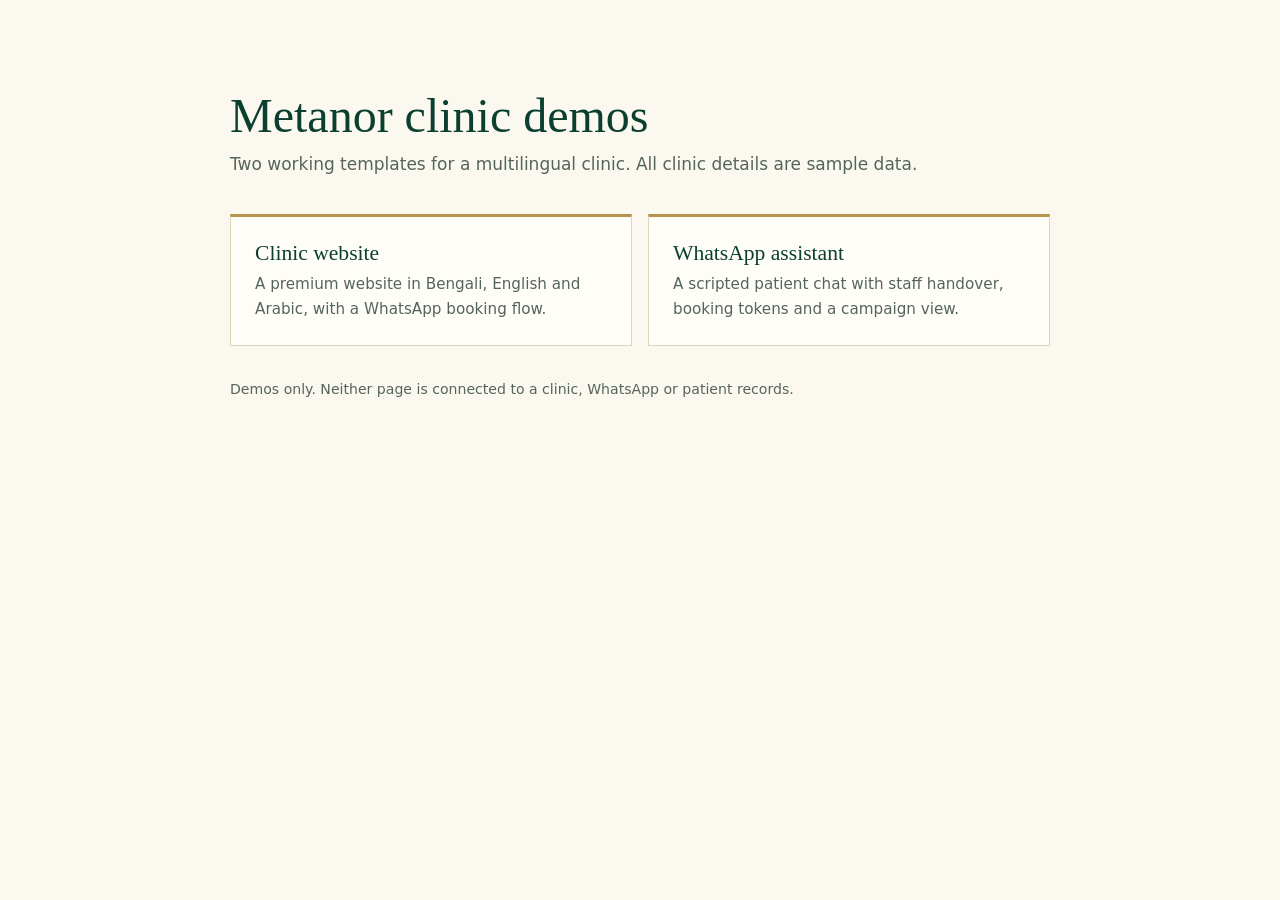
==== index.html @ 6e89fc6b "Publish clinic demo site from metanor-org/clinic-demo@8c80a60 Co-Authored-By: Claude Opus 5.5 <norep" ====
<!doctype html>
<html lang="en">
<head>
<meta charset="utf-8">
<meta name="viewport" content="width=device-width, initial-scale=1">
<title>Metanor Clinic Demos</title>
<style>
  :root { color-scheme: light; --green: #0b3f30; --gold: #b7924a; --ivory: #fbf8ef; --ink: #17271f; --muted: #55655c; --line: #dcd4bc; }
  * { box-sizing: border-box; }
  body { margin: 0; background: var(--ivory); color: var(--ink); font: 17px/1.6 "Segoe UI", system-ui, sans-serif; }
  main { width: min(860px, 100%); margin: auto; padding: clamp(40px, 8vw, 88px) 20px; }
  h1 { margin: 0 0 8px; color: var(--green); font: 500 clamp(2rem, 5vw, 3rem)/1.15 Georgia, serif; }
  p { margin: 0; }
  .lead { color: var(--muted); }
  .demos { display: grid; grid-template-columns: repeat(2, minmax(0, 1fr)); gap: 16px; margin-top: 36px; }
  a { display: grid; gap: 6px; padding: 24px; color: inherit; text-decoration: none; background: #fffdf8; border: 1px solid var(--line); border-top: 3px solid var(--gold); }
  a:hover { border-color: var(--gold); }
  a:focus-visible { outline: 3px solid var(--gold); outline-offset: 3px; }
  a b { color: var(--green); font: 500 1.35rem Georgia, serif; }
  a span { color: var(--muted); font-size: .95rem; }
  footer { margin-top: 32px; color: var(--muted); font-size: .88rem; }
  @media (max-width: 620px) { .demos { grid-template-columns: minmax(0, 1fr); } }
</style>
</head>
<body>
<main>
  <h1>Metanor clinic demos</h1>
  <p class="lead">Two working templates for a multilingual clinic. All clinic details are sample data.</p>
  <div class="demos">
    <a href="demos/clinic-website/"><b>Clinic website</b><span>A premium website in Bengali, English and Arabic, with a WhatsApp booking flow.</span></a>
    <a href="demos/whatsapp-assistant/"><b>WhatsApp assistant</b><span>A scripted patient chat with staff handover, booking tokens and a campaign view.</span></a>
  </div>
  <footer>Demos only. Neither page is connected to a clinic, WhatsApp or patient records.</footer>
</main>
</body>
</html>
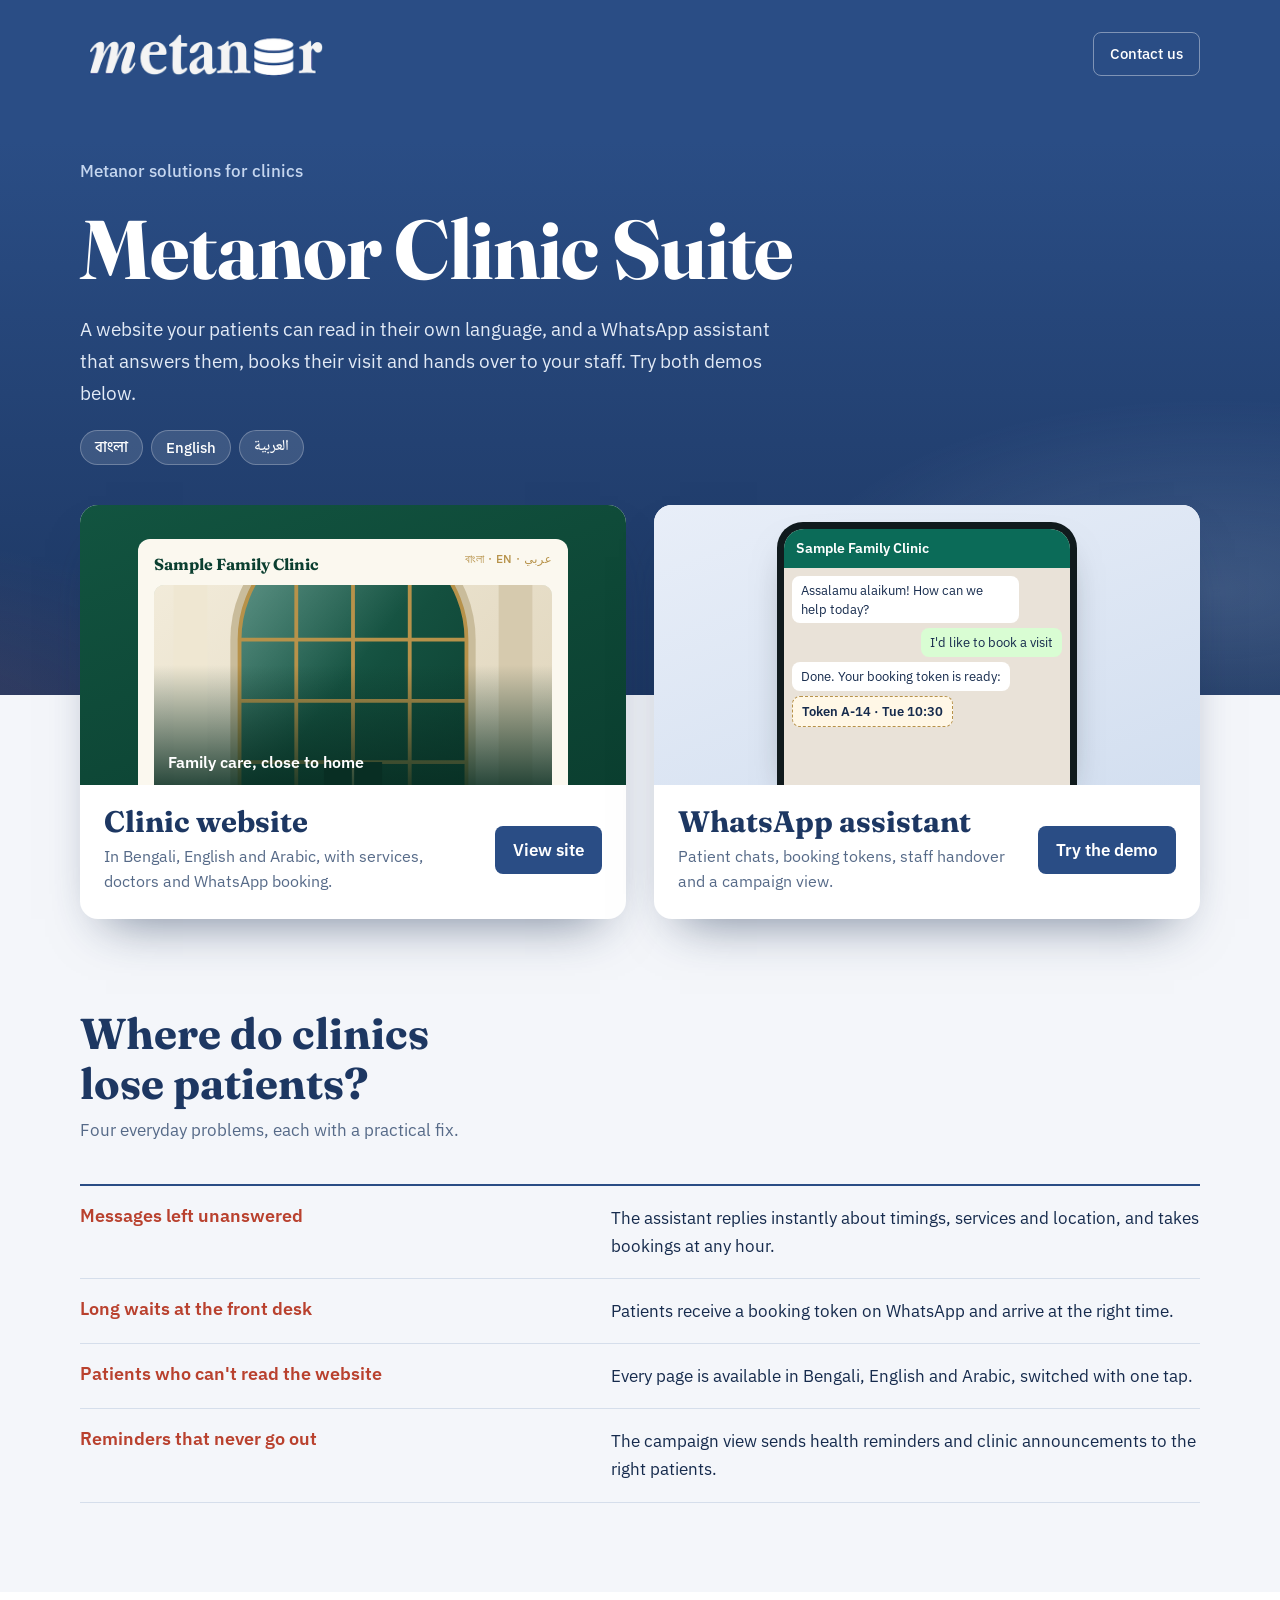
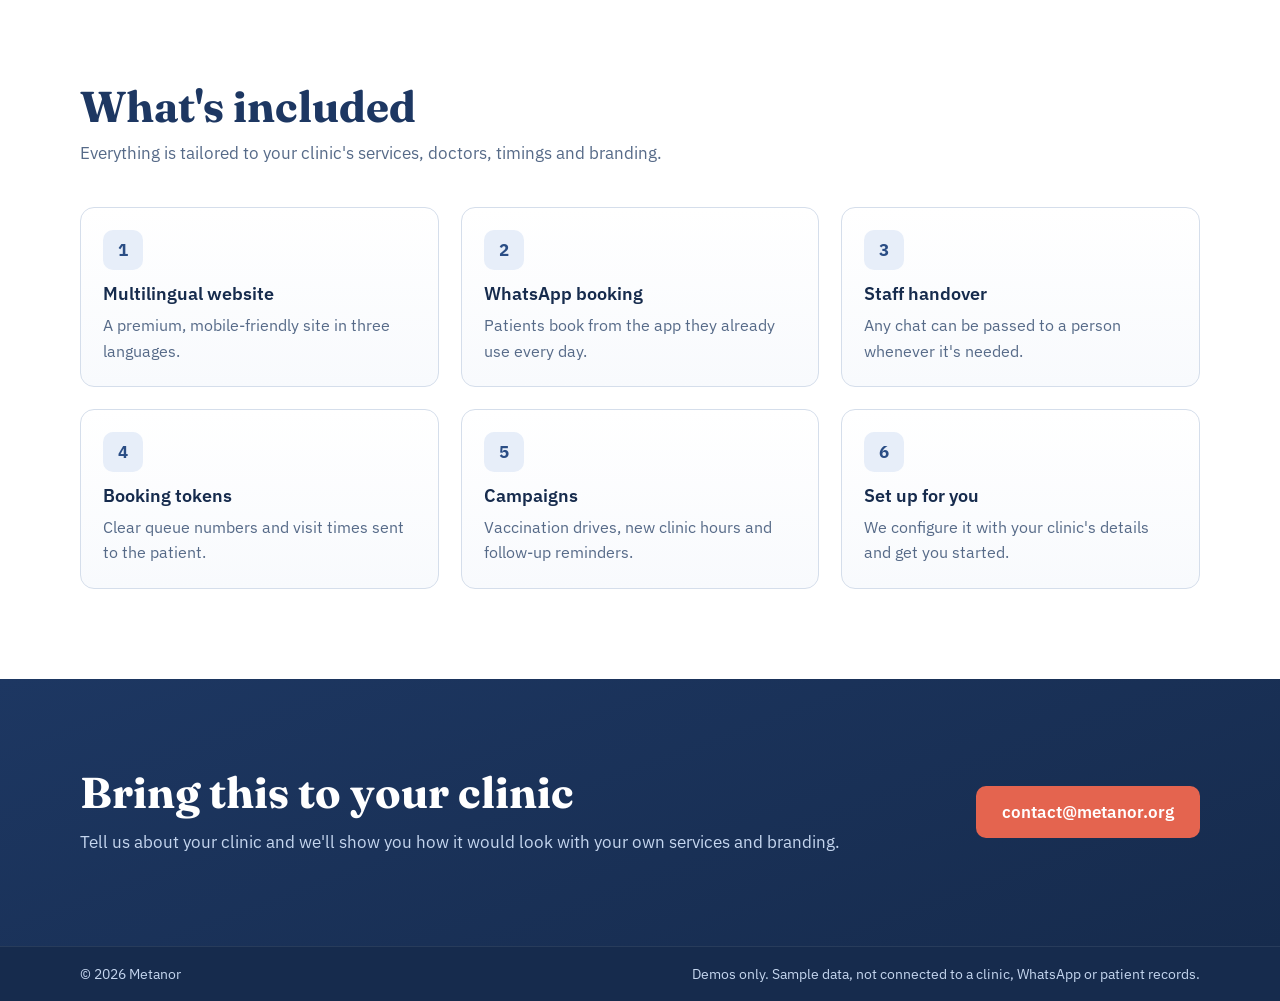
==== commit 6cebbadb: "Redesign landing page in Metanor style to match the Dental Suite Co-Authored-By: Claude Opus 5.5 <no" ====
--- a/index.html
+++ b/index.html
@@ -2,35 +2,213 @@
 <html lang="en">
 <head>
 <meta charset="utf-8">
-<meta name="viewport" content="width=device-width, initial-scale=1">
-<title>Metanor Clinic Demos</title>
+<meta name="viewport" content="width=device-width, initial-scale=1, viewport-fit=cover">
+<title>Metanor Clinic Suite</title>
+<meta name="description" content="A multilingual clinic website and WhatsApp patient assistant by Metanor. Sample demo.">
+<link rel="preconnect" href="https://fonts.googleapis.com">
+<link rel="preconnect" href="https://fonts.gstatic.com" crossorigin>
+<link rel="stylesheet" href="https://fonts.googleapis.com/css2?family=Fraunces:opsz,wght@9..144,600;9..144,700&family=IBM+Plex+Sans:wght@400;500;600&family=Hind+Siliguri:wght@500&family=Noto+Naskh+Arabic:wght@600&display=swap">
 <style>
-  :root { color-scheme: light; --green: #0b3f30; --gold: #b7924a; --ivory: #fbf8ef; --ink: #17271f; --muted: #55655c; --line: #dcd4bc; }
+  :root {
+    color-scheme: light;
+    --navy: #2a4d85; --navy-deep: #1d3762; --navy-ink: #162b4d;
+    --paper: #f4f6fa; --white: #fff; --line: #d5deeb; --muted: #566a88;
+    --sky: #c5d6ef; --coral: #e4644f; --coral-deep: #b9412e;
+    --green: #0b3f30; --gold: #b7924a; --ivory: #fbf8ef;
+    --wa: #128c5e; --chat: #e9e2d8; --chat-out: #d9fdd3;
+    --display: "Fraunces", Georgia, serif;
+    --body: "IBM Plex Sans", "Segoe UI", system-ui, sans-serif;
+  }
   * { box-sizing: border-box; }
-  body { margin: 0; background: var(--ivory); color: var(--ink); font: 17px/1.6 "Segoe UI", system-ui, sans-serif; }
-  main { width: min(860px, 100%); margin: auto; padding: clamp(40px, 8vw, 88px) 20px; }
-  h1 { margin: 0 0 8px; color: var(--green); font: 500 clamp(2rem, 5vw, 3rem)/1.15 Georgia, serif; }
-  p { margin: 0; }
-  .lead { color: var(--muted); }
-  .demos { display: grid; grid-template-columns: repeat(2, minmax(0, 1fr)); gap: 16px; margin-top: 36px; }
-  a { display: grid; gap: 6px; padding: 24px; color: inherit; text-decoration: none; background: #fffdf8; border: 1px solid var(--line); border-top: 3px solid var(--gold); }
-  a:hover { border-color: var(--gold); }
-  a:focus-visible { outline: 3px solid var(--gold); outline-offset: 3px; }
-  a b { color: var(--green); font: 500 1.35rem Georgia, serif; }
-  a span { color: var(--muted); font-size: .95rem; }
-  footer { margin-top: 32px; color: var(--muted); font-size: .88rem; }
-  @media (max-width: 620px) { .demos { grid-template-columns: minmax(0, 1fr); } }
+  html { scroll-behavior: smooth; }
+  body { margin: 0; background: var(--paper); color: var(--navy-ink); font: 400 17px/1.65 var(--body); }
+  h1, h2, h3, p { margin: 0; }
+  h1, h2 { font-family: var(--display); font-weight: 700; line-height: 1.15; text-wrap: balance; }
+  h2 { font-size: clamp(1.8rem, 3.6vw, 2.7rem); color: var(--navy-deep); }
+  h3 { font-size: 1.1rem; line-height: 1.4; font-weight: 600; }
+  a { color: inherit; }
+  :focus-visible { outline: 3px solid var(--coral); outline-offset: 2px; }
+  .wrap { width: min(1160px, 100%); margin-inline: auto; padding-inline: max(20px, env(safe-area-inset-left, 0px)); }
+  section { padding-block: clamp(56px, 7vw, 92px); }
+
+  /* Hero: Metanor navy with a soft light bloom */
+  .hero {
+    color: #fff; padding-block: 10px clamp(170px, 19vw, 230px);
+    background:
+      radial-gradient(700px 320px at 95% 85%, rgba(197,214,239,.18), transparent 60%),
+      radial-gradient(700px 380px at -10% 110%, rgba(228,100,79,.16), transparent 60%),
+      linear-gradient(180deg, var(--navy) 0, var(--navy) 140px, var(--navy-deep) 100%);
+  }
+  .bar { display: flex; align-items: center; justify-content: space-between; gap: 14px; }
+  .logo { display: block; height: clamp(62px, 8vw, 88px); width: auto; margin-inline-start: -12px; }
+  .bar a { font-weight: 500; font-size: .95rem; text-decoration: none; white-space: nowrap; padding: 8px 16px; border: 1px solid rgba(255,255,255,.4); border-radius: 8px; }
+  .bar a:hover { background: rgba(255,255,255,.1); }
+  .hero-copy { display: grid; gap: 16px; max-width: 820px; padding-top: clamp(30px, 5vw, 60px); }
+  .eyebrow { color: var(--sky); font-weight: 500; font-size: 1.05rem; }
+  h1 { font-size: clamp(2.7rem, 7vw, 5.2rem); letter-spacing: -.01em; }
+  .lede { font-size: 1.2rem; color: #e2eaf6; max-width: 36em; }
+  .langs { display: flex; flex-wrap: wrap; gap: 8px; margin-top: 6px; }
+  .langs span { padding: 4px 14px; border-radius: 999px; background: rgba(255,255,255,.12); border: 1px solid rgba(255,255,255,.25); font-size: .95rem; font-weight: 500; }
+  .bn { font-family: "Hind Siliguri", sans-serif; }
+  .ar { font-family: "Noto Naskh Arabic", serif; }
+
+  /* Two doors overlapping the hero */
+  .doors { display: grid; grid-template-columns: repeat(2, minmax(0, 1fr)); gap: clamp(16px, 2.5vw, 28px); margin-top: calc(-1 * clamp(140px, 16vw, 190px)); position: relative; }
+  .door { background: var(--white); border-radius: 18px; text-decoration: none; display: grid; grid-template-rows: auto 1fr; overflow: hidden; box-shadow: 0 26px 50px -26px rgba(22,43,77,.6); transition: transform .2s, box-shadow .2s; }
+  .door:hover { transform: translateY(-4px); box-shadow: 0 32px 60px -26px rgba(22,43,77,.7); }
+  .stage { height: clamp(230px, 24vw, 280px); overflow: hidden; display: flex; justify-content: center; align-items: flex-end; padding-inline: 22px; }
+  .stage.web { background: linear-gradient(160deg, #125440, var(--green)); }
+  .stage.chat { background: linear-gradient(160deg, #e8eef8, #d3dff0); }
+  .door-body { padding: 20px 24px 24px; display: grid; grid-template-columns: minmax(0, 1fr) auto; gap: 4px 18px; align-items: center; }
+  .door-body h2 { font-size: clamp(1.4rem, 2.5vw, 1.85rem); }
+  .door-body p { color: var(--muted); font-size: .98rem; grid-column: 1; }
+  .go { grid-row: 1 / span 2; grid-column: 2; background: var(--navy); color: #fff; border-radius: 8px; padding: 10px 18px; font-weight: 600; white-space: nowrap; }
+  .door:hover .go { background: var(--navy-deep); }
+
+  .mini-site { width: min(100%, 430px); height: 88%; background: var(--ivory); border-radius: 12px 12px 0 0; padding: 12px 16px 0; display: grid; grid-template-rows: auto 1fr; gap: 8px; overflow: hidden; }
+  .mini-site b { font-family: var(--display); color: var(--green); font-size: 1rem; display: flex; justify-content: space-between; }
+  .mini-site b small { font: 500 .72rem var(--body); color: var(--gold); letter-spacing: .04em; }
+  .mini-hero { position: relative; border-radius: 10px 10px 0 0; overflow: hidden; min-height: 180px; background: #e7dfc8; }
+  .mini-hero img { position: absolute; inset: 0; width: 100%; height: 100%; object-fit: cover; }
+  .mini-hero::after { content: ""; position: absolute; inset: 0; background: linear-gradient(to top, rgba(8,46,35,.85), rgba(8,46,35,0) 60%); }
+  .mini-hero span { position: absolute; z-index: 1; inset-inline: 14px; bottom: 12px; color: #fff; font-weight: 600; font-size: .98rem; line-height: 1.35; }
+
+  .mini-phone { width: min(100%, 300px); height: 94%; background: #101a1d; padding: 7px 7px 0; border-radius: 26px 26px 0 0; display: flex; box-shadow: 0 20px 40px -20px rgba(16,26,29,.6); }
+  .mini-screen { flex: 1; min-width: 0; background: var(--chat); border-radius: 20px 20px 0 0; overflow: hidden; display: flex; flex-direction: column; }
+  .mini-head { background: #0b6b58; color: #fff; padding: 8px 12px; font-size: .85rem; font-weight: 600; }
+  .mini-log { padding: 8px; display: flex; flex-direction: column; gap: 5px; font-size: .84rem; line-height: 1.4; }
+  .mini-log span { max-width: 84%; padding: 5px 9px; border-radius: 8px; background: #fff; align-self: flex-start; }
+  .mini-log span.me { background: var(--chat-out); align-self: flex-end; }
+  .mini-log span.tok { background: #fff7e6; border: 1px dashed var(--gold); font-weight: 600; }
+
+  /* Problems and fixes */
+  .head { display: grid; gap: 8px; max-width: 640px; margin-bottom: clamp(24px, 4vw, 40px); }
+  .head p { color: var(--muted); }
+  .fixes { list-style: none; margin: 0; padding: 0; border-top: 2px solid var(--navy); }
+  .fixes li { display: grid; grid-template-columns: minmax(0, 1fr) minmax(0, 1.25fr); gap: 6px clamp(20px, 5vw, 60px); padding: 18px 0; border-bottom: 1px solid var(--line); }
+  .fixes h3 { color: var(--coral-deep); }
+
+  /* Features */
+  .feat-band { background: var(--white); }
+  .feats { display: grid; grid-template-columns: repeat(3, minmax(0, 1fr)); gap: clamp(14px, 2vw, 22px); }
+  .feat { border: 1px solid var(--line); border-radius: 14px; padding: 22px; display: grid; gap: 6px; align-content: start; background: linear-gradient(180deg, #fff, #f8fafd); }
+  .feat i { width: 40px; height: 40px; border-radius: 10px; display: grid; place-items: center; background: #e7eef9; color: var(--navy); font-style: normal; font-weight: 700; margin-bottom: 6px; }
+  .feat p { color: var(--muted); font-size: .97rem; }
+
+  .contact { color: #fff; background: linear-gradient(160deg, var(--navy-deep), var(--navy-ink)); }
+  .contact-grid { display: grid; grid-template-columns: minmax(0, 1.3fr) auto; gap: clamp(24px, 6vw, 70px); align-items: center; }
+  .contact h2 { color: #fff; margin-bottom: 10px; }
+  .contact p { color: var(--sky); }
+  .btn { display: inline-flex; align-items: center; min-height: 52px; padding: 12px 26px; border-radius: 10px; font-weight: 600; text-decoration: none; background: var(--coral); color: #fff; white-space: nowrap; }
+  .btn:hover { background: var(--coral-deep); }
+  footer { background: var(--navy-ink); color: var(--sky); padding-block: 16px; font-size: .86rem; border-top: 1px solid rgba(255,255,255,.08); }
+  .foot { display: flex; flex-wrap: wrap; justify-content: space-between; gap: 6px 24px; }
+
+  @media (max-width: 860px) {
+    .doors, .contact-grid, .fixes li { grid-template-columns: minmax(0, 1fr); }
+    .feats { grid-template-columns: minmax(0, 1fr); }
+  }
+  @media (max-width: 560px) {
+    .door-body { grid-template-columns: minmax(0, 1fr); }
+    .go { grid-row: auto; grid-column: 1; justify-self: start; margin-top: 8px; }
+  }
+  @media (prefers-reduced-motion: reduce) { html { scroll-behavior: auto; } .door { transition: none; } }
 </style>
 </head>
 <body>
+
+<header class="hero">
+  <div class="wrap">
+    <div class="bar">
+      <img class="logo" src="assets/metanor-logo.png" alt="Metanor" width="614" height="200">
+      <a href="#contact">Contact us</a>
+    </div>
+    <div class="hero-copy">
+      <p class="eyebrow">Metanor solutions for clinics</p>
+      <h1>Metanor Clinic Suite</h1>
+      <p class="lede">A website your patients can read in their own language, and a WhatsApp assistant that answers them, books their visit and hands over to your staff. Try both demos below.</p>
+      <div class="langs" aria-label="Languages"><span class="bn" lang="bn">বাংলা</span><span>English</span><span class="ar" lang="ar" dir="rtl">العربية</span></div>
+    </div>
+  </div>
+</header>
+
 <main>
-  <h1>Metanor clinic demos</h1>
-  <p class="lead">Two working templates for a multilingual clinic. All clinic details are sample data.</p>
-  <div class="demos">
-    <a href="demos/clinic-website/"><b>Clinic website</b><span>A premium website in Bengali, English and Arabic, with a WhatsApp booking flow.</span></a>
-    <a href="demos/whatsapp-assistant/"><b>WhatsApp assistant</b><span>A scripted patient chat with staff handover, booking tokens and a campaign view.</span></a>
+  <div class="wrap doors">
+    <a class="door" href="demos/clinic-website/">
+      <div class="stage web" aria-hidden="true">
+        <div class="mini-site">
+          <b>Sample Family Clinic <small>বাংলা · EN · عربي</small></b>
+          <div class="mini-hero"><img src="demos/clinic-website/assets/facade.svg" alt=""><span>Family care, close to home</span></div>
+        </div>
+      </div>
+      <div class="door-body">
+        <h2>Clinic website</h2>
+        <span class="go">View site</span>
+        <p>In Bengali, English and Arabic, with services, doctors and WhatsApp booking.</p>
+      </div>
+    </a>
+    <a class="door" href="demos/whatsapp-assistant/">
+      <div class="stage chat" aria-hidden="true">
+        <div class="mini-phone"><div class="mini-screen">
+          <div class="mini-head">Sample Family Clinic</div>
+          <div class="mini-log">
+            <span>Assalamu alaikum! How can we help today?</span>
+            <span class="me">I'd like to book a visit</span>
+            <span>Done. Your booking token is ready:</span>
+            <span class="tok">Token A-14 · Tue 10:30</span>
+          </div>
+        </div></div>
+      </div>
+      <div class="door-body">
+        <h2>WhatsApp assistant</h2>
+        <span class="go">Try the demo</span>
+        <p>Patient chats, booking tokens, staff handover and a campaign view.</p>
+      </div>
+    </a>
   </div>
-  <footer>Demos only. Neither page is connected to a clinic, WhatsApp or patient records.</footer>
+
+  <section>
+    <div class="wrap">
+      <div class="head"><h2>Where do clinics lose patients?</h2><p>Four everyday problems, each with a practical fix.</p></div>
+      <ul class="fixes">
+        <li><h3>Messages left unanswered</h3><p>The assistant replies instantly about timings, services and location, and takes bookings at any hour.</p></li>
+        <li><h3>Long waits at the front desk</h3><p>Patients receive a booking token on WhatsApp and arrive at the right time.</p></li>
+        <li><h3>Patients who can't read the website</h3><p>Every page is available in Bengali, English and Arabic, switched with one tap.</p></li>
+        <li><h3>Reminders that never go out</h3><p>The campaign view sends health reminders and clinic announcements to the right patients.</p></li>
+      </ul>
+    </div>
+  </section>
+
+  <section class="feat-band">
+    <div class="wrap">
+      <div class="head"><h2>What's included</h2><p>Everything is tailored to your clinic's services, doctors, timings and branding.</p></div>
+      <div class="feats">
+        <div class="feat"><i>1</i><h3>Multilingual website</h3><p>A premium, mobile-friendly site in three languages.</p></div>
+        <div class="feat"><i>2</i><h3>WhatsApp booking</h3><p>Patients book from the app they already use every day.</p></div>
+        <div class="feat"><i>3</i><h3>Staff handover</h3><p>Any chat can be passed to a person whenever it's needed.</p></div>
+        <div class="feat"><i>4</i><h3>Booking tokens</h3><p>Clear queue numbers and visit times sent to the patient.</p></div>
+        <div class="feat"><i>5</i><h3>Campaigns</h3><p>Vaccination drives, new clinic hours and follow-up reminders.</p></div>
+        <div class="feat"><i>6</i><h3>Set up for you</h3><p>We configure it with your clinic's details and get you started.</p></div>
+      </div>
+    </div>
+  </section>
+
+  <section class="contact" id="contact">
+    <div class="wrap contact-grid">
+      <div>
+        <h2>Bring this to your clinic</h2>
+        <p>Tell us about your clinic and we'll show you how it would look with your own services and branding.</p>
+      </div>
+      <a class="btn" href="mailto:contact@metanor.org?subject=Metanor%20Clinic%20Suite">contact@metanor.org</a>
+    </div>
+  </section>
 </main>
+
+<footer>
+  <div class="wrap foot">
+    <span>© 2026 Metanor</span>
+    <span>Demos only. Sample data, not connected to a clinic, WhatsApp or patient records.</span>
+  </div>
+</footer>
 </body>
 </html>
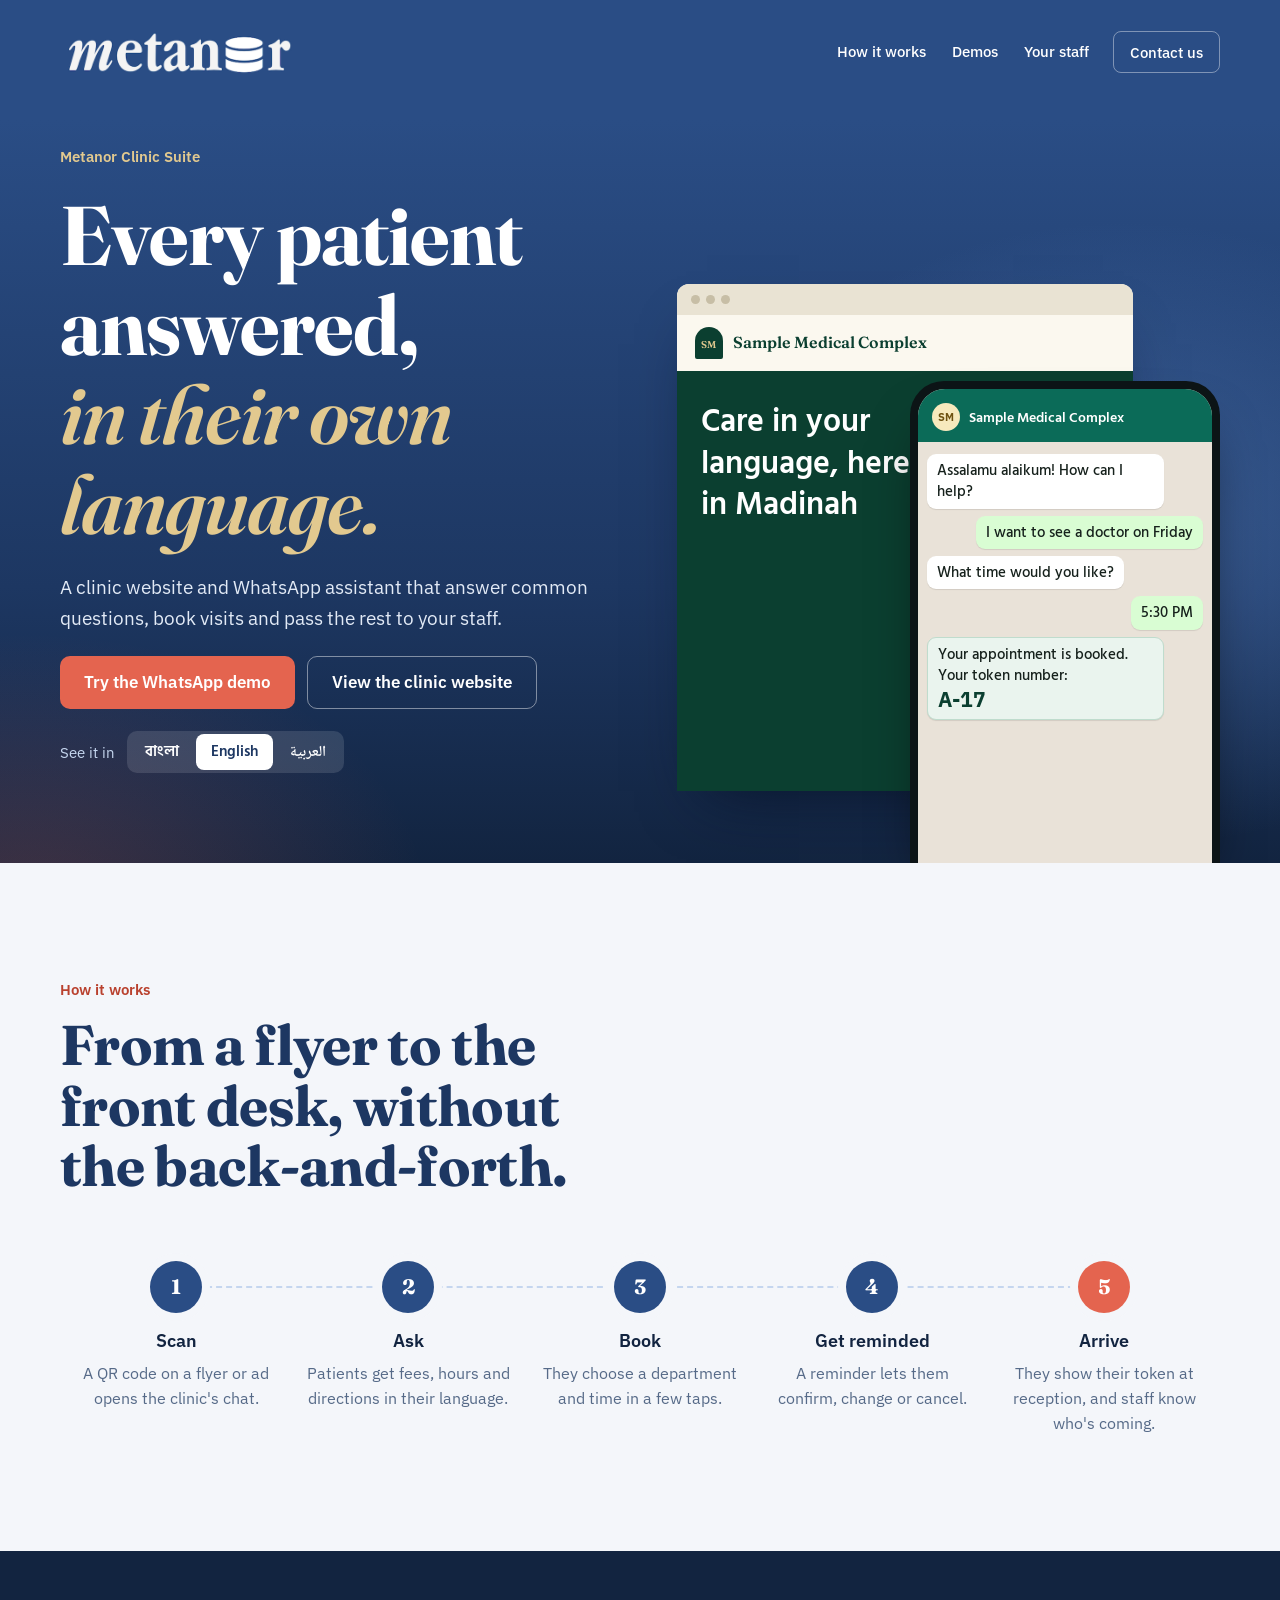
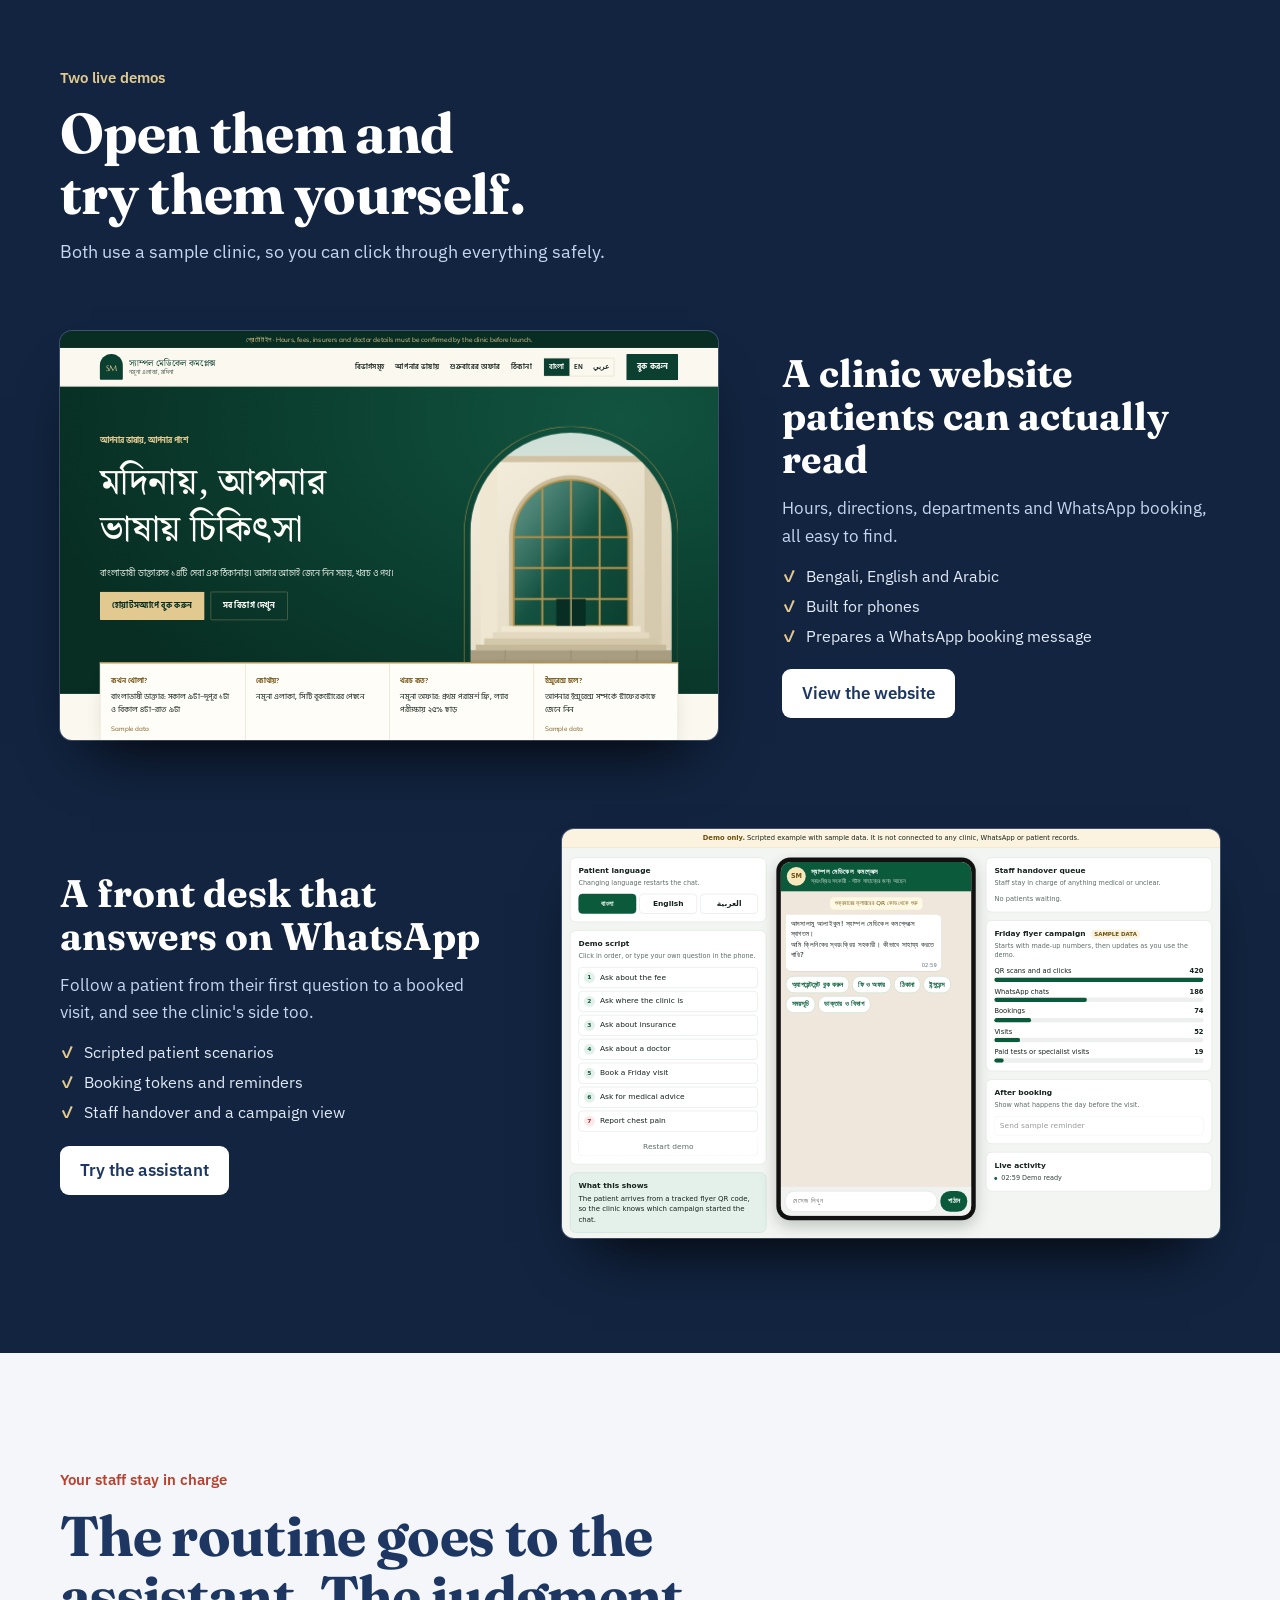
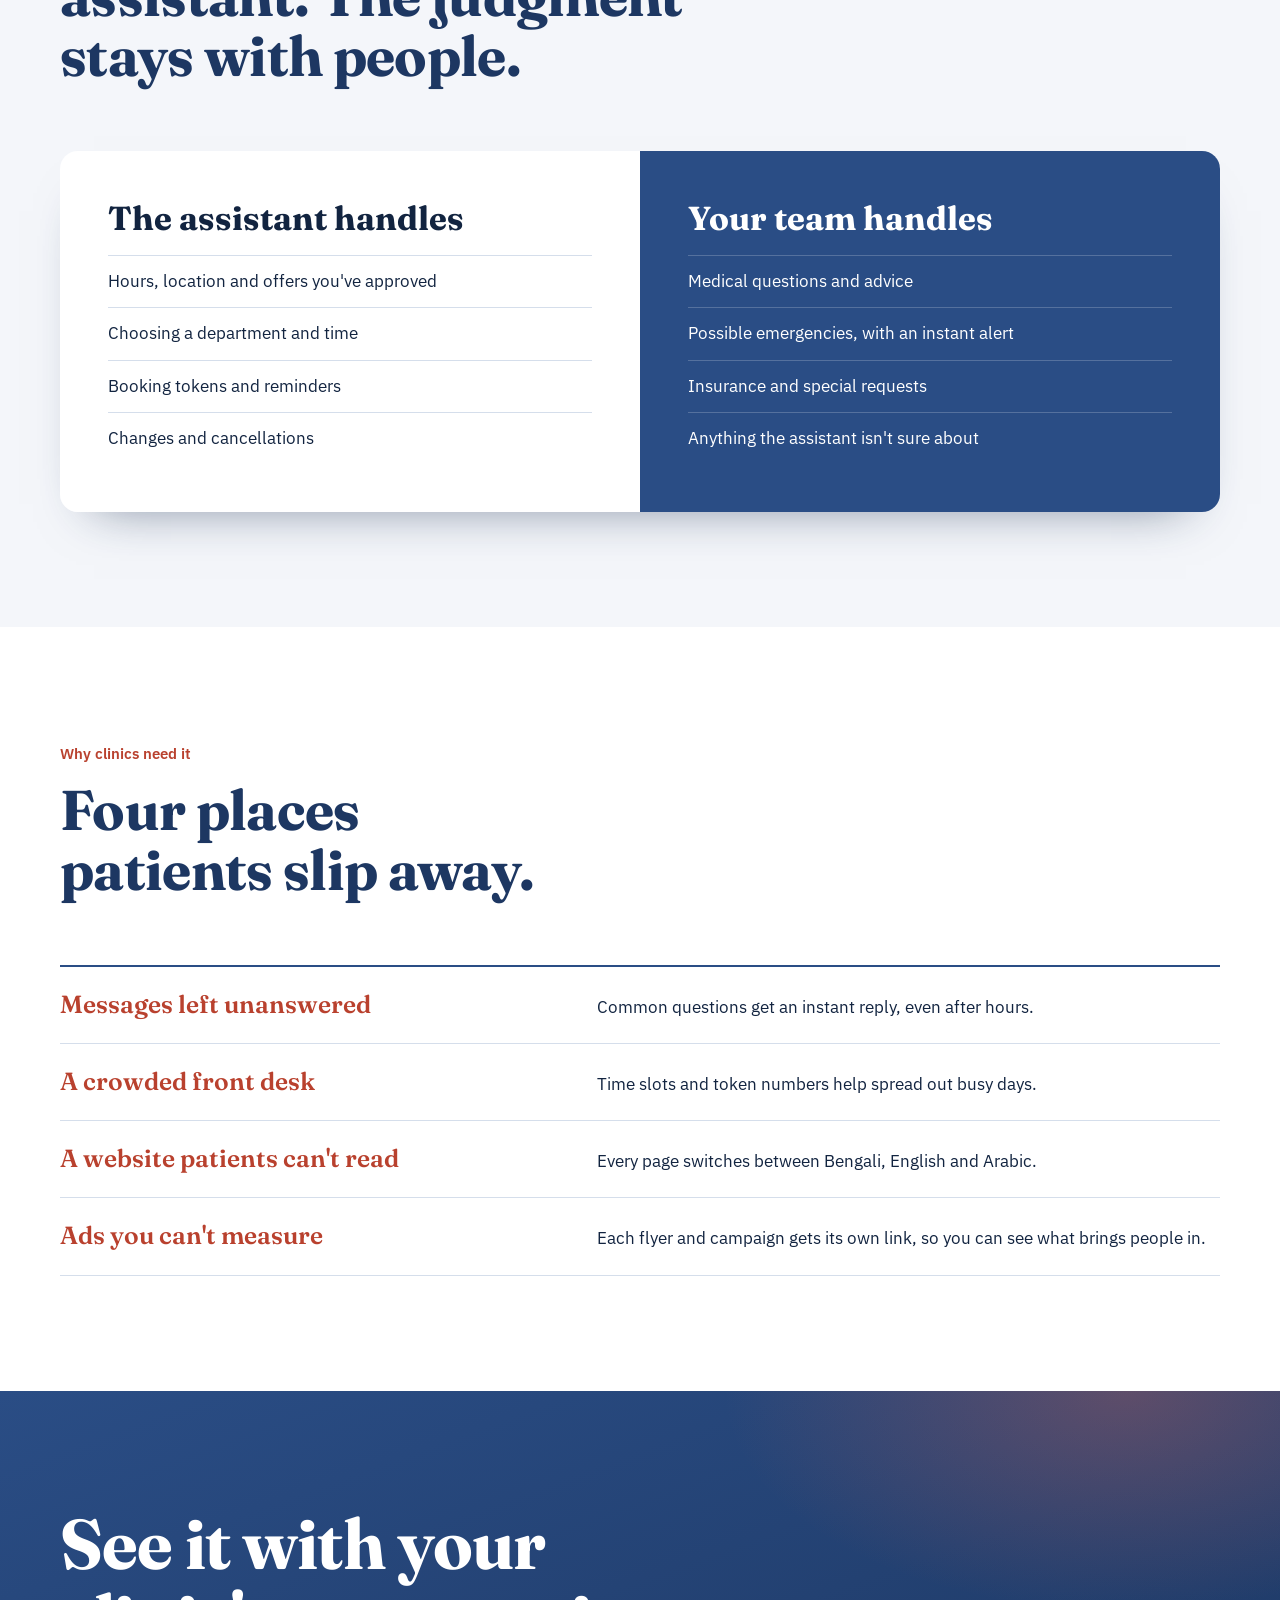
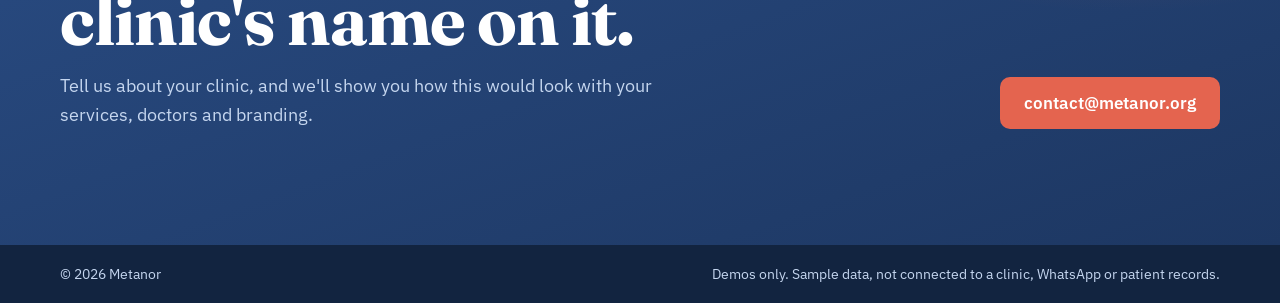
==== commit 49df4860: "Revamp the clinic suite landing page Add a language-switching hero, patient journey, live demo previ" ====
--- a/index.html
+++ b/index.html
@@ -7,112 +7,159 @@
 <meta name="description" content="A multilingual clinic website and WhatsApp patient assistant by Metanor. Sample demo.">
 <link rel="preconnect" href="https://fonts.googleapis.com">
 <link rel="preconnect" href="https://fonts.gstatic.com" crossorigin>
-<link rel="stylesheet" href="https://fonts.googleapis.com/css2?family=Fraunces:opsz,wght@9..144,600;9..144,700&family=IBM+Plex+Sans:wght@400;500;600&family=Hind+Siliguri:wght@500&family=Noto+Naskh+Arabic:wght@600&display=swap">
+<link rel="stylesheet" href="https://fonts.googleapis.com/css2?family=Fraunces:ital,opsz,wght@0,9..144,600;0,9..144,700;1,9..144,600&family=IBM+Plex+Sans:wght@400;500;600&family=Hind+Siliguri:wght@500;600&family=Noto+Naskh+Arabic:wght@500;600&display=swap">
 <style>
+  /* Layout: one patient's chat runs through the page, from the hero phone to the front desk. */
   :root {
     color-scheme: light;
-    --navy: #2a4d85; --navy-deep: #1d3762; --navy-ink: #162b4d;
+    --navy: #2a4d85; --navy-deep: #1d3762; --navy-ink: #122440;
     --paper: #f4f6fa; --white: #fff; --line: #d5deeb; --muted: #566a88;
     --sky: #c5d6ef; --coral: #e4644f; --coral-deep: #b9412e;
-    --green: #0b3f30; --gold: #b7924a; --ivory: #fbf8ef;
-    --wa: #128c5e; --chat: #e9e2d8; --chat-out: #d9fdd3;
+    --green: #0b3f30; --gold: #b7924a; --gold-light: #e2c98f; --ivory: #fbf8ef;
+    --chat: #e9e2d8; --chat-out: #d9fdd3; --wa-head: #0b6b58;
     --display: "Fraunces", Georgia, serif;
     --body: "IBM Plex Sans", "Segoe UI", system-ui, sans-serif;
+    --script: "Hind Siliguri", "Noto Naskh Arabic", "Nirmala UI", "Segoe UI", sans-serif;
   }
   * { box-sizing: border-box; }
-  html { scroll-behavior: smooth; }
-  body { margin: 0; background: var(--paper); color: var(--navy-ink); font: 400 17px/1.65 var(--body); }
+  html { scroll-behavior: smooth; scroll-padding-top: 24px; }
+  body { margin: 0; background: var(--paper); color: var(--navy-ink); font: 400 17px/1.6 var(--body); overflow-x: hidden; }
   h1, h2, h3, p { margin: 0; }
-  h1, h2 { font-family: var(--display); font-weight: 700; line-height: 1.15; text-wrap: balance; }
-  h2 { font-size: clamp(1.8rem, 3.6vw, 2.7rem); color: var(--navy-deep); }
-  h3 { font-size: 1.1rem; line-height: 1.4; font-weight: 600; }
+  h1, h2 { font-family: var(--display); font-weight: 700; line-height: 1.08; letter-spacing: -.012em; text-wrap: balance; }
+  h2 { font-size: clamp(2rem, 4.6vw, 3.5rem); color: var(--navy-deep); }
+  h3 { font-size: 1.12rem; line-height: 1.35; font-weight: 600; }
   a { color: inherit; }
-  :focus-visible { outline: 3px solid var(--coral); outline-offset: 2px; }
-  .wrap { width: min(1160px, 100%); margin-inline: auto; padding-inline: max(20px, env(safe-area-inset-left, 0px)); }
-  section { padding-block: clamp(56px, 7vw, 92px); }
-
-  /* Hero: Metanor navy with a soft light bloom */
-  .hero {
-    color: #fff; padding-block: 10px clamp(170px, 19vw, 230px);
-    background:
-      radial-gradient(700px 320px at 95% 85%, rgba(197,214,239,.18), transparent 60%),
-      radial-gradient(700px 380px at -10% 110%, rgba(228,100,79,.16), transparent 60%),
-      linear-gradient(180deg, var(--navy) 0, var(--navy) 140px, var(--navy-deep) 100%);
-  }
-  .bar { display: flex; align-items: center; justify-content: space-between; gap: 14px; }
-  .logo { display: block; height: clamp(62px, 8vw, 88px); width: auto; margin-inline-start: -12px; }
-  .bar a { font-weight: 500; font-size: .95rem; text-decoration: none; white-space: nowrap; padding: 8px 16px; border: 1px solid rgba(255,255,255,.4); border-radius: 8px; }
-  .bar a:hover { background: rgba(255,255,255,.1); }
-  .hero-copy { display: grid; gap: 16px; max-width: 820px; padding-top: clamp(30px, 5vw, 60px); }
-  .eyebrow { color: var(--sky); font-weight: 500; font-size: 1.05rem; }
-  h1 { font-size: clamp(2.7rem, 7vw, 5.2rem); letter-spacing: -.01em; }
-  .lede { font-size: 1.2rem; color: #e2eaf6; max-width: 36em; }
-  .langs { display: flex; flex-wrap: wrap; gap: 8px; margin-top: 6px; }
-  .langs span { padding: 4px 14px; border-radius: 999px; background: rgba(255,255,255,.12); border: 1px solid rgba(255,255,255,.25); font-size: .95rem; font-weight: 500; }
-  .bn { font-family: "Hind Siliguri", sans-serif; }
-  .ar { font-family: "Noto Naskh Arabic", serif; }
-
-  /* Two doors overlapping the hero */
-  .doors { display: grid; grid-template-columns: repeat(2, minmax(0, 1fr)); gap: clamp(16px, 2.5vw, 28px); margin-top: calc(-1 * clamp(140px, 16vw, 190px)); position: relative; }
-  .door { background: var(--white); border-radius: 18px; text-decoration: none; display: grid; grid-template-rows: auto 1fr; overflow: hidden; box-shadow: 0 26px 50px -26px rgba(22,43,77,.6); transition: transform .2s, box-shadow .2s; }
-  .door:hover { transform: translateY(-4px); box-shadow: 0 32px 60px -26px rgba(22,43,77,.7); }
-  .stage { height: clamp(230px, 24vw, 280px); overflow: hidden; display: flex; justify-content: center; align-items: flex-end; padding-inline: 22px; }
-  .stage.web { background: linear-gradient(160deg, #125440, var(--green)); }
-  .stage.chat { background: linear-gradient(160deg, #e8eef8, #d3dff0); }
-  .door-body { padding: 20px 24px 24px; display: grid; grid-template-columns: minmax(0, 1fr) auto; gap: 4px 18px; align-items: center; }
-  .door-body h2 { font-size: clamp(1.4rem, 2.5vw, 1.85rem); }
-  .door-body p { color: var(--muted); font-size: .98rem; grid-column: 1; }
-  .go { grid-row: 1 / span 2; grid-column: 2; background: var(--navy); color: #fff; border-radius: 8px; padding: 10px 18px; font-weight: 600; white-space: nowrap; }
-  .door:hover .go { background: var(--navy-deep); }
-
-  .mini-site { width: min(100%, 430px); height: 88%; background: var(--ivory); border-radius: 12px 12px 0 0; padding: 12px 16px 0; display: grid; grid-template-rows: auto 1fr; gap: 8px; overflow: hidden; }
-  .mini-site b { font-family: var(--display); color: var(--green); font-size: 1rem; display: flex; justify-content: space-between; }
-  .mini-site b small { font: 500 .72rem var(--body); color: var(--gold); letter-spacing: .04em; }
-  .mini-hero { position: relative; border-radius: 10px 10px 0 0; overflow: hidden; min-height: 180px; background: #e7dfc8; }
-  .mini-hero img { position: absolute; inset: 0; width: 100%; height: 100%; object-fit: cover; }
-  .mini-hero::after { content: ""; position: absolute; inset: 0; background: linear-gradient(to top, rgba(8,46,35,.85), rgba(8,46,35,0) 60%); }
-  .mini-hero span { position: absolute; z-index: 1; inset-inline: 14px; bottom: 12px; color: #fff; font-weight: 600; font-size: .98rem; line-height: 1.35; }
-
-  .mini-phone { width: min(100%, 300px); height: 94%; background: #101a1d; padding: 7px 7px 0; border-radius: 26px 26px 0 0; display: flex; box-shadow: 0 20px 40px -20px rgba(16,26,29,.6); }
-  .mini-screen { flex: 1; min-width: 0; background: var(--chat); border-radius: 20px 20px 0 0; overflow: hidden; display: flex; flex-direction: column; }
-  .mini-head { background: #0b6b58; color: #fff; padding: 8px 12px; font-size: .85rem; font-weight: 600; }
-  .mini-log { padding: 8px; display: flex; flex-direction: column; gap: 5px; font-size: .84rem; line-height: 1.4; }
-  .mini-log span { max-width: 84%; padding: 5px 9px; border-radius: 8px; background: #fff; align-self: flex-start; }
-  .mini-log span.me { background: var(--chat-out); align-self: flex-end; }
-  .mini-log span.tok { background: #fff7e6; border: 1px dashed var(--gold); font-weight: 600; }
-
-  /* Problems and fixes */
-  .head { display: grid; gap: 8px; max-width: 640px; margin-bottom: clamp(24px, 4vw, 40px); }
-  .head p { color: var(--muted); }
-  .fixes { list-style: none; margin: 0; padding: 0; border-top: 2px solid var(--navy); }
-  .fixes li { display: grid; grid-template-columns: minmax(0, 1fr) minmax(0, 1.25fr); gap: 6px clamp(20px, 5vw, 60px); padding: 18px 0; border-bottom: 1px solid var(--line); }
-  .fixes h3 { color: var(--coral-deep); }
-
-  /* Features */
-  .feat-band { background: var(--white); }
-  .feats { display: grid; grid-template-columns: repeat(3, minmax(0, 1fr)); gap: clamp(14px, 2vw, 22px); }
-  .feat { border: 1px solid var(--line); border-radius: 14px; padding: 22px; display: grid; gap: 6px; align-content: start; background: linear-gradient(180deg, #fff, #f8fafd); }
-  .feat i { width: 40px; height: 40px; border-radius: 10px; display: grid; place-items: center; background: #e7eef9; color: var(--navy); font-style: normal; font-weight: 700; margin-bottom: 6px; }
-  .feat p { color: var(--muted); font-size: .97rem; }
-
-  .contact { color: #fff; background: linear-gradient(160deg, var(--navy-deep), var(--navy-ink)); }
-  .contact-grid { display: grid; grid-template-columns: minmax(0, 1.3fr) auto; gap: clamp(24px, 6vw, 70px); align-items: center; }
-  .contact h2 { color: #fff; margin-bottom: 10px; }
-  .contact p { color: var(--sky); }
-  .btn { display: inline-flex; align-items: center; min-height: 52px; padding: 12px 26px; border-radius: 10px; font-weight: 600; text-decoration: none; background: var(--coral); color: #fff; white-space: nowrap; }
-  .btn:hover { background: var(--coral-deep); }
-  footer { background: var(--navy-ink); color: var(--sky); padding-block: 16px; font-size: .86rem; border-top: 1px solid rgba(255,255,255,.08); }
+  button { font: inherit; color: inherit; cursor: pointer; }
+  :focus-visible { outline: 3px solid var(--coral); outline-offset: 3px; border-radius: 4px; }
+  .wrap { width: min(1200px, 100%); margin-inline: auto; padding-left: max(20px, env(safe-area-inset-left, 0px)); padding-right: max(20px, env(safe-area-inset-right, 0px)); }
+  section { padding-block: clamp(72px, 9vw, 128px); }
+  .kicker { font-weight: 600; font-size: .92rem; color: var(--coral-deep); }
+  .lead { color: var(--muted); font-size: 1.12rem; max-width: 36em; }
+  .head { display: grid; gap: 14px; max-width: 760px; margin-bottom: clamp(36px, 5vw, 64px); }
+
+  .btn { display: inline-flex; align-items: center; justify-content: center; min-height: 52px; padding: 12px 24px; border-radius: 10px; font-weight: 600; text-decoration: none; white-space: nowrap; transition: background .2s, border-color .2s; }
+  .btn-coral { background: var(--coral); color: #fff; }
+  .btn-coral:hover { background: var(--coral-deep); }
+  .btn-ghost { border: 1px solid rgba(255,255,255,.45); color: #fff; }
+  .btn-ghost:hover { background: rgba(255,255,255,.1); }
+
+  /* Hero */
+  .hero { position: relative; color: #fff; padding-block: 10px 0; overflow: hidden; background: radial-gradient(620px 460px at 88% 62%, rgba(90,133,201,.45), transparent 68%), radial-gradient(620px 420px at 2% 105%, rgba(228,100,79,.22), transparent 65%), linear-gradient(180deg, var(--navy) 0, var(--navy) 120px, var(--navy-deep) 68%, var(--navy-ink) 100%); }
+  .bar { display: flex; align-items: center; gap: 24px; }
+  .logo { display: block; height: clamp(62px, 7vw, 84px); width: auto; margin-inline-start: -12px; }
+  .bar nav { display: flex; gap: 26px; margin-inline-start: auto; font-size: .96rem; font-weight: 500; }
+  .bar nav a { text-decoration: none; padding-block: 6px; border-bottom: 1px solid transparent; }
+  .bar nav a:hover { border-color: var(--gold-light); }
+  .bar .contact-link { text-decoration: none; font-weight: 500; font-size: .95rem; white-space: nowrap; padding: 8px 16px; border: 1px solid rgba(255,255,255,.4); border-radius: 8px; }
+  .bar .contact-link:hover { background: rgba(255,255,255,.1); }
+  .hero-grid { display: grid; grid-template-columns: minmax(0, 1.02fr) minmax(0, .98fr); gap: clamp(24px, 4vw, 56px); align-items: end; padding-top: clamp(28px, 4vw, 56px); }
+  .hero-copy { display: grid; gap: 22px; padding-bottom: clamp(56px, 7vw, 104px); }
+  .hero .kicker { color: var(--gold-light); }
+  h1 { font-size: clamp(3rem, 6.5vw, 5.7rem); }
+  h1 em { font-style: italic; font-weight: 600; color: var(--gold-light); }
+  .hero .lead { color: #e2eaf6; font-size: 1.2rem; }
+  .cta { display: flex; flex-wrap: wrap; gap: 12px; }
+  .lang-row { display: flex; flex-wrap: wrap; align-items: center; gap: 12px; color: var(--sky); font-size: .95rem; }
+  .tabs { display: inline-flex; padding: 3px; gap: 2px; border-radius: 10px; background: rgba(255,255,255,.12); }
+  .tabs button { border: 0; background: none; color: #fff; padding: 6px 15px; min-height: 36px; border-radius: 8px; font-family: var(--script); font-weight: 600; }
+  .tabs button[aria-pressed="true"] { background: #fff; color: var(--navy-deep); }
+
+  .scene { position: relative; min-height: clamp(470px, 46vw, 590px); }
+  .browser { position: absolute; inset-inline-start: 0; top: 10px; width: 84%; background: var(--ivory); border-radius: 12px 12px 0 0; overflow: hidden; box-shadow: 0 30px 60px -30px rgba(5,15,35,.8); }
+  .chrome { display: flex; gap: 6px; padding: 11px 14px; background: #e9e3d3; }
+  .chrome i { width: 9px; height: 9px; border-radius: 50%; background: #c7bea6; }
+  .site-top { display: flex; align-items: center; gap: 10px; padding: 12px 18px; color: var(--green); font-family: var(--display); font-weight: 600; font-size: 1rem; }
+  .badge { flex: none; width: 28px; height: 32px; padding-top: 4px; border-radius: 14px 14px 2px 2px; background: var(--green); color: var(--gold-light); display: grid; place-items: center; font-size: .62rem; font-weight: 600; }
+  .site-hero { position: relative; display: grid; grid-template-columns: 1.1fr .9fr; min-height: 420px; background: var(--green); color: #fff; padding: 30px 0 0 24px; gap: 14px; }
+  .site-hero h4 { margin: 0; font: 600 clamp(1.4rem, 2.5vw, 2rem)/1.3 var(--script); }
+  .site-arch { align-self: end; justify-self: end; width: 100%; max-width: 170px; aspect-ratio: 520/660; margin-inline-end: 20px; border-radius: 85px 85px 0 0; background: url("demos/clinic-website/assets/facade.svg") center bottom/cover no-repeat; opacity: .9; }
+
+  .phone { position: absolute; inset-inline-end: 0; bottom: 0; width: min(62%, 310px); background: #0c1416; padding: 8px 8px 0; border-radius: 34px 34px 0 0; box-shadow: 0 34px 60px -24px rgba(0,0,0,.75); }
+  .screen { background: var(--chat); border-radius: 27px 27px 0 0; overflow: hidden; height: clamp(400px, 37vw, 500px); display: flex; flex-direction: column; color: #16211c; }
+  .chat-head { background: var(--wa-head); color: #fff; padding: 14px 14px 11px; display: flex; gap: 9px; align-items: center; font-size: .9rem; font-weight: 600; font-family: var(--script); }
+  .chat-head .av { flex: none; width: 28px; height: 28px; border-radius: 50%; background: #f7e9bd; color: #6e500f; font: 700 .68rem var(--body); display: grid; place-items: center; }
+  .log { flex: 1; padding: 12px 9px; display: flex; flex-direction: column; gap: 7px; font: 500 .92rem/1.45 var(--script); overflow: hidden; }
+  .bubble { max-width: 86%; padding: 6px 10px; border-radius: 9px; background: #fff; align-self: flex-start; box-shadow: 0 1px 1px rgba(0,0,0,.1); animation: pop .32s ease-out backwards; }
+  .bubble.me { background: var(--chat-out); align-self: flex-end; }
+  .token { background: #eaf4ee; border: 1px solid #bfdccd; }
+  .token b { display: block; font: 700 1.3rem var(--body); color: var(--green); }
+  .bubble:nth-child(2) { animation-delay: .1s; } .bubble:nth-child(3) { animation-delay: .2s; } .bubble:nth-child(4) { animation-delay: .3s; } .bubble:nth-child(5) { animation-delay: .4s; }
+  @keyframes pop { from { transform: translateY(8px) scale(.98); } }
+
+  /* Journey */
+  .journey { list-style: none; margin: 0; padding: 0; display: grid; grid-template-columns: repeat(5, minmax(0, 1fr)); counter-reset: s; position: relative; }
+  .journey::before { content: ""; position: absolute; top: 25px; inset-inline: 10% 10%; border-top: 2px dashed var(--sky); }
+  .journey li { counter-increment: s; position: relative; display: grid; gap: 8px; justify-items: center; text-align: center; padding-inline: 12px; align-content: start; }
+  .journey li::before { content: counter(s); width: 52px; height: 52px; border-radius: 50%; display: grid; place-items: center; background: var(--navy); color: #fff; font: 700 1.3rem var(--display); box-shadow: 0 0 0 8px var(--paper); position: relative; }
+  .journey li:last-child::before { background: var(--coral); }
+  .journey h3 { margin-top: 8px; }
+  .journey p { color: var(--muted); font-size: .97rem; }
+
+  /* Product panels: real demos, scaled down */
+  .products { background: var(--navy-ink); color: #fff; }
+  .products h2 { color: #fff; }
+  .products .kicker { color: var(--gold-light); }
+  .products .lead { color: var(--sky); }
+  .product { display: grid; grid-template-columns: minmax(0, 1.5fr) minmax(0, 1fr); gap: clamp(28px, 5vw, 68px); align-items: center; text-decoration: none; }
+  .product + .product { margin-top: clamp(56px, 7vw, 96px); }
+  .product.flip { grid-template-columns: minmax(0, 1fr) minmax(0, 1.5fr); }
+  .product.flip .shot { order: 2; }
+  .shot { position: relative; aspect-ratio: 1320/820; overflow: hidden; border-radius: 12px; background: var(--navy-deep); box-shadow: 0 0 0 1px rgba(197,214,239,.25), 0 34px 60px -30px #000; transition: transform .25s; }
+  .product:hover .shot { transform: translateY(-5px); }
+  .shot iframe { position: absolute; top: 0; left: 0; width: 1320px; height: 820px; border: 0; transform-origin: 0 0; pointer-events: none; }
+  .product-copy { display: grid; gap: 14px; justify-items: start; }
+  .product-copy h3 { font: 700 clamp(1.7rem, 3vw, 2.5rem)/1.12 var(--display); }
+  .product-copy p { color: var(--sky); }
+  .ticks { list-style: none; margin: 0; padding: 0; display: grid; gap: 5px; color: #e2eaf6; font-size: .98rem; }
+  .ticks li::before { content: "✓"; color: var(--gold-light); margin-inline-end: 9px; font-weight: 600; }
+  .open { display: inline-flex; margin-top: 6px; padding: 11px 20px; border-radius: 9px; background: #fff; color: var(--navy-deep); font-weight: 600; }
+  .product:hover .open { background: var(--gold-light); }
+
+  /* Who handles what */
+  .split { display: grid; grid-template-columns: repeat(2, minmax(0, 1fr)); border-radius: 18px; overflow: hidden; box-shadow: 0 26px 50px -34px rgba(22,43,77,.6); }
+  .side { padding: clamp(26px, 4vw, 48px); display: grid; gap: 18px; align-content: start; }
+  .side.bot { background: var(--white); }
+  .side.staff { background: var(--navy); color: #fff; }
+  .side h3 { font: 700 clamp(1.5rem, 2.6vw, 2.1rem)/1.15 var(--display); }
+  .side ul { list-style: none; margin: 0; padding: 0; display: grid; }
+  .side li { padding-block: 12px; border-top: 1px solid var(--line); }
+  .side.staff li { border-color: rgba(255,255,255,.2); }
+  .note { margin-top: 18px; color: var(--muted); max-width: 46em; }
+
+  .gains { background: var(--white); }
+  .gain-list { list-style: none; margin: 0; padding: 0; border-top: 2px solid var(--navy); }
+  .gain-list li { display: grid; grid-template-columns: minmax(0, .85fr) minmax(0, 1.15fr); gap: 6px clamp(20px, 6vw, 80px); padding-block: 22px; border-bottom: 1px solid var(--line); align-items: baseline; }
+  .gain-list h3 { font: 600 clamp(1.2rem, 2vw, 1.55rem)/1.25 var(--display); color: var(--coral-deep); }
+
+  .contact { color: #fff; background: radial-gradient(620px 340px at 88% 0, rgba(228,100,79,.3), transparent 65%), linear-gradient(160deg, var(--navy), var(--navy-deep)); }
+  .contact-grid { display: grid; grid-template-columns: minmax(0, 1.3fr) auto; gap: clamp(24px, 6vw, 70px); align-items: end; }
+  .contact h2 { color: #fff; margin-bottom: 14px; font-size: clamp(2.3rem, 5.6vw, 4.4rem); }
+  .contact p { color: var(--sky); font-size: 1.12rem; max-width: 34em; }
+  footer { background: var(--navy-ink); color: var(--sky); padding-block: 18px; font-size: .86rem; }
   .foot { display: flex; flex-wrap: wrap; justify-content: space-between; gap: 6px 24px; }
 
-  @media (max-width: 860px) {
-    .doors, .contact-grid, .fixes li { grid-template-columns: minmax(0, 1fr); }
-    .feats { grid-template-columns: minmax(0, 1fr); }
-  }
-  @media (max-width: 560px) {
-    .door-body { grid-template-columns: minmax(0, 1fr); }
-    .go { grid-row: auto; grid-column: 1; justify-self: start; margin-top: 8px; }
-  }
-  @media (prefers-reduced-motion: reduce) { html { scroll-behavior: auto; } .door { transition: none; } }
+  @media (max-width: 980px) {
+    .bar nav { display: none; }
+    .bar .contact-link { margin-inline-start: auto; }
+    .hero-grid { grid-template-columns: minmax(0, 1fr); }
+    .hero-copy { padding-bottom: 8px; }
+    .scene { min-height: 500px; width: min(100%, 560px); margin-inline: auto; }
+    .journey { grid-template-columns: minmax(0, 1fr); gap: 26px; }
+    .journey::before { top: 20px; bottom: 60px; inset-inline: 25px auto; border-top: 0; border-inline-start: 2px dashed var(--sky); }
+    .journey li { grid-template-columns: 52px minmax(0, 1fr); justify-items: start; text-align: start; padding-inline: 0; column-gap: 18px; }
+    .journey li::before { grid-row: span 2; }
+    .journey h3 { margin-top: 0; }
+    .product, .product.flip, .split, .contact-grid, .gain-list li { grid-template-columns: minmax(0, 1fr); }
+    .product.flip .shot { order: 0; }
+  }
+  @media (max-width: 480px) {
+    .cta .btn { width: 100%; }
+    .scene { min-height: 450px; }
+    .browser { display: none; }
+    .phone { inset-inline: 0; margin-inline: auto; width: min(84%, 310px); }
+    .contact .btn { white-space: normal; overflow-wrap: anywhere; }
+  }
+  @media (prefers-reduced-motion: reduce) { html { scroll-behavior: auto; } .bubble { animation: none; } .shot, .btn { transition: none; } }
 </style>
 </head>
 <body>
@@ -121,85 +168,138 @@
   <div class="wrap">
     <div class="bar">
       <img class="logo" src="assets/metanor-logo.png" alt="Metanor" width="614" height="200">
-      <a href="#contact">Contact us</a>
-    </div>
-    <div class="hero-copy">
-      <p class="eyebrow">Metanor solutions for clinics</p>
-      <h1>Metanor Clinic Suite</h1>
-      <p class="lede">A website your patients can read in their own language, and a WhatsApp assistant that answers them, books their visit and hands over to your staff. Try both demos below.</p>
-      <div class="langs" aria-label="Languages"><span class="bn" lang="bn">বাংলা</span><span>English</span><span class="ar" lang="ar" dir="rtl">العربية</span></div>
+      <nav aria-label="Main">
+        <a href="#journey">How it works</a>
+        <a href="#demos">Demos</a>
+        <a href="#staff">Your staff</a>
+      </nav>
+      <a class="contact-link" href="#contact">Contact us</a>
+    </div>
+    <div class="hero-grid">
+      <div class="hero-copy">
+        <p class="kicker">Metanor Clinic Suite</p>
+        <h1>Every patient answered, <em>in their own language.</em></h1>
+        <p class="lead">A clinic website and WhatsApp assistant that answer common questions, book visits and pass the rest to your staff.</p>
+        <div class="cta">
+          <a class="btn btn-coral" href="demos/whatsapp-assistant/">Try the WhatsApp demo</a>
+          <a class="btn btn-ghost" href="demos/clinic-website/">View the clinic website</a>
+        </div>
+        <div class="lang-row">
+          <span id="langLabel">See it in</span>
+          <div class="tabs" role="group" aria-labelledby="langLabel">
+            <button type="button" data-lang="bn" lang="bn" aria-pressed="false">বাংলা</button>
+            <button type="button" data-lang="en" lang="en" aria-pressed="true">English</button>
+            <button type="button" data-lang="ar" lang="ar" aria-pressed="false">العربية</button>
+          </div>
+        </div>
+      </div>
+      <div class="scene" aria-label="Sample clinic website and WhatsApp booking chat" role="img">
+        <div class="browser">
+          <div class="chrome"><i></i><i></i><i></i></div>
+          <div class="site-top"><span class="badge">SM</span><span id="siteName">Sample Medical Complex</span></div>
+          <div class="site-hero" id="siteHero"><h4 id="siteTitle">Care in your language, here in Madinah</h4><div class="site-arch"></div></div>
+        </div>
+        <div class="phone"><div class="screen" id="screen">
+          <div class="chat-head"><span class="av">SM</span><span id="chatName">Sample Medical Complex</span></div>
+          <div class="log" id="log">
+            <div class="bubble">Assalamu alaikum! How can I help?</div>
+            <div class="bubble me">I want to see a doctor on Friday</div>
+            <div class="bubble">What time would you like?</div>
+            <div class="bubble me">5:30 PM</div>
+            <div class="bubble token"><span>Your appointment is booked. Your token number:</span><b>A-17</b></div>
+          </div>
+        </div></div>
+      </div>
     </div>
   </div>
 </header>
 
 <main>
-  <div class="wrap doors">
-    <a class="door" href="demos/clinic-website/">
-      <div class="stage web" aria-hidden="true">
-        <div class="mini-site">
-          <b>Sample Family Clinic <small>বাংলা · EN · عربي</small></b>
-          <div class="mini-hero"><img src="demos/clinic-website/assets/facade.svg" alt=""><span>Family care, close to home</span></div>
-        </div>
-      </div>
-      <div class="door-body">
-        <h2>Clinic website</h2>
-        <span class="go">View site</span>
-        <p>In Bengali, English and Arabic, with services, doctors and WhatsApp booking.</p>
-      </div>
-    </a>
-    <a class="door" href="demos/whatsapp-assistant/">
-      <div class="stage chat" aria-hidden="true">
-        <div class="mini-phone"><div class="mini-screen">
-          <div class="mini-head">Sample Family Clinic</div>
-          <div class="mini-log">
-            <span>Assalamu alaikum! How can we help today?</span>
-            <span class="me">I'd like to book a visit</span>
-            <span>Done. Your booking token is ready:</span>
-            <span class="tok">Token A-14 · Tue 10:30</span>
-          </div>
-        </div></div>
-      </div>
-      <div class="door-body">
-        <h2>WhatsApp assistant</h2>
-        <span class="go">Try the demo</span>
-        <p>Patient chats, booking tokens, staff handover and a campaign view.</p>
-      </div>
-    </a>
-  </div>
-
-  <section>
+  <section id="journey">
     <div class="wrap">
-      <div class="head"><h2>Where do clinics lose patients?</h2><p>Four everyday problems, each with a practical fix.</p></div>
-      <ul class="fixes">
-        <li><h3>Messages left unanswered</h3><p>The assistant replies instantly about timings, services and location, and takes bookings at any hour.</p></li>
-        <li><h3>Long waits at the front desk</h3><p>Patients receive a booking token on WhatsApp and arrive at the right time.</p></li>
-        <li><h3>Patients who can't read the website</h3><p>Every page is available in Bengali, English and Arabic, switched with one tap.</p></li>
-        <li><h3>Reminders that never go out</h3><p>The campaign view sends health reminders and clinic announcements to the right patients.</p></li>
+      <div class="head">
+        <p class="kicker">How it works</p>
+        <h2>From a flyer to the front desk, without the back-and-forth.</h2>
+      </div>
+      <ol class="journey">
+        <li><h3>Scan</h3><p>A QR code on a flyer or ad opens the clinic's chat.</p></li>
+        <li><h3>Ask</h3><p>Patients get fees, hours and directions in their language.</p></li>
+        <li><h3>Book</h3><p>They choose a department and time in a few taps.</p></li>
+        <li><h3>Get reminded</h3><p>A reminder lets them confirm, change or cancel.</p></li>
+        <li><h3>Arrive</h3><p>They show their token at reception, and staff know who's coming.</p></li>
+      </ol>
+    </div>
+  </section>
+
+  <section class="products" id="demos">
+    <div class="wrap">
+      <div class="head">
+        <p class="kicker">Two live demos</p>
+        <h2>Open them and try them yourself.</h2>
+        <p class="lead">Both use a sample clinic, so you can click through everything safely.</p>
+      </div>
+      <a class="product" href="demos/clinic-website/">
+        <div class="shot"><iframe src="demos/clinic-website/" title="Clinic website preview" loading="lazy" tabindex="-1" aria-hidden="true"></iframe></div>
+        <div class="product-copy">
+          <h3>A clinic website patients can actually read</h3>
+          <p>Hours, directions, departments and WhatsApp booking, all easy to find.</p>
+          <ul class="ticks"><li>Bengali, English and Arabic</li><li>Built for phones</li><li>Prepares a WhatsApp booking message</li></ul>
+          <span class="open">View the website</span>
+        </div>
+      </a>
+      <a class="product flip" href="demos/whatsapp-assistant/">
+        <div class="shot"><iframe src="demos/whatsapp-assistant/" title="WhatsApp assistant preview" loading="lazy" tabindex="-1" aria-hidden="true"></iframe></div>
+        <div class="product-copy">
+          <h3>A front desk that answers on WhatsApp</h3>
+          <p>Follow a patient from their first question to a booked visit, and see the clinic's side too.</p>
+          <ul class="ticks"><li>Scripted patient scenarios</li><li>Booking tokens and reminders</li><li>Staff handover and a campaign view</li></ul>
+          <span class="open">Try the assistant</span>
+        </div>
+      </a>
+    </div>
+  </section>
+
+  <section id="staff">
+    <div class="wrap">
+      <div class="head">
+        <p class="kicker">Your staff stay in charge</p>
+        <h2>The routine goes to the assistant. The judgment stays with people.</h2>
+      </div>
+      <div class="split">
+        <div class="side bot">
+          <h3>The assistant handles</h3>
+          <ul><li>Hours, location and offers you've approved</li><li>Choosing a department and time</li><li>Booking tokens and reminders</li><li>Changes and cancellations</li></ul>
+        </div>
+        <div class="side staff">
+          <h3>Your team handles</h3>
+          <ul><li>Medical questions and advice</li><li>Possible emergencies, with an instant alert</li><li>Insurance and special requests</li><li>Anything the assistant isn't sure about</li></ul>
+        </div>
+      </div>
+    </div>
+  </section>
+
+  <section class="gains">
+    <div class="wrap">
+      <div class="head">
+        <p class="kicker">Why clinics need it</p>
+        <h2>Four places patients slip away.</h2>
+      </div>
+      <ul class="gain-list">
+        <li><h3>Messages left unanswered</h3><p>Common questions get an instant reply, even after hours.</p></li>
+        <li><h3>A crowded front desk</h3><p>Time slots and token numbers help spread out busy days.</p></li>
+        <li><h3>A website patients can't read</h3><p>Every page switches between Bengali, English and Arabic.</p></li>
+        <li><h3>Ads you can't measure</h3><p>Each flyer and campaign gets its own link, so you can see what brings people in.</p></li>
       </ul>
-    </div>
-  </section>
-
-  <section class="feat-band">
-    <div class="wrap">
-      <div class="head"><h2>What's included</h2><p>Everything is tailored to your clinic's services, doctors, timings and branding.</p></div>
-      <div class="feats">
-        <div class="feat"><i>1</i><h3>Multilingual website</h3><p>A premium, mobile-friendly site in three languages.</p></div>
-        <div class="feat"><i>2</i><h3>WhatsApp booking</h3><p>Patients book from the app they already use every day.</p></div>
-        <div class="feat"><i>3</i><h3>Staff handover</h3><p>Any chat can be passed to a person whenever it's needed.</p></div>
-        <div class="feat"><i>4</i><h3>Booking tokens</h3><p>Clear queue numbers and visit times sent to the patient.</p></div>
-        <div class="feat"><i>5</i><h3>Campaigns</h3><p>Vaccination drives, new clinic hours and follow-up reminders.</p></div>
-        <div class="feat"><i>6</i><h3>Set up for you</h3><p>We configure it with your clinic's details and get you started.</p></div>
-      </div>
     </div>
   </section>
 
   <section class="contact" id="contact">
     <div class="wrap contact-grid">
       <div>
-        <h2>Bring this to your clinic</h2>
-        <p>Tell us about your clinic and we'll show you how it would look with your own services and branding.</p>
-      </div>
-      <a class="btn" href="mailto:contact@metanor.org?subject=Metanor%20Clinic%20Suite">contact@metanor.org</a>
+        <h2>See it with your clinic's name on it.</h2>
+        <p>Tell us about your clinic, and we'll show you how this would look with your services, doctors and branding.</p>
+      </div>
+      <a class="btn btn-coral" href="mailto:contact@metanor.org?subject=Metanor%20Clinic%20Suite">contact@metanor.org</a>
     </div>
   </section>
 </main>
@@ -210,5 +310,53 @@
     <span>Demos only. Sample data, not connected to a clinic, WhatsApp or patient records.</span>
   </div>
 </footer>
+
+<script>
+(() => {
+  const T = {
+    en: { dir: 'ltr', name: 'Sample Medical Complex', title: 'Care in your language, here in Madinah', chat: ['Assalamu alaikum! How can I help?', 'I want to see a doctor on Friday', 'What time would you like?', '5:30 PM'], booked: 'Your appointment is booked. Your token number:' },
+    bn: { dir: 'ltr', name: 'স্যাম্পল মেডিকেল কমপ্লেক্স', title: 'মদিনায়, আপনার ভাষায় চিকিৎসা', chat: ['আসসালামু আলাইকুম! কীভাবে সাহায্য করতে পারি?', 'শুক্রবার ডাক্তার দেখাতে চাই', 'কোন সময়ে আসতে চান?', 'বিকাল ৫:৩০'], booked: 'আপনার অ্যাপয়েন্টমেন্ট বুক হয়েছে। আপনার টোকেন নম্বর:' },
+    ar: { dir: 'rtl', name: 'المجمع الطبي النموذجي', title: 'رعاية بلغتك في المدينة المنورة', chat: ['السلام عليكم! كيف يمكنني مساعدتك؟', 'أريد مقابلة طبيب يوم الجمعة', 'ما الوقت المناسب لك؟', '5:30 م'], booked: 'تم حجز موعدك. رقم الدور:' }
+  };
+  const $ = id => document.getElementById(id);
+  const log = $('log');
+
+  function setLang(code) {
+    const t = T[code];
+    ['screen', 'siteHero'].forEach(id => { $(id).dir = t.dir; $(id).lang = code; });
+    $('siteName').textContent = t.name;
+    $('chatName').textContent = t.name;
+    $('siteTitle').textContent = t.title;
+    log.textContent = '';
+    t.chat.forEach((text, i) => {
+      const b = document.createElement('div');
+      b.className = 'bubble' + (i % 2 ? ' me' : '');
+      b.textContent = text;
+      log.append(b);
+    });
+    const token = document.createElement('div');
+    token.className = 'bubble token';
+    const label = document.createElement('span');
+    label.textContent = t.booked;
+    const num = document.createElement('b');
+    num.textContent = 'A-17';
+    token.append(label, num);
+    log.append(token);
+    document.querySelectorAll('.tabs button').forEach(b => b.setAttribute('aria-pressed', String(b.dataset.lang === code)));
+  }
+  document.querySelectorAll('.tabs button').forEach(b => b.addEventListener('click', () => setLang(b.dataset.lang)));
+
+  // Keeps each real demo preview scaled to its frame.
+  const fit = shot => { shot.firstElementChild.style.transform = `scale(${shot.clientWidth / 1320})`; };
+  const shots = document.querySelectorAll('.shot');
+  shots.forEach(fit);
+  if ('ResizeObserver' in window) {
+    const watcher = new ResizeObserver(entries => entries.forEach(e => fit(e.target)));
+    shots.forEach(s => watcher.observe(s));
+  } else {
+    addEventListener('resize', () => shots.forEach(fit));
+  }
+})();
+</script>
 </body>
 </html>
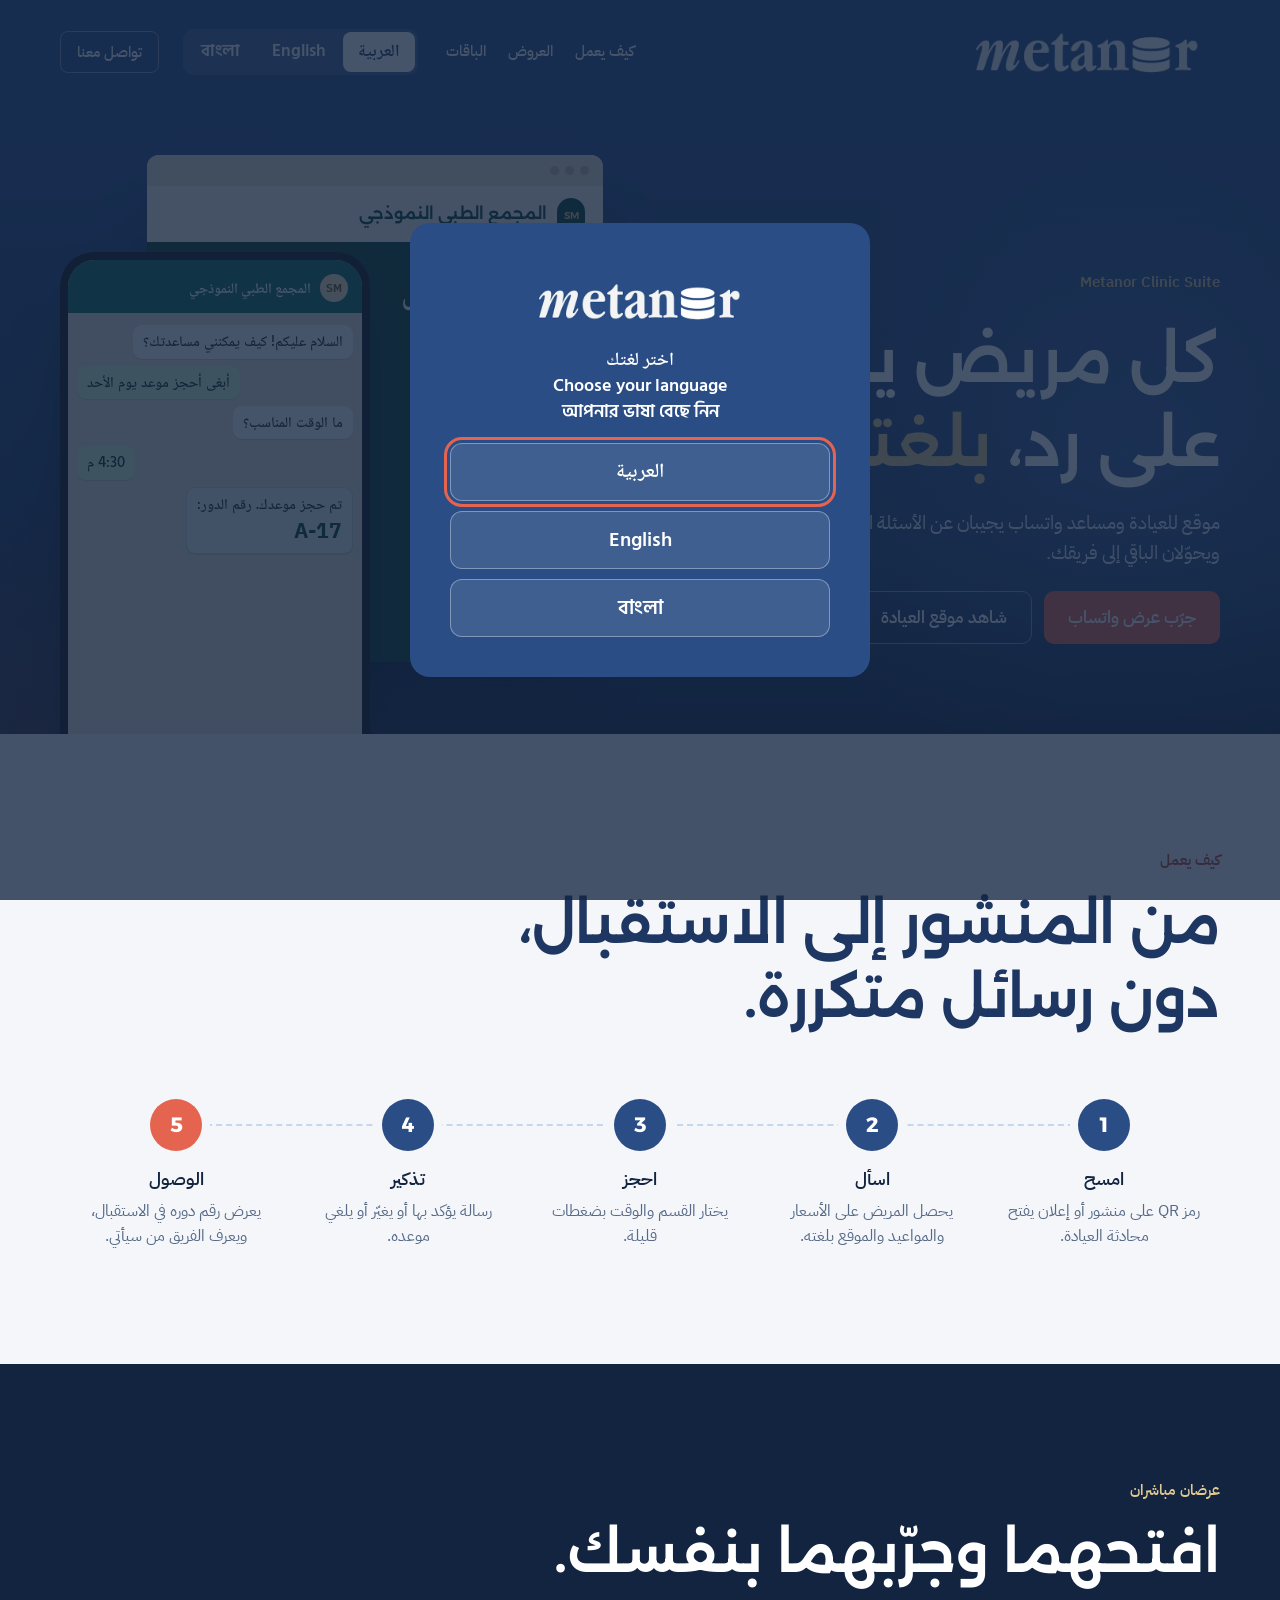
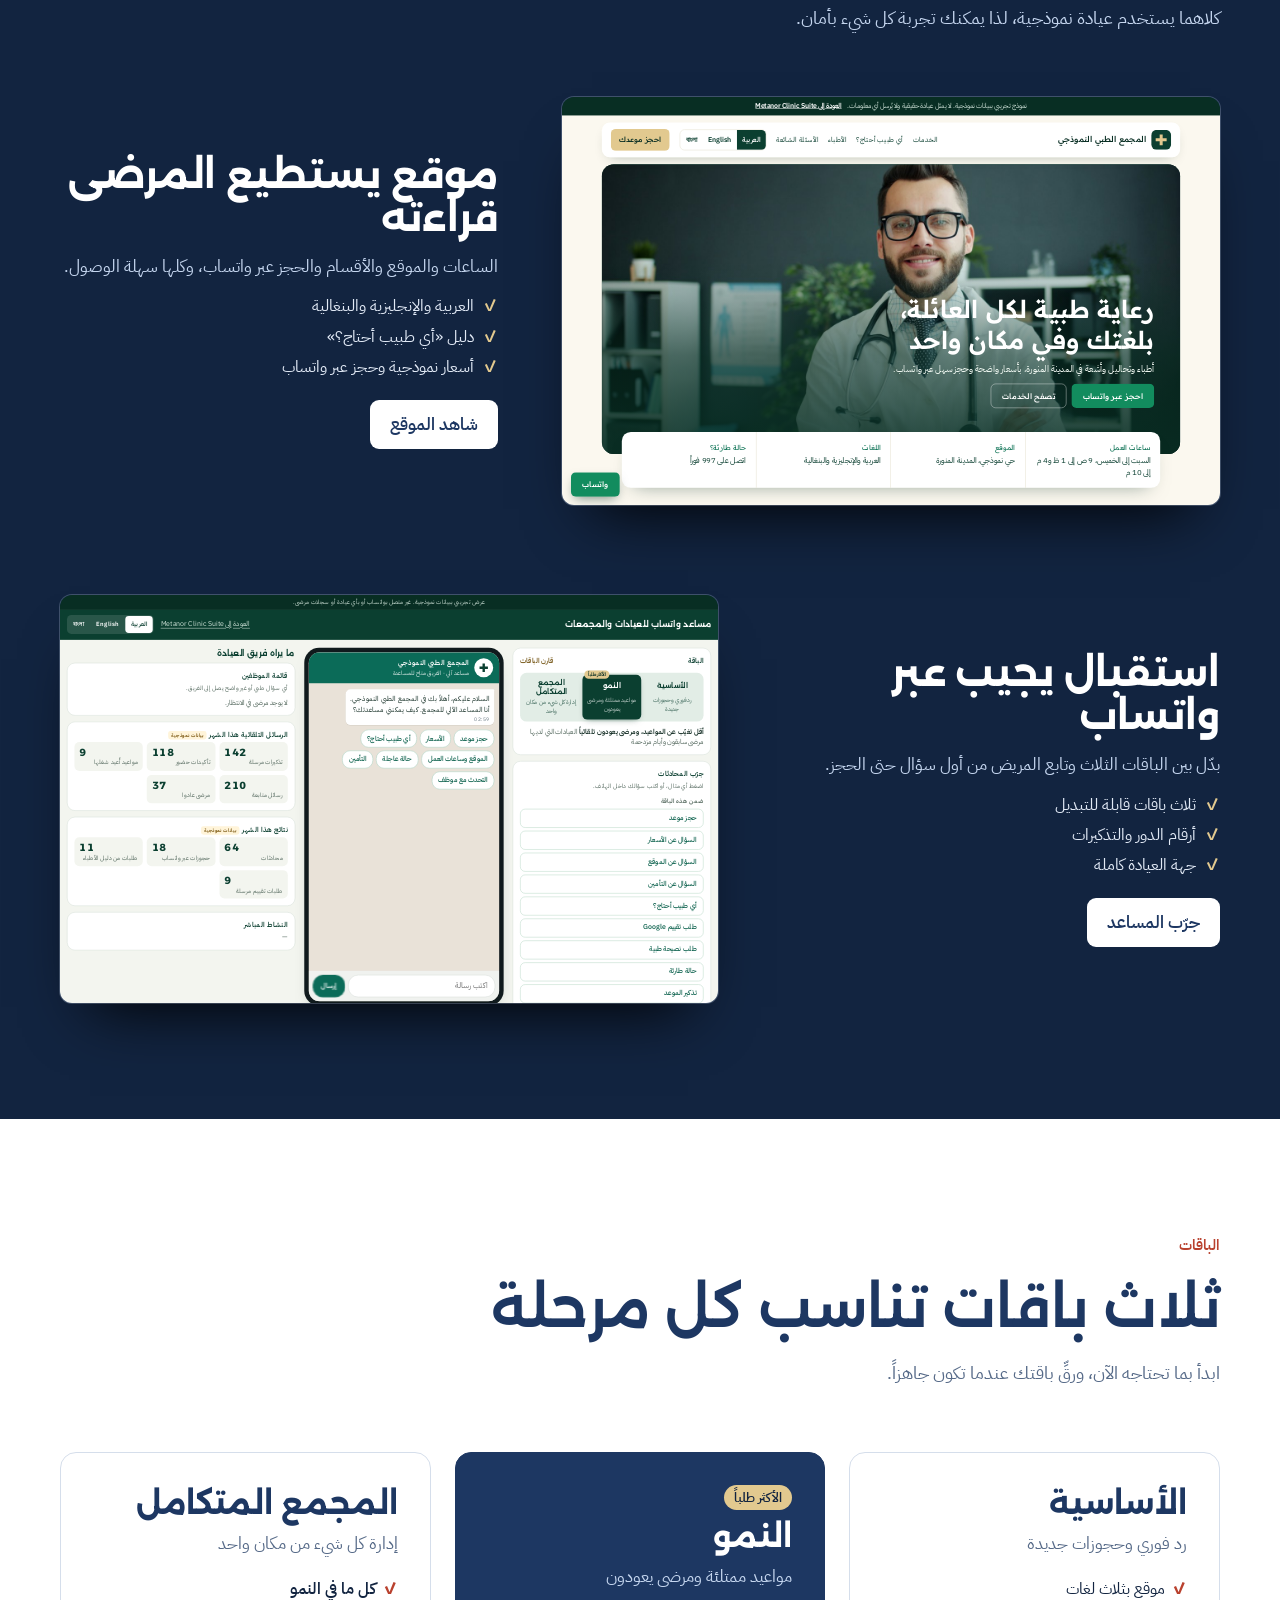
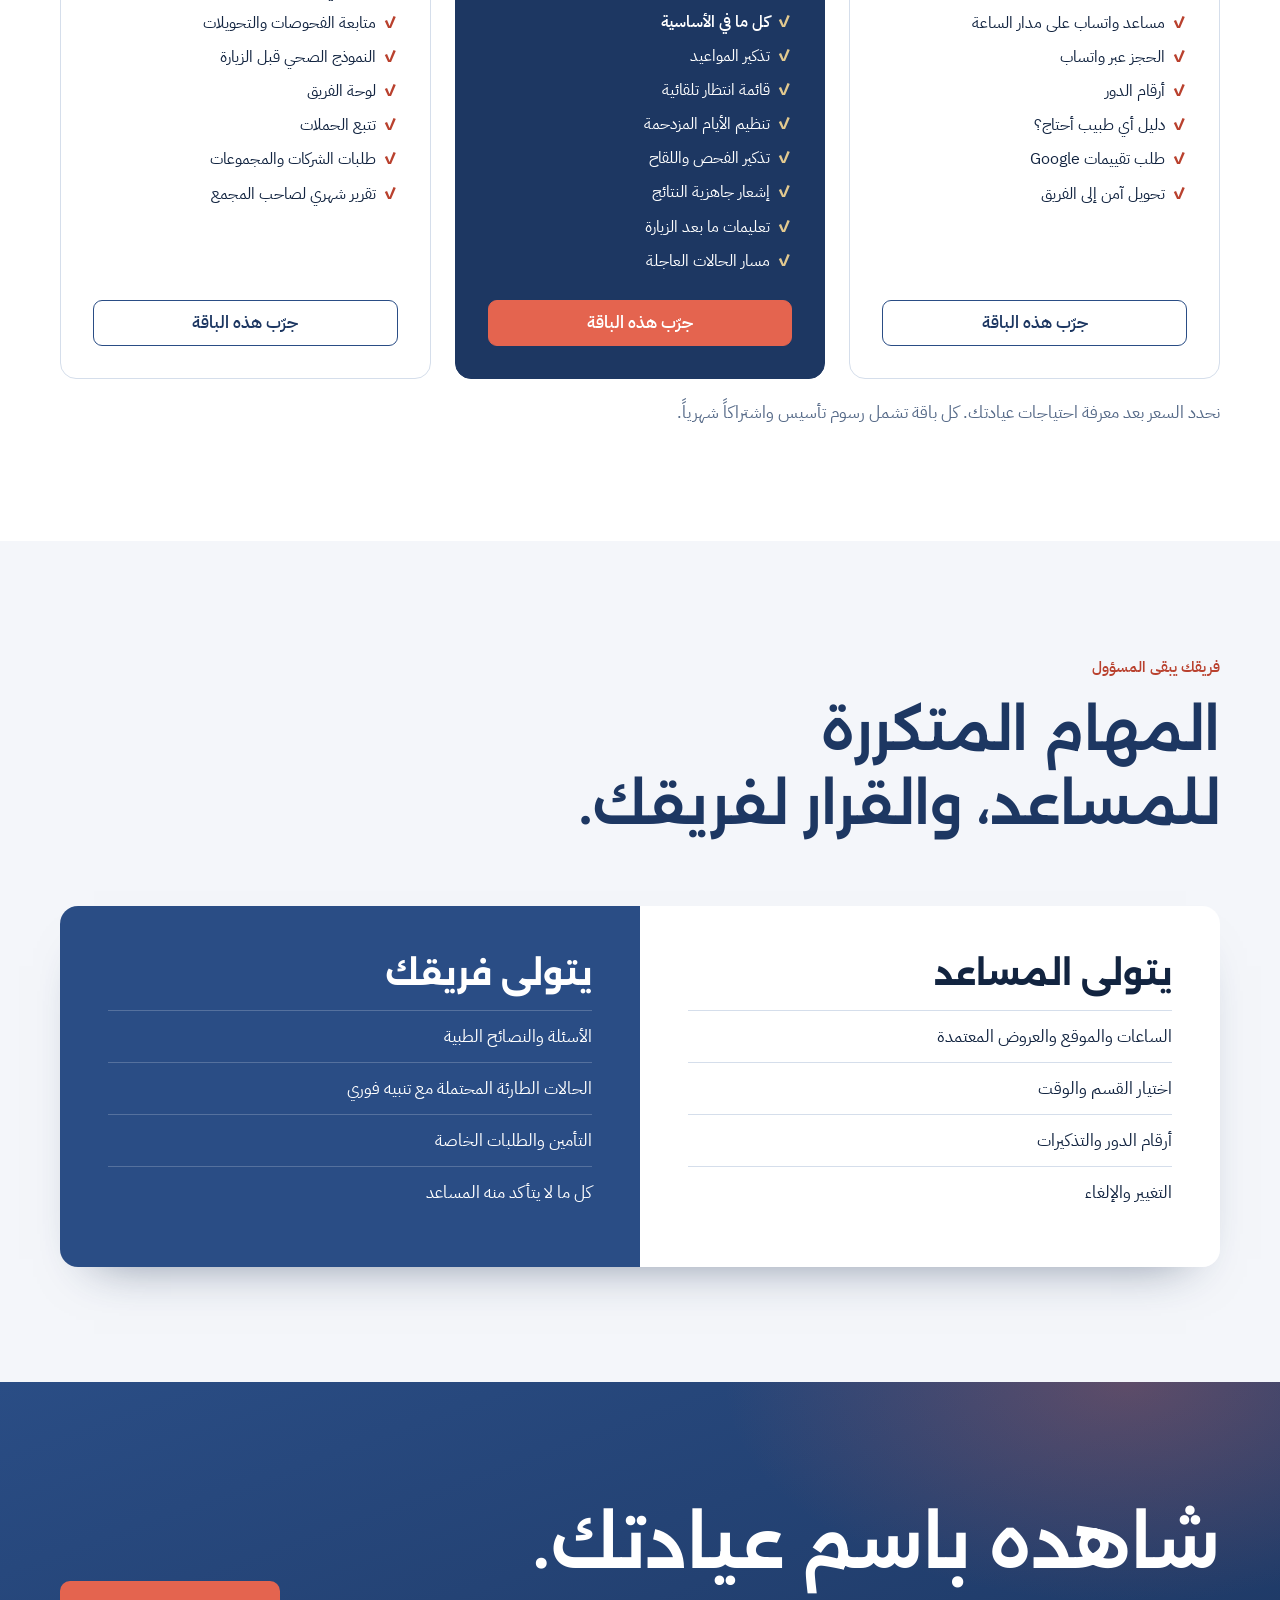
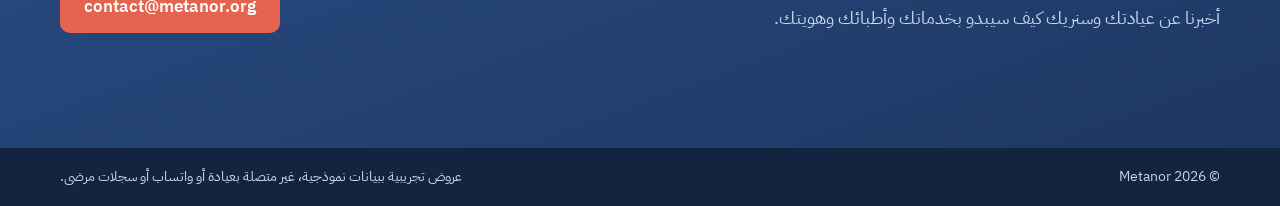
==== commit 70b2959c: "Sync with live site: mobile-first WhatsApp demo and refreshed demos - WhatsApp demo: chat first on p" ====
--- a/index.html
+++ b/index.html
@@ -1,13 +1,14 @@
 <!doctype html>
-<html lang="en">
+<html lang="ar" dir="rtl">
 <head>
 <meta charset="utf-8">
 <meta name="viewport" content="width=device-width, initial-scale=1, viewport-fit=cover">
 <title>Metanor Clinic Suite</title>
 <meta name="description" content="A multilingual clinic website and WhatsApp patient assistant by Metanor. Sample demo.">
+<script>(function(){var l='ar';try{var s=localStorage.getItem('clinicSuiteLang');if(s==='en'||s==='bn'||s==='ar')l=s;}catch(e){}document.documentElement.lang=l;document.documentElement.dir=l==='ar'?'rtl':'ltr';})();</script>
 <link rel="preconnect" href="https://fonts.googleapis.com">
 <link rel="preconnect" href="https://fonts.gstatic.com" crossorigin>
-<link rel="stylesheet" href="https://fonts.googleapis.com/css2?family=Fraunces:ital,opsz,wght@0,9..144,600;0,9..144,700;1,9..144,600&family=IBM+Plex+Sans:wght@400;500;600&family=Hind+Siliguri:wght@500;600&family=Noto+Naskh+Arabic:wght@500;600&display=swap">
+<link rel="stylesheet" href="https://fonts.googleapis.com/css2?family=Fraunces:ital,opsz,wght@0,9..144,600;0,9..144,700;1,9..144,600&family=IBM+Plex+Sans:wght@400;500;600&family=Hind+Siliguri:wght@400;500;600&family=Noto+Naskh+Arabic:wght@500;600&family=Alexandria:wght@500;600;700&family=IBM+Plex+Sans+Arabic:wght@400;500;600&display=swap">
 <style>
   /* Layout: one patient's chat runs through the page, from the hero phone to the front desk. */
   :root {
@@ -47,7 +48,7 @@
   .hero { position: relative; color: #fff; padding-block: 10px 0; overflow: hidden; background: radial-gradient(620px 460px at 88% 62%, rgba(90,133,201,.45), transparent 68%), radial-gradient(620px 420px at 2% 105%, rgba(228,100,79,.22), transparent 65%), linear-gradient(180deg, var(--navy) 0, var(--navy) 120px, var(--navy-deep) 68%, var(--navy-ink) 100%); }
   .bar { display: flex; align-items: center; gap: 24px; }
   .logo { display: block; height: clamp(62px, 7vw, 84px); width: auto; margin-inline-start: -12px; }
-  .bar nav { display: flex; gap: 26px; margin-inline-start: auto; font-size: .96rem; font-weight: 500; }
+  .bar nav { display: flex; gap: 22px; margin-inline-start: auto; white-space: nowrap; font-size: .96rem; font-weight: 500; }
   .bar nav a { text-decoration: none; padding-block: 6px; border-bottom: 1px solid transparent; }
   .bar nav a:hover { border-color: var(--gold-light); }
   .bar .contact-link { text-decoration: none; font-weight: 500; font-size: .95rem; white-space: nowrap; padding: 8px 16px; border: 1px solid rgba(255,255,255,.4); border-radius: 8px; }
@@ -72,7 +73,7 @@
   .badge { flex: none; width: 28px; height: 32px; padding-top: 4px; border-radius: 14px 14px 2px 2px; background: var(--green); color: var(--gold-light); display: grid; place-items: center; font-size: .62rem; font-weight: 600; }
   .site-hero { position: relative; display: grid; grid-template-columns: 1.1fr .9fr; min-height: 420px; background: var(--green); color: #fff; padding: 30px 0 0 24px; gap: 14px; }
   .site-hero h4 { margin: 0; font: 600 clamp(1.4rem, 2.5vw, 2rem)/1.3 var(--script); }
-  .site-arch { align-self: end; justify-self: end; width: 100%; max-width: 170px; aspect-ratio: 520/660; margin-inline-end: 20px; border-radius: 85px 85px 0 0; background: url("demos/clinic-website/assets/facade.svg") center bottom/cover no-repeat; opacity: .9; }
+  .site-arch { align-self: end; justify-self: end; width: 100%; max-width: 170px; aspect-ratio: 520/660; margin-inline-end: 20px; border-radius: 85px 85px 0 0; background: url("demos/clinic-website/assets/photos/doctor-hero.jpg") 56% 0/cover no-repeat; }
 
   .phone { position: absolute; inset-inline-end: 0; bottom: 0; width: min(62%, 310px); background: #0c1416; padding: 8px 8px 0; border-radius: 34px 34px 0 0; box-shadow: 0 34px 60px -24px rgba(0,0,0,.75); }
   .screen { background: var(--chat); border-radius: 27px 27px 0 0; overflow: hidden; height: clamp(400px, 37vw, 500px); display: flex; flex-direction: column; color: #16211c; }
@@ -140,7 +141,6 @@
 
   @media (max-width: 980px) {
     .bar nav { display: none; }
-    .bar .contact-link { margin-inline-start: auto; }
     .hero-grid { grid-template-columns: minmax(0, 1fr); }
     .hero-copy { padding-bottom: 8px; }
     .scene { min-height: 500px; width: min(100%, 560px); margin-inline: auto; }
@@ -160,54 +160,96 @@
     .contact .btn { white-space: normal; overflow-wrap: anywhere; }
   }
   @media (prefers-reduced-motion: reduce) { html { scroll-behavior: auto; } .bubble { animation: none; } .shot, .btn { transition: none; } }
+
+  html[lang="ar"] { --display: "Alexandria", "Segoe UI", Tahoma, sans-serif; --body: "IBM Plex Sans Arabic", "Segoe UI", Tahoma, sans-serif; }
+  html[lang="bn"] { --display: "Hind Siliguri", "Nirmala UI", "Segoe UI", sans-serif; --body: "Hind Siliguri", "Nirmala UI", "Segoe UI", sans-serif; }
+  html[lang="ar"] h1, html[lang="ar"] h2, html[lang="bn"] h1, html[lang="bn"] h2 { line-height: 1.32; letter-spacing: 0; font-weight: 600; }
+  html[lang="ar"] h1 em, html[lang="bn"] h1 em { font-style: normal; }
+  html[lang="ar"] h1, html[lang="bn"] h1 { font-size: clamp(2.5rem, 5vw, 4.3rem); }
+  .bar .tabs { margin-inline-start: 0; flex: none; }
+  .bar nav + .tabs { margin-inline-start: 4px; }
+  .bar .contact-link { flex: none; }
+  .logo { direction: ltr; }
+  .site-hero { padding: 30px 0 0; padding-inline-start: 24px; }
+  .site-hero h4 { padding-inline-end: 8px; }
+  .chooser { position: fixed; inset: 0; margin: auto; height: fit-content; max-height: calc(100dvh - 24px); overflow-y: auto; }
+  .tiers-band { background: var(--white); }
+  .tiers { display: grid; grid-template-columns: repeat(3, minmax(0, 1fr)); gap: clamp(14px, 2vw, 24px); align-items: stretch; }
+  .tier { position: relative; display: flex; flex-direction: column; gap: 8px; border: 1px solid var(--line); border-radius: 16px; padding: clamp(22px, 2.6vw, 32px); min-width: 0; }
+  .tier.main { background: var(--navy-deep); border-color: var(--navy-deep); color: #fff; }
+  .tier h3 { font: 700 clamp(1.5rem, 2.4vw, 2rem)/1.2 var(--display); color: var(--navy-deep); }
+  .tier.main h3 { color: #fff; }
+  .tier-sub { color: var(--muted); }
+  .tier.main .tier-sub { color: var(--sky); }
+  .pop { align-self: flex-start; background: var(--gold-light); color: var(--navy-ink); font-size: .82rem; font-weight: 600; padding: 2px 10px; border-radius: 999px; }
+  .tier ul { list-style: none; margin: 12px 0 18px; padding: 0; display: grid; gap: 9px; font-size: .98rem; flex: 1; align-content: start; }
+  .tier li { position: relative; padding-inline-start: 22px; }
+  .tier li::before { content: "✓"; position: absolute; inset-inline-start: 0; color: var(--coral-deep); font-weight: 700; }
+  .tier.main li::before { color: var(--gold-light); }
+  .tier li.inherit { font-weight: 600; }
+  .tier-go { display: flex; align-items: center; justify-content: center; min-height: 46px; border-radius: 9px; border: 1px solid var(--navy); color: var(--navy-deep); font-weight: 600; text-decoration: none; }
+  .tier-go:hover { background: var(--paper); }
+  .tier.main .tier-go { background: var(--coral); border-color: var(--coral); color: #fff; }
+  .tier.main .tier-go:hover { background: var(--coral-deep); }
+  .tier-note { margin-top: 20px; color: var(--muted); }
+  .chooser { border: 0; border-radius: 20px; padding: clamp(24px, 4vw, 40px); width: min(460px, calc(100vw - 32px)); background: var(--navy); color: #fff; text-align: center; }
+  .chooser::backdrop { background: rgba(18,36,64,.78); }
+  .chooser img { height: 76px; width: auto; margin-inline: auto; display: block; }
+  .chooser h2 { color: #fff; font: 600 1.15rem/1.5 var(--script); display: grid; gap: 2px; margin-block: 8px 20px; letter-spacing: 0; }
+  .choices { display: grid; gap: 10px; }
+  .choices button { min-height: 58px; border-radius: 12px; border: 1px solid rgba(255,255,255,.35); background: rgba(255,255,255,.1); color: #fff; font: 600 1.25rem var(--script); }
+  .choices button:hover { background: #fff; color: var(--navy-deep); }
+  @media (max-width: 980px) { .tiers { grid-template-columns: minmax(0, 1fr); } .bar .tabs { margin-inline-start: auto; } }
+  @media (max-width: 620px) { .bar { flex-wrap: wrap; gap: 8px 12px; } .bar .contact-link { display: none; } .tabs button { padding: 6px 10px; } }
 </style>
 </head>
 <body>
+
+<dialog class="chooser" id="chooser" aria-labelledby="chooseTitle">
+  <img src="assets/metanor-logo.png" alt="Metanor" width="614" height="200">
+  <h2 id="chooseTitle"><span lang="ar" dir="rtl">اختر لغتك</span><span lang="en">Choose your language</span><span lang="bn">আপনার ভাষা বেছে নিন</span></h2>
+  <div class="choices">
+    <button type="button" data-choose="ar" lang="ar" dir="rtl">العربية</button>
+    <button type="button" data-choose="en" lang="en">English</button>
+    <button type="button" data-choose="bn" lang="bn">বাংলা</button>
+  </div>
+</dialog>
 
 <header class="hero">
   <div class="wrap">
     <div class="bar">
       <img class="logo" src="assets/metanor-logo.png" alt="Metanor" width="614" height="200">
       <nav aria-label="Main">
-        <a href="#journey">How it works</a>
-        <a href="#demos">Demos</a>
-        <a href="#staff">Your staff</a>
+        <a href="#journey" data-t="navHow"></a>
+        <a href="#demos" data-t="navDemos"></a>
+        <a href="#packages" data-t="navPackages"></a>
       </nav>
-      <a class="contact-link" href="#contact">Contact us</a>
+      <div class="tabs" role="group" aria-label="Language">
+        <button type="button" data-lang="ar" lang="ar">العربية</button>
+        <button type="button" data-lang="en" lang="en">English</button>
+        <button type="button" data-lang="bn" lang="bn">বাংলা</button>
+      </div>
+      <a class="contact-link" href="#contact" data-t="navContact"></a>
     </div>
     <div class="hero-grid">
       <div class="hero-copy">
         <p class="kicker">Metanor Clinic Suite</p>
-        <h1>Every patient answered, <em>in their own language.</em></h1>
-        <p class="lead">A clinic website and WhatsApp assistant that answer common questions, book visits and pass the rest to your staff.</p>
+        <h1><span data-t="h1a"></span> <em data-t="h1b"></em></h1>
+        <p class="lead" data-t="lede"></p>
         <div class="cta">
-          <a class="btn btn-coral" href="demos/whatsapp-assistant/">Try the WhatsApp demo</a>
-          <a class="btn btn-ghost" href="demos/clinic-website/">View the clinic website</a>
-        </div>
-        <div class="lang-row">
-          <span id="langLabel">See it in</span>
-          <div class="tabs" role="group" aria-labelledby="langLabel">
-            <button type="button" data-lang="bn" lang="bn" aria-pressed="false">বাংলা</button>
-            <button type="button" data-lang="en" lang="en" aria-pressed="true">English</button>
-            <button type="button" data-lang="ar" lang="ar" aria-pressed="false">العربية</button>
-          </div>
+          <a class="btn btn-coral" href="demos/whatsapp-assistant/" data-t="ctaWa"></a>
+          <a class="btn btn-ghost" href="demos/clinic-website/" data-t="ctaSite"></a>
         </div>
       </div>
-      <div class="scene" aria-label="Sample clinic website and WhatsApp booking chat" role="img">
+      <div class="scene" role="img" data-t-label="sceneAlt">
         <div class="browser">
           <div class="chrome"><i></i><i></i><i></i></div>
-          <div class="site-top"><span class="badge">SM</span><span id="siteName">Sample Medical Complex</span></div>
-          <div class="site-hero" id="siteHero"><h4 id="siteTitle">Care in your language, here in Madinah</h4><div class="site-arch"></div></div>
+          <div class="site-top"><span class="badge">SM</span><span data-t="clinic"></span></div>
+          <div class="site-hero"><h4 data-t="siteTitle"></h4><div class="site-arch"></div></div>
         </div>
-        <div class="phone"><div class="screen" id="screen">
-          <div class="chat-head"><span class="av">SM</span><span id="chatName">Sample Medical Complex</span></div>
-          <div class="log" id="log">
-            <div class="bubble">Assalamu alaikum! How can I help?</div>
-            <div class="bubble me">I want to see a doctor on Friday</div>
-            <div class="bubble">What time would you like?</div>
-            <div class="bubble me">5:30 PM</div>
-            <div class="bubble token"><span>Your appointment is booked. Your token number:</span><b>A-17</b></div>
-          </div>
+        <div class="phone"><div class="screen">
+          <div class="chat-head"><span class="av">SM</span><span data-t="clinic"></span></div>
+          <div class="log" id="log"></div>
         </div></div>
       </div>
     </div>
@@ -217,145 +259,137 @@
 <main>
   <section id="journey">
     <div class="wrap">
-      <div class="head">
-        <p class="kicker">How it works</p>
-        <h2>From a flyer to the front desk, without the back-and-forth.</h2>
-      </div>
-      <ol class="journey">
-        <li><h3>Scan</h3><p>A QR code on a flyer or ad opens the clinic's chat.</p></li>
-        <li><h3>Ask</h3><p>Patients get fees, hours and directions in their language.</p></li>
-        <li><h3>Book</h3><p>They choose a department and time in a few taps.</p></li>
-        <li><h3>Get reminded</h3><p>A reminder lets them confirm, change or cancel.</p></li>
-        <li><h3>Arrive</h3><p>They show their token at reception, and staff know who's coming.</p></li>
-      </ol>
+      <div class="head"><p class="kicker" data-t="howEye"></p><h2 data-t="howTitle"></h2></div>
+      <ol class="journey" id="steps"></ol>
     </div>
   </section>
 
   <section class="products" id="demos">
     <div class="wrap">
-      <div class="head">
-        <p class="kicker">Two live demos</p>
-        <h2>Open them and try them yourself.</h2>
-        <p class="lead">Both use a sample clinic, so you can click through everything safely.</p>
-      </div>
+      <div class="head"><p class="kicker" data-t="demoEye"></p><h2 data-t="demoTitle"></h2><p class="lead" data-t="demoLead"></p></div>
       <a class="product" href="demos/clinic-website/">
         <div class="shot"><iframe src="demos/clinic-website/" title="Clinic website preview" loading="lazy" tabindex="-1" aria-hidden="true"></iframe></div>
-        <div class="product-copy">
-          <h3>A clinic website patients can actually read</h3>
-          <p>Hours, directions, departments and WhatsApp booking, all easy to find.</p>
-          <ul class="ticks"><li>Bengali, English and Arabic</li><li>Built for phones</li><li>Prepares a WhatsApp booking message</li></ul>
-          <span class="open">View the website</span>
-        </div>
+        <div class="product-copy"><h3 data-t="siteH"></h3><p data-t="siteP"></p><ul class="ticks" id="siteTicks"></ul><span class="open" data-t="siteGo"></span></div>
       </a>
       <a class="product flip" href="demos/whatsapp-assistant/">
         <div class="shot"><iframe src="demos/whatsapp-assistant/" title="WhatsApp assistant preview" loading="lazy" tabindex="-1" aria-hidden="true"></iframe></div>
-        <div class="product-copy">
-          <h3>A front desk that answers on WhatsApp</h3>
-          <p>Follow a patient from their first question to a booked visit, and see the clinic's side too.</p>
-          <ul class="ticks"><li>Scripted patient scenarios</li><li>Booking tokens and reminders</li><li>Staff handover and a campaign view</li></ul>
-          <span class="open">Try the assistant</span>
-        </div>
+        <div class="product-copy"><h3 data-t="waH"></h3><p data-t="waP"></p><ul class="ticks" id="waTicks"></ul><span class="open" data-t="waGo"></span></div>
       </a>
+    </div>
+  </section>
+
+  <section class="tiers-band" id="packages">
+    <div class="wrap">
+      <div class="head"><p class="kicker" data-t="tierEye"></p><h2 data-t="tierTitle"></h2><p class="lead" data-t="tierLead"></p></div>
+      <div class="tiers" id="tiers"></div>
+      <p class="tier-note" data-t="tierNote"></p>
     </div>
   </section>
 
   <section id="staff">
     <div class="wrap">
-      <div class="head">
-        <p class="kicker">Your staff stay in charge</p>
-        <h2>The routine goes to the assistant. The judgment stays with people.</h2>
+      <div class="head"><p class="kicker" data-t="staffEye"></p><h2 data-t="staffTitle"></h2></div>
+      <div class="split">
+        <div class="side bot"><h3 data-t="botH"></h3><ul id="botList"></ul></div>
+        <div class="side staff"><h3 data-t="teamH"></h3><ul id="teamList"></ul></div>
       </div>
-      <div class="split">
-        <div class="side bot">
-          <h3>The assistant handles</h3>
-          <ul><li>Hours, location and offers you've approved</li><li>Choosing a department and time</li><li>Booking tokens and reminders</li><li>Changes and cancellations</li></ul>
-        </div>
-        <div class="side staff">
-          <h3>Your team handles</h3>
-          <ul><li>Medical questions and advice</li><li>Possible emergencies, with an instant alert</li><li>Insurance and special requests</li><li>Anything the assistant isn't sure about</li></ul>
-        </div>
-      </div>
-    </div>
-  </section>
-
-  <section class="gains">
-    <div class="wrap">
-      <div class="head">
-        <p class="kicker">Why clinics need it</p>
-        <h2>Four places patients slip away.</h2>
-      </div>
-      <ul class="gain-list">
-        <li><h3>Messages left unanswered</h3><p>Common questions get an instant reply, even after hours.</p></li>
-        <li><h3>A crowded front desk</h3><p>Time slots and token numbers help spread out busy days.</p></li>
-        <li><h3>A website patients can't read</h3><p>Every page switches between Bengali, English and Arabic.</p></li>
-        <li><h3>Ads you can't measure</h3><p>Each flyer and campaign gets its own link, so you can see what brings people in.</p></li>
-      </ul>
     </div>
   </section>
 
   <section class="contact" id="contact">
     <div class="wrap contact-grid">
-      <div>
-        <h2>See it with your clinic's name on it.</h2>
-        <p>Tell us about your clinic, and we'll show you how this would look with your services, doctors and branding.</p>
-      </div>
+      <div><h2 data-t="contactTitle"></h2><p data-t="contactText"></p></div>
       <a class="btn btn-coral" href="mailto:contact@metanor.org?subject=Metanor%20Clinic%20Suite">contact@metanor.org</a>
     </div>
   </section>
 </main>
 
 <footer>
-  <div class="wrap foot">
-    <span>© 2026 Metanor</span>
-    <span>Demos only. Sample data, not connected to a clinic, WhatsApp or patient records.</span>
-  </div>
+  <div class="wrap foot"><span>© 2026 Metanor</span><span data-t="foot"></span></div>
 </footer>
 
 <script>
 (() => {
   const T = {
-    en: { dir: 'ltr', name: 'Sample Medical Complex', title: 'Care in your language, here in Madinah', chat: ['Assalamu alaikum! How can I help?', 'I want to see a doctor on Friday', 'What time would you like?', '5:30 PM'], booked: 'Your appointment is booked. Your token number:' },
-    bn: { dir: 'ltr', name: 'স্যাম্পল মেডিকেল কমপ্লেক্স', title: 'মদিনায়, আপনার ভাষায় চিকিৎসা', chat: ['আসসালামু আলাইকুম! কীভাবে সাহায্য করতে পারি?', 'শুক্রবার ডাক্তার দেখাতে চাই', 'কোন সময়ে আসতে চান?', 'বিকাল ৫:৩০'], booked: 'আপনার অ্যাপয়েন্টমেন্ট বুক হয়েছে। আপনার টোকেন নম্বর:' },
-    ar: { dir: 'rtl', name: 'المجمع الطبي النموذجي', title: 'رعاية بلغتك في المدينة المنورة', chat: ['السلام عليكم! كيف يمكنني مساعدتك؟', 'أريد مقابلة طبيب يوم الجمعة', 'ما الوقت المناسب لك؟', '5:30 م'], booked: 'تم حجز موعدك. رقم الدور:' }
+    ar: {
+      navHow: 'كيف يعمل', navDemos: 'العروض', navPackages: 'الباقات', navContact: 'تواصل معنا', h1a: 'كل مريض يحصل على رد،', h1b: 'بلغته.', lede: 'موقع للعيادة ومساعد واتساب يجيبان عن الأسئلة الشائعة ويحجزان المواعيد ويحوّلان الباقي إلى فريقك.', ctaWa: 'جرّب عرض واتساب', ctaSite: 'شاهد موقع العيادة', sceneAlt: 'موقع عيادة نموذجية ومحادثة حجز عبر واتساب', clinic: 'المجمع الطبي النموذجي', siteTitle: 'رعاية طبية لكل العائلة',
+      chat: ['السلام عليكم! كيف يمكنني مساعدتك؟', 'أبغى أحجز موعد يوم الأحد', 'ما الوقت المناسب؟', '4:30 م'], token: 'تم حجز موعدك. رقم الدور:',
+      howEye: 'كيف يعمل', howTitle: 'من المنشور إلى الاستقبال، دون رسائل متكررة.', steps: [['امسح', 'رمز QR على منشور أو إعلان يفتح محادثة العيادة.'], ['اسأل', 'يحصل المريض على الأسعار والمواعيد والموقع بلغته.'], ['احجز', 'يختار القسم والوقت بضغطات قليلة.'], ['تذكير', 'رسالة يؤكد بها أو يغيّر أو يلغي موعده.'], ['الوصول', 'يعرض رقم دوره في الاستقبال، ويعرف الفريق من سيأتي.']],
+      demoEye: 'عرضان مباشران', demoTitle: 'افتحهما وجرّبهما بنفسك.', demoLead: 'كلاهما يستخدم عيادة نموذجية، لذا يمكنك تجربة كل شيء بأمان.', siteH: 'موقع يستطيع المرضى قراءته', siteP: 'الساعات والموقع والأقسام والحجز عبر واتساب، وكلها سهلة الوصول.', siteTicks: ['العربية والإنجليزية والبنغالية', 'دليل «أي طبيب أحتاج؟»', 'أسعار نموذجية وحجز عبر واتساب'], siteGo: 'شاهد الموقع', waH: 'استقبال يجيب عبر واتساب', waP: 'بدّل بين الباقات الثلاث وتابع المريض من أول سؤال حتى الحجز.', waTicks: ['ثلاث باقات قابلة للتبديل', 'أرقام الدور والتذكيرات', 'جهة العيادة كاملة'], waGo: 'جرّب المساعد',
+      tierEye: 'الباقات', tierTitle: 'ثلاث باقات تناسب كل مرحلة', tierLead: 'ابدأ بما تحتاجه الآن، ورقِّ باقتك عندما تكون جاهزاً.', tierNote: 'نحدد السعر بعد معرفة احتياجات عيادتك. كل باقة تشمل رسوم تأسيس واشتراكاً شهرياً.', tryTier: 'جرّب هذه الباقة', popular: 'الأكثر طلباً',
+      tiers: [{ n: 'الأساسية', s: 'رد فوري وحجوزات جديدة', i: ['موقع بثلاث لغات', 'مساعد واتساب على مدار الساعة', 'الحجز عبر واتساب', 'أرقام الدور', 'دليل أي طبيب أحتاج؟', 'طلب تقييمات Google', 'تحويل آمن إلى الفريق'] }, { n: 'النمو', s: 'مواعيد ممتلئة ومرضى يعودون', main: true, i: ['كل ما في الأساسية', 'تذكير المواعيد', 'قائمة انتظار تلقائية', 'تنظيم الأيام المزدحمة', 'تذكير الفحص واللقاح', 'إشعار جاهزية النتائج', 'تعليمات ما بعد الزيارة', 'مسار الحالات العاجلة'] }, { n: 'المجمع المتكامل', s: 'إدارة كل شيء من مكان واحد', i: ['كل ما في النمو', 'متابعة الفحوصات والتحويلات', 'النموذج الصحي قبل الزيارة', 'لوحة الفريق', 'تتبع الحملات', 'طلبات الشركات والمجموعات', 'تقرير شهري لصاحب المجمع'] }],
+      staffEye: 'فريقك يبقى المسؤول', staffTitle: 'المهام المتكررة للمساعد، والقرار لفريقك.', botH: 'يتولى المساعد', teamH: 'يتولى فريقك', bot: ['الساعات والموقع والعروض المعتمدة', 'اختيار القسم والوقت', 'أرقام الدور والتذكيرات', 'التغيير والإلغاء'], team: ['الأسئلة والنصائح الطبية', 'الحالات الطارئة المحتملة مع تنبيه فوري', 'التأمين والطلبات الخاصة', 'كل ما لا يتأكد منه المساعد'],
+      contactTitle: 'شاهده باسم عيادتك.', contactText: 'أخبرنا عن عيادتك وسنريك كيف سيبدو بخدماتك وأطبائك وهويتك.', foot: 'عروض تجريبية ببيانات نموذجية، غير متصلة بعيادة أو واتساب أو سجلات مرضى.'
+    },
+    en: {
+      navHow: 'How it works', navDemos: 'Demos', navPackages: 'Packages', navContact: 'Contact us', h1a: 'Every patient answered,', h1b: 'in their own language.', lede: 'A clinic website and WhatsApp assistant that answer common questions, book visits and pass the rest to your staff.', ctaWa: 'Try the WhatsApp demo', ctaSite: 'View the clinic website', sceneAlt: 'A sample clinic website and WhatsApp booking chat', clinic: 'Sample Medical Complex', siteTitle: 'Care for the whole family',
+      chat: ['Assalamu alaikum! How can I help?', 'I’d like to book a visit on Sunday', 'What time suits you?', '4:30 PM'], token: 'Your visit is booked. Your token number:',
+      howEye: 'How it works', howTitle: 'From a flyer to the front desk, without the back-and-forth.', steps: [['Scan', 'A QR code on a flyer or ad opens the clinic’s chat.'], ['Ask', 'Patients get fees, hours and directions in their language.'], ['Book', 'They choose a department and time in a few taps.'], ['Get reminded', 'A reminder lets them confirm, change or cancel.'], ['Arrive', 'They show their token at reception, and staff know who’s coming.']],
+      demoEye: 'Two live demos', demoTitle: 'Open them and try them yourself.', demoLead: 'Both use a sample clinic, so you can click through everything safely.', siteH: 'A clinic website patients can actually read', siteP: 'Hours, directions, departments and WhatsApp booking, all easy to find.', siteTicks: ['Arabic, English and Bengali', 'A “Which doctor do I need?” finder', 'Sample prices and WhatsApp booking'], siteGo: 'View the website', waH: 'A front desk that answers on WhatsApp', waP: 'Switch between all three packages and follow a patient from first question to booked visit.', waTicks: ['Three switchable packages', 'Booking tokens and reminders', 'The full clinic-side view'], waGo: 'Try the assistant',
+      tierEye: 'Packages', tierTitle: 'Three packages for every stage', tierLead: 'Start with what you need now, and upgrade when you’re ready.', tierNote: 'We set the price once we understand your clinic’s needs. Each package has a setup fee and monthly plan.', tryTier: 'Try this package', popular: 'Most popular',
+      tiers: [{ n: 'Starter', s: 'Instant replies, new bookings', i: ['Three-language website', '24/7 WhatsApp assistant', 'WhatsApp booking', 'Booking tokens', '“Which doctor do I need?” finder', 'Google review requests', 'Safe handover to staff'] }, { n: 'Growth', s: 'Fuller schedules, returning patients', main: true, i: ['Everything in Starter', 'Visit reminders', 'Automatic waiting list', 'Busy-day slots and queue', 'Check-up and vaccine recall', 'Lab results ready notices', 'After-visit instructions', 'Same-day urgent flow'] }, { n: 'Full Clinic', s: 'Run it all from one place', i: ['Everything in Growth', 'Test and referral follow-up', 'Pre-visit patient form', 'Staff dashboard', 'Campaign tracking', 'Employer and group enquiries', 'Monthly owner report'] }],
+      staffEye: 'Your staff stay in charge', staffTitle: 'The routine goes to the assistant. The judgment stays with people.', botH: 'The assistant handles', teamH: 'Your team handles', bot: ['Hours, location and offers you’ve approved', 'Choosing a department and time', 'Booking tokens and reminders', 'Changes and cancellations'], team: ['Medical questions and advice', 'Possible emergencies, with an instant alert', 'Insurance and special requests', 'Anything the assistant isn’t sure about'],
+      contactTitle: 'See it with your clinic’s name on it.', contactText: 'Tell us about your clinic, and we’ll show you how this would look with your services, doctors and branding.', foot: 'Demos only. Sample data, not connected to a clinic, WhatsApp or patient records.'
+    },
+    bn: {
+      navHow: 'কীভাবে কাজ করে', navDemos: 'ডেমো', navPackages: 'প্যাকেজ', navContact: 'যোগাযোগ', h1a: 'প্রত্যেক রোগী উত্তর পাবেন,', h1b: 'নিজের ভাষায়।', lede: 'ক্লিনিকের ওয়েবসাইট ও হোয়াটসঅ্যাপ সহকারী সাধারণ প্রশ্নের উত্তর দেয়, ভিজিট বুক করে এবং বাকিটা আপনার স্টাফের কাছে পাঠায়।', ctaWa: 'হোয়াটসঅ্যাপ ডেমো দেখুন', ctaSite: 'ক্লিনিকের ওয়েবসাইট দেখুন', sceneAlt: 'নমুনা ক্লিনিকের ওয়েবসাইট ও হোয়াটসঅ্যাপ বুকিং চ্যাট', clinic: 'স্যাম্পল মেডিকেল কমপ্লেক্স', siteTitle: 'পুরো পরিবারের চিকিৎসা',
+      chat: ['আসসালামু আলাইকুম! কীভাবে সাহায্য করতে পারি?', 'রবিবার ভিজিট বুক করতে চাই', 'কোন সময়ে আসতে চান?', 'বিকাল ৪:৩০'], token: 'আপনার ভিজিট বুক হয়েছে। টোকেন নম্বর:',
+      howEye: 'কীভাবে কাজ করে', howTitle: 'ফ্লায়ার থেকে রিসেপশন পর্যন্ত, বারবার মেসেজ ছাড়াই।', steps: [['স্ক্যান', 'ফ্লায়ার বা বিজ্ঞাপনের QR কোড ক্লিনিকের চ্যাট খোলে।'], ['জিজ্ঞেস', 'রোগী নিজের ভাষায় ফি, সময় ও ঠিকানা পান।'], ['বুক', 'কয়েক ট্যাপে বিভাগ ও সময় বেছে নেন।'], ['রিমাইন্ডার', 'রিমাইন্ডার থেকে নিশ্চিত, পরিবর্তন বা বাতিল করেন।'], ['আগমন', 'রিসেপশনে টোকেন দেখান, স্টাফ আগেই জানেন কে আসছেন।']],
+      demoEye: 'দুটি লাইভ ডেমো', demoTitle: 'খুলে নিজেই চেষ্টা করুন।', demoLead: 'দুটিতেই নমুনা ক্লিনিক ব্যবহার করা হয়েছে, তাই নিরাপদে সবকিছু দেখতে পারেন।', siteH: 'রোগীরা পড়তে পারেন এমন ওয়েবসাইট', siteP: 'সময়, ঠিকানা, বিভাগ ও হোয়াটসঅ্যাপ বুকিং, সব সহজে পাওয়া যায়।', siteTicks: ['আরবি, ইংরেজি ও বাংলা', '“কোন ডাক্তার দরকার?” গাইড', 'নমুনা দাম ও হোয়াটসঅ্যাপ বুকিং'], siteGo: 'ওয়েবসাইট দেখুন', waH: 'হোয়াটসঅ্যাপে উত্তর দেওয়া রিসেপশন', waP: 'তিন প্যাকেজের মধ্যে বদলে দেখুন, প্রথম প্রশ্ন থেকে বুকিং পর্যন্ত।', waTicks: ['বদলানো যায় এমন তিন প্যাকেজ', 'বুকিং টোকেন ও রিমাইন্ডার', 'ক্লিনিকের দিকের সম্পূর্ণ ভিউ'], waGo: 'সহকারী দেখুন',
+      tierEye: 'প্যাকেজ', tierTitle: 'প্রতিটি ধাপের জন্য তিনটি প্যাকেজ', tierLead: 'এখন যা দরকার তা দিয়ে শুরু করুন, প্রস্তুত হলে আপগ্রেড করুন।', tierNote: 'আপনার ক্লিনিকের প্রয়োজন বুঝে দাম ঠিক করা হবে। প্রতিটি প্যাকেজে সেটআপ ফি ও মাসিক প্ল্যান আছে।', tryTier: 'এই প্যাকেজ দেখুন', popular: 'সবচেয়ে জনপ্রিয়',
+      tiers: [{ n: 'স্টার্টার', s: 'তাৎক্ষণিক উত্তর, নতুন বুকিং', i: ['তিন ভাষার ওয়েবসাইট', '২৪/৭ হোয়াটসঅ্যাপ সহকারী', 'হোয়াটসঅ্যাপ বুকিং', 'বুকিং টোকেন', '“কোন ডাক্তার দরকার?” গাইড', 'গুগল রিভিউ অনুরোধ', 'স্টাফের কাছে নিরাপদ হস্তান্তর'] }, { n: 'গ্রোথ', s: 'পূর্ণ সময়সূচি, ফিরে আসা রোগী', main: true, i: ['স্টার্টারের সবকিছু', 'ভিজিটের রিমাইন্ডার', 'স্বয়ংক্রিয় অপেক্ষার তালিকা', 'ব্যস্ত দিনের স্লট ও সিরিয়াল', 'চেকআপ ও টিকার রিমাইন্ডার', 'ফলাফল প্রস্তুতের বার্তা', 'ভিজিটের পরের নির্দেশনা', 'একই দিনের জরুরি ব্যবস্থা'] }, { n: 'ফুল ক্লিনিক', s: 'সবকিছু এক জায়গা থেকে', i: ['গ্রোথের সবকিছু', 'টেস্ট ও রেফারেল ফলো-আপ', 'ভিজিটের আগের ফর্ম', 'স্টাফ ড্যাশবোর্ড', 'প্রচারণা ট্র্যাকিং', 'কোম্পানি ও গ্রুপ অনুরোধ', 'মালিকের মাসিক রিপোর্ট'] }],
+      staffEye: 'দায়িত্বে থাকে আপনার স্টাফ', staffTitle: 'নিয়মিত কাজ সহকারীর, সিদ্ধান্ত মানুষের।', botH: 'সহকারী সামলায়', teamH: 'আপনার টিম সামলায়', bot: ['অনুমোদিত সময়, ঠিকানা ও অফার', 'বিভাগ ও সময় বেছে নেওয়া', 'বুকিং টোকেন ও রিমাইন্ডার', 'পরিবর্তন ও বাতিল'], team: ['চিকিৎসা-সংক্রান্ত প্রশ্ন ও পরামর্শ', 'সম্ভাব্য জরুরি অবস্থা, সাথে সাথে সতর্কতা', 'ইন্সুরেন্স ও বিশেষ অনুরোধ', 'সহকারী নিশ্চিত নয় এমন সবকিছু'],
+      contactTitle: 'আপনার ক্লিনিকের নামে দেখুন।', contactText: 'আপনার ক্লিনিক সম্পর্কে জানান, আমরা আপনার সেবা, ডাক্তার ও ব্র্যান্ডিংসহ দেখাব।', foot: 'শুধু ডেমো। নমুনা তথ্য, কোনো ক্লিনিক, হোয়াটসঅ্যাপ বা রোগীর রেকর্ডের সাথে যুক্ত নয়।'
+    }
   };
+
   const $ = id => document.getElementById(id);
-  const log = $('log');
-
-  function setLang(code) {
-    const t = T[code];
-    ['screen', 'siteHero'].forEach(id => { $(id).dir = t.dir; $(id).lang = code; });
-    $('siteName').textContent = t.name;
-    $('chatName').textContent = t.name;
-    $('siteTitle').textContent = t.title;
-    log.textContent = '';
-    t.chat.forEach((text, i) => {
-      const b = document.createElement('div');
-      b.className = 'bubble' + (i % 2 ? ' me' : '');
-      b.textContent = text;
-      log.append(b);
-    });
-    const token = document.createElement('div');
-    token.className = 'bubble token';
-    const label = document.createElement('span');
-    label.textContent = t.booked;
-    const num = document.createElement('b');
-    num.textContent = 'A-17';
-    token.append(label, num);
-    log.append(token);
-    document.querySelectorAll('.tabs button').forEach(b => b.setAttribute('aria-pressed', String(b.dataset.lang === code)));
+  const make = (tag, cls, text) => { const e = document.createElement(tag); if (cls) e.className = cls; if (text != null) e.textContent = text; return e; };
+  const items = (id, list) => $(id).replaceChildren(...list.map(x => make('li', '', x)));
+  let lang = document.documentElement.lang;
+
+  function save() { try { localStorage.setItem('clinicSuiteLang', lang); sessionStorage.setItem('clinicSuiteChosen', '1'); } catch (e) {} }
+  function reloadPreviews() { document.querySelectorAll('.shot iframe').forEach(f => { f.src = f.getAttribute('src'); }); }
+
+  function render() {
+    const t = T[lang];
+    document.documentElement.lang = lang;
+    document.documentElement.dir = lang === 'ar' ? 'rtl' : 'ltr';
+    document.querySelectorAll('[data-t]').forEach(n => { n.textContent = t[n.dataset.t]; });
+    document.querySelectorAll('[data-t-label]').forEach(n => n.setAttribute('aria-label', t[n.dataset.tLabel]));
+    document.querySelectorAll('.tabs button').forEach(b => b.setAttribute('aria-pressed', String(b.dataset.lang === lang)));
+    const log = t.chat.map((text, i) => make('div', 'bubble' + (i % 2 ? ' me' : ''), text));
+    const token = make('div', 'bubble token');
+    token.append(make('span', '', t.token), make('b', '', 'A-17'));
+    $('log').replaceChildren(...log, token);
+    $('steps').replaceChildren(...t.steps.map(([k, v]) => { const li = make('li'); li.append(make('h3', '', k), make('p', '', v)); return li; }));
+    items('siteTicks', t.siteTicks); items('waTicks', t.waTicks); items('botList', t.bot); items('teamList', t.team);
+    $('tiers').replaceChildren(...t.tiers.map((x, i) => {
+      const c = make('article', 'tier' + (x.main ? ' main' : ''));
+      if (x.main) c.append(make('span', 'pop', t.popular));
+      c.append(make('h3', '', x.n), make('p', 'tier-sub', x.s));
+      const ul = make('ul'); x.i.forEach((f, j) => ul.append(make('li', i > 0 && j === 0 ? 'inherit' : '', f)));
+      const a = make('a', 'tier-go', t.tryTier); a.href = `demos/whatsapp-assistant/#tier${i + 1}`;
+      c.append(ul, a);
+      return c;
+    }));
   }
-  document.querySelectorAll('.tabs button').forEach(b => b.addEventListener('click', () => setLang(b.dataset.lang)));
-
-  // Keeps each real demo preview scaled to its frame.
+
+  document.querySelectorAll('.tabs button').forEach(b => b.addEventListener('click', () => { if (b.dataset.lang === lang) return; lang = b.dataset.lang; save(); render(); reloadPreviews(); }));
+  const dlg = $('chooser');
+  dlg.querySelectorAll('[data-choose]').forEach(b => b.addEventListener('click', () => { const changed = b.dataset.choose !== lang; lang = b.dataset.choose; save(); render(); dlg.close(); if (changed) reloadPreviews(); }));
+  dlg.addEventListener('cancel', () => { save(); });
+
   const fit = shot => { shot.firstElementChild.style.transform = `scale(${shot.clientWidth / 1320})`; };
   const shots = document.querySelectorAll('.shot');
   shots.forEach(fit);
-  if ('ResizeObserver' in window) {
-    const watcher = new ResizeObserver(entries => entries.forEach(e => fit(e.target)));
-    shots.forEach(s => watcher.observe(s));
-  } else {
-    addEventListener('resize', () => shots.forEach(fit));
-  }
+  if ('ResizeObserver' in window) { const w = new ResizeObserver(es => es.forEach(e => fit(e.target))); shots.forEach(s => w.observe(s)); }
+  else addEventListener('resize', () => shots.forEach(fit));
+
+  render();
+  let seen = false;
+  try { seen = sessionStorage.getItem('clinicSuiteChosen') === '1'; } catch (e) {}
+  if (!seen && dlg.showModal) dlg.showModal();
 })();
 </script>
 </body>
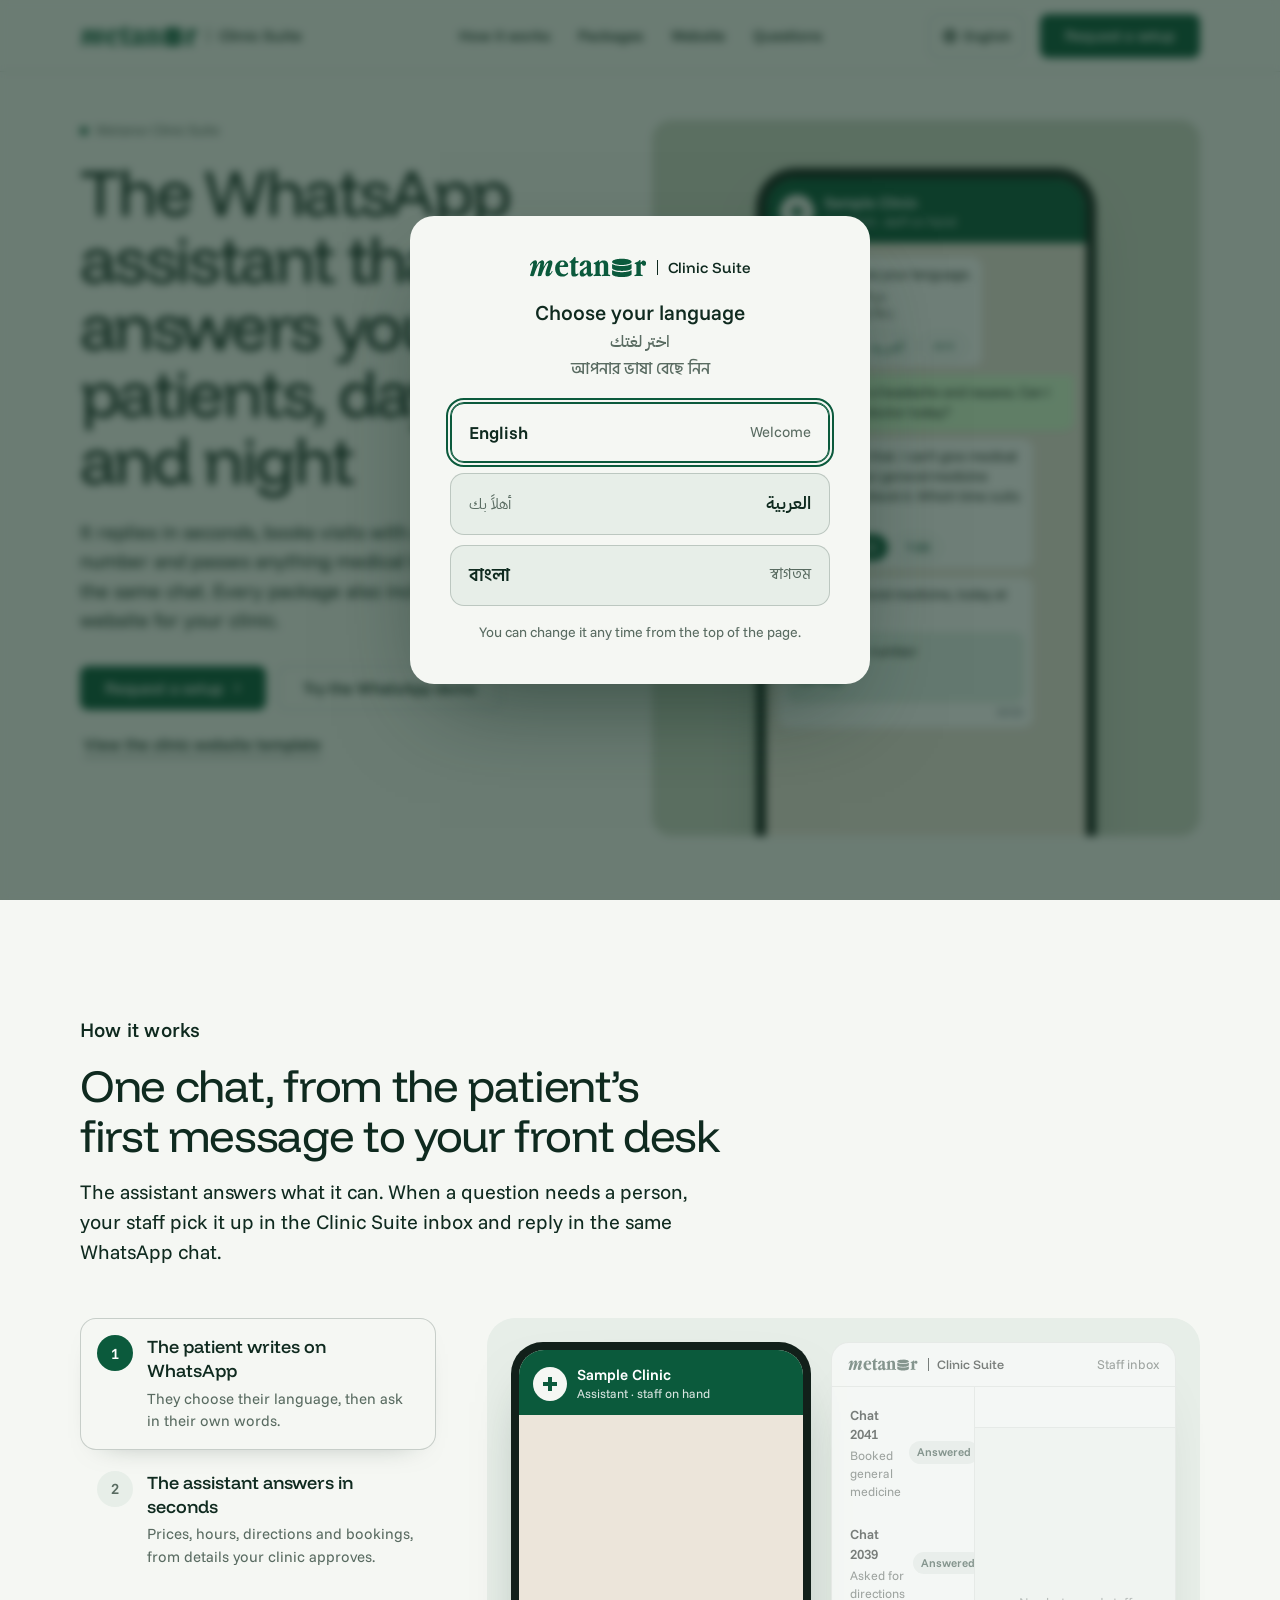
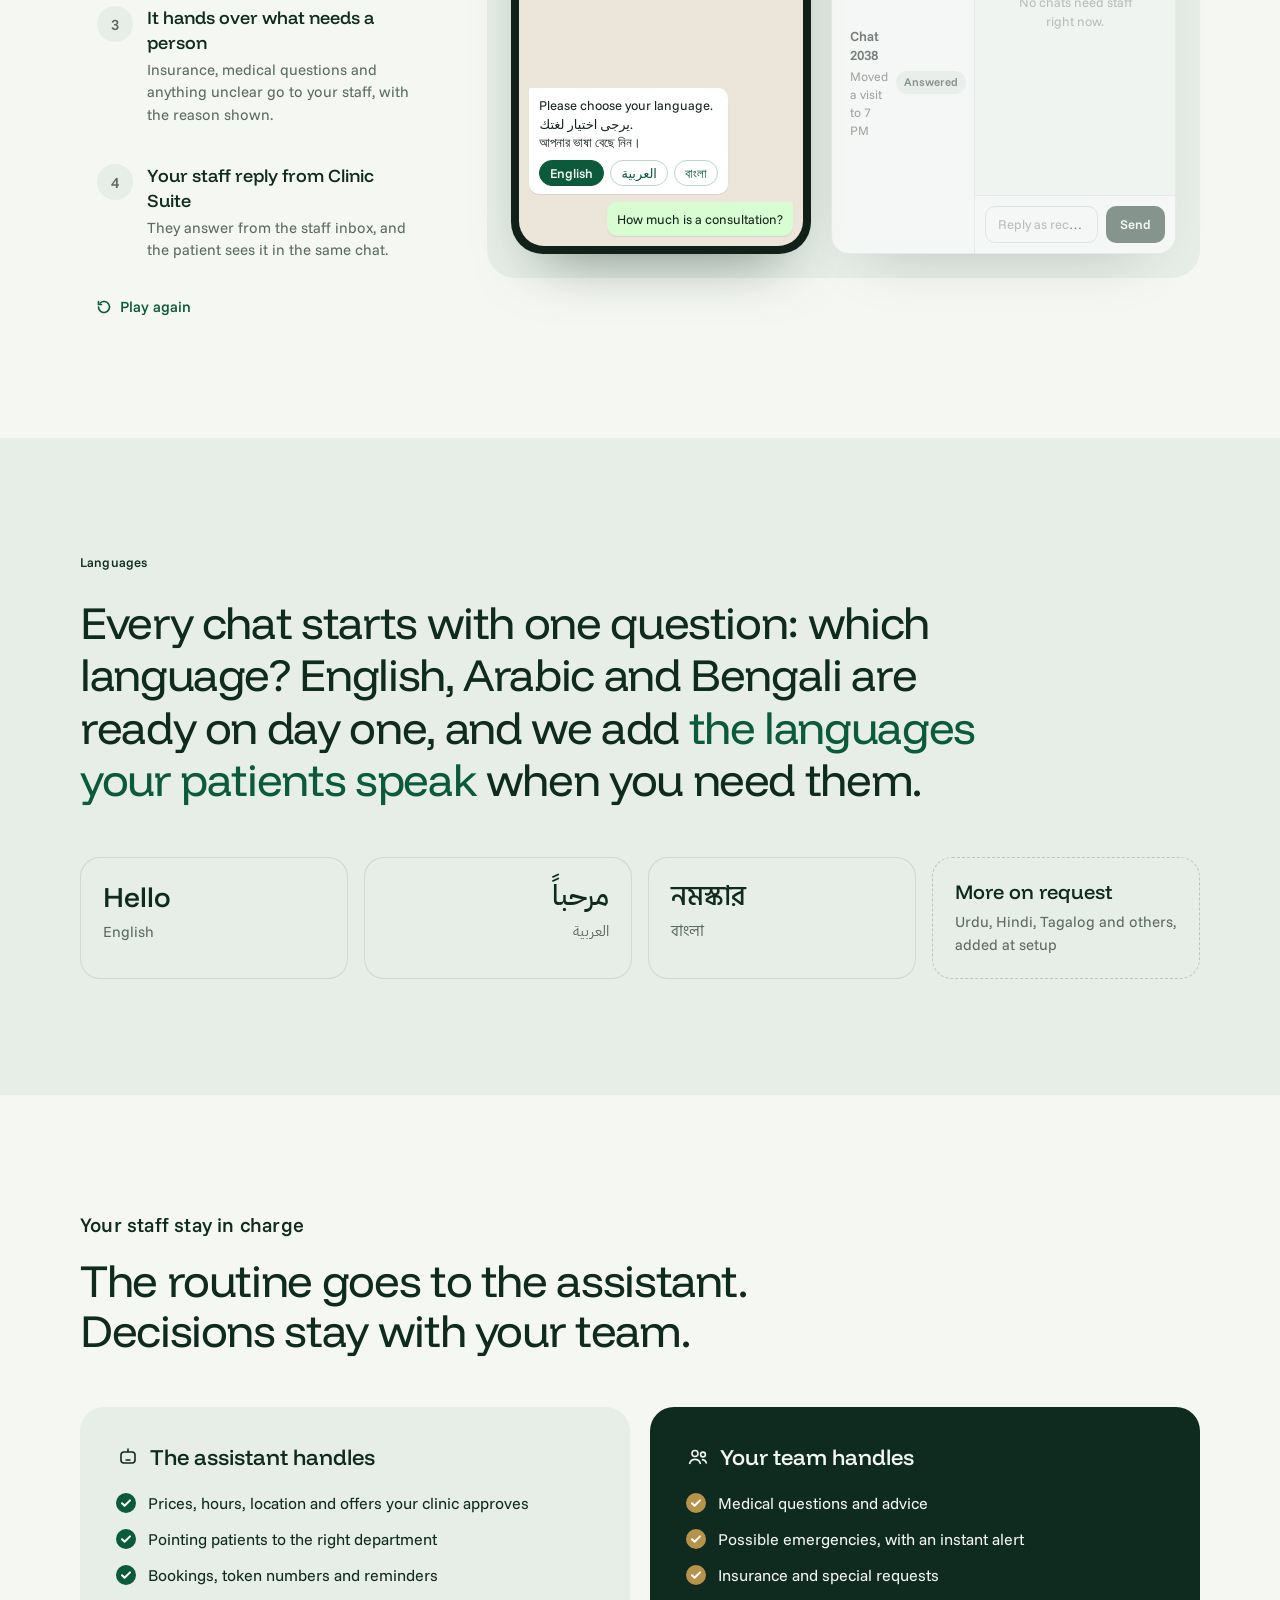
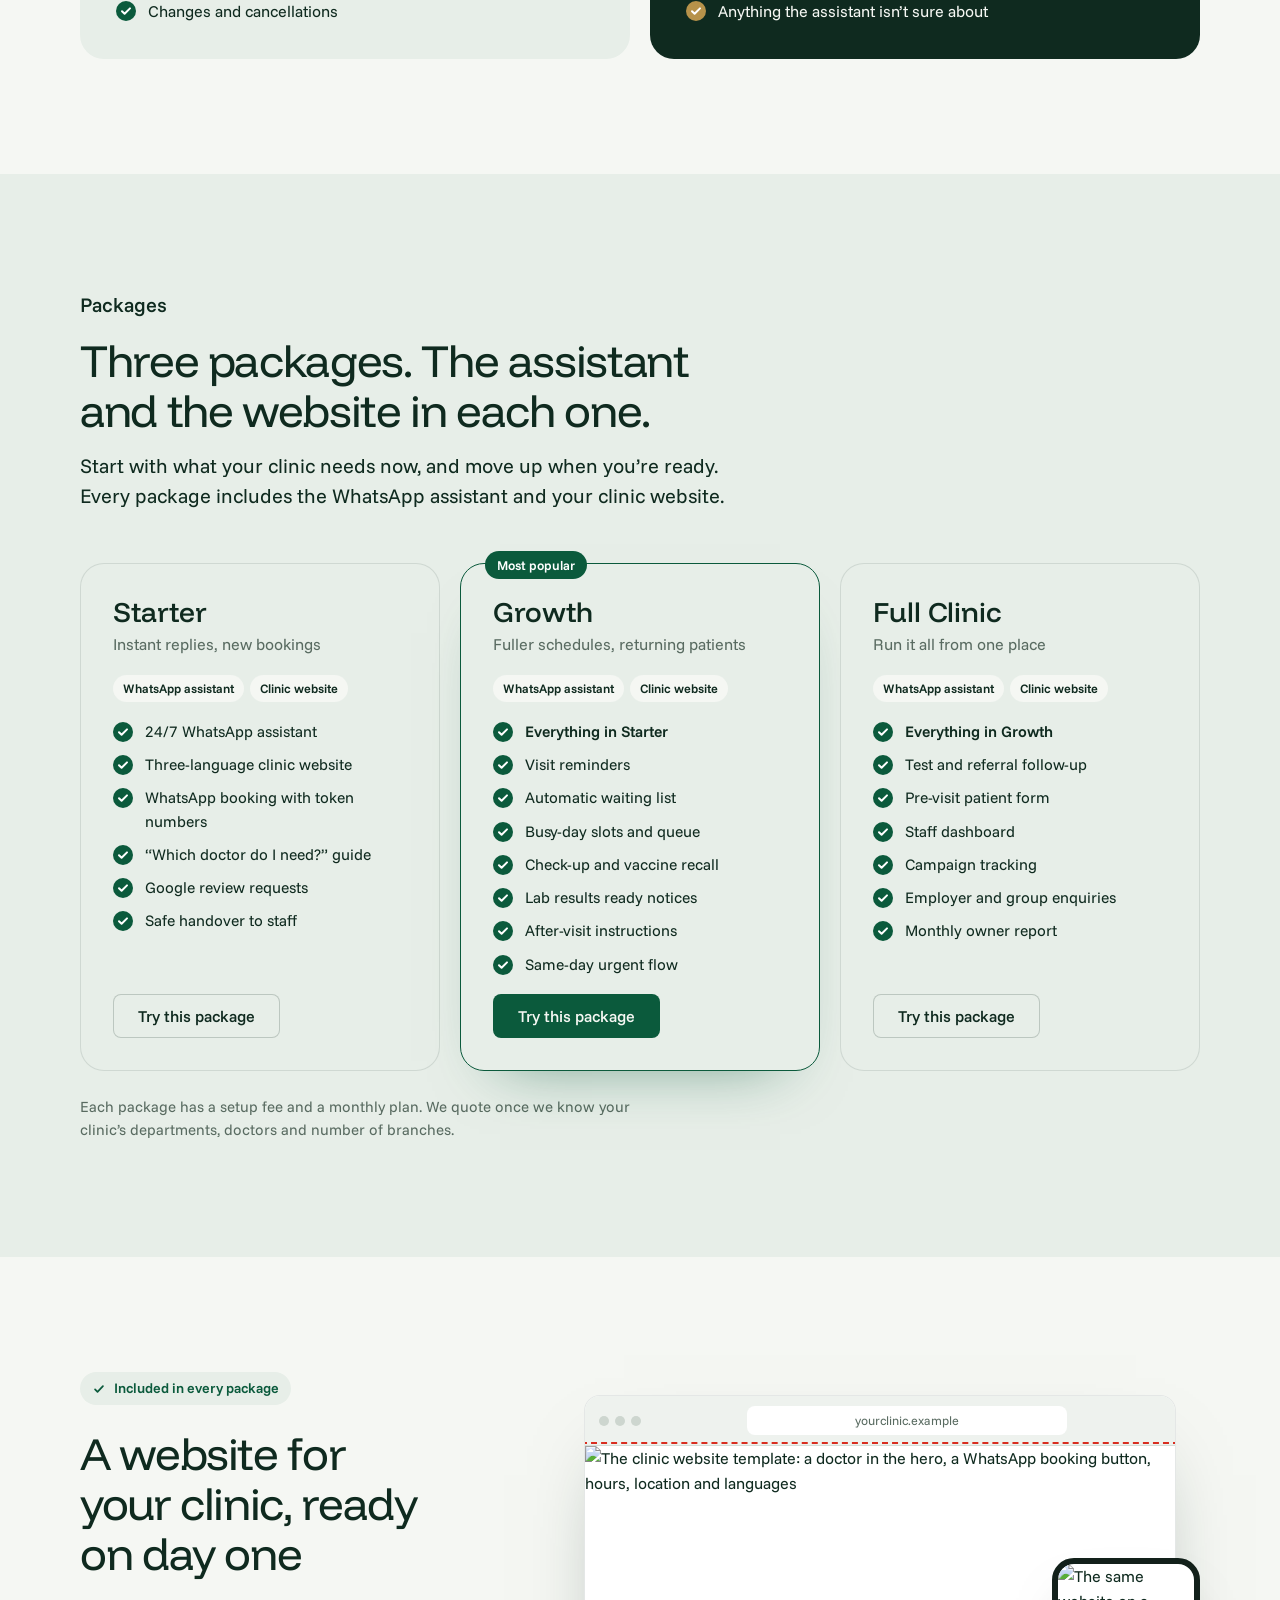
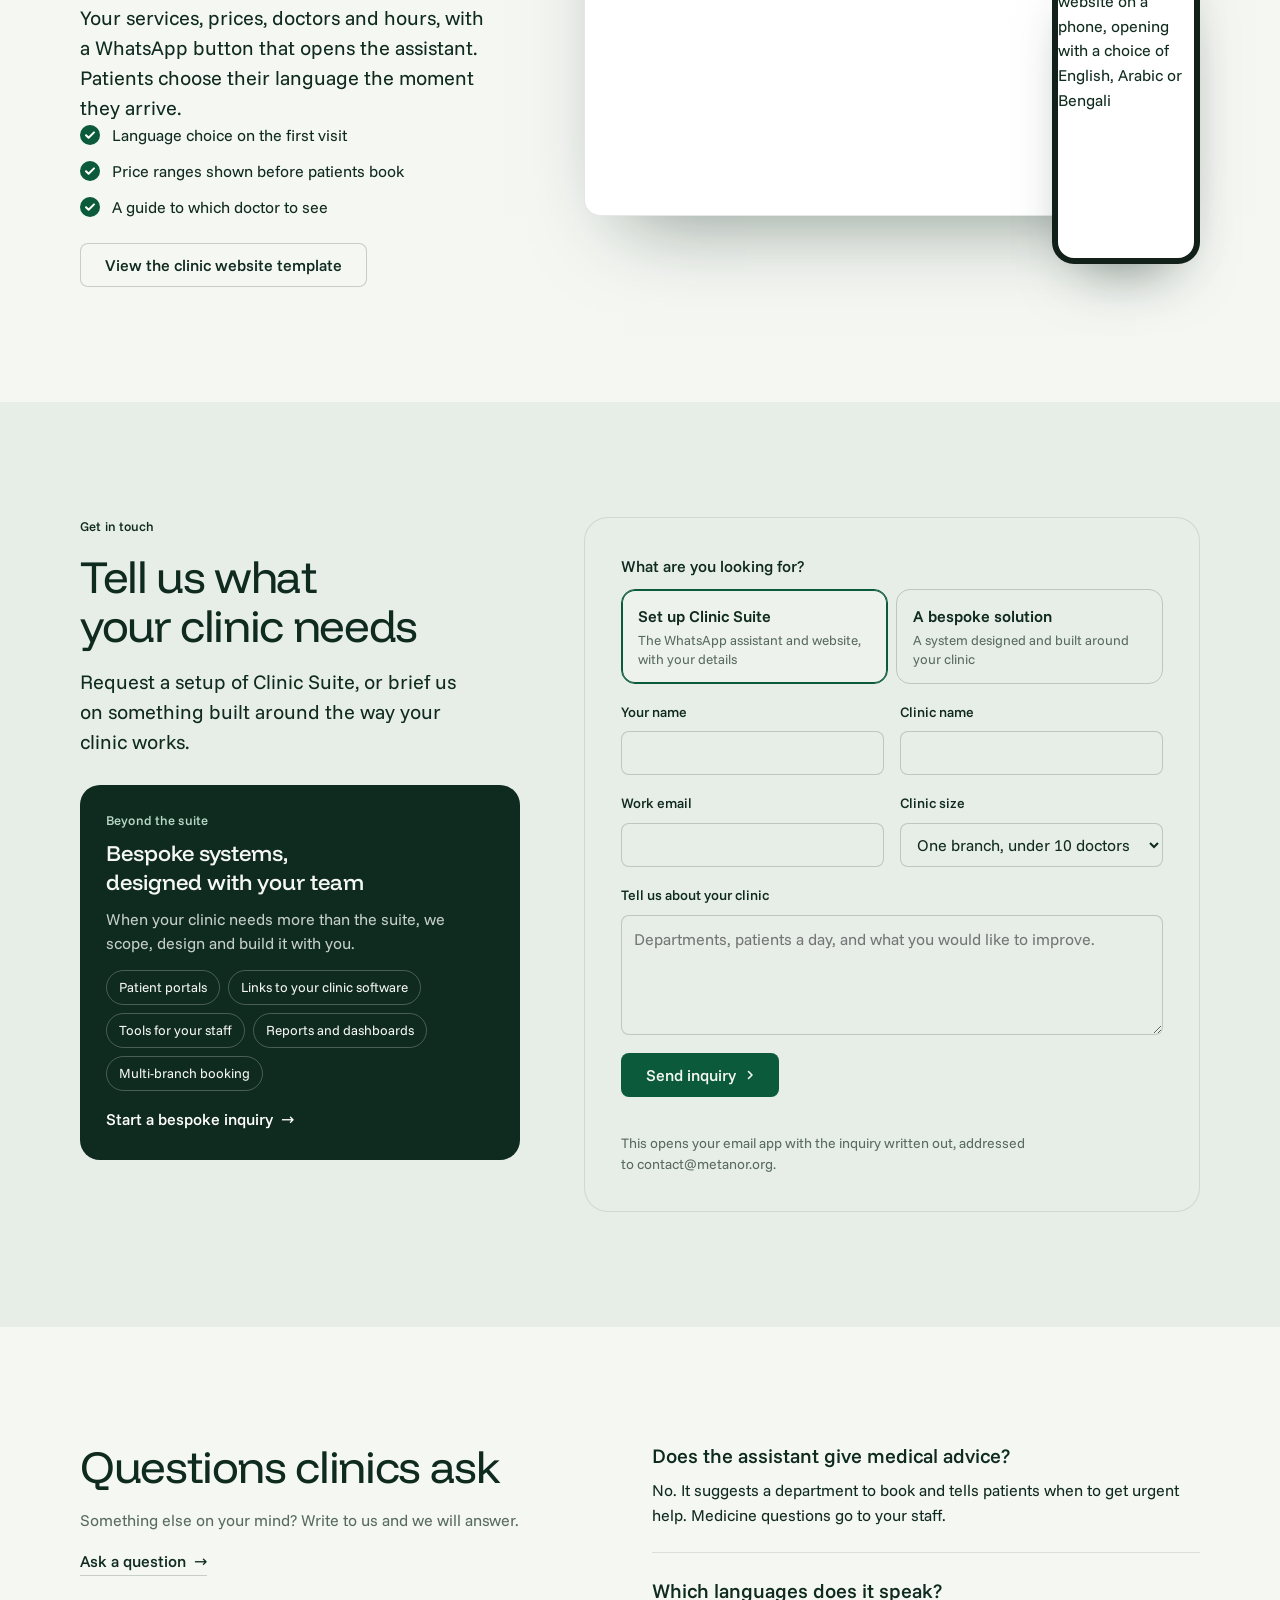
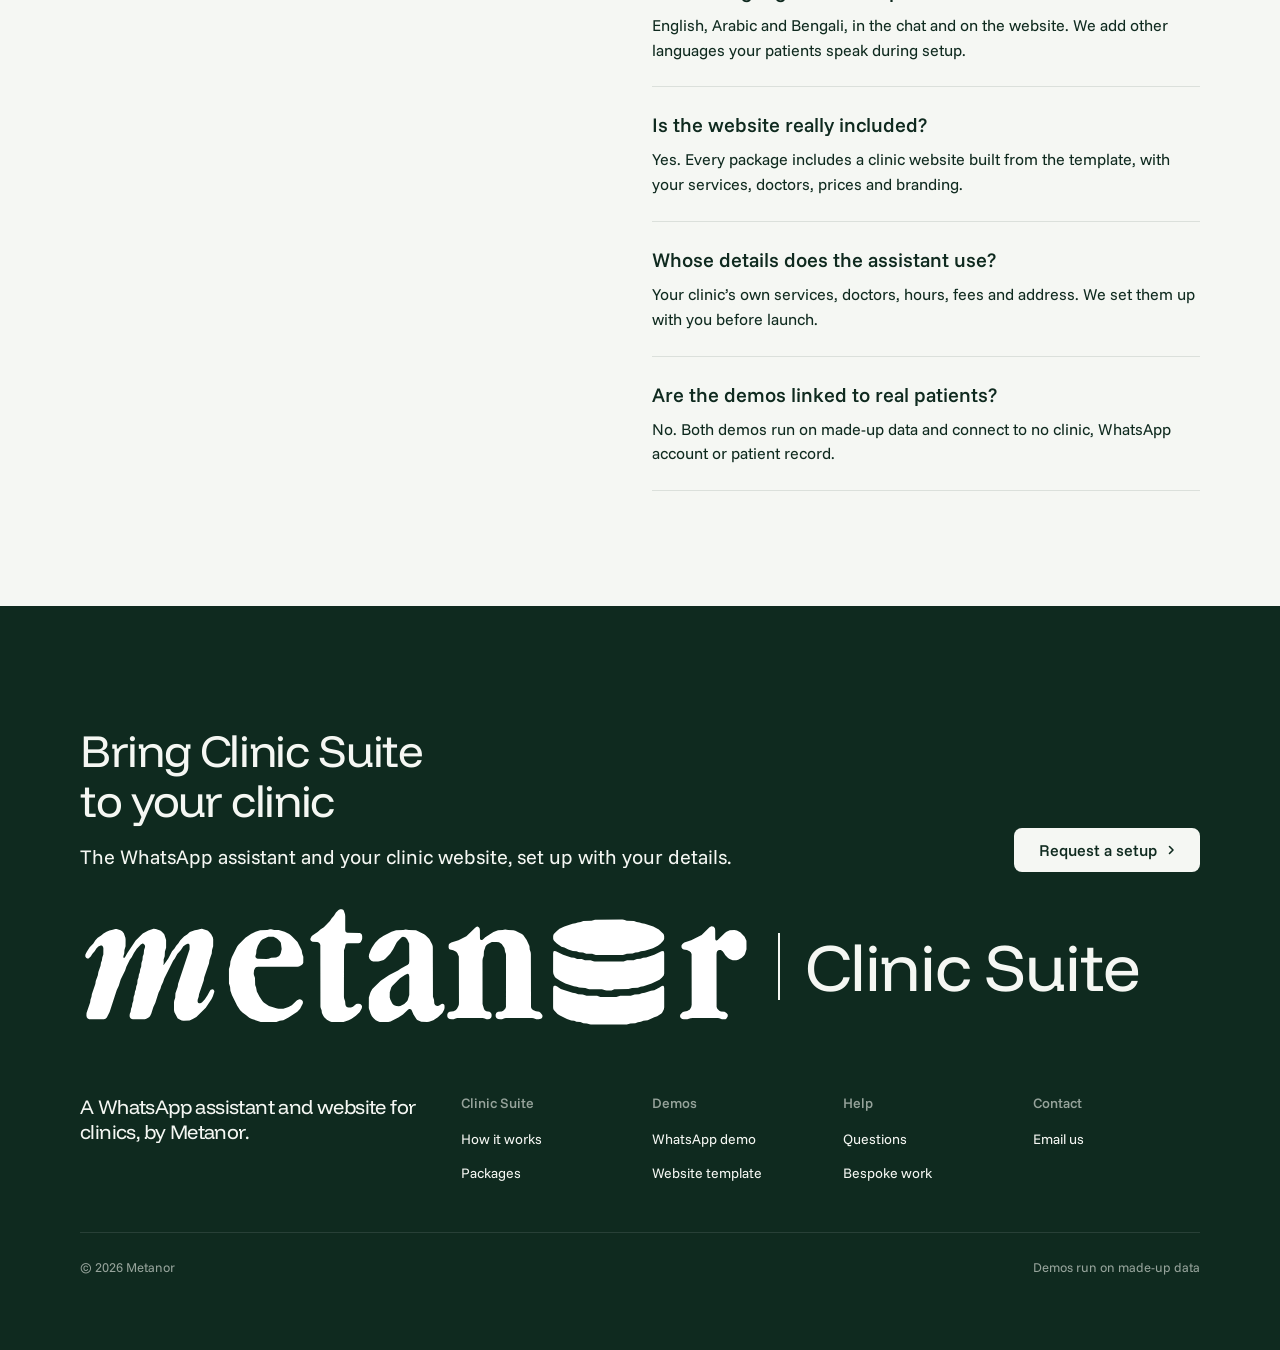
==== commit 07566c55: "Revamp Metanor Clinic Suite landing page and demos - Landing page rebuilt around the WhatsApp assist" ====
--- a/index.html
+++ b/index.html
@@ -1,396 +1,369 @@
 <!doctype html>
-<html lang="ar" dir="rtl">
+<html lang="en" dir="ltr" data-type="software" data-radius="soft" data-ground="sage" data-buttons="solid" data-motion>
 <head>
 <meta charset="utf-8">
 <meta name="viewport" content="width=device-width, initial-scale=1, viewport-fit=cover">
-<title>Metanor Clinic Suite</title>
-<meta name="description" content="A multilingual clinic website and WhatsApp patient assistant by Metanor. Sample demo.">
-<script>(function(){var l='ar';try{var s=localStorage.getItem('clinicSuiteLang');if(s==='en'||s==='bn'||s==='ar')l=s;}catch(e){}document.documentElement.lang=l;document.documentElement.dir=l==='ar'?'rtl':'ltr';})();</script>
+<title>Metanor Clinic Suite: a WhatsApp assistant and website for clinics</title>
+<meta name="description" content="Metanor Clinic Suite answers your patients on WhatsApp in their own language, books visits with a token number and hands anything medical to your staff. Every package includes a clinic website.">
+<meta property="og:type" content="website">
+<meta property="og:title" content="Metanor Clinic Suite">
+<meta property="og:description" content="A WhatsApp assistant for clinics, with a clinic website in every package.">
+<meta property="og:image" content="share.jpg">
+<meta name="twitter:card" content="summary_large_image">
+<link rel="icon" href="favicon.svg" type="image/svg+xml">
+<meta name="theme-color" content="#f5f7f3">
+<meta name="site-kind" content="software">
+<meta name="page-type" content="software">
+<script>(function(){var l='en';try{var q=(location.search.match(/[?&]lang=(en|ar|bn)(?![a-z])/)||[])[1];var s=q||localStorage.getItem('clinicSuiteLang');if(s==='en'||s==='ar'||s==='bn')l=s;}catch(e){}var d=document.documentElement;d.lang=l;d.dir=l==='ar'?'rtl':'ltr';})();</script>
 <link rel="preconnect" href="https://fonts.googleapis.com">
 <link rel="preconnect" href="https://fonts.gstatic.com" crossorigin>
-<link rel="stylesheet" href="https://fonts.googleapis.com/css2?family=Fraunces:ital,opsz,wght@0,9..144,600;0,9..144,700;1,9..144,600&family=IBM+Plex+Sans:wght@400;500;600&family=Hind+Siliguri:wght@400;500;600&family=Noto+Naskh+Arabic:wght@500;600&family=Alexandria:wght@500;600;700&family=IBM+Plex+Sans+Arabic:wght@400;500;600&display=swap">
+<link href="https://fonts.googleapis.com/css2?family=Funnel+Display:wght@400..700&family=Funnel+Sans:wght@400..600&family=IBM+Plex+Sans+Arabic:wght@400;500;600&family=Hind+Siliguri:wght@400;500;600&family=DM+Mono:wght@400;500&display=swap" rel="stylesheet">
+<link rel="stylesheet" href="assets/system.css">
+<link rel="stylesheet" href="assets/ui/cards.css">
+<link rel="stylesheet" href="assets/motion/motion.css">
+<link rel="stylesheet" href="assets/layout/layout.css">
 <style>
-  /* Layout: one patient's chat runs through the page, from the hero phone to the front desk. */
-  :root {
-    color-scheme: light;
-    --navy: #2a4d85; --navy-deep: #1d3762; --navy-ink: #122440;
-    --paper: #f4f6fa; --white: #fff; --line: #d5deeb; --muted: #566a88;
-    --sky: #c5d6ef; --coral: #e4644f; --coral-deep: #b9412e;
-    --green: #0b3f30; --gold: #b7924a; --gold-light: #e2c98f; --ivory: #fbf8ef;
-    --chat: #e9e2d8; --chat-out: #d9fdd3; --wa-head: #0b6b58;
-    --display: "Fraunces", Georgia, serif;
-    --body: "IBM Plex Sans", "Segoe UI", system-ui, sans-serif;
-    --script: "Hind Siliguri", "Noto Naskh Arabic", "Nirmala UI", "Segoe UI", sans-serif;
-  }
-  * { box-sizing: border-box; }
-  html { scroll-behavior: smooth; scroll-padding-top: 24px; }
-  body { margin: 0; background: var(--paper); color: var(--navy-ink); font: 400 17px/1.6 var(--body); overflow-x: hidden; }
-  h1, h2, h3, p { margin: 0; }
-  h1, h2 { font-family: var(--display); font-weight: 700; line-height: 1.08; letter-spacing: -.012em; text-wrap: balance; }
-  h2 { font-size: clamp(2rem, 4.6vw, 3.5rem); color: var(--navy-deep); }
-  h3 { font-size: 1.12rem; line-height: 1.35; font-weight: 600; }
-  a { color: inherit; }
-  button { font: inherit; color: inherit; cursor: pointer; }
-  :focus-visible { outline: 3px solid var(--coral); outline-offset: 3px; border-radius: 4px; }
-  .wrap { width: min(1200px, 100%); margin-inline: auto; padding-left: max(20px, env(safe-area-inset-left, 0px)); padding-right: max(20px, env(safe-area-inset-right, 0px)); }
-  section { padding-block: clamp(72px, 9vw, 128px); }
-  .kicker { font-weight: 600; font-size: .92rem; color: var(--coral-deep); }
-  .lead { color: var(--muted); font-size: 1.12rem; max-width: 36em; }
-  .head { display: grid; gap: 14px; max-width: 760px; margin-bottom: clamp(36px, 5vw, 64px); }
-
-  .btn { display: inline-flex; align-items: center; justify-content: center; min-height: 52px; padding: 12px 24px; border-radius: 10px; font-weight: 600; text-decoration: none; white-space: nowrap; transition: background .2s, border-color .2s; }
-  .btn-coral { background: var(--coral); color: #fff; }
-  .btn-coral:hover { background: var(--coral-deep); }
-  .btn-ghost { border: 1px solid rgba(255,255,255,.45); color: #fff; }
-  .btn-ghost:hover { background: rgba(255,255,255,.1); }
-
-  /* Hero */
-  .hero { position: relative; color: #fff; padding-block: 10px 0; overflow: hidden; background: radial-gradient(620px 460px at 88% 62%, rgba(90,133,201,.45), transparent 68%), radial-gradient(620px 420px at 2% 105%, rgba(228,100,79,.22), transparent 65%), linear-gradient(180deg, var(--navy) 0, var(--navy) 120px, var(--navy-deep) 68%, var(--navy-ink) 100%); }
-  .bar { display: flex; align-items: center; gap: 24px; }
-  .logo { display: block; height: clamp(62px, 7vw, 84px); width: auto; margin-inline-start: -12px; }
-  .bar nav { display: flex; gap: 22px; margin-inline-start: auto; white-space: nowrap; font-size: .96rem; font-weight: 500; }
-  .bar nav a { text-decoration: none; padding-block: 6px; border-bottom: 1px solid transparent; }
-  .bar nav a:hover { border-color: var(--gold-light); }
-  .bar .contact-link { text-decoration: none; font-weight: 500; font-size: .95rem; white-space: nowrap; padding: 8px 16px; border: 1px solid rgba(255,255,255,.4); border-radius: 8px; }
-  .bar .contact-link:hover { background: rgba(255,255,255,.1); }
-  .hero-grid { display: grid; grid-template-columns: minmax(0, 1.02fr) minmax(0, .98fr); gap: clamp(24px, 4vw, 56px); align-items: end; padding-top: clamp(28px, 4vw, 56px); }
-  .hero-copy { display: grid; gap: 22px; padding-bottom: clamp(56px, 7vw, 104px); }
-  .hero .kicker { color: var(--gold-light); }
-  h1 { font-size: clamp(3rem, 6.5vw, 5.7rem); }
-  h1 em { font-style: italic; font-weight: 600; color: var(--gold-light); }
-  .hero .lead { color: #e2eaf6; font-size: 1.2rem; }
-  .cta { display: flex; flex-wrap: wrap; gap: 12px; }
-  .lang-row { display: flex; flex-wrap: wrap; align-items: center; gap: 12px; color: var(--sky); font-size: .95rem; }
-  .tabs { display: inline-flex; padding: 3px; gap: 2px; border-radius: 10px; background: rgba(255,255,255,.12); }
-  .tabs button { border: 0; background: none; color: #fff; padding: 6px 15px; min-height: 36px; border-radius: 8px; font-family: var(--script); font-weight: 600; }
-  .tabs button[aria-pressed="true"] { background: #fff; color: var(--navy-deep); }
-
-  .scene { position: relative; min-height: clamp(470px, 46vw, 590px); }
-  .browser { position: absolute; inset-inline-start: 0; top: 10px; width: 84%; background: var(--ivory); border-radius: 12px 12px 0 0; overflow: hidden; box-shadow: 0 30px 60px -30px rgba(5,15,35,.8); }
-  .chrome { display: flex; gap: 6px; padding: 11px 14px; background: #e9e3d3; }
-  .chrome i { width: 9px; height: 9px; border-radius: 50%; background: #c7bea6; }
-  .site-top { display: flex; align-items: center; gap: 10px; padding: 12px 18px; color: var(--green); font-family: var(--display); font-weight: 600; font-size: 1rem; }
-  .badge { flex: none; width: 28px; height: 32px; padding-top: 4px; border-radius: 14px 14px 2px 2px; background: var(--green); color: var(--gold-light); display: grid; place-items: center; font-size: .62rem; font-weight: 600; }
-  .site-hero { position: relative; display: grid; grid-template-columns: 1.1fr .9fr; min-height: 420px; background: var(--green); color: #fff; padding: 30px 0 0 24px; gap: 14px; }
-  .site-hero h4 { margin: 0; font: 600 clamp(1.4rem, 2.5vw, 2rem)/1.3 var(--script); }
-  .site-arch { align-self: end; justify-self: end; width: 100%; max-width: 170px; aspect-ratio: 520/660; margin-inline-end: 20px; border-radius: 85px 85px 0 0; background: url("demos/clinic-website/assets/photos/doctor-hero.jpg") 56% 0/cover no-repeat; }
-
-  .phone { position: absolute; inset-inline-end: 0; bottom: 0; width: min(62%, 310px); background: #0c1416; padding: 8px 8px 0; border-radius: 34px 34px 0 0; box-shadow: 0 34px 60px -24px rgba(0,0,0,.75); }
-  .screen { background: var(--chat); border-radius: 27px 27px 0 0; overflow: hidden; height: clamp(400px, 37vw, 500px); display: flex; flex-direction: column; color: #16211c; }
-  .chat-head { background: var(--wa-head); color: #fff; padding: 14px 14px 11px; display: flex; gap: 9px; align-items: center; font-size: .9rem; font-weight: 600; font-family: var(--script); }
-  .chat-head .av { flex: none; width: 28px; height: 28px; border-radius: 50%; background: #f7e9bd; color: #6e500f; font: 700 .68rem var(--body); display: grid; place-items: center; }
-  .log { flex: 1; padding: 12px 9px; display: flex; flex-direction: column; gap: 7px; font: 500 .92rem/1.45 var(--script); overflow: hidden; }
-  .bubble { max-width: 86%; padding: 6px 10px; border-radius: 9px; background: #fff; align-self: flex-start; box-shadow: 0 1px 1px rgba(0,0,0,.1); animation: pop .32s ease-out backwards; }
-  .bubble.me { background: var(--chat-out); align-self: flex-end; }
-  .token { background: #eaf4ee; border: 1px solid #bfdccd; }
-  .token b { display: block; font: 700 1.3rem var(--body); color: var(--green); }
-  .bubble:nth-child(2) { animation-delay: .1s; } .bubble:nth-child(3) { animation-delay: .2s; } .bubble:nth-child(4) { animation-delay: .3s; } .bubble:nth-child(5) { animation-delay: .4s; }
-  @keyframes pop { from { transform: translateY(8px) scale(.98); } }
-
-  /* Journey */
-  .journey { list-style: none; margin: 0; padding: 0; display: grid; grid-template-columns: repeat(5, minmax(0, 1fr)); counter-reset: s; position: relative; }
-  .journey::before { content: ""; position: absolute; top: 25px; inset-inline: 10% 10%; border-top: 2px dashed var(--sky); }
-  .journey li { counter-increment: s; position: relative; display: grid; gap: 8px; justify-items: center; text-align: center; padding-inline: 12px; align-content: start; }
-  .journey li::before { content: counter(s); width: 52px; height: 52px; border-radius: 50%; display: grid; place-items: center; background: var(--navy); color: #fff; font: 700 1.3rem var(--display); box-shadow: 0 0 0 8px var(--paper); position: relative; }
-  .journey li:last-child::before { background: var(--coral); }
-  .journey h3 { margin-top: 8px; }
-  .journey p { color: var(--muted); font-size: .97rem; }
-
-  /* Product panels: real demos, scaled down */
-  .products { background: var(--navy-ink); color: #fff; }
-  .products h2 { color: #fff; }
-  .products .kicker { color: var(--gold-light); }
-  .products .lead { color: var(--sky); }
-  .product { display: grid; grid-template-columns: minmax(0, 1.5fr) minmax(0, 1fr); gap: clamp(28px, 5vw, 68px); align-items: center; text-decoration: none; }
-  .product + .product { margin-top: clamp(56px, 7vw, 96px); }
-  .product.flip { grid-template-columns: minmax(0, 1fr) minmax(0, 1.5fr); }
-  .product.flip .shot { order: 2; }
-  .shot { position: relative; aspect-ratio: 1320/820; overflow: hidden; border-radius: 12px; background: var(--navy-deep); box-shadow: 0 0 0 1px rgba(197,214,239,.25), 0 34px 60px -30px #000; transition: transform .25s; }
-  .product:hover .shot { transform: translateY(-5px); }
-  .shot iframe { position: absolute; top: 0; left: 0; width: 1320px; height: 820px; border: 0; transform-origin: 0 0; pointer-events: none; }
-  .product-copy { display: grid; gap: 14px; justify-items: start; }
-  .product-copy h3 { font: 700 clamp(1.7rem, 3vw, 2.5rem)/1.12 var(--display); }
-  .product-copy p { color: var(--sky); }
-  .ticks { list-style: none; margin: 0; padding: 0; display: grid; gap: 5px; color: #e2eaf6; font-size: .98rem; }
-  .ticks li::before { content: "✓"; color: var(--gold-light); margin-inline-end: 9px; font-weight: 600; }
-  .open { display: inline-flex; margin-top: 6px; padding: 11px 20px; border-radius: 9px; background: #fff; color: var(--navy-deep); font-weight: 600; }
-  .product:hover .open { background: var(--gold-light); }
-
-  /* Who handles what */
-  .split { display: grid; grid-template-columns: repeat(2, minmax(0, 1fr)); border-radius: 18px; overflow: hidden; box-shadow: 0 26px 50px -34px rgba(22,43,77,.6); }
-  .side { padding: clamp(26px, 4vw, 48px); display: grid; gap: 18px; align-content: start; }
-  .side.bot { background: var(--white); }
-  .side.staff { background: var(--navy); color: #fff; }
-  .side h3 { font: 700 clamp(1.5rem, 2.6vw, 2.1rem)/1.15 var(--display); }
-  .side ul { list-style: none; margin: 0; padding: 0; display: grid; }
-  .side li { padding-block: 12px; border-top: 1px solid var(--line); }
-  .side.staff li { border-color: rgba(255,255,255,.2); }
-  .note { margin-top: 18px; color: var(--muted); max-width: 46em; }
-
-  .gains { background: var(--white); }
-  .gain-list { list-style: none; margin: 0; padding: 0; border-top: 2px solid var(--navy); }
-  .gain-list li { display: grid; grid-template-columns: minmax(0, .85fr) minmax(0, 1.15fr); gap: 6px clamp(20px, 6vw, 80px); padding-block: 22px; border-bottom: 1px solid var(--line); align-items: baseline; }
-  .gain-list h3 { font: 600 clamp(1.2rem, 2vw, 1.55rem)/1.25 var(--display); color: var(--coral-deep); }
-
-  .contact { color: #fff; background: radial-gradient(620px 340px at 88% 0, rgba(228,100,79,.3), transparent 65%), linear-gradient(160deg, var(--navy), var(--navy-deep)); }
-  .contact-grid { display: grid; grid-template-columns: minmax(0, 1.3fr) auto; gap: clamp(24px, 6vw, 70px); align-items: end; }
-  .contact h2 { color: #fff; margin-bottom: 14px; font-size: clamp(2.3rem, 5.6vw, 4.4rem); }
-  .contact p { color: var(--sky); font-size: 1.12rem; max-width: 34em; }
-  footer { background: var(--navy-ink); color: var(--sky); padding-block: 18px; font-size: .86rem; }
-  .foot { display: flex; flex-wrap: wrap; justify-content: space-between; gap: 6px 24px; }
-
-  @media (max-width: 980px) {
-    .bar nav { display: none; }
-    .hero-grid { grid-template-columns: minmax(0, 1fr); }
-    .hero-copy { padding-bottom: 8px; }
-    .scene { min-height: 500px; width: min(100%, 560px); margin-inline: auto; }
-    .journey { grid-template-columns: minmax(0, 1fr); gap: 26px; }
-    .journey::before { top: 20px; bottom: 60px; inset-inline: 25px auto; border-top: 0; border-inline-start: 2px dashed var(--sky); }
-    .journey li { grid-template-columns: 52px minmax(0, 1fr); justify-items: start; text-align: start; padding-inline: 0; column-gap: 18px; }
-    .journey li::before { grid-row: span 2; }
-    .journey h3 { margin-top: 0; }
-    .product, .product.flip, .split, .contact-grid, .gain-list li { grid-template-columns: minmax(0, 1fr); }
-    .product.flip .shot { order: 0; }
-  }
-  @media (max-width: 480px) {
-    .cta .btn { width: 100%; }
-    .scene { min-height: 450px; }
-    .browser { display: none; }
-    .phone { inset-inline: 0; margin-inline: auto; width: min(84%, 310px); }
-    .contact .btn { white-space: normal; overflow-wrap: anywhere; }
-  }
-  @media (prefers-reduced-motion: reduce) { html { scroll-behavior: auto; } .bubble { animation: none; } .shot, .btn { transition: none; } }
-
-  html[lang="ar"] { --display: "Alexandria", "Segoe UI", Tahoma, sans-serif; --body: "IBM Plex Sans Arabic", "Segoe UI", Tahoma, sans-serif; }
-  html[lang="bn"] { --display: "Hind Siliguri", "Nirmala UI", "Segoe UI", sans-serif; --body: "Hind Siliguri", "Nirmala UI", "Segoe UI", sans-serif; }
-  html[lang="ar"] h1, html[lang="ar"] h2, html[lang="bn"] h1, html[lang="bn"] h2 { line-height: 1.32; letter-spacing: 0; font-weight: 600; }
-  html[lang="ar"] h1 em, html[lang="bn"] h1 em { font-style: normal; }
-  html[lang="ar"] h1, html[lang="bn"] h1 { font-size: clamp(2.5rem, 5vw, 4.3rem); }
-  .bar .tabs { margin-inline-start: 0; flex: none; }
-  .bar nav + .tabs { margin-inline-start: 4px; }
-  .bar .contact-link { flex: none; }
-  .logo { direction: ltr; }
-  .site-hero { padding: 30px 0 0; padding-inline-start: 24px; }
-  .site-hero h4 { padding-inline-end: 8px; }
-  .chooser { position: fixed; inset: 0; margin: auto; height: fit-content; max-height: calc(100dvh - 24px); overflow-y: auto; }
-  .tiers-band { background: var(--white); }
-  .tiers { display: grid; grid-template-columns: repeat(3, minmax(0, 1fr)); gap: clamp(14px, 2vw, 24px); align-items: stretch; }
-  .tier { position: relative; display: flex; flex-direction: column; gap: 8px; border: 1px solid var(--line); border-radius: 16px; padding: clamp(22px, 2.6vw, 32px); min-width: 0; }
-  .tier.main { background: var(--navy-deep); border-color: var(--navy-deep); color: #fff; }
-  .tier h3 { font: 700 clamp(1.5rem, 2.4vw, 2rem)/1.2 var(--display); color: var(--navy-deep); }
-  .tier.main h3 { color: #fff; }
-  .tier-sub { color: var(--muted); }
-  .tier.main .tier-sub { color: var(--sky); }
-  .pop { align-self: flex-start; background: var(--gold-light); color: var(--navy-ink); font-size: .82rem; font-weight: 600; padding: 2px 10px; border-radius: 999px; }
-  .tier ul { list-style: none; margin: 12px 0 18px; padding: 0; display: grid; gap: 9px; font-size: .98rem; flex: 1; align-content: start; }
-  .tier li { position: relative; padding-inline-start: 22px; }
-  .tier li::before { content: "✓"; position: absolute; inset-inline-start: 0; color: var(--coral-deep); font-weight: 700; }
-  .tier.main li::before { color: var(--gold-light); }
-  .tier li.inherit { font-weight: 600; }
-  .tier-go { display: flex; align-items: center; justify-content: center; min-height: 46px; border-radius: 9px; border: 1px solid var(--navy); color: var(--navy-deep); font-weight: 600; text-decoration: none; }
-  .tier-go:hover { background: var(--paper); }
-  .tier.main .tier-go { background: var(--coral); border-color: var(--coral); color: #fff; }
-  .tier.main .tier-go:hover { background: var(--coral-deep); }
-  .tier-note { margin-top: 20px; color: var(--muted); }
-  .chooser { border: 0; border-radius: 20px; padding: clamp(24px, 4vw, 40px); width: min(460px, calc(100vw - 32px)); background: var(--navy); color: #fff; text-align: center; }
-  .chooser::backdrop { background: rgba(18,36,64,.78); }
-  .chooser img { height: 76px; width: auto; margin-inline: auto; display: block; }
-  .chooser h2 { color: #fff; font: 600 1.15rem/1.5 var(--script); display: grid; gap: 2px; margin-block: 8px 20px; letter-spacing: 0; }
-  .choices { display: grid; gap: 10px; }
-  .choices button { min-height: 58px; border-radius: 12px; border: 1px solid rgba(255,255,255,.35); background: rgba(255,255,255,.1); color: #fff; font: 600 1.25rem var(--script); }
-  .choices button:hover { background: #fff; color: var(--navy-deep); }
-  @media (max-width: 980px) { .tiers { grid-template-columns: minmax(0, 1fr); } .bar .tabs { margin-inline-start: auto; } }
-  @media (max-width: 620px) { .bar { flex-wrap: wrap; gap: 8px 12px; } .bar .contact-link { display: none; } .tabs button { padding: 6px 10px; } }
+:root {
+  --p-bg: #f5f7f3; --p-surface: #e7eee8; --p-ink: #0f2a1f; --p-muted: #596b61;
+  --p-accent: #0b5a3c; --p-accent-ink: #f5f7f3; --p-action: #0b5a3c; --p-action-ink: #f5f7f3;
+  --p-inv-bg: #0f2a1f; --p-inv-surface: #1e362b; --p-inv-ink: #f5f7f3; --p-inv-muted: #96a39b;
+  --p-inv-accent: #f5f7f3; --p-inv-accent-ink: #0f2a1f; --p-inv-action: #f5f7f3; --p-inv-action-ink: #0f2a1f;
+  --font-display: "Funnel Display", system-ui, sans-serif;
+  --font-text: "Funnel Sans", system-ui, sans-serif;
+  --font-mono: "DM Mono", ui-monospace, "SFMono-Regular", Menlo, Consolas, monospace;
+  --display-weight: 400;
+  --display-tracking: -0.03em;
+  --display-tracking-xl: -0.04em;
+  --ly-scale: 0.98;
+}
+html[lang="ar"] { --font-display: "IBM Plex Sans Arabic", "Segoe UI", Tahoma, sans-serif; --font-text: "IBM Plex Sans Arabic", "Segoe UI", Tahoma, sans-serif; --display-weight: 500; --display-tracking: 0; --display-tracking-xl: 0; }
+html[lang="bn"] { --font-display: "Hind Siliguri", "Nirmala UI", sans-serif; --font-text: "Hind Siliguri", "Nirmala UI", sans-serif; --display-weight: 500; --display-tracking: 0; --display-tracking-xl: 0; }
+html:is([lang="ar"], [lang="bn"]) :is(h1, h2, .mo-wh__text) { line-height: 1.35; }
 </style>
+<link rel="stylesheet" href="assets/ui/base.css">
+<script>document.documentElement.classList.add('m-enter');setTimeout(()=>document.documentElement.classList.add('m-enter-done'),700)</script>
+<script>document.documentElement.classList.add('mo-js');setTimeout(()=>document.documentElement.classList.add('mo-safe'),2500)</script>
+<link rel="modulepreload" href="assets/moments/moments.js">
+<link rel="modulepreload" href="assets/moments/lib.js">
+<link rel="modulepreload" href="assets/moments/word-highlight/moment.js">
+<link rel="stylesheet" href="assets/landing.css">
 </head>
 <body>
-
-<dialog class="chooser" id="chooser" aria-labelledby="chooseTitle">
-  <img src="assets/metanor-logo.png" alt="Metanor" width="614" height="200">
-  <h2 id="chooseTitle"><span lang="ar" dir="rtl">اختر لغتك</span><span lang="en">Choose your language</span><span lang="bn">আপনার ভাষা বেছে নিন</span></h2>
-  <div class="choices">
-    <button type="button" data-choose="ar" lang="ar" dir="rtl">العربية</button>
-    <button type="button" data-choose="en" lang="en">English</button>
-    <button type="button" data-choose="bn" lang="bn">বাংলা</button>
+<!-- type: software (Metanor sells clinic software: Metanor Clinic Suite, a WhatsApp assistant with a clinic website in every package)
+     deal: hero split (the patient's phone), nav nav-centre, close close-word (the logo lockup), footer footer-dark,
+     rhythm surface-pairs, buttons solid, palette: the client's green (start.mjs brand), type funnel; Arabic: IBM Plex Sans Arabic; Bengali: Hind Siliguri
+     moment: word-highlight (#languages statement). Sections are content height (the client asked for no screen-tall gaps).
+     Language: chosen on the first visit (clinicSuiteLang, shared with both demos); the page reloads in the new language. -->
+
+<dialog class="chooser" id="chooser" aria-labelledby="chooser-h">
+  <span class="lockup" aria-hidden="true"><img src="assets/metanor-logo-green.svg" alt="" width="514" height="96"><span class="lockup__suite">Clinic Suite</span></span>
+  <h2 id="chooser-h"><span lang="en">Choose your language</span><span lang="ar" dir="rtl">اختر لغتك</span><span lang="bn">আপনার ভাষা বেছে নিন</span></h2>
+  <div class="chooser__list">
+    <button type="button" data-choose="en" lang="en"><b>English</b><span>Welcome</span></button>
+    <button type="button" data-choose="ar" lang="ar" dir="rtl"><b>العربية</b><span>أهلاً بك</span></button>
+    <button type="button" data-choose="bn" lang="bn"><b>বাংলা</b><span>স্বাগতম</span></button>
   </div>
+  <p class="chooser__more" data-i18n="chooserMore">You can change it any time from the top of the page.</p>
 </dialog>
 
-<header class="hero">
-  <div class="wrap">
-    <div class="bar">
-      <img class="logo" src="assets/metanor-logo.png" alt="Metanor" width="614" height="200">
-      <nav aria-label="Main">
-        <a href="#journey" data-t="navHow"></a>
-        <a href="#demos" data-t="navDemos"></a>
-        <a href="#packages" data-t="navPackages"></a>
-      </nav>
-      <div class="tabs" role="group" aria-label="Language">
-        <button type="button" data-lang="ar" lang="ar">العربية</button>
-        <button type="button" data-lang="en" lang="en">English</button>
-        <button type="button" data-lang="bn" lang="bn">বাংলা</button>
-      </div>
-      <a class="contact-link" href="#contact" data-t="navContact"></a>
-    </div>
-    <div class="hero-grid">
-      <div class="hero-copy">
-        <p class="kicker">Metanor Clinic Suite</p>
-        <h1><span data-t="h1a"></span> <em data-t="h1b"></em></h1>
-        <p class="lead" data-t="lede"></p>
-        <div class="cta">
-          <a class="btn btn-coral" href="demos/whatsapp-assistant/" data-t="ctaWa"></a>
-          <a class="btn btn-ghost" href="demos/clinic-website/" data-t="ctaSite"></a>
-        </div>
-      </div>
-      <div class="scene" role="img" data-t-label="sceneAlt">
-        <div class="browser">
-          <div class="chrome"><i></i><i></i><i></i></div>
-          <div class="site-top"><span class="badge">SM</span><span data-t="clinic"></span></div>
-          <div class="site-hero"><h4 data-t="siteTitle"></h4><div class="site-arch"></div></div>
-        </div>
-        <div class="phone"><div class="screen">
-          <div class="chat-head"><span class="av">SM</span><span data-t="clinic"></span></div>
-          <div class="log" id="log"></div>
-        </div></div>
-      </div>
-    </div>
+<header class="nav nav--centre">
+  <div class="wrap nav__bar">
+    <a class="skip-link" href="#top" data-i18n="skip">Skip to content</a>
+    <a class="nav__logo lockup" href="#top" aria-label="Metanor Clinic Suite"><img src="assets/metanor-logo-green.svg" alt="Metanor" width="514" height="96"><span class="lockup__suite">Clinic Suite</span></a>
+    <nav class="nav__links" aria-label="Main">
+      <div class="nav__item"><a class="nav__link" href="#how" data-i18n="navHow">How it works</a></div>
+      <div class="nav__item"><a class="nav__link" href="#packages" data-i18n="navPackages">Packages</a></div>
+      <div class="nav__item"><a class="nav__link" href="#website" data-i18n="navWebsite">Website</a></div>
+      <div class="nav__item"><a class="nav__link" href="#questions" data-i18n="navQuestions">Questions</a></div>
+    </nav>
+    <div class="nav__actions">
+      <button class="nav-lang" type="button" data-open-chooser aria-label="Language">
+        <svg viewBox="0 0 16 16" fill="none" stroke="currentColor" stroke-width="1.3" aria-hidden="true"><circle cx="8" cy="8" r="6.2"/><path d="M1.8 8h12.4M8 1.8c1.8 1.9 2.6 3.9 2.6 6.2S9.8 12.3 8 14.2C6.2 12.3 5.4 10.3 5.4 8S6.2 3.7 8 1.8Z"/></svg>
+        <span class="nav-lang__name" data-lang-name>English</span>
+      </button>
+      <a class="btn btn--primary" href="#contact" data-inquiry="setup" data-i18n="ctaSetup">Request a setup</a>
+    </div>
+    <button class="nav__toggle" type="button" aria-expanded="false" aria-label="Menu">
+      <svg width="18" height="18" viewBox="0 0 18 18" aria-hidden="true"><path d="M2 5h14M2 13h14" stroke="currentColor" stroke-width="1.6" stroke-linecap="round"/></svg>
+    </button>
   </div>
 </header>
 
-<main>
-  <section id="journey">
-    <div class="wrap">
-      <div class="head"><p class="kicker" data-t="howEye"></p><h2 data-t="howTitle"></h2></div>
-      <ol class="journey" id="steps"></ol>
-    </div>
-  </section>
-
-  <section class="products" id="demos">
-    <div class="wrap">
-      <div class="head"><p class="kicker" data-t="demoEye"></p><h2 data-t="demoTitle"></h2><p class="lead" data-t="demoLead"></p></div>
-      <a class="product" href="demos/clinic-website/">
-        <div class="shot"><iframe src="demos/clinic-website/" title="Clinic website preview" loading="lazy" tabindex="-1" aria-hidden="true"></iframe></div>
-        <div class="product-copy"><h3 data-t="siteH"></h3><p data-t="siteP"></p><ul class="ticks" id="siteTicks"></ul><span class="open" data-t="siteGo"></span></div>
-      </a>
-      <a class="product flip" href="demos/whatsapp-assistant/">
-        <div class="shot"><iframe src="demos/whatsapp-assistant/" title="WhatsApp assistant preview" loading="lazy" tabindex="-1" aria-hidden="true"></iframe></div>
-        <div class="product-copy"><h3 data-t="waH"></h3><p data-t="waP"></p><ul class="ticks" id="waTicks"></ul><span class="open" data-t="waGo"></span></div>
-      </a>
-    </div>
-  </section>
-
-  <section class="tiers-band" id="packages">
-    <div class="wrap">
-      <div class="head"><p class="kicker" data-t="tierEye"></p><h2 data-t="tierTitle"></h2><p class="lead" data-t="tierLead"></p></div>
+<main id="top">
+  <section class="hero hero--split" data-enter aria-labelledby="hero-h">
+    <div class="wrap"><div class="hero-text grid hero__grid">
+      <div class="hero__text span-6">
+        <p class="hero__kicker"><span class="dot" aria-hidden="true"></span><span data-i18n="kicker">Metanor Clinic Suite</span></p>
+        <h1 id="hero-h" data-i18n="h1">The WhatsApp assistant that answers your patients, day and night</h1>
+        <p class="hero__lead" data-i18n="lead">It replies in seconds, books visits with a token number and passes anything medical to your staff, in the same chat. Every package also includes a website for your clinic.</p>
+        <div class="btn-row">
+          <a class="btn btn--primary" href="#contact" data-inquiry="setup"><span data-i18n="ctaSetup">Request a setup</span><svg class="m-arrow" viewBox="0 0 12 12" aria-hidden="true"><path class="m-arrow__stem" d="M1 6h8"/><path class="m-arrow__head" d="M4.5 2.5 8 6l-3.5 3.5"/></svg></a>
+          <a class="btn btn--secondary" href="demos/whatsapp-assistant/" data-i18n="ctaDemo">Try the WhatsApp demo</a>
+          <a class="btn--text" href="demos/clinic-website/" data-i18n="ctaSite">View the clinic website template</a>
+        </div>
+      </div>
+      <div class="hero__media device-stage span-6 start-7">
+        <div class="device ui" role="img" aria-label="A patient chooses their language on WhatsApp, describes a headache and gets a visit booked with a token number" data-i18n-aria="heroAlt">
+          <div class="screen">
+            <div class="screen__head">
+              <span class="screen__av" aria-hidden="true"><svg viewBox="0 0 40 40"><path d="M16 6h8v10h10v8H24v10h-8V24H6v-8h10z" fill="#0b5a3c"/></svg></span>
+              <span><span class="screen__name" data-i18n="clinicName">Sample Clinic</span><span class="screen__status" data-i18n="clinicStatus">Assistant · staff on hand</span></span>
+            </div>
+            <div class="screen__log">
+              <div class="bubble bubble--bot" dir="auto">Please choose your language.
+يرجى اختيار لغتك.
+আপনার ভাষা বেছে নিন।<span class="bubble__chips"><span data-pick="en">English</span><span data-pick="ar">العربية</span><span data-pick="bn">বাংলা</span></span></div>
+              <div class="bubble bubble--me" data-i18n="heroQ">I have a headache and nausea. Can I see a doctor today?</div>
+              <div class="bubble bubble--bot"><span data-i18n="heroA">Sorry to hear that. I can’t give medical advice, but our general medicine doctors can check it. Which time suits you?</span><span class="bubble__chips"><span>4:30</span><span class="is-picked">5:15</span><span>7:00</span></span></div>
+              <div class="bubble bubble--bot"><span data-i18n="heroBooked">Booked: General medicine, today at 5:15 PM.</span><span class="bubble__token"><span data-i18n="token">Your token number</span><b>A-43</b></span><span class="bubble__time">16:02</span></div>
+            </div>
+          </div>
+        </div>
+      </div>
+    </div></div>
+  </section>
+
+  <section class="section auto" id="how" aria-labelledby="how-h">
+    <div class="wrap">
+      <div class="section-head">
+        <p class="t-label" data-i18n="howEye">How it works</p>
+        <h2 id="how-h" data-i18n="howH">One chat, from the patient’s first message to your front desk</h2>
+        <p data-i18n="howP">The assistant answers what it can. When a question needs a person, your staff pick it up in the Clinic Suite inbox and reply in the same WhatsApp chat.</p>
+      </div>
+      <div class="flow" id="flow">
+        <div>
+          <ol class="steps" id="steps">
+            <li><button type="button" data-step="0"><b data-i18n="s1h">The patient writes on WhatsApp</b><span data-i18n="s1p">They choose their language, then ask in their own words.</span></button></li>
+            <li><button type="button" data-step="1"><b data-i18n="s2h">The assistant answers in seconds</b><span data-i18n="s2p">Prices, hours, directions and bookings, from details your clinic approves.</span></button></li>
+            <li><button type="button" data-step="2"><b data-i18n="s3h">It hands over what needs a person</b><span data-i18n="s3p">Insurance, medical questions and anything unclear go to your staff, with the reason shown.</span></button></li>
+            <li><button type="button" data-step="3"><b data-i18n="s4h">Your staff reply from Clinic Suite</b><span data-i18n="s4p">They answer from the staff inbox, and the patient sees it in the same chat.</span></button></li>
+          </ol>
+          <button class="flow__replay" type="button" id="replay"><svg viewBox="0 0 16 16" fill="none" stroke="currentColor" stroke-width="1.6" stroke-linecap="round" aria-hidden="true"><path d="M2.5 8a5.5 5.5 0 1 0 1.7-4"/><path d="M2.5 2.5v3h3"/></svg><span data-i18n="replay">Play again</span></button>
+        </div>
+        <div class="stage2" id="stage2" data-view="phone">
+          <div class="stage2__tabs" role="group">
+            <button type="button" data-view="phone" aria-pressed="true" data-i18n="tabPhone">Patient’s WhatsApp</button>
+            <button type="button" data-view="staff" aria-pressed="false" data-i18n="tabStaff">Staff inbox</button>
+          </div>
+          <div class="mini">
+            <div class="screen">
+              <div class="screen__head">
+                <span class="screen__av" aria-hidden="true"><svg viewBox="0 0 40 40"><path d="M16 6h8v10h10v8H24v10h-8V24H6v-8h10z" fill="#0b5a3c"/></svg></span>
+                <span><span class="screen__name" data-i18n="clinicName">Sample Clinic</span><span class="screen__status" data-i18n="clinicStatus">Assistant · staff on hand</span></span>
+              </div>
+              <div class="screen__log" id="flowPhone" aria-live="polite"></div>
+            </div>
+          </div>
+          <div class="console is-idle" id="console">
+            <div class="console__bar">
+              <span class="lockup" aria-hidden="true"><img src="assets/metanor-logo-green.svg" alt="" width="514" height="96"><span class="lockup__suite">Clinic Suite</span></span>
+              <span class="console__title" data-i18n="inbox">Staff inbox</span>
+            </div>
+            <div class="console__body">
+              <div class="console__list" id="flowList"></div>
+              <div class="console__thread">
+                <div class="thread__head" id="flowHead"></div>
+                <div class="thread__log" id="flowThread"></div>
+                <div class="thread__input"><span class="thread__field" id="flowField"></span><span class="thread__send" id="flowSend" data-i18n="send">Send</span></div>
+              </div>
+            </div>
+          </div>
+        </div>
+      </div>
+    </div>
+  </section>
+
+  <section class="section auto ground-surface" id="languages" data-moment="word-highlight" aria-labelledby="languages-h">
+    <div class="wrap">
+      <p class="t-label" id="languages-h" data-i18n="langEye">Languages</p>
+      <p class="mo-wh__text" data-i18n="langStatement">Every chat starts with one question: which language? English, Arabic and Bengali are ready on day one, and we add <strong>the languages your patients speak</strong> when you need them.</p>
+      <div class="langs-row">
+        <div class="lang-card" lang="en"><b>Hello</b><span>English</span></div>
+        <div class="lang-card" lang="ar" dir="rtl"><b>مرحباً</b><span>العربية</span></div>
+        <div class="lang-card" lang="bn"><b>নমস্কার</b><span>বাংলা</span></div>
+        <div class="lang-card lang-card--more"><b data-i18n="langMore">More on request</b><span data-i18n="langMoreP">Urdu, Hindi, Tagalog and others, added at setup</span></div>
+      </div>
+    </div>
+  </section>
+
+  <section class="section auto" id="staff" aria-labelledby="staff-h">
+    <div class="wrap">
+      <div class="section-head">
+        <p class="t-label" data-i18n="staffEye">Your staff stay in charge</p>
+        <h2 id="staff-h" data-i18n="staffH">The routine goes to the assistant. Decisions stay with your team.</h2>
+      </div>
+      <div class="split2">
+        <div class="who">
+          <h3><svg viewBox="0 0 24 24" fill="none" stroke="currentColor" stroke-width="1.6" aria-hidden="true"><rect x="5" y="7" width="14" height="11" rx="3"/><path d="M12 3.5V7M9 12h.01M15 12h.01M9.5 15h5"/></svg><span data-i18n="botH">The assistant handles</span></h3>
+          <ul class="ticks">
+            <li data-i18n="bot1">Prices, hours, location and offers your clinic approves</li>
+            <li data-i18n="bot2">Pointing patients to the right department</li>
+            <li data-i18n="bot3">Bookings, token numbers and reminders</li>
+            <li data-i18n="bot4">Changes and cancellations</li>
+          </ul>
+        </div>
+        <div class="who who--team">
+          <h3><svg viewBox="0 0 24 24" fill="none" stroke="currentColor" stroke-width="1.6" aria-hidden="true"><circle cx="9" cy="8.5" r="3"/><path d="M3.5 19c.7-3 2.9-4.6 5.5-4.6s4.8 1.6 5.5 4.6"/><circle cx="17" cy="9.5" r="2.4"/><path d="M15.8 14.6c2.3 0 4 1.3 4.7 3.9"/></svg><span data-i18n="teamH">Your team handles</span></h3>
+          <ul class="ticks">
+            <li data-i18n="team1">Medical questions and advice</li>
+            <li data-i18n="team2">Possible emergencies, with an instant alert</li>
+            <li data-i18n="team3">Insurance and special requests</li>
+            <li data-i18n="team4">Anything the assistant isn’t sure about</li>
+          </ul>
+        </div>
+      </div>
+    </div>
+  </section>
+
+  <section class="section auto ground-surface" id="packages" aria-labelledby="packages-h">
+    <div class="wrap">
+      <div class="section-head">
+        <p class="t-label" data-i18n="pkgEye">Packages</p>
+        <h2 id="packages-h" data-i18n="pkgH">Three packages. The assistant and the website in each one.</h2>
+        <p data-i18n="pkgP">Start with what your clinic needs now, and move up when you’re ready. Every package includes the WhatsApp assistant and your clinic website.</p>
+      </div>
       <div class="tiers" id="tiers"></div>
-      <p class="tier-note" data-t="tierNote"></p>
-    </div>
-  </section>
-
-  <section id="staff">
-    <div class="wrap">
-      <div class="head"><p class="kicker" data-t="staffEye"></p><h2 data-t="staffTitle"></h2></div>
-      <div class="split">
-        <div class="side bot"><h3 data-t="botH"></h3><ul id="botList"></ul></div>
-        <div class="side staff"><h3 data-t="teamH"></h3><ul id="teamList"></ul></div>
-      </div>
-    </div>
-  </section>
-
-  <section class="contact" id="contact">
-    <div class="wrap contact-grid">
-      <div><h2 data-t="contactTitle"></h2><p data-t="contactText"></p></div>
-      <a class="btn btn-coral" href="mailto:contact@metanor.org?subject=Metanor%20Clinic%20Suite">contact@metanor.org</a>
+      <p class="tiers__note" data-i18n="pkgNote">Each package has a setup fee and a monthly plan. We quote once we know your clinic’s departments, doctors and number of branches.</p>
+    </div>
+  </section>
+
+  <section class="section auto" id="website" aria-labelledby="website-h">
+    <div class="wrap site-grid">
+      <div class="stack-5">
+        <p><span class="tag-incl"><svg width="14" height="14" viewBox="0 0 16 16" aria-hidden="true"><path d="m3.5 8.4 2.8 2.8 6.2-6.4" fill="none" stroke="currentColor" stroke-width="2" stroke-linecap="round" stroke-linejoin="round"/></svg><span data-i18n="webTag">Included in every package</span></span></p>
+        <h2 id="website-h" data-i18n="webH">A website for your clinic, ready on day one</h2>
+        <p class="t-lead" data-i18n="webP">Your services, prices, doctors and hours, with a WhatsApp button that opens the assistant. Patients choose their language the moment they arrive.</p>
+        <ul class="ticks">
+          <li data-i18n="web1">Language choice on the first visit</li>
+          <li data-i18n="web2">Price ranges shown before patients book</li>
+          <li data-i18n="web3">A guide to which doctor to see</li>
+        </ul>
+        <div class="btn-row"><a class="btn btn--secondary" href="demos/clinic-website/" data-i18n="ctaSite">View the clinic website template</a></div>
+      </div>
+      <div class="site-shot">
+        <div class="browser">
+          <div class="browser__bar"><span class="browser__dots" aria-hidden="true"><i></i><i></i><i></i></span><span class="browser__url">yourclinic.example</span></div>
+          <img src="assets/shots/clinic-website.jpg" width="1440" height="900" alt="The clinic website template: a doctor in the hero, a WhatsApp booking button, hours, location and languages" loading="lazy" data-i18n-alt="webAlt">
+        </div>
+        <div class="site-phone"><img src="assets/shots/clinic-website-phone.jpg" width="390" height="844" alt="The same website on a phone, opening with a choice of English, Arabic or Bengali" loading="lazy" data-i18n-alt="webPhoneAlt"></div>
+      </div>
+    </div>
+  </section>
+
+  <section class="section auto ground-surface" id="contact" aria-labelledby="contact-h">
+    <div class="wrap inq">
+      <div class="inq__aside">
+        <div class="stack-4">
+          <p class="t-label" data-i18n="inqEye">Get in touch</p>
+          <h2 id="contact-h" data-i18n="inqH">Tell us what your clinic needs</h2>
+          <p class="t-lead" data-i18n="inqP">Request a setup of Clinic Suite, or brief us on something built around the way your clinic works.</p>
+        </div>
+        <div class="beyond">
+          <p class="t-label" data-i18n="beyondEye">Beyond the suite</p>
+          <h3 data-i18n="beyondH">Bespoke systems, designed with your team</h3>
+          <p data-i18n="beyondP">When your clinic needs more than the suite, we scope, design and build it with you.</p>
+          <ul>
+            <li data-i18n="b1">Patient portals</li>
+            <li data-i18n="b2">Links to your clinic software</li>
+            <li data-i18n="b3">Tools for your staff</li>
+            <li data-i18n="b4">Reports and dashboards</li>
+            <li data-i18n="b5">Multi-branch booking</li>
+          </ul>
+          <p><a class="link beyond__go" href="#contact" data-inquiry="bespoke" data-i18n="beyondGo">Start a bespoke inquiry</a></p>
+        </div>
+      </div>
+      <div class="inq-form" id="inqWrap" data-kind="setup">
+        <form class="form" id="inqForm" novalidate>
+          <fieldset class="seg">
+            <legend data-i18n="fKind">What are you looking for?</legend>
+            <div class="seg__opts"><label><input type="radio" name="kind" value="setup" checked><b data-i18n="kSetup">Set up Clinic Suite</b><span data-i18n="kSetupP">The WhatsApp assistant and website, with your details</span></label>
+            <label><input type="radio" name="kind" value="bespoke"><b data-i18n="kBespoke">A bespoke solution</b><span data-i18n="kBespokeP">A system designed and built around your clinic</span></label></div>
+          </fieldset>
+          <div class="field"><label for="f-name" data-i18n="fName">Your name</label>
+            <input id="f-name" name="name" type="text" autocomplete="name" required aria-describedby="f-name-err">
+            <p class="field__error" id="f-name-err" hidden data-i18n="eName">Write your name.</p></div>
+          <div class="field"><label for="f-clinic" data-i18n="fClinic">Clinic name</label>
+            <input id="f-clinic" name="clinic" type="text" autocomplete="organization" required aria-describedby="f-clinic-err">
+            <p class="field__error" id="f-clinic-err" hidden data-i18n="eClinic">Write your clinic’s name.</p></div>
+          <div class="field"><label for="f-email" data-i18n="fEmail">Work email</label>
+            <input id="f-email" name="email" type="email" autocomplete="email" inputmode="email" required aria-describedby="f-email-err">
+            <p class="field__error" id="f-email-err" hidden data-i18n="eEmail">Write an email address with an @, like name@clinic.com.</p></div>
+          <div class="field"><label for="f-size" data-i18n="fSize">Clinic size</label>
+            <select id="f-size" name="size">
+              <option value="1 branch, under 10 doctors" data-i18n="z1">One branch, under 10 doctors</option>
+              <option value="1 branch, 10 or more doctors" data-i18n="z2">One branch, 10 or more doctors</option>
+              <option value="Several branches" data-i18n="z3">Several branches</option>
+            </select></div>
+          <div class="field field--full only-bespoke"><label for="f-area" data-i18n="fArea">What would you like built?</label>
+            <select id="f-area" name="area">
+              <option value="Patient portal or app" data-i18n="a1">A patient portal or app</option>
+              <option value="Link to current clinic software" data-i18n="a2">A link to the software we already use</option>
+              <option value="Staff tools" data-i18n="a3">Tools for our staff</option>
+              <option value="Reports and dashboards" data-i18n="a4">Reports and dashboards</option>
+              <option value="More patient languages" data-i18n="a5">More languages for patients</option>
+              <option value="Something else" data-i18n="a6">Something else</option>
+            </select></div>
+          <div class="field field--full"><label for="f-msg" data-i18n="fMsg">Tell us about your clinic</label>
+            <textarea id="f-msg" name="message" rows="4" data-i18n-ph="fMsgPh" placeholder="Departments, patients a day, and what you would like to improve."></textarea></div>
+          <div class="btn-row"><button class="btn btn--primary" type="submit"><span data-i18n="fSend">Send inquiry</span><svg class="m-arrow" viewBox="0 0 12 12" aria-hidden="true"><path class="m-arrow__stem" d="M1 6h8"/><path class="m-arrow__head" d="M4.5 2.5 8 6l-3.5 3.5"/></svg></button></div>
+          <p class="form__status" role="status" data-form-status></p>
+          <p class="t-small muted" data-i18n="fNote">This opens your email app with the inquiry written out, addressed to contact@metanor.org.</p>
+        </form>
+      </div>
+    </div>
+  </section>
+
+  <section class="section auto" id="questions" aria-labelledby="questions-h">
+    <div class="wrap">
+      <div class="grid">
+        <div class="span-5 stack-4">
+          <h2 id="questions-h" data-i18n="faqH">Questions clinics ask</h2>
+          <p class="muted" data-i18n="faqP">Something else on your mind? Write to us and we will answer.</p>
+          <p><a class="link" href="#contact" data-inquiry="setup" data-i18n="faqGo">Ask a question</a></p>
+        </div>
+        <div class="faq span-6 start-7">
+          <div class="faq__item"><h3 data-i18n="q1">Does the assistant give medical advice?</h3><p data-i18n="q1a">No. It suggests a department to book and tells patients when to get urgent help. Medicine questions go to your staff.</p></div>
+          <div class="faq__item"><h3 data-i18n="q2">Which languages does it speak?</h3><p data-i18n="q2a">English, Arabic and Bengali, in the chat and on the website. We add other languages your patients speak during setup.</p></div>
+          <div class="faq__item"><h3 data-i18n="q3">Is the website really included?</h3><p data-i18n="q3a">Yes. Every package includes a clinic website built from the template, with your services, doctors, prices and branding.</p></div>
+          <div class="faq__item"><h3 data-i18n="q4">Whose details does the assistant use?</h3><p data-i18n="q4a">Your clinic’s own services, doctors, hours, fees and address. We set them up with you before launch.</p></div>
+          <div class="faq__item"><h3 data-i18n="q5">Are the demos linked to real patients?</h3><p data-i18n="q5a">No. Both demos run on made-up data and connect to no clinic, WhatsApp account or patient record.</p></div>
+        </div>
+      </div>
     </div>
   </section>
 </main>
 
-<footer>
-  <div class="wrap foot"><span>© 2026 Metanor</span><span data-t="foot"></span></div>
+<footer class="footer closing footer--dark ground-inverse auto" aria-labelledby="close-h">
+  <div class="wrap">
+    <div class="closing__cta close--word">
+      <div class="section-head--split">
+        <div><h2 id="close-h" data-i18n="closeH">Bring Clinic Suite to your clinic</h2><p class="t-lead" data-i18n="closeP">The WhatsApp assistant and your clinic website, set up with your details.</p></div>
+        <a class="btn btn--primary" href="#contact" data-inquiry="setup"><span data-i18n="ctaSetup">Request a setup</span><svg class="m-arrow" viewBox="0 0 12 12" aria-hidden="true"><path class="m-arrow__stem" d="M1 6h8"/><path class="m-arrow__head" d="M4.5 2.5 8 6l-3.5 3.5"/></svg></a>
+      </div>
+      <p class="close__lock" aria-hidden="true"><img src="assets/metanor-logo-white.svg" alt="" width="514" height="96" loading="lazy"><span>Clinic Suite</span></p>
+    </div>
+    <div class="closing__links">
+      <div class="grid">
+        <div class="span-4 stack-4">
+          <p class="footer__lede" data-i18n="footLede">A WhatsApp assistant and website for clinics, by Metanor.</p>
+        </div>
+        <div class="span-2 footer__col"><h3>Clinic Suite</h3><ul><li><a href="#how" data-i18n="navHow">How it works</a></li><li><a href="#packages" data-i18n="navPackages">Packages</a></li></ul></div>
+        <div class="span-2 footer__col"><h3 data-i18n="fcDemos">Demos</h3><ul><li><a href="demos/whatsapp-assistant/" data-i18n="fdWa">WhatsApp demo</a></li><li><a href="demos/clinic-website/" data-i18n="fdSite">Website template</a></li></ul></div>
+        <div class="span-2 footer__col"><h3 data-i18n="fcHelp">Help</h3><ul><li><a href="#questions" data-i18n="navQuestions">Questions</a></li><li><a href="#contact" data-inquiry="bespoke" data-i18n="fdBespoke">Bespoke work</a></li></ul></div>
+        <div class="span-2 footer__col"><h3 data-i18n="fcContact">Contact</h3><ul><li><a href="mailto:contact@metanor.org" data-i18n="fdEmail">Email us</a></li></ul></div>
+      </div>
+      <div class="footer__legal">
+        <span>&copy; 2026 Metanor</span>
+        <span data-i18n="legal">Demos run on made-up data</span>
+      </div>
+    </div>
+  </div>
 </footer>
 
-<script>
-(() => {
-  const T = {
-    ar: {
-      navHow: 'كيف يعمل', navDemos: 'العروض', navPackages: 'الباقات', navContact: 'تواصل معنا', h1a: 'كل مريض يحصل على رد،', h1b: 'بلغته.', lede: 'موقع للعيادة ومساعد واتساب يجيبان عن الأسئلة الشائعة ويحجزان المواعيد ويحوّلان الباقي إلى فريقك.', ctaWa: 'جرّب عرض واتساب', ctaSite: 'شاهد موقع العيادة', sceneAlt: 'موقع عيادة نموذجية ومحادثة حجز عبر واتساب', clinic: 'المجمع الطبي النموذجي', siteTitle: 'رعاية طبية لكل العائلة',
-      chat: ['السلام عليكم! كيف يمكنني مساعدتك؟', 'أبغى أحجز موعد يوم الأحد', 'ما الوقت المناسب؟', '4:30 م'], token: 'تم حجز موعدك. رقم الدور:',
-      howEye: 'كيف يعمل', howTitle: 'من المنشور إلى الاستقبال، دون رسائل متكررة.', steps: [['امسح', 'رمز QR على منشور أو إعلان يفتح محادثة العيادة.'], ['اسأل', 'يحصل المريض على الأسعار والمواعيد والموقع بلغته.'], ['احجز', 'يختار القسم والوقت بضغطات قليلة.'], ['تذكير', 'رسالة يؤكد بها أو يغيّر أو يلغي موعده.'], ['الوصول', 'يعرض رقم دوره في الاستقبال، ويعرف الفريق من سيأتي.']],
-      demoEye: 'عرضان مباشران', demoTitle: 'افتحهما وجرّبهما بنفسك.', demoLead: 'كلاهما يستخدم عيادة نموذجية، لذا يمكنك تجربة كل شيء بأمان.', siteH: 'موقع يستطيع المرضى قراءته', siteP: 'الساعات والموقع والأقسام والحجز عبر واتساب، وكلها سهلة الوصول.', siteTicks: ['العربية والإنجليزية والبنغالية', 'دليل «أي طبيب أحتاج؟»', 'أسعار نموذجية وحجز عبر واتساب'], siteGo: 'شاهد الموقع', waH: 'استقبال يجيب عبر واتساب', waP: 'بدّل بين الباقات الثلاث وتابع المريض من أول سؤال حتى الحجز.', waTicks: ['ثلاث باقات قابلة للتبديل', 'أرقام الدور والتذكيرات', 'جهة العيادة كاملة'], waGo: 'جرّب المساعد',
-      tierEye: 'الباقات', tierTitle: 'ثلاث باقات تناسب كل مرحلة', tierLead: 'ابدأ بما تحتاجه الآن، ورقِّ باقتك عندما تكون جاهزاً.', tierNote: 'نحدد السعر بعد معرفة احتياجات عيادتك. كل باقة تشمل رسوم تأسيس واشتراكاً شهرياً.', tryTier: 'جرّب هذه الباقة', popular: 'الأكثر طلباً',
-      tiers: [{ n: 'الأساسية', s: 'رد فوري وحجوزات جديدة', i: ['موقع بثلاث لغات', 'مساعد واتساب على مدار الساعة', 'الحجز عبر واتساب', 'أرقام الدور', 'دليل أي طبيب أحتاج؟', 'طلب تقييمات Google', 'تحويل آمن إلى الفريق'] }, { n: 'النمو', s: 'مواعيد ممتلئة ومرضى يعودون', main: true, i: ['كل ما في الأساسية', 'تذكير المواعيد', 'قائمة انتظار تلقائية', 'تنظيم الأيام المزدحمة', 'تذكير الفحص واللقاح', 'إشعار جاهزية النتائج', 'تعليمات ما بعد الزيارة', 'مسار الحالات العاجلة'] }, { n: 'المجمع المتكامل', s: 'إدارة كل شيء من مكان واحد', i: ['كل ما في النمو', 'متابعة الفحوصات والتحويلات', 'النموذج الصحي قبل الزيارة', 'لوحة الفريق', 'تتبع الحملات', 'طلبات الشركات والمجموعات', 'تقرير شهري لصاحب المجمع'] }],
-      staffEye: 'فريقك يبقى المسؤول', staffTitle: 'المهام المتكررة للمساعد، والقرار لفريقك.', botH: 'يتولى المساعد', teamH: 'يتولى فريقك', bot: ['الساعات والموقع والعروض المعتمدة', 'اختيار القسم والوقت', 'أرقام الدور والتذكيرات', 'التغيير والإلغاء'], team: ['الأسئلة والنصائح الطبية', 'الحالات الطارئة المحتملة مع تنبيه فوري', 'التأمين والطلبات الخاصة', 'كل ما لا يتأكد منه المساعد'],
-      contactTitle: 'شاهده باسم عيادتك.', contactText: 'أخبرنا عن عيادتك وسنريك كيف سيبدو بخدماتك وأطبائك وهويتك.', foot: 'عروض تجريبية ببيانات نموذجية، غير متصلة بعيادة أو واتساب أو سجلات مرضى.'
-    },
-    en: {
-      navHow: 'How it works', navDemos: 'Demos', navPackages: 'Packages', navContact: 'Contact us', h1a: 'Every patient answered,', h1b: 'in their own language.', lede: 'A clinic website and WhatsApp assistant that answer common questions, book visits and pass the rest to your staff.', ctaWa: 'Try the WhatsApp demo', ctaSite: 'View the clinic website', sceneAlt: 'A sample clinic website and WhatsApp booking chat', clinic: 'Sample Medical Complex', siteTitle: 'Care for the whole family',
-      chat: ['Assalamu alaikum! How can I help?', 'I’d like to book a visit on Sunday', 'What time suits you?', '4:30 PM'], token: 'Your visit is booked. Your token number:',
-      howEye: 'How it works', howTitle: 'From a flyer to the front desk, without the back-and-forth.', steps: [['Scan', 'A QR code on a flyer or ad opens the clinic’s chat.'], ['Ask', 'Patients get fees, hours and directions in their language.'], ['Book', 'They choose a department and time in a few taps.'], ['Get reminded', 'A reminder lets them confirm, change or cancel.'], ['Arrive', 'They show their token at reception, and staff know who’s coming.']],
-      demoEye: 'Two live demos', demoTitle: 'Open them and try them yourself.', demoLead: 'Both use a sample clinic, so you can click through everything safely.', siteH: 'A clinic website patients can actually read', siteP: 'Hours, directions, departments and WhatsApp booking, all easy to find.', siteTicks: ['Arabic, English and Bengali', 'A “Which doctor do I need?” finder', 'Sample prices and WhatsApp booking'], siteGo: 'View the website', waH: 'A front desk that answers on WhatsApp', waP: 'Switch between all three packages and follow a patient from first question to booked visit.', waTicks: ['Three switchable packages', 'Booking tokens and reminders', 'The full clinic-side view'], waGo: 'Try the assistant',
-      tierEye: 'Packages', tierTitle: 'Three packages for every stage', tierLead: 'Start with what you need now, and upgrade when you’re ready.', tierNote: 'We set the price once we understand your clinic’s needs. Each package has a setup fee and monthly plan.', tryTier: 'Try this package', popular: 'Most popular',
-      tiers: [{ n: 'Starter', s: 'Instant replies, new bookings', i: ['Three-language website', '24/7 WhatsApp assistant', 'WhatsApp booking', 'Booking tokens', '“Which doctor do I need?” finder', 'Google review requests', 'Safe handover to staff'] }, { n: 'Growth', s: 'Fuller schedules, returning patients', main: true, i: ['Everything in Starter', 'Visit reminders', 'Automatic waiting list', 'Busy-day slots and queue', 'Check-up and vaccine recall', 'Lab results ready notices', 'After-visit instructions', 'Same-day urgent flow'] }, { n: 'Full Clinic', s: 'Run it all from one place', i: ['Everything in Growth', 'Test and referral follow-up', 'Pre-visit patient form', 'Staff dashboard', 'Campaign tracking', 'Employer and group enquiries', 'Monthly owner report'] }],
-      staffEye: 'Your staff stay in charge', staffTitle: 'The routine goes to the assistant. The judgment stays with people.', botH: 'The assistant handles', teamH: 'Your team handles', bot: ['Hours, location and offers you’ve approved', 'Choosing a department and time', 'Booking tokens and reminders', 'Changes and cancellations'], team: ['Medical questions and advice', 'Possible emergencies, with an instant alert', 'Insurance and special requests', 'Anything the assistant isn’t sure about'],
-      contactTitle: 'See it with your clinic’s name on it.', contactText: 'Tell us about your clinic, and we’ll show you how this would look with your services, doctors and branding.', foot: 'Demos only. Sample data, not connected to a clinic, WhatsApp or patient records.'
-    },
-    bn: {
-      navHow: 'কীভাবে কাজ করে', navDemos: 'ডেমো', navPackages: 'প্যাকেজ', navContact: 'যোগাযোগ', h1a: 'প্রত্যেক রোগী উত্তর পাবেন,', h1b: 'নিজের ভাষায়।', lede: 'ক্লিনিকের ওয়েবসাইট ও হোয়াটসঅ্যাপ সহকারী সাধারণ প্রশ্নের উত্তর দেয়, ভিজিট বুক করে এবং বাকিটা আপনার স্টাফের কাছে পাঠায়।', ctaWa: 'হোয়াটসঅ্যাপ ডেমো দেখুন', ctaSite: 'ক্লিনিকের ওয়েবসাইট দেখুন', sceneAlt: 'নমুনা ক্লিনিকের ওয়েবসাইট ও হোয়াটসঅ্যাপ বুকিং চ্যাট', clinic: 'স্যাম্পল মেডিকেল কমপ্লেক্স', siteTitle: 'পুরো পরিবারের চিকিৎসা',
-      chat: ['আসসালামু আলাইকুম! কীভাবে সাহায্য করতে পারি?', 'রবিবার ভিজিট বুক করতে চাই', 'কোন সময়ে আসতে চান?', 'বিকাল ৪:৩০'], token: 'আপনার ভিজিট বুক হয়েছে। টোকেন নম্বর:',
-      howEye: 'কীভাবে কাজ করে', howTitle: 'ফ্লায়ার থেকে রিসেপশন পর্যন্ত, বারবার মেসেজ ছাড়াই।', steps: [['স্ক্যান', 'ফ্লায়ার বা বিজ্ঞাপনের QR কোড ক্লিনিকের চ্যাট খোলে।'], ['জিজ্ঞেস', 'রোগী নিজের ভাষায় ফি, সময় ও ঠিকানা পান।'], ['বুক', 'কয়েক ট্যাপে বিভাগ ও সময় বেছে নেন।'], ['রিমাইন্ডার', 'রিমাইন্ডার থেকে নিশ্চিত, পরিবর্তন বা বাতিল করেন।'], ['আগমন', 'রিসেপশনে টোকেন দেখান, স্টাফ আগেই জানেন কে আসছেন।']],
-      demoEye: 'দুটি লাইভ ডেমো', demoTitle: 'খুলে নিজেই চেষ্টা করুন।', demoLead: 'দুটিতেই নমুনা ক্লিনিক ব্যবহার করা হয়েছে, তাই নিরাপদে সবকিছু দেখতে পারেন।', siteH: 'রোগীরা পড়তে পারেন এমন ওয়েবসাইট', siteP: 'সময়, ঠিকানা, বিভাগ ও হোয়াটসঅ্যাপ বুকিং, সব সহজে পাওয়া যায়।', siteTicks: ['আরবি, ইংরেজি ও বাংলা', '“কোন ডাক্তার দরকার?” গাইড', 'নমুনা দাম ও হোয়াটসঅ্যাপ বুকিং'], siteGo: 'ওয়েবসাইট দেখুন', waH: 'হোয়াটসঅ্যাপে উত্তর দেওয়া রিসেপশন', waP: 'তিন প্যাকেজের মধ্যে বদলে দেখুন, প্রথম প্রশ্ন থেকে বুকিং পর্যন্ত।', waTicks: ['বদলানো যায় এমন তিন প্যাকেজ', 'বুকিং টোকেন ও রিমাইন্ডার', 'ক্লিনিকের দিকের সম্পূর্ণ ভিউ'], waGo: 'সহকারী দেখুন',
-      tierEye: 'প্যাকেজ', tierTitle: 'প্রতিটি ধাপের জন্য তিনটি প্যাকেজ', tierLead: 'এখন যা দরকার তা দিয়ে শুরু করুন, প্রস্তুত হলে আপগ্রেড করুন।', tierNote: 'আপনার ক্লিনিকের প্রয়োজন বুঝে দাম ঠিক করা হবে। প্রতিটি প্যাকেজে সেটআপ ফি ও মাসিক প্ল্যান আছে।', tryTier: 'এই প্যাকেজ দেখুন', popular: 'সবচেয়ে জনপ্রিয়',
-      tiers: [{ n: 'স্টার্টার', s: 'তাৎক্ষণিক উত্তর, নতুন বুকিং', i: ['তিন ভাষার ওয়েবসাইট', '২৪/৭ হোয়াটসঅ্যাপ সহকারী', 'হোয়াটসঅ্যাপ বুকিং', 'বুকিং টোকেন', '“কোন ডাক্তার দরকার?” গাইড', 'গুগল রিভিউ অনুরোধ', 'স্টাফের কাছে নিরাপদ হস্তান্তর'] }, { n: 'গ্রোথ', s: 'পূর্ণ সময়সূচি, ফিরে আসা রোগী', main: true, i: ['স্টার্টারের সবকিছু', 'ভিজিটের রিমাইন্ডার', 'স্বয়ংক্রিয় অপেক্ষার তালিকা', 'ব্যস্ত দিনের স্লট ও সিরিয়াল', 'চেকআপ ও টিকার রিমাইন্ডার', 'ফলাফল প্রস্তুতের বার্তা', 'ভিজিটের পরের নির্দেশনা', 'একই দিনের জরুরি ব্যবস্থা'] }, { n: 'ফুল ক্লিনিক', s: 'সবকিছু এক জায়গা থেকে', i: ['গ্রোথের সবকিছু', 'টেস্ট ও রেফারেল ফলো-আপ', 'ভিজিটের আগের ফর্ম', 'স্টাফ ড্যাশবোর্ড', 'প্রচারণা ট্র্যাকিং', 'কোম্পানি ও গ্রুপ অনুরোধ', 'মালিকের মাসিক রিপোর্ট'] }],
-      staffEye: 'দায়িত্বে থাকে আপনার স্টাফ', staffTitle: 'নিয়মিত কাজ সহকারীর, সিদ্ধান্ত মানুষের।', botH: 'সহকারী সামলায়', teamH: 'আপনার টিম সামলায়', bot: ['অনুমোদিত সময়, ঠিকানা ও অফার', 'বিভাগ ও সময় বেছে নেওয়া', 'বুকিং টোকেন ও রিমাইন্ডার', 'পরিবর্তন ও বাতিল'], team: ['চিকিৎসা-সংক্রান্ত প্রশ্ন ও পরামর্শ', 'সম্ভাব্য জরুরি অবস্থা, সাথে সাথে সতর্কতা', 'ইন্সুরেন্স ও বিশেষ অনুরোধ', 'সহকারী নিশ্চিত নয় এমন সবকিছু'],
-      contactTitle: 'আপনার ক্লিনিকের নামে দেখুন।', contactText: 'আপনার ক্লিনিক সম্পর্কে জানান, আমরা আপনার সেবা, ডাক্তার ও ব্র্যান্ডিংসহ দেখাব।', foot: 'শুধু ডেমো। নমুনা তথ্য, কোনো ক্লিনিক, হোয়াটসঅ্যাপ বা রোগীর রেকর্ডের সাথে যুক্ত নয়।'
-    }
-  };
-
-  const $ = id => document.getElementById(id);
-  const make = (tag, cls, text) => { const e = document.createElement(tag); if (cls) e.className = cls; if (text != null) e.textContent = text; return e; };
-  const items = (id, list) => $(id).replaceChildren(...list.map(x => make('li', '', x)));
-  let lang = document.documentElement.lang;
-
-  function save() { try { localStorage.setItem('clinicSuiteLang', lang); sessionStorage.setItem('clinicSuiteChosen', '1'); } catch (e) {} }
-  function reloadPreviews() { document.querySelectorAll('.shot iframe').forEach(f => { f.src = f.getAttribute('src'); }); }
-
-  function render() {
-    const t = T[lang];
-    document.documentElement.lang = lang;
-    document.documentElement.dir = lang === 'ar' ? 'rtl' : 'ltr';
-    document.querySelectorAll('[data-t]').forEach(n => { n.textContent = t[n.dataset.t]; });
-    document.querySelectorAll('[data-t-label]').forEach(n => n.setAttribute('aria-label', t[n.dataset.tLabel]));
-    document.querySelectorAll('.tabs button').forEach(b => b.setAttribute('aria-pressed', String(b.dataset.lang === lang)));
-    const log = t.chat.map((text, i) => make('div', 'bubble' + (i % 2 ? ' me' : ''), text));
-    const token = make('div', 'bubble token');
-    token.append(make('span', '', t.token), make('b', '', 'A-17'));
-    $('log').replaceChildren(...log, token);
-    $('steps').replaceChildren(...t.steps.map(([k, v]) => { const li = make('li'); li.append(make('h3', '', k), make('p', '', v)); return li; }));
-    items('siteTicks', t.siteTicks); items('waTicks', t.waTicks); items('botList', t.bot); items('teamList', t.team);
-    $('tiers').replaceChildren(...t.tiers.map((x, i) => {
-      const c = make('article', 'tier' + (x.main ? ' main' : ''));
-      if (x.main) c.append(make('span', 'pop', t.popular));
-      c.append(make('h3', '', x.n), make('p', 'tier-sub', x.s));
-      const ul = make('ul'); x.i.forEach((f, j) => ul.append(make('li', i > 0 && j === 0 ? 'inherit' : '', f)));
-      const a = make('a', 'tier-go', t.tryTier); a.href = `demos/whatsapp-assistant/#tier${i + 1}`;
-      c.append(ul, a);
-      return c;
-    }));
-  }
-
-  document.querySelectorAll('.tabs button').forEach(b => b.addEventListener('click', () => { if (b.dataset.lang === lang) return; lang = b.dataset.lang; save(); render(); reloadPreviews(); }));
-  const dlg = $('chooser');
-  dlg.querySelectorAll('[data-choose]').forEach(b => b.addEventListener('click', () => { const changed = b.dataset.choose !== lang; lang = b.dataset.choose; save(); render(); dlg.close(); if (changed) reloadPreviews(); }));
-  dlg.addEventListener('cancel', () => { save(); });
-
-  const fit = shot => { shot.firstElementChild.style.transform = `scale(${shot.clientWidth / 1320})`; };
-  const shots = document.querySelectorAll('.shot');
-  shots.forEach(fit);
-  if ('ResizeObserver' in window) { const w = new ResizeObserver(es => es.forEach(e => fit(e.target))); shots.forEach(s => w.observe(s)); }
-  else addEventListener('resize', () => shots.forEach(fit));
-
-  render();
-  let seen = false;
-  try { seen = sessionStorage.getItem('clinicSuiteChosen') === '1'; } catch (e) {}
-  if (!seen && dlg.showModal) dlg.showModal();
-})();
-</script>
+<script src="assets/landing-i18n.js"></script>
+<script src="assets/landing.js"></script>
+<script type="module" src="assets/system.js"></script>
+<script type="module" src="assets/motion/motion.js"></script>
+<script type="module" src="assets/layout/layout.js"></script>
 </body>
 </html>
--- a/assets/system.css
+++ b/assets/system.css
@@ -0,0 +1,1328 @@
+/*
+  taste-skill system.css - the one system for the page. Link it first, then assets/ui/cards.css (the
+  feature card, its panel and the fragment placements), then set the palette (--p-*), the fonts and
+  the radius set on :root in the page (node scripts/start.mjs prints that block).
+  Do not add a second grid, spacing scale, type scale, radius scale, button or card style.
+*/
+
+/* ---------------------------------------------------------------- tokens */
+:root {
+  /* palette (hex only; fx.js reads --bg --surface --ink --muted --accent --accent-ink) */
+  --p-bg: #ffffff;
+  --p-surface: #f4f4f4;
+  --p-ink: #111111;
+  --p-muted: #6b6b6b;
+  --p-accent: #1a4be0;
+  --p-accent-ink: #ffffff;
+  --p-action: #1a4be0;      /* buttons, links, focus: the accent, or the ink when the accent is too pale */
+  --p-action-ink: #ffffff;
+  --p-inv-bg: #111111;
+  --p-inv-surface: #1c1c1c;
+  --p-inv-ink: #f4f4f4;
+  --p-inv-muted: #a3a3a3;
+  --p-inv-accent: #ffffff;
+  --p-inv-accent-ink: #111111;
+  --p-inv-action: #ffffff;
+  --p-inv-action-ink: #111111;
+  /* the lit ground behind UI and in the closing band (references/cards.md), one per page, tech pages only
+     (none on kind other, which is flat): <html data-ground="sand|sky|sage|painting">. system.js gives it to every ground
+     that holds UI, on light and dark pages alike; --hue on one panel changes only its accent */
+  --ground-bg: #d9ccb7; --ground-surface: #e9e0d2; --ground-ink: #2a2622; --ground-muted: #5a534a; --ground-accent: #a8794a;
+
+  /* fonts */
+  --font-display: system-ui, -apple-system, "Segoe UI", sans-serif;
+  --font-text: system-ui, -apple-system, "Segoe UI", sans-serif;
+  --font-mono: ui-monospace, "SFMono-Regular", Menlo, Consolas, monospace;
+  --display-weight: 400;    /* headlines 400; 500 on a tech page (software, gaming, hardware) */
+  --display-tracking: -0.025em;
+
+  /* the page rhythm (references/layout-v4.md): one section per screen. The header is fixed and
+     --nav tall; every section is padded --padt above and --padb (plus the phone action bar, --bar)
+     below, and is exactly one or two screens tall (--h: 1 or 2; --hm on a phone). The hero's words
+     start --hgap under the header and its content ends --hpadb above the fold. */
+  --nav: 72px;
+  --padt: 120px;
+  --padb: 72px;
+  --hgap: 48px;
+  --hpadb: 64px;
+  --bar: 0px;
+  /* grid: one .wrap (alias .container) for the header, every section and the footer, the same
+     --gut on both sides: 1280 wide at x 80-1360 at 1440, 342 at x 24-366 at 390 */
+  --container: 1280px;
+  --gut: 80px;
+  --pad: var(--gut);
+  --gutter: 24px;
+
+  /* spacing: 4/8 scale */
+  --s-1: 4px;  --s-2: 8px;  --s-3: 12px; --s-4: 16px; --s-5: 24px;
+  --s-6: 32px; --s-7: 48px; --s-8: 64px; --s-9: 96px; --s-10: 128px;
+  --section: 40px;      /* only a .section outside main (the kit's demo pages); every main > section and
+                           footer.closing take --padt and --padb */
+  --section-band: 56px; /* the same for an older footer outside footer.closing */
+  --head-gap: 48px;     /* the one heading-to-content gap, 32 on a phone (layout.css reads it as --ly-head-gap) */
+  --card-pad: 16px;     /* card padding (cards.css sets its own for cards with a panel) */
+  --card-gap: 16px;     /* gap between cards */
+
+  /* type scale (the only sizes on the page) */
+  --t-label: 13px;
+  --t-small: 14px;
+  --t-body: 16px;
+  --t-lead: 18px;
+  --t-card: 18px;
+  --t-h3: 24px;
+  /* straight lines from the phone size at 390 to the desktop size at 1440 (system.md's table) */
+  --t-h2: clamp(30px, 1.72vw + 23.3px, 48px);
+  --t-h1: clamp(38px, 3.24vw + 25.4px, 72px);
+  /* a big number stays a step under the h2 (VI-11): 38 at 1440, 28 at 390, so it never reads as a
+     section heading; a stats row and a price set their own, smaller still */
+  --t-stat: clamp(28px, .952vw + 24.29px, 38px);
+
+  /* radius: one scale (soft by default; data-radius on <html> switches it) */
+  --r-sm: 8px;  --r-md: 12px; --r-lg: 20px; --r-btn: 8px;
+
+  /* controls (fixed here; a page never adds its own) */
+  --btn-h: 44px;
+  --btn-h-sm: 36px;
+  --nav-h: var(--nav);  /* the older name, kept for the kit's files */
+  --icon: 16px;         /* small icons: socials, menu chevrons, mono brand marks */
+
+  /* motion: the one UI ease-out (motion.css --m-ease and ui/base.css --u-ease read it; references/motion.md) */
+  --ease: cubic-bezier(.2, .8, .2, 1);
+  --dur: 180ms;
+}
+html[data-radius="sharp"] { --r-sm: 4px; --r-md: 6px;  --r-lg: 8px;  --r-btn: 4px; }
+html[data-radius="soft"]  { --r-sm: 8px; --r-md: 12px; --r-lg: 20px; --r-btn: 8px; }
+html[data-radius="round"] { --r-sm: 10px; --r-md: 16px; --r-lg: 24px; --r-btn: 999px; }
+/* the four lit grounds (references/cards.md); sand is the default above. painting goes with
+   painterly-landscape (x.ai's daylight sky over olive hills) */
+html[data-ground="sky"]      { --ground-bg: #c6d3df; --ground-surface: #d6e0e9; --ground-ink: #25303a; --ground-muted: #4d5964; --ground-accent: #3f6a92; }
+html[data-ground="sage"]     { --ground-bg: #cdd6c6; --ground-surface: #dce3d6; --ground-ink: #262d24; --ground-muted: #535b51; --ground-accent: #6c8e63; }
+html[data-ground="painting"] { --ground-bg: #79a8d6; --ground-surface: #a6c4e2; --ground-ink: #16212c; --ground-muted: #273949; --ground-accent: #9c9b3c; }
+/* cards.css takes its card and panel radii from this scale */
+html[data-radius] .card { --c-r: var(--r-lg); }
+html[data-radius] .panel { --p-r: var(--r-md); }
+
+/* a phone: the header 56, the sections padded 96 / 48, the hero's words 40 under the header and its
+   content ending 24 above the fold, 24 at both sides, 12 between columns */
+@media (max-width: 639px) {
+  :root { --nav: 56px; --padt: 96px; --padb: 48px; --hgap: 40px; --hpadb: 24px; --gut: 24px; --gutter: 12px; --card-gap: 12px; --head-gap: 32px; }
+}
+@media (min-width: 640px) {
+  :root { --gut: 48px; --section: 48px; --section-band: 72px; --card-pad: 24px; }
+}
+@media (min-width: 1024px) {
+  :root { --gut: 80px; --section: 56px; --section-band: 96px; --card-gap: 24px;
+          --t-lead: 20px; --t-card: 20px; --t-h3: 28px; }
+  /* a place (and a local service): the 1200 column at x 120-1320 */
+  html[data-type="place"] { --gut: 120px; --container: 1200px; }
+}
+/* a place (VI-06, ST-96, PH-23): its own smaller type (h1 48/53 and 32/37, h2 32/40 and 24/30, titles
+   and the sub-line 20 and 18), the Recipe 3 hero's gap under its photograph (40, 24 on a phone),
+   square photographs and cards and 2px buttons, whatever data-radius and data-buttons say */
+:root[data-type="place"] {
+  --hgap: 40px;
+  --t-h1: clamp(32px, 1.524vw + 26.06px, 48px);
+  --t-h2: clamp(24px, .762vw + 21px, 32px);
+  --t-h3: clamp(20px, .381vw + 18.51px, 24px);
+  --r-sm: 2px; --r-md: 0px; --r-lg: 0px; --r-btn: 2px;
+}
+:root[data-type="place"] :is(h1, .t-h1) { line-height: 1.104; }
+:root[data-type="place"] :is(h2, .t-h2) { line-height: 1.25; }
+@media (max-width: 639px) {
+  :root[data-type="place"] { --hgap: 24px; }
+  :root[data-type="place"] :is(h1, .t-h1) { line-height: 1.156; }
+}
+
+/* ---------------------------------------------------------------- grounds (at most three) */
+:root, .ground-base {
+  --bg: var(--p-bg); --surface: var(--p-surface); --ink: var(--p-ink); --muted: var(--p-muted);
+  --accent: var(--p-accent); --accent-ink: var(--p-accent-ink); --card: var(--p-surface);
+  --action: var(--p-action); --action-ink: var(--p-action-ink);
+}
+.ground-surface {
+  --bg: var(--p-surface); --surface: var(--p-bg); --ink: var(--p-ink); --muted: var(--p-muted);
+  --accent: var(--p-accent); --accent-ink: var(--p-accent-ink); --card: var(--p-bg);
+  --action: var(--p-action); --action-ink: var(--p-action-ink);
+}
+.ground-inverse {
+  --bg: var(--p-inv-bg); --surface: var(--p-inv-surface); --ink: var(--p-inv-ink); --muted: var(--p-inv-muted);
+  --accent: var(--p-inv-accent); --accent-ink: var(--p-inv-accent-ink); --card: var(--p-inv-surface);
+  --action: var(--p-inv-action); --action-ink: var(--p-inv-action-ink);
+}
+:root, .ground-base, .ground-surface, .ground-inverse {
+  --line: color-mix(in oklab, var(--ink) 11%, transparent);
+  --line-strong: color-mix(in oklab, var(--ink) 20%, transparent);
+  /* effects (fx.js) and UI fragments (assets/ui) take the colours of the ground they sit on */
+  --fx-bg: var(--bg); --fx-surface: var(--surface); --fx-ink: var(--ink); --fx-muted: var(--muted);
+  --fx-accent: var(--accent); --fx-accent-ink: var(--accent-ink);
+  --ui-font: var(--font-text); --ui-mono: var(--font-mono); --ui-radius: var(--r-md);
+}
+.ground-base, .ground-surface, .ground-inverse { background: var(--bg); color: var(--ink); }
+
+/* ---------------------------------------------------------------- base */
+*, *::before, *::after { box-sizing: border-box; }
+/* an anchor lands on the section's top (the judge's frame): the fixed header covers --nav of its --padt */
+html { -webkit-text-size-adjust: 100%; scroll-padding-top: 0; scroll-behavior: auto; margin: 0; }
+body {
+  margin: 0; background: var(--bg); color: var(--ink);
+  font: 400 var(--t-body)/1.55 var(--font-text);
+  -webkit-font-smoothing: antialiased; text-rendering: optimizeLegibility; overflow-x: clip;
+}
+img, svg, video, canvas { display: block; max-width: 100%; }
+/* hidden means hidden, also on an img the line above makes a block (a menu tab's photograph, a peek photograph) */
+[hidden] { display: none !important; }
+img, video { height: auto; }
+a { color: inherit; text-decoration: none; }
+button { font: inherit; color: inherit; }
+h1, h2, h3, h4, p, ul, ol, figure, blockquote { margin: 0; }
+ul, ol { padding: 0; list-style: none; }
+h1, h2, h3, h4 {
+  font-family: var(--font-display); font-weight: var(--display-weight);
+  letter-spacing: var(--display-tracking); text-wrap: balance; overflow-wrap: break-word;
+  /* a long word (a German compound at 390) breaks at a syllable with a hyphen, in the language of <html lang>;
+     only words of 10 letters or more, 4 at least on each side, so a short English heading never breaks */
+  hyphens: auto; -webkit-hyphens: auto; hyphenate-limit-chars: 10 4 4;
+}
+h1, .t-h1 { font-size: var(--t-h1); line-height: 1.04; }
+h2, .t-h2 { font-size: var(--t-h2); line-height: 1.1; }
+h3, .t-h3 { font-size: var(--t-h3); line-height: 1.2; }
+h4, .t-card { font-family: var(--font-text); font-weight: 500; font-size: var(--t-card); line-height: 1.3; letter-spacing: -0.01em; }
+p { text-wrap: pretty; }
+.t-lead  { font-size: var(--t-lead); line-height: 1.5; }
+.t-body  { font-size: var(--t-body); line-height: 1.55; }
+.t-small { font-size: var(--t-small); line-height: 1.5; }
+.t-label { font-size: var(--t-label); font-weight: 500; line-height: 1.4; letter-spacing: 0.01em; }
+.t-stat  { font-family: var(--font-display); font-weight: var(--display-weight); font-size: var(--t-stat);
+           line-height: 1; letter-spacing: var(--display-tracking); font-variant-numeric: tabular-nums; }
+.muted { color: var(--muted); }
+.mono  { font-family: var(--font-mono); }
+.measure { max-width: 62ch; }
+:focus-visible { outline: 2px solid var(--action); outline-offset: 2px; border-radius: 2px; }
+::selection { background: color-mix(in oklab, var(--accent) 30%, transparent); }
+
+/* ---------------------------------------------------------------- grid */
+.wrap, .container { width: min(100% - 2 * var(--gut), var(--container)); margin-inline: auto; padding-inline: 0; }
+.grid { display: grid; grid-template-columns: repeat(12, minmax(0, 1fr)); column-gap: var(--gutter); row-gap: var(--card-gap); }
+.grid > * { min-width: 0; grid-column: 1 / -1; }
+.section { padding-block: var(--section); }
+
+/* ---------------------------------------------------------------- one section per screen
+   The page is a stack of screens. Framed at scrollY = k x the screen height, a shot shows exactly one
+   section: the hero alone on the first screen, every other section (and footer.closing, the close and
+   the footer in one) exactly one or two screens tall, its h2 first, --padt under its top. Heights
+   and padding do it: no pinning, snapping or script.
+     <section class="section" id=".." style="--h: 2">     (2 screens; --hm sets a phone's count alone)
+       <div class="wrap"> the h2 first, then the content </div>     (the one in-flow child)
+     </section>
+   A layer (a full-bleed photograph or ground behind the words) is an <img class="layer" aria-hidden="true">
+   beside the .wrap. Content must fit: one screen holds 708px of content at 1440x900 (900 - 120 - 72),
+   two hold 1,608 (the second screen's part starts --padt under its top with .g2). From 640 to 1279 a
+   section keeps at least its screens and grows past them rather than overlap the next. */
+main > :is(section, .section), footer.closing {
+  position: relative; box-sizing: border-box;
+  height: calc(var(--h, 1) * 100vh); height: calc(var(--h, 1) * 100svh);
+  padding: var(--padt) 0 calc(var(--padb) + var(--bar));
+}
+main > :is(section, .section) > :is(.wrap, .container), footer.closing > .wrap { position: relative; z-index: 1; height: 100%; }
+main > :is(section, .section) > :is(.wrap, .container):not(.grid) { display: flex; flex-direction: column; }
+/* a .wrap that is the section's grid too (class="wrap grid"): its rows start at the top */
+main > :is(section, .section) > :is(.wrap, .container).grid { align-content: start; }
+/* .fill: the block that takes what the screen leaves under the heading (a photograph, a frame) */
+main > :is(section, .section) > .wrap > .fill { flex: 1 1 0; min-height: 0; }
+/* two screens as two groups: row 1 the h2 and the first group, row 2 the rest (no second h2), starting
+   --padt under the second screen's top, so the second shot looks like any other section */
+main > :is(section, .section).g2, footer.closing.g2 { --h: 2; }
+main > :is(section, .section).g2 > :is(.wrap, .container), footer.closing.g2 > .wrap { display: grid; grid-template-rows: minmax(0, 1fr) minmax(0, 1fr); row-gap: calc(var(--padt) + var(--padb) + var(--bar)); }
+main > :is(section, .section).g2 > :is(.wrap, .container) > *, footer.closing.g2 > .wrap > * { min-height: 0; align-self: start; }
+main > :is(section, .section).g2 > :is(.wrap, .container) > :is(.group, .fill) { align-self: stretch; }
+/* a group: one screen's part of a .g2 section (its h2 and first rows, or the rest) */
+.group { display: flex; flex-direction: column; min-height: 0; }
+/* each screen's card row runs down to that screen's foot (the cards stretch, their panels grow), so
+   the second screen of a .g2 is never a short row over an empty ground; both rows end on the same line */
+@media (min-width: 1024px) {
+  main > :is(section, .section).g2 > .wrap > .grid:last-child,
+  main > :is(section, .section).g2 > .wrap > .group > .grid:last-child { align-self: stretch; flex: 1 1 auto; min-height: 0; }
+}
+.group > .fill { flex: 1 1 0; min-height: 0; }
+@media (min-width: 640px) and (max-width: 1279px) {
+  main > :is(section, .section):not(.hero, .section--hero), footer.closing {
+    height: auto; min-height: calc(var(--h, 1) * 100vh); min-height: calc(var(--h, 1) * 100svh);
+  }
+  /* the section is a column and its .wrap takes all of it, so a .fill (a photograph, a frame) still
+     grows to the section's foot (a min-height percentage would not resolve, leaving it at its least) */
+  /* :where() keeps it at no weight, so a page's own phone- or tablet-only hiding (section.desk-only { display: none }) wins */
+  :where(main > :is(section, .section):not(.hero, .section--hero), footer.closing) { display: flex; flex-direction: column; }
+  main > :is(section, .section):not(.hero, .section--hero) > :is(.wrap, .container), footer.closing > .wrap { flex: 1 0 auto; height: auto; min-height: 0; }
+}
+/* a phone: lvh (the screen with its bars hidden) for every section but the hero; --hm when stacking
+   makes the content taller than the desktop count */
+@media (max-width: 639px) {
+  /* at least its screens, never less: content a screen cannot hold makes the section taller (the rhythm
+     check then asks for --hm: 2 or less content); a fixed height would lay its last rows over the next
+     section, the fault the phone shots showed most (a list under the closing heading and its button) */
+  main > :is(section, .section):not(.hero, .section--hero), footer.closing {
+    height: auto; min-height: calc(var(--hm, var(--h, 1)) * 100vh); min-height: calc(var(--hm, var(--h, 1)) * 100lvh);
+  }
+  /* one grid row at least the screens tall that grows with the .wrap's content: the .wrap is stretched to
+     it, so its .fill and its two groups still share a definite height */
+  /* (at no weight, as on the tablet: a page's own section.desk-only { display: none } still hides it) */
+  :where(main > :is(section, .section):not(.hero, .section--hero):has(> :is(.wrap, .container)), footer.closing) {
+    display: grid; grid-template-columns: minmax(0, 1fr); grid-template-rows: 1fr; grid-auto-rows: auto;
+  }
+  main > :is(section, .section):not(.hero, .section--hero) > :is(.wrap, .container), footer.closing > .wrap { height: auto; }
+  main > :is(section, .section).g2m, footer.closing.g2m { --hm: 2; }
+  main > :is(section, .section).g2m > :is(.wrap, .container), footer.closing.g2m > .wrap { display: grid; grid-template-rows: minmax(0, 1fr) minmax(0, 1fr); row-gap: calc(var(--padt) + var(--padb) + var(--bar)); }
+  /* stacked in one, the two groups keep the open cards' 32px, so the first group's last panel never meets
+     the next card's title */
+  main > :is(section, .section).g2:not(.g2m) > :is(.wrap, .container) { display: flex; row-gap: var(--s-6); }
+  /* what the two screens leave goes around the second group, so it opens below the header, not on the fold */
+  main > :is(section, .section).g2:not(.g2m) > :is(.wrap, .container) > :last-child { margin-block: auto; }
+  main > :is(section, .section).g2:not(.g2m) > :is(.wrap, .container) > * { align-self: stretch; }
+}
+/* a layer: the photograph or ground of a whole section, under its words, edge to edge */
+main > :is(section, .section) > :is(img, video, canvas, picture).layer,
+footer.closing > :is(img, video, canvas, picture).layer {
+  position: absolute; inset: 0; z-index: 0; width: 100%; height: 100%; max-width: none; object-fit: cover; object-position: var(--pos, 50% 50%);
+}
+main > :is(section, .section) > picture.layer > img { width: 100%; height: 100%; object-fit: cover; }
+
+/* the hero: exactly the first screen, the fixed header over its top. Its words start --hgap under the
+   header (--photo adds a full-bleed photograph's height above them on a place); its content ends
+   --hpadb above the fold, and nothing of the next section shows, at 1440, 1024, 820 and 390.
+     <section class="hero hero--<type>"><div class="wrap"><div class="hero-text"> .. </div>[one strip]</div></section>
+   .hero-text holds the whole composition (the words, and the picture or window beside or under them);
+   one docked strip (logos, three facts) may follow it, at most 96px, desktop only. */
+main > :is(.hero, .section--hero) {
+  height: 100vh; height: 100svh; min-height: 0;
+  padding: calc(var(--nav) + var(--photo, 0px) + var(--hgap)) 0 calc(var(--hpadb) + var(--bar));
+}
+:is(.hero, .section--hero) > .wrap { height: 100%; display: grid; grid-template-rows: minmax(0, 1fr) auto; row-gap: var(--s-7); }
+:is(.hero, .section--hero) > .wrap > .hero-text { min-height: 0; }
+/* a phone: the hero is at least the first screen and grows when a short phone (320x640) cannot hold its
+   words, buttons and picture, so nothing of it lies over the next section or under the header */
+@media (max-width: 639px) {
+  main > :is(.hero, .section--hero) { height: auto; min-height: 100vh; min-height: 100svh; }
+  main > :is(.hero, .section--hero):has(> :is(.wrap, .container)) { display: grid; grid-template-columns: minmax(0, 1fr); grid-template-rows: 1fr; grid-auto-rows: auto; }
+  main > :is(.hero, .section--hero) > :is(.wrap, .container) { height: auto; }
+}
+:is(.hero, .section--hero) > .wrap > .hero-strip { grid-row: 2; max-height: 96px; }
+@media (max-width: 639px) { :is(.hero, .section--hero) > .wrap > .hero-strip { display: none; } }
+.section--hero .section-head { max-width: 860px; }
+/* the starter's own hero (hero-split): the words on span-5 top-aligned, the picture on span-6 start-7
+   as tall as the hero's content box (at most 716 at 1440x900); a phone stacks words, then the picture
+   in what is left */
+.hero-text.hero-split { height: 100%; align-items: stretch; }
+.hero-split > .hero-copy { align-self: start; }
+.hero-split > .hero-visual { position: relative; min-height: 0; height: 100%; }
+@media (max-width: 1023px) {
+  .hero-text.hero-split { display: flex; flex-direction: column; gap: var(--s-6); }
+  .hero-split > .hero-visual { flex: 1 1 0; min-height: 200px; height: auto; }
+}
+.hero-copy > * + * { margin-top: var(--s-5); }
+/* the h1 first in the words' column: its capitals start on the picture's top line, not the line box's
+   (the leading above the capitals would put the words about 12px under the photograph's top) */
+.hero-copy > h1:first-child { text-box: trim-start cap alphabetic; }
+.hero-copy > .btn-row { margin-top: var(--s-6); }
+/* three short facts at the foot of the words' column, on the picture's bottom line (no dead space
+   under the buttons): <dl class="hero-facts"><div><dt>..</dt><dd>..</dd></div> x3</dl> */
+@media (min-width: 1024px) {
+  .hero-split > .hero-copy { height: 100%; display: flex; flex-direction: column; }
+  .hero-split > .hero-copy > .hero-facts { margin-top: auto; }
+}
+.hero-facts { display: grid; grid-template-columns: repeat(3, minmax(0, 1fr)); gap: var(--s-5) var(--gutter); margin: 0; }
+.hero-facts > div { display: grid; gap: var(--s-1); align-content: start; }
+.hero-facts dt { font-size: var(--t-small); color: var(--muted); }
+.hero-facts dd { margin: 0; font-weight: 500; }
+@media (max-width: 1023px) { .hero-facts { display: none; } }
+/* a notice line above the h1 (changed hours, a delivery cut-off): one line with a number, static,
+   starting on the left line like the h1 under it */
+.hero-notice { font-size: var(--t-small); font-weight: 500; color: var(--ink); }
+.hero-notice b, .hero-notice strong { font-weight: 500; color: var(--accent); }
+.hero-copy > .hero-notice + h1 { margin-top: var(--s-5); }
+
+/* a phone: open tiles from a row of three or four (rooms, goods, beans) go two-up, an odd last one
+   across the row, so a row of three fits one 844px screen (stacked one under another they need two) */
+@media (max-width: 639px) {
+  .grid > .tile:is(.span-3, .span-4) { grid-column: auto / span 6; }
+  .grid > .tile:is(.span-3, .span-4):nth-child(odd of .tile):nth-last-child(1 of .tile) { grid-column: 1 / -1; }
+  .grid > .tile:is(.span-3, .span-4) .tile__head { flex-wrap: wrap; gap: 0 var(--s-2); }
+}
+/* a phone: open cards (words on the ground, the panel under them) stacked one under another keep 32px
+   between a panel's foot and the next card's title, so a title never reads as the panel's caption */
+@media (max-width: 639px) { .grid:has(> .card--open) { row-gap: var(--s-6); } }
+/* a phone stacks a two-screen section's four open tiles into its two screens: their panels take 180px (a wide
+   crop), so the h2 and the first two tiles of two lines each end on the first screen and the four inside both,
+   not a third of a screen past. A page that sets its group's own --p-h (#features .panel) sets its phone value
+   too, as the starter does */
+@media (max-width: 639px) { main > :is(section, .section).g2 .card--open > .panel { --p-h: 180px; } }
+/* spans: desktop >= 1024. Tablet 640-1023: text cards on span-3 and span-6 go two-up; cards with a
+   panel (a visual needs the width; the one exception is a span-6 pair, below)
+   and everything else (split text and visuals, span-4 cards, span-5/7/8 blocks) take the full row, so a split stacks and no row is left half empty. Phone < 640: one column. */
+@media (min-width: 640px) and (max-width: 1023px) {
+  .grid > .card.span-3:not(:has(> .panel)), .grid > .card.span-6:not(:has(> .panel)) { grid-column: auto / span 6; }
+  /* the one exception with a panel: a 2x2 (or a pair) of span-6 cards stays two-up from 720px (a panel
+     of about 310px and more, wide enough for a kit fragment), so four cards take one or two screens
+     at 768-820 instead of a card per row (four stacked panels run past two screens). Split cards and
+     every other span keep the full row. Under 720 a card per row. */
+  @media (min-width: 720px) {
+    .grid > .card.span-6:has(> .panel):not(.card--split) { grid-column: auto / span 6; }
+    .grid > .card.span-6:has(> .panel):not(.card--split):nth-child(odd of .card.span-6):nth-last-child(1 of .card.span-6) { grid-column: 1 / -1; }
+  }
+  /* open tiles (rooms, models, people, a photo pair) go two-up; an odd last one takes the row */
+  .grid > .tile:is(.span-3, .span-4, .span-6) { grid-column: auto / span 6; }
+  .grid > .tile:is(.span-3, .span-4, .span-6):nth-child(odd of .tile):nth-last-child(1 of .tile) { grid-column: 1 / -1; }
+}
+@media (min-width: 1024px) {
+  .span-2  { grid-column: auto / span 2; }
+  .span-3  { grid-column: auto / span 3; }
+  .span-4  { grid-column: auto / span 4; }
+  .span-5  { grid-column: auto / span 5; }
+  .span-6  { grid-column: auto / span 6; }
+  .span-7  { grid-column: auto / span 7; }
+  .span-8  { grid-column: auto / span 8; }
+  .span-9  { grid-column: auto / span 9; }
+  .span-10 { grid-column: auto / span 10; }
+  .span-12 { grid-column: auto / span 12; }
+  .start-1 { grid-column-start: 1; } .start-2 { grid-column-start: 2; } .start-3 { grid-column-start: 3; }
+  .start-5 { grid-column-start: 5; } .start-6 { grid-column-start: 6; } .start-7 { grid-column-start: 7; }
+  .start-4 { grid-column-start: 4; } .start-8 { grid-column-start: 8; } .start-9 { grid-column-start: 9; }
+  .start-10 { grid-column-start: 10; }
+  /* a split is top-aligned: the words' first line and the picture's top on one line (never centred
+     against each other, never mirrored: text left, the visual right, on every split of the page) */
+  .grid--middle, .grid--top { align-items: start; }
+}
+/* card rows: every card in a row the same height (a plain .grid stretches them) */
+.grid:is(.grid--middle, .grid--top) > .card { align-self: stretch; }
+/* 1024-1279: a span-4 card's panel would be about 220px wide, too narrow for real UI. Cards with a
+   panel on span-4 go two-up, a span-8 one takes the row, and an odd last one takes the row too
+   (steps, proof row: two, then one wide; bento: the wide card, then the four small ones two by two) */
+@media (min-width: 1024px) and (max-width: 1279px) {
+  .grid > .card.span-4:has(> .panel) { grid-column: auto / span 6; }
+  .grid > .card.span-8:has(> .panel),
+  .grid > .card.span-4:has(> .panel):nth-child(odd of .card.span-4):nth-last-child(1 of .card.span-4) { grid-column: 1 / -1; }
+}
+
+/* ---------------------------------------------------------------- section heading */
+.section-head { max-width: 760px; margin-bottom: var(--head-gap); display: grid; gap: var(--s-4); }
+/* every heading starts on the left line (a centred head among left ones reads as a mistake): the
+   old centred head is left-aligned too */
+.section-head--center { text-align: left; justify-items: start; }
+/* a head row: the h2 (and its line) left, one link or the section's button at the right line */
+.section-head--split { max-width: none; display: flex; align-items: end; justify-content: space-between; gap: var(--s-5); flex-wrap: wrap; }
+.section-head--split > div { display: grid; gap: var(--s-4); max-width: 760px; }
+.section-head p { color: var(--ink); font-size: var(--t-lead); line-height: 1.5; max-width: 60ch; }
+.section-head--row { max-width: none; display: flex; align-items: end; justify-content: space-between; gap: var(--s-5); flex-wrap: wrap; }
+.section-head--row > div { display: grid; gap: var(--s-4); max-width: 760px; }
+/* the hero row (hero-product, hero-cycle): the h1 and its line left, the buttons right, across 1280 */
+.section--hero .section-head--row { max-width: none; }
+
+/* ---------------------------------------------------------------- buttons (one pair, a dealt look)
+   One pair a page, .btn--primary and .btn--secondary, in the look dealt with the page (sections.md)
+   and set once on <html data-buttons>; the markup never changes:
+     solid  filled primary, outlined secondary, the radius scale (Figma; the default)
+     pill   pills, a chevron after the primary's label, a tinted secondary (x.ai)
+     tonal  the radius scale, a tinted secondary with no outline (Linear, Vercel)
+     arrow  an arrow after the primary's label; the secondary is a text link with an arrow (Stripe)
+     block  near-square corners, 48px tall; the secondary is an underlined text link (shops, hotels) */
+.btn {
+  display: inline-flex; align-items: center; justify-content: center; gap: var(--s-2);
+  height: var(--btn-h); padding: 0 var(--s-5); border-radius: var(--r-btn); border: 1px solid transparent;
+  font: 500 var(--t-body)/1 var(--font-text); letter-spacing: 0; white-space: nowrap; cursor: pointer;
+  transition: background-color var(--dur) var(--ease), color var(--dur) var(--ease), border-color var(--dur) var(--ease), text-decoration-color var(--dur) var(--ease);
+}
+.btn--primary { background: var(--action); color: var(--action-ink); }
+.btn--primary:hover { background: color-mix(in oklab, var(--action) 86%, var(--ink)); }
+/* an inverted primary (the action is the ground's ink: a brand band, a lit ground): its hover steps toward the ground, as the filled one steps toward the ink */
+.ground-brand .btn--primary:hover { background: color-mix(in oklab, var(--action) 88%, var(--bg)); }
+/* the ground's own colour with a clear border: never grey on grey, readable on an effect too */
+.btn--secondary { background: var(--bg); color: var(--ink); border-color: var(--line-strong); }
+.btn--secondary:hover { background: color-mix(in oklab, var(--bg) 94%, var(--ink)); border-color: color-mix(in oklab, var(--ink) 35%, transparent); }
+.btn--sm { height: var(--btn-h-sm); padding: 0 var(--s-4); font-size: var(--t-small); }
+html[data-buttons="pill"] { --r-btn: 999px; }
+html[data-buttons="block"] { --r-btn: 2px; --btn-h: 48px; }
+html:is([data-buttons="pill"], [data-buttons="tonal"]) .btn--secondary { background: color-mix(in oklab, var(--ink) 8%, var(--bg)); border-color: transparent; }
+html:is([data-buttons="pill"], [data-buttons="tonal"]) .btn--secondary:hover { background: color-mix(in oklab, var(--ink) 14%, var(--bg)); border-color: transparent; }
+/* arrow and block: the secondary is a text link at the button's height (no box: one button look) */
+html:is([data-buttons="arrow"], [data-buttons="block"]) .btn--secondary {
+  background: none; border-color: transparent; padding-inline: var(--s-2);
+  text-decoration: underline; text-underline-offset: 4px; text-decoration-color: var(--line-strong);   /* the .link look */
+}
+html:is([data-buttons="arrow"], [data-buttons="block"]) .btn--secondary:hover { background: none; border-color: transparent; text-decoration-color: currentColor; }
+/* the glyph after a label: a chevron (pill) or an arrow (arrow), drawn so every font shows the same */
+html[data-buttons="pill"] .btn--primary::after,
+html[data-buttons="arrow"] :is(.btn--primary, .btn--secondary)::after {
+  content: ""; flex: none; width: 12px; height: 12px; margin-right: -2px; background: currentColor;
+  -webkit-mask: var(--btn-glyph) center / contain no-repeat; mask: var(--btn-glyph) center / contain no-repeat;
+  transition: transform var(--dur) var(--ease);
+}
+html[data-buttons="pill"] { --btn-glyph: url("data:image/svg+xml,%3Csvg xmlns='http://www.w3.org/2000/svg' viewBox='0 0 12 12'%3E%3Cpath d='M4.5 2.5 8 6l-3.5 3.5' fill='none' stroke='black' stroke-width='1.6' stroke-linecap='round' stroke-linejoin='round'/%3E%3C/svg%3E"); }
+html[data-buttons="arrow"] { --btn-glyph: url("data:image/svg+xml,%3Csvg xmlns='http://www.w3.org/2000/svg' viewBox='0 0 12 12'%3E%3Cpath d='M1.5 6h8.5M6.5 2.5 10 6l-3.5 3.5' fill='none' stroke='black' stroke-width='1.5' stroke-linecap='round' stroke-linejoin='round'/%3E%3C/svg%3E"); }
+@media (hover: hover) and (pointer: fine) { html:is([data-buttons="pill"], [data-buttons="arrow"]) .btn:hover::after { transform: translateX(3px); } }
+.btn:active { transform: translateY(1px) scale(.985); }
+.btn--arrow::after { content: "\2192"; transition: transform var(--dur) var(--ease); }
+@media (hover: hover) and (pointer: fine) { .btn--arrow:hover::after { transform: translateX(3px); } }
+/* the drawn arrow (assets/motion: its stem grows and its head moves 3px on hover), the last child of
+   a primary button, a pill or a link: <svg class="m-arrow" viewBox="0 0 12 12" aria-hidden="true">
+   <path class="m-arrow__stem" d="M1 6h8"/><path class="m-arrow__head" d="M4.5 2.5 8 6l-3.5 3.5"/></svg>.
+   It replaces the dealt glyph, so a button never shows two */
+.m-arrow { flex: none; width: 12px; height: 12px; margin-right: -2px; overflow: visible;
+           fill: none; stroke: currentColor; stroke-width: 1.6; stroke-linecap: round; stroke-linejoin: round; }
+.btn--xl .m-arrow { width: 0.62em; height: 0.62em; stroke-width: 1.4; }
+:is(.btn, .link, .pill):has(> .m-arrow)::after { content: none; display: none; }
+.btn-row { display: flex; flex-wrap: wrap; gap: var(--s-3); align-items: center; }
+.section-head--center .btn-row { justify-content: center; }
+/* on the phone every button row stacks full width */
+@media (max-width: 639px) {
+  .btn-row { flex-direction: column; align-items: stretch; width: 100%; justify-self: stretch; }
+  /* full width, the second action is a text link at the button's height under the filled one (an
+     outline across the whole screen reads as a rule, a pale fill as a switched-off button) */
+  .btn-row > .btn--secondary { background: none; border-color: transparent; text-decoration: underline; text-underline-offset: 4px; text-decoration-color: var(--line-strong); }
+  .section-head--split > .btn { width: 100%; }
+}
+.link { display: inline-flex; align-items: center; gap: var(--s-2); font-weight: 500; color: var(--ink);
+        text-decoration: underline; text-decoration-color: var(--line-strong); text-underline-offset: 4px;
+        transition: text-decoration-color var(--dur) var(--ease); }
+.link:hover { text-decoration-color: currentColor; }
+.link::after { content: "\2192"; display: inline-block; text-decoration: none; transition: transform var(--dur) var(--ease); }
+@media (hover: hover) and (pointer: fine) { .link:hover::after { transform: translateX(3px); } }
+.pill { display: inline-flex; align-items: center; gap: var(--s-2); height: 32px; padding: 0 var(--s-3);
+        border-radius: 999px; border: 1px solid var(--line); background: var(--card);
+        font-size: var(--t-label); color: var(--ink); }
+.pill .muted { color: var(--muted); }
+
+/* ---------------------------------------------------------------- card (one style) */
+.card {
+  display: flex; flex-direction: column; gap: var(--s-2); min-width: 0;
+  background: var(--card); border: 1px solid var(--line); border-radius: var(--r-lg); padding: var(--card-pad);
+}
+/* small titles in the text face: a display face at 20px (a condensed or hairline serif) reads smaller than the body */
+.card > h3, .card > h4, .card--plan h3 { font-family: var(--font-text); font-weight: 500; font-size: var(--t-card); line-height: 1.3; letter-spacing: -0.01em; }
+/* the type floor (system.md): text people read is 16px or more in ink; cards.css sets it for its
+   card text, this for a plain card's lines */
+.card > p { color: var(--ink); font-size: var(--t-body); max-width: 52ch; }
+/* at most two boxes one inside the other (sections.md): a card whose panel holds UI drops its own
+   box, so its title and lines sit on the page ground over the panel (Figma's tiles), or runs the
+   panel flush to its sides and bottom (cards.css .panel--flush) */
+.card.card--open { --c-pad: 0px; background: none; border: 0; box-shadow: none; padding: 0; overflow: visible; }
+.card.card--open > .panel { margin: var(--s-5) 0 0; border-radius: var(--r-lg); }
+.card.card--open > .panel--top { margin: 0 0 var(--s-5); }
+.card--plan.is-featured { border-color: var(--action); box-shadow: inset 0 0 0 1px var(--action); }
+/* cards.css (linked after this file) sets .card { gap: 0 } for feature cards; a plan keeps its 16px rows */
+.card.card--plan { gap: var(--s-4); }
+
+/* ---------------------------------------------------------------- visuals: panels and frames
+   A card's .panel (the inset visual), .stage and the placements (.at-corner, .at-rise, .at-over,
+   .at-right, .at-center, .stage--fade-*) come from assets/ui/cards.css (references/cards.md).
+   This file adds the frames (hero, split, square, closing band) and lets a .stage work inside them.
+   The grounds' colours: system.js lights every ground that holds UI (see there). */
+:not(.card) > .panel { border-radius: var(--p-r, var(--r-md)); }   /* a panel on its own: four round corners */
+.menu-card .panel { --p-h: 160px; }
+.frame {
+  position: relative; isolation: isolate; overflow: clip; display: flex; align-items: center; justify-content: center;
+  background: var(--surface); border-radius: var(--r-lg); border: 1px solid var(--line);
+  padding: clamp(var(--s-4), 4vw, var(--s-7));
+}
+/* a zero-width spacer keeps --ratio (height / width) as the frame's minimum height */
+.frame::before { content: ""; flex: none; width: 0; padding-top: var(--ratio, 0px); }
+/* an object or scene (assets/objects) and a photograph (.frame__img) fill the frame themselves */
+.frame > :not(canvas, .stage, .loop-pause, .frame__fx, .frame__img, [data-print], [data-scene], .print3d) { position: relative; max-width: 100%; min-width: 0; }
+/* a photograph is a plain rectangle in its frame: no border, no print, no filter */
+.frame--photo { padding: 0; border: 0; }
+/* .frame--fill: as tall as its row (a split's picture beside the words, down to the section's foot);
+   stacked on a tablet or a phone it takes what the screen leaves, at least 200px */
+.frame--fill { height: 100%; }
+@media (max-width: 1023px) {
+  .grid.fill:has(> .frame--fill) { display: flex; flex-direction: column; gap: var(--s-6); }
+  .grid.fill > .frame--fill { flex: 1 1 0; height: auto; min-height: 200px; }
+}
+/* a split's words as a column: the last block (stats, a link) on the picture's bottom line */
+.split-col { display: flex; flex-direction: column; gap: var(--s-5); }
+@media (min-width: 1024px) { .split-col { height: 100%; } .split-col > .split-col__end { margin-top: auto; } }
+:is(.frame, .panel) > .frame__img { position: absolute; inset: 0; z-index: 0; width: 100%; height: 100%; max-width: none; object-fit: cover; }
+.frame--portrait { --ratio: 125%; }
+/* the product stage (hero-product): wide, the product whole on it; a phone gets a tall stage */
+.frame--stage { --ratio: 50%; }
+@media (max-width: 639px) { .frame--stage, .frame--portrait { --ratio: 120%; } }
+.frame--hero { padding: clamp(24px, 5vw, 64px); }
+.frame--split { --ratio: 80%; }
+.frame--square { --ratio: 100%; }
+/* the closing band: the hero's echo, lit with the page's ground (sand, sky, sage or painting) on light
+   and dark pages alike, so its text and buttons take that ground's ink. Its effect sits on a layer of
+   its own, <div class="frame__fx" data-fx="..">, held still and calm where the text sits (system.js) */
+.frame--cta { min-height: 420px; }
+/* .frame--lit: the same for an object's frame that holds a few words in its clear half (the
+   product statement's facts in a .frame__text, lower left; the object stands right of centre) */
+.frame--cta, .frame--lit {
+  border-color: transparent; background: var(--ground-bg); color: var(--ground-ink);
+  --bg: var(--ground-surface); --surface: var(--ground-surface); --ink: var(--ground-ink); --muted: var(--ground-muted);
+  --action: var(--ground-ink); --action-ink: var(--ground-surface);
+  --line: color-mix(in oklab, var(--ground-ink) 12%, transparent); --line-strong: color-mix(in oklab, var(--ground-ink) 24%, transparent);
+}
+.frame > .frame__fx { position: absolute; inset: 0; z-index: 0; }
+/* on a light page the buttons on a lit ground keep the page's own action colour: one action, one look
+   (a dark page keeps the lit ground's ink, which reads on the bright ground) */
+html:not([data-tone="dark"]) :is(.frame--cta, .frame--lit, .footer--statement) { --action: var(--p-action); --action-ink: var(--p-action-ink); }
+/* a card on a photograph (a booking form over the room): the card holds the page's colours */
+.frame--photo:has(> .card) { padding: clamp(var(--s-5), 5vw, var(--s-8)) clamp(var(--s-4), 4vw, var(--s-7)); }
+.frame--photo > .card { position: relative; z-index: 1; width: min(100%, 480px); }   /* flat: no shadow at rest (ST-97) */
+.frame--cta > .frame__fx { opacity: .85; }
+.frame--lit > .frame__text { z-index: 2; align-self: flex-end; margin-right: auto; width: min(100%, 360px); display: grid; gap: var(--s-5); }
+/* 2:1 on a desktop; a phone gets 2:3, the words at the top and the object smaller and low under
+   them (its hero preset), so the facts never touch the object */
+.frame--lit { --ratio: 50%; }
+@media (max-width: 639px) { .frame--lit { --ratio: 150%; } .frame--lit > .frame__text { align-self: flex-start; } }
+@media (max-width: 639px) { .frame--split { --ratio: 100%; } }
+/* A hero, wide or split frame (x.ai's hero window): --w on the rising fragment's slot (its true width)
+   centres it while it fits; anchored 24px in and cut by the right edge once the frame is narrower.
+   --pair on the .stage (the main fragment's width plus the part of the second that sticks out)
+   centres the pair; below 1024 the main one alone. In a card's panel cards.css places it (.at-corner,
+   .at-rise, .at-right; a centred .at-rise.fit narrows with the panel), as its recipe says. */
+.frame > .stage > .at-rise { --ax: max(24px, calc(50% - var(--w, 64%) / 2)); }
+.frame--hero > .stage > .at-rise { --ax: max(24px, calc(50% - var(--pair, var(--w, 64%)) / 2)); }
+.frame--hero > .stage > .at-over { --bx: max(24px, calc(50% - var(--pair, 800px) / 2)); }
+@media (max-width: 1023px) { .frame--hero > .stage > .at-rise { --ax: max(24px, calc(50% - var(--w, 64%) / 2)); } }
+/* a frame holding a cards.css .stage: the stage fills it and places the fragments (references/cards.md);
+   the hero and wide frames are 16:7 and square on a phone; below 1024 only the main fragment shows */
+.frame:has(> .stage) { padding: 0; }
+.frame--hero:has(> .stage) { aspect-ratio: 16 / 7; }
+@media (max-width: 1023px) {
+  .frame--hero:has(> .stage) { aspect-ratio: 3 / 2; }   /* a tablet: room for the main fragment's rows */
+}
+/* a tablet held upright (820x1180): a taller frame, so the hero fills the screen without a gap */
+@media (min-width: 640px) and (max-width: 1023px) and (orientation: portrait) {
+  .frame--hero:has(> .stage) { aspect-ratio: 4 / 3; }
+}
+@media (max-width: 1023px) {
+  .frame--hero > .stage > :is(.at-over, .at-over-l) { display: none; }
+}
+/* a split frame is about 440-560px wide from 1024 to 1279: the main piece alone there */
+@media (min-width: 1024px) and (max-width: 1279px) {
+  .frame--split > .stage > :is(.at-over, .at-over-l) { display: none; }
+}
+@media (max-width: 639px) {
+  .frame--hero:has(> .stage) { aspect-ratio: 1; }
+  .frame > .stage > :is(.at-over, .at-over-l) { display: none; }
+  /* phone: cards.css sets a fragment 16px in on both sides, and system.js holds every loop on its
+     finished picture, so no pause button lands on the UI */
+}
+/* a small object on a focal tile (.at-center): its true width (--w, 288px for the slider), narrowed
+   on a small panel so 24px of ground always shows on both sides (a span-4 panel is 304px at 1280) */
+.stage > .at-center { width: calc(100% - 48px); max-width: var(--w, 288px); }
+.stage > .at-center > :is([data-ui], .ui) { width: 100%; max-width: none; }
+/* .to-edge stretches a fragment's surface past the bottom (cards.css); doc's surface is its page */
+.stage > .to-edge > .ui-doc > .ui-doc__page { min-height: 100%; }
+/* .hero-stage: whole fragments side by side in a frame, never overlapping or cut (a row of app
+   screens); the first is the main one, and the ones that no longer fit drop out from the end */
+.hero-stage { container: hero-stage / inline-size; width: 100%; }
+.hero-stage__row { display: flex; align-items: center; justify-content: center; gap: var(--s-5); }
+.hero-stage__row > * { flex: none; max-width: 100%; }
+@container hero-stage (max-width: 1060px) { .hero-stage__row > :nth-child(n + 3) { display: none; } }
+@container hero-stage (max-width: 740px)  { .hero-stage__row > :nth-child(n + 2) { display: none; } }
+/* the pause button on every visual that moves by itself for more than 5 s (WCAG 2.2.2): ui.js adds it
+   to a loop when it starts to move, system.js to the hero's ground. Write a button.loop-pause into
+   the frame only for a loop of your own (hero-cycle). The same solid 32px disc in the page colours as
+   assets/ui/base.css's, 12px in from the bottom-right corner, with a 44px hit area. */
+.loop-pause {
+  position: absolute; right: 12px; bottom: 12px; z-index: 6; display: grid; place-items: center;
+  width: 32px; height: 32px; margin: 0; padding: 0; border-radius: 50%; cursor: pointer;
+  border: 1px solid color-mix(in oklab, var(--ink) 16%, transparent); background: var(--bg); color: var(--ink);
+  box-shadow: 0 1px 2px rgb(0 0 0 / .12), 0 4px 12px -4px rgb(0 0 0 / .28);
+}
+.loop-pause::before { content: ""; position: absolute; inset: -6px; border-radius: 50%; }
+.loop-pause svg { width: 14px; height: 14px; fill: currentColor; }
+@media (prefers-reduced-motion: reduce) { .loop-pause { display: none; } }
+
+/* ---------------------------------------------------------------- navigation */
+/* The header: fixed, opaque, one hairline under it, the same at every depth (no blur, no shadow, no
+   floating pill, never hidden on scroll). Its .wrap is the page's, so the logo starts on the left line
+   and the main button ends on the right one. Plain words, 15px, sentence case; one filled button. */
+.nav {
+  position: fixed; inset: 0 0 auto 0; z-index: 50; height: var(--nav);
+  background: var(--bg); color: var(--ink); border-bottom: 1px solid var(--line);
+}
+.nav__bar { height: 100%; display: flex; align-items: center; gap: var(--s-8); }
+/* a text logo: the display face at 500, 22px (the client's SVG logo replaces it when there is one) */
+.nav__logo { display: inline-flex; align-items: center; gap: var(--s-2); font: 500 22px/1 var(--font-display); letter-spacing: -0.02em; flex: none; }
+@media (max-width: 639px) { .nav__logo { font-size: 20px; } }
+.nav__logo svg, .nav__logo img { height: 24px; width: auto; }
+/* the brand's mark beside its name, in the accent (the client's logo replaces both). Dealt shapes:
+   <span class="mark" data-mark="dots|arc|ring|petal|leaf|stack" aria-hidden="true"></span> */
+.mark { display: inline-block; flex: none; width: 22px; height: 22px; background: var(--accent);
+        -webkit-mask: var(--mark) center / contain no-repeat; mask: var(--mark) center / contain no-repeat; }
+.mark[data-mark="dots"]  { --mark: url("data:image/svg+xml,%3Csvg xmlns='http://www.w3.org/2000/svg' viewBox='0 0 24 24'%3E%3Ccircle cx='6.5' cy='6.5' r='4.5'/%3E%3Ccircle cx='17.5' cy='6.5' r='4.5'/%3E%3Ccircle cx='6.5' cy='17.5' r='4.5'/%3E%3Crect x='13' y='13' width='9' height='9' rx='1.5'/%3E%3C/svg%3E"); }
+.mark[data-mark="arc"]   { --mark: url("data:image/svg+xml,%3Csvg xmlns='http://www.w3.org/2000/svg' viewBox='0 0 24 24'%3E%3Cpath d='M2.5 21.5V12a9.5 9.5 0 0 1 19 0v9.5h-6V12a3.5 3.5 0 0 0-7 0v9.5z'/%3E%3C/svg%3E"); }
+.mark[data-mark="ring"]  { --mark: url("data:image/svg+xml,%3Csvg xmlns='http://www.w3.org/2000/svg' viewBox='0 0 24 24'%3E%3Cpath fill-rule='evenodd' d='M12 2a10 10 0 1 1 0 20 10 10 0 0 1 0-20zm0 5.5a4.5 4.5 0 1 0 0 9 4.5 4.5 0 0 0 0-9z'/%3E%3C/svg%3E"); }
+.mark[data-mark="petal"] { --mark: url("data:image/svg+xml,%3Csvg xmlns='http://www.w3.org/2000/svg' viewBox='0 0 24 24'%3E%3Ccircle cx='12' cy='6.6' r='5'/%3E%3Ccircle cx='17.4' cy='12' r='5'/%3E%3Ccircle cx='12' cy='17.4' r='5'/%3E%3Ccircle cx='6.6' cy='12' r='5'/%3E%3Ccircle cx='12' cy='12' r='4'/%3E%3C/svg%3E"); }
+.mark[data-mark="leaf"]  { --mark: url("data:image/svg+xml,%3Csvg xmlns='http://www.w3.org/2000/svg' viewBox='0 0 24 24'%3E%3Cpath d='M3 21C3 10 10 3 21 3c0 11-7 18-18 18z'/%3E%3C/svg%3E"); }
+.mark[data-mark="stack"] { --mark: url("data:image/svg+xml,%3Csvg xmlns='http://www.w3.org/2000/svg' viewBox='0 0 24 24'%3E%3Crect x='2' y='2.5' width='20' height='5.5' rx='2.75'/%3E%3Crect x='2' y='9.25' width='14' height='5.5' rx='2.75'/%3E%3Crect x='2' y='16' width='8' height='5.5' rx='2.75'/%3E%3C/svg%3E"); }
+/* initial: the name's first letter on a small accent tile (<span class="mark mark--initial" aria-hidden="true">K</span>);
+   wordmark: no mark, the name alone */
+.mark.mark--initial { -webkit-mask: none; mask: none; display: inline-grid; place-items: center; border-radius: calc(var(--r-sm) * 0.75);
+  color: var(--accent-ink); font: var(--display-weight, 400) 13px/1 var(--font-display); letter-spacing: 0; }
+.footer__mark .mark, .footer .nav__logo .mark { width: 0.8em; height: 0.8em; margin-right: 0.18em; vertical-align: -0.04em; }
+.footer__mark .mark--initial, .footer .nav__logo .mark--initial { width: 1em; height: 1em; font-size: 0.6em; }
+.nav--split .nav__logo .mark--initial { width: 26px; height: 26px; font-size: 15px; }
+.nav__links { display: flex; align-self: stretch; gap: var(--s-1); flex: 1; min-width: 0; }
+.nav__item { display: flex; align-items: center; height: 100%; }
+.nav__link {
+  position: relative; display: inline-flex; align-items: center; gap: var(--s-1); height: 36px; padding: 0 var(--s-3); border-radius: var(--r-sm);
+  font-size: 15px; font-weight: 500; color: var(--ink); white-space: nowrap; transition: background-color var(--dur) var(--ease), color var(--dur) var(--ease);
+}
+/* a small laptop (1024-1279): the words sit closer, so a bar of four words never wraps or reaches the logo */
+@media (min-width: 1024px) and (max-width: 1279px) {
+  .nav__bar { gap: var(--s-6); }
+  .nav__link { padding: 0 var(--s-2); }
+  .nav__link::before, .nav__link[aria-current="page"]::after { left: var(--s-2); right: var(--s-2); }
+  .nav__links { gap: 0; }
+}
+/* the words take no pill or fill (ST-08, ST-11): a 2px line draws under the word from the left on hover and focus and leaves to the right */
+.nav__link::before { content: ""; position: absolute; left: var(--s-3); right: var(--s-3); bottom: -2px; height: 2px; border-radius: 2px; background: currentColor;
+  transform: scaleX(0); transform-origin: right; transition: transform var(--dur) var(--ease); pointer-events: none; }
+.nav__link:hover::before, .nav__link:focus-visible::before, .nav__item:hover > .nav__link::before, .nav__item:focus-within > .nav__link::before { transform: scaleX(1); transform-origin: left; }
+.nav__actions > .nav__link::before { left: var(--s-2); right: var(--s-2); }
+.nav__link .chev { width: 12px; height: 12px; opacity: .6; transition: transform var(--dur) var(--ease); }
+/* the page you are on: a 2px bar under its word (still, the same inset as the hover line) */
+.nav__link[aria-current="page"]::after { content: ""; position: absolute; left: var(--s-3); right: var(--s-3); bottom: -2px; height: 2px; border-radius: 2px; background: currentColor; }
+.nav__expand { display: none; }
+.nav__actions { display: flex; align-items: center; gap: var(--s-4); flex: none; }
+/* the bar's button: the page's primary at the one button height (44, 48 with data-buttons="block"; ST-09) */
+.nav__actions .btn { height: var(--btn-h); padding-inline: var(--s-5); font-size: 15px; }
+.nav__actions > .nav__link { padding-inline: var(--s-2); }
+.nav__toggle { display: none; }
+
+.nav__menu {
+  position: absolute; left: 0; right: 0; top: 100%; background: var(--bg); color: var(--ink);
+  border-top: 1px solid var(--line); border-bottom: 1px solid var(--line);
+  padding: var(--s-7) 0 var(--s-8); opacity: 0; visibility: hidden; transform: translateY(-6px);
+  transition: opacity 120ms var(--ease), transform 120ms var(--ease), visibility 0s linear 120ms;
+}
+@media (min-width: 1024px) {
+  /* hover opens the full-width panel after 150ms of intent; a click on the word goes to its page */
+  .nav__item:hover > .nav__menu, .nav__item:focus-within > .nav__menu {
+    opacity: 1; visibility: visible; transform: none; transition-duration: 200ms, 200ms, 0s; transition-delay: 150ms, 150ms, 150ms;
+  }
+  .nav__item:hover > .nav__link .chev, .nav__item:focus-within > .nav__link .chev { transform: rotate(180deg); }
+}
+.menu-col { display: grid; gap: var(--s-2); align-content: start; }
+.menu-col > .t-label { color: var(--muted); margin-bottom: var(--s-2); }
+.menu-col a { display: grid; gap: var(--s-1); padding: var(--s-2) 0; font-weight: 500; }
+.menu-col a span { font-weight: 400; color: var(--muted); font-size: var(--t-small); }
+.menu-col a:hover { color: var(--action); }
+.menu-card { display: grid; gap: var(--s-3); }
+.menu-card .panel { --ratio: 56.25%; }
+
+@media (max-width: 1023px) {
+  .nav__links, .nav__actions { display: none; }
+  /* the menu button takes the secondary button's look on a 44px tap area */
+  .nav__toggle {
+    display: inline-grid; place-items: center; margin-left: auto; width: 44px; height: 44px; border-radius: var(--r-btn);
+    border: 1px solid var(--line-strong); background: transparent; color: var(--ink); cursor: pointer; flex: none;
+  }
+  .nav.is-open .nav__links {
+    display: flex; flex-direction: column; position: fixed; top: var(--nav); left: 0; right: 0; bottom: 0;
+    padding: var(--s-4) var(--gut) calc(var(--btn-h) * 2 + 56px); background: var(--bg); overflow-y: auto; gap: 0;
+  }
+  .nav.is-open .nav__item { display: grid; grid-template-columns: 1fr auto; height: auto; border-bottom: 1px solid var(--line); }
+  .nav.is-open .nav__link { height: 56px; padding: 0; font-size: 20px; background: none; }
+  .nav.is-open .nav__link[aria-current="page"]::after { left: 0; right: auto; width: 24px; bottom: 10px; }
+  .nav.is-open .nav__link::before { display: none; }
+  .nav.is-open .nav__link .chev { display: none; }
+  .nav.is-open .nav__expand {
+    display: inline-grid; place-items: center; width: 44px; height: 56px; border: 0; background: none; color: var(--ink); cursor: pointer;
+  }
+  .nav__expand svg { width: 16px; height: 16px; transition: transform var(--dur) var(--ease); }
+  .nav__item.is-expanded .nav__expand svg { transform: rotate(180deg); }
+  .nav.is-open .nav__menu {
+    position: static; grid-column: 1 / -1; display: none; opacity: 1; visibility: visible; transform: none;
+    box-shadow: none; border: 0; padding: 0 0 var(--s-4);
+  }
+  .nav.is-open .nav__item.is-expanded .nav__menu { display: block; }
+  .nav.is-open .nav__menu :is(.container, .wrap) { width: 100%; }
+  .nav.is-open .nav__menu .grid { row-gap: var(--s-4); }
+  /* menu cards become plain rows in the sheet (their title and line), the picture panel hidden */
+  .nav.is-open .menu-card { display: grid; gap: var(--s-1); padding: var(--s-2) 0; }
+  .nav.is-open .menu-card .panel { display: none; }
+  .nav.is-open .nav__actions {
+    display: grid; gap: var(--s-2); position: fixed; left: 0; right: 0; bottom: 0; z-index: 51;
+    padding: var(--s-4) var(--gut) calc(var(--s-4) + env(safe-area-inset-bottom)); background: var(--bg); border-top: 1px solid var(--line);
+  }
+  .nav.is-open .nav__actions .btn { width: 100%; height: 48px; font-size: var(--t-body); }
+  /* a text action (Sign in, a phone line) under the buttons, centred at their height */
+  .nav.is-open .nav__actions .nav__link { display: inline-flex; order: 2; justify-content: center; height: var(--btn-h); font-size: var(--t-body); }
+  body.nav-locked { overflow: hidden; }
+}
+/* a tablet and a phone (1023 and below, ST-15): the main button stays in the bar, at the right line
+   with the menu button 12px after it; the plain words go to the sheet */
+@media (max-width: 1023px) {
+  .nav__bar { gap: var(--s-3); }
+  .nav:not(.is-open) .nav__actions { display: flex; margin-left: auto; }
+  .nav:not(.is-open) .nav__actions > :not(.btn--primary) { display: none; }
+  .nav:not(.is-open) .nav__actions + .nav__toggle { margin-left: 0; }
+}
+@media (max-width: 639px) {
+  /* a long name (15 characters, "Verdigris Works"), the main button and the menu button fit 342px (390 wide) on
+     one line each, with no page CSS: the name steps down with the screen (18px at 390), the button is the small
+     size, and the three sit 8px apart. A name of 17 characters or more is the client's to shorten to its mark. */
+  .nav__bar { gap: var(--s-2); }
+  .nav__logo { font-size: clamp(16px, 4.6vw, 20px); gap: 6px; white-space: nowrap; }
+  .nav__logo .mark:not(.mark--initial) { width: 20px; height: 20px; }
+  .nav:not(.is-open) .nav__actions .btn { height: 44px; padding-inline: var(--s-3); font-size: var(--t-small); }
+  /* with the phone action bar the bar's button is the action's copy at the foot: the nav's goes into the sheet, so
+     the first screen shows it once, the hero's (the bar waits until that has scrolled away; without script, twice
+     at most, the hero's and the bar's; copy.md rule 5, action-repeat) */
+  :root:has(> body > nav.actionbar) .nav:not(.is-open) .nav__actions { display: none; }
+  :root:has(> body > nav.actionbar) .nav:not(.is-open) .nav__toggle { margin-left: auto; }
+}
+/* no script: the sheet cannot open, so the words stay in the bar (it scrolls sideways) and the dead menu button goes */
+@media (scripting: none) and (max-width: 1023px) {
+  .nav__links { display: flex; overflow-x: auto; scrollbar-width: none; margin-right: var(--s-3); padding-right: var(--s-2); border-right: 1px solid var(--line); }   /* stops short of the button, and a hairline marks where the row is cut (it scrolls) */
+  .nav__toggle { display: none; }
+}
+/* a phone leaves the words under 80px of bar ("Bre" at 320): they stay in the footer's columns, the bar keeps the name
+   and the main button */
+@media (scripting: none) and (max-width: 639px) { .nav__links { display: none; } }
+
+/* nav types (dealt, sections.md). Every one is the same fixed bar on the page's .wrap; the full-width
+   hover panel on a desktop and the full-screen sheet on a phone are shared, so only the bar's order
+   and its panel's contents differ.
+   (default) nav-mega: the logo, the words 64px right of it, the actions at the right line; the panel
+              holds two or three link columns and one picture card (Figma)
+   nav-cards: the same bar; its panel holds three or four picture cards (a.menu-card, span-4 or span-3)
+   .nav--centre: the words in the middle of the bar (Linear, Vercel)
+   .nav--split: the words left, the name in the middle, the actions right (shops, hotels, restaurants)
+   .nav--tone: the bar on the page's inverse ground, a band of colour over a light page (x.ai's black
+              bar); the panel under it stays on the page ground */
+@media (min-width: 1024px) {
+  .nav--split .nav__bar, .nav--centre .nav__bar { display: grid; grid-template-columns: minmax(0, 1fr) auto minmax(0, 1fr); }
+  .nav--split .nav__logo { grid-column: 2; grid-row: 1; font-size: 26px; }
+  .nav--split .nav__links { grid-column: 1; grid-row: 1; }
+  /* the first word starts on the left line (its box, its letters and its underline) */
+  .nav--split .nav__links > .nav__item:nth-child(1 of .nav__item) > .nav__link { padding-left: 0; }
+  .nav--split .nav__links > .nav__item:nth-child(1 of .nav__item) > .nav__link::before,
+  .nav--split .nav__links > .nav__item:nth-child(1 of .nav__item) > .nav__link[aria-current="page"]::after { left: 0; }
+  .nav--split .nav__actions, .nav--centre .nav__actions { grid-column: 3; grid-row: 1; justify-self: end; }
+  .nav--centre .nav__logo { grid-column: 1; grid-row: 1; justify-self: start; }
+  .nav--centre .nav__links { grid-column: 2; grid-row: 1; justify-content: center; flex: none; }
+}
+.nav--tone { --bg: var(--p-inv-bg); --ink: var(--p-inv-ink); --muted: var(--p-inv-muted); --accent: var(--p-inv-accent); --accent-ink: var(--p-inv-accent-ink);
+             --action: var(--p-inv-action); --action-ink: var(--p-inv-action-ink); --card: var(--p-inv-surface);
+             --line: color-mix(in oklab, var(--p-inv-ink) 14%, transparent); --line-strong: color-mix(in oklab, var(--p-inv-ink) 26%, transparent); }
+.nav--tone .nav__menu { --bg: var(--p-bg); --ink: var(--p-ink); --muted: var(--p-muted); --action: var(--p-action); --line: color-mix(in oklab, var(--p-ink) 11%, transparent); }
+/* the older float type is the plain bar now (a floating, frosted pill is not a header) */
+
+/* ---------------------------------------------------------------- logo row */
+.logos { display: flex; flex-wrap: wrap; justify-content: space-between; align-items: center; gap: var(--s-5) var(--s-6); }
+.logos > * { height: 28px; width: auto; max-width: 100%; color: var(--ink); }
+.logos .wordmark { height: auto; font: 500 var(--t-card)/1 var(--font-display); letter-spacing: -0.02em; white-space: nowrap; }
+/* --mono marks in a logo row: 28px tall, each in the same box (the mask keeps its shape) */
+.logos .icon-mono { width: 120px; height: 28px; }
+/* tablet and phone: a grid, so a wrapped row never leaves one logo on its own */
+@media (max-width: 1023px) { .logos { display: grid; grid-template-columns: repeat(3, minmax(0, 1fr)); justify-items: center; } }
+@media (max-width: 639px)  { .logos { grid-template-columns: repeat(2, minmax(0, 1fr)); } }
+
+/* ---------------------------------------------------------------- lists, quote, steps */
+.checks { display: grid; gap: var(--s-3); }
+.checks li { display: grid; grid-template-columns: 20px 1fr; gap: var(--s-3); align-items: start; }
+.checks li::before {
+  content: ""; width: 20px; height: 20px; margin-top: 2px; background: var(--action);
+  -webkit-mask: url("data:image/svg+xml,%3Csvg xmlns='http://www.w3.org/2000/svg' viewBox='0 0 20 20'%3E%3Cmask id='m'%3E%3Crect width='20' height='20' fill='white'/%3E%3Cpath d='M6 10.2l2.6 2.6L14 7.4' fill='none' stroke='black' stroke-width='1.8' stroke-linecap='round' stroke-linejoin='round'/%3E%3C/mask%3E%3Ccircle cx='10' cy='10' r='10' mask='url(%23m)'/%3E%3C/svg%3E") center / 20px no-repeat;
+          mask: url("data:image/svg+xml,%3Csvg xmlns='http://www.w3.org/2000/svg' viewBox='0 0 20 20'%3E%3Cmask id='m'%3E%3Crect width='20' height='20' fill='white'/%3E%3Cpath d='M6 10.2l2.6 2.6L14 7.4' fill='none' stroke='black' stroke-width='1.8' stroke-linecap='round' stroke-linejoin='round'/%3E%3C/mask%3E%3Ccircle cx='10' cy='10' r='10' mask='url(%23m)'/%3E%3C/svg%3E") center / 20px no-repeat;
+}
+.quote blockquote { font-family: var(--font-display); font-weight: var(--display-weight); font-size: var(--t-h3);
+                    line-height: 1.3; letter-spacing: var(--display-tracking); text-wrap: pretty; }
+/* cards.css styles .quote as quote text; who said it stays in the text face */
+.quote figcaption, .quote .person { font: 400 var(--t-small)/1.45 var(--font-text); letter-spacing: 0; color: var(--ink); }
+.person { display: flex; align-items: center; gap: var(--s-3); }
+.person img, .person .avatar { width: 40px; height: 40px; border-radius: 999px; object-fit: cover; background: var(--surface); flex: none; }
+.person .avatar { display: grid; place-items: center; font: 500 var(--t-small)/1 var(--font-text); color: var(--muted); }
+/* the number beside a quote (quote-stat): below 1024 it sits under the quote, by space alone (ST-43) */
+@media (max-width: 1023px) { .stat-aside { margin-top: var(--s-7); } }
+/* a stats row: two to four short facts, the number above its label (data-m-count on a count) */
+.stats { display: grid; grid-template-columns: repeat(auto-fit, minmax(140px, 1fr)); gap: var(--s-5) var(--gutter); margin: 0; }
+.stats > div { display: flex; flex-direction: column-reverse; justify-content: flex-end; gap: var(--s-2); }
+.stats dd { margin: 0; }
+.stats .t-stat { font-size: clamp(26px, 1vw + 22px, 36px); }
+@media (max-width: 639px) { .stats .t-stat { font-size: 26px; } }
+.step-num { display: inline-grid; place-items: center; width: 32px; height: 32px; border-radius: 999px;
+            border: 1px solid var(--line-strong); font: 500 var(--t-small)/1 var(--font-text); font-variant-numeric: tabular-nums; }
+
+/* ---------------------------------------------------------------- tabs */
+.tabs { display: flex; flex-wrap: wrap; gap: var(--s-2); }
+.tab {
+  height: var(--btn-h-sm); padding: 0 var(--s-4); border-radius: var(--r-btn); border: 1px solid var(--line);
+  background: transparent; color: var(--muted); font-size: var(--t-small); font-weight: 500; cursor: pointer;
+  transition: background-color var(--dur) var(--ease), color var(--dur) var(--ease), border-color var(--dur) var(--ease);
+}
+.tab:hover { color: var(--ink); border-color: var(--line-strong); }
+.tab[aria-selected="true"] { background: var(--ink); color: var(--bg); border-color: var(--ink); }
+/* the panel shown at load is there on the first frame (MO-62); system.js fades a chosen one in */
+[role="tabpanel"][hidden] { display: none; }
+
+/* ---------------------------------------------------------------- pricing */
+.price { display: flex; align-items: baseline; gap: var(--s-2); }
+.price .t-stat { font-size: var(--t-stat); }
+.card--plan { gap: var(--s-4); }
+.card--plan .btn { width: 100%; }
+.card--plan .checks { margin-top: var(--s-2); }
+.badge { display: inline-flex; align-items: center; height: 24px; padding: 0 var(--s-3); border-radius: 999px; vertical-align: middle;
+         background: var(--action); color: var(--action-ink); font: 500 var(--t-label)/1 var(--font-text); letter-spacing: 0; }
+.card--plan h3 .badge { margin-left: var(--s-2); }
+
+/* ---------------------------------------------------------------- FAQ
+   Every answer is open, always (ST-47, MO-70): no accordion, no +/- marker, nothing changes height.
+     <div class="faq"><div class="faq__item"><h3>[Question]</h3><p>[Answer]</p></div> ...</div>
+   Older <details> markup shows its answer open too (system.js also sets [open]). */
+.faq > :is(.faq__item, details) { display: grid; gap: var(--s-2); padding: var(--s-5) 0; border-bottom: 1px solid var(--line); }   /* each row closes with its rule (ST-43) */
+.faq > :is(.faq__item, details):first-child { padding-top: 0; }
+.faq :is(.faq__item > h3, summary) { display: block; font: 500 var(--t-lead)/1.4 var(--font-text); letter-spacing: 0; list-style: none; cursor: text; }
+.faq summary { pointer-events: none; }
+.faq summary::-webkit-details-marker { display: none; }
+.faq details::details-content { content-visibility: visible; }
+.faq :is(.faq__item, details) p { color: var(--ink); max-width: 64ch; }
+@media (max-width: 639px) { .faq > :is(.faq__item, details) { padding: var(--s-4) 0; } }
+
+/* ---------------------------------------------------------------- footer */
+.footer { padding-block: var(--section) var(--s-6); border-top: 1px solid var(--line); }   /* an older footer after the last section; footer.closing (below) replaces it */
+.footer .grid { row-gap: var(--s-7); }
+.footer :is(h3, h4):not(.closing__cta *) { font: 500 var(--t-small)/1.4 var(--font-text); letter-spacing: 0; color: var(--muted); margin-bottom: var(--s-4); }
+.footer ul { display: grid; gap: var(--s-3); font-size: var(--t-small); }
+.footer ul a:hover { color: var(--action); }
+.footer__legal { display: flex; flex-wrap: wrap; gap: var(--s-4) var(--s-6); justify-content: space-between;
+                 margin-top: var(--s-8); padding-top: var(--s-5); border-top: 1px solid var(--line);
+                 font-size: var(--t-label); color: var(--muted); }
+.socials { display: flex; gap: var(--s-2); }
+.socials a { display: inline-grid; place-items: center; width: 36px; height: 36px; border-radius: 999px; border: 1px solid var(--line); color: var(--ink); }
+.socials a:hover { border-color: var(--line-strong); }
+.socials svg, .socials img, .socials .icon-mono { width: var(--icon); height: var(--icon); }
+/* a brand mark in the text colour (icons.mjs --mono prints these): the SVG is a mask, so it
+   follows currentColor on every ground. The mask image is set in the tag's style attribute. */
+.icon-mono { display: inline-block; flex: none; width: var(--icon); height: var(--icon); background: currentColor;
+             -webkit-mask: center / contain no-repeat; mask: center / contain no-repeat; }
+@media (max-width: 1023px) { .footer .footer__col { grid-column: auto / span 6; } .footer .grid > .span-4 { grid-column: 1 / -1; } }
+@media (min-width: 640px) and (max-width: 1023px) { .footer .footer__col { grid-column: auto / span 3; } }
+
+/* the company block's one line, set in the display face (footer-columns) */
+.footer__lede { font: var(--display-weight) var(--t-h3)/1.25 var(--font-display); letter-spacing: var(--display-tracking); max-width: 22ch; }
+/* the legal row's end: the socials sit right of the copyright line */
+.footer__legal .socials a { width: 32px; height: 32px; }
+
+/* footer types (dealt, sections.md).
+   .footer--dark (Figma, x.ai): a dark ground (with .ground-inverse), the name set large top left, the
+   link columns on the right. On a dark page it stays dark: a step darker than the page, a hairline
+   on top (system.js sets <html data-tone="dark">), never a light slab under a dark page. */
+.footer--dark { border-top: 0; padding-block: var(--section-band) var(--s-6); }   /* a change of ground: the gap a band gets */
+html[data-tone="dark"] .footer--dark {
+  --bg: color-mix(in oklab, var(--p-bg) 72%, #000); --surface: var(--p-surface); --ink: var(--p-ink); --muted: var(--p-muted);
+  --accent: var(--p-accent); --accent-ink: var(--p-accent-ink); --action: var(--p-action); --action-ink: var(--p-action-ink);
+  border-top: 1px solid var(--line);
+}
+.footer__mark { display: inline-flex; align-items: center; font: var(--display-weight) var(--t-h2)/1 var(--font-display); letter-spacing: var(--display-tracking); }
+/* .footer--visit (a place): the address set large with the way there, the hours beside it, then
+   one row of the nav's words; no third ask for the main action */
+.footer__address { font: var(--display-weight) var(--t-h2)/1.1 var(--font-display); letter-spacing: var(--display-tracking); font-style: normal; }
+.footer__nav { display: flex; flex-wrap: wrap; align-items: center; gap: var(--s-3) var(--s-6); margin-top: var(--s-8); padding-top: var(--s-5); border-top: 1px solid var(--line); font-weight: 500; }
+.footer__nav a:hover { color: var(--action); }
+.footer__nav .socials { margin-left: auto; }
+.footer--visit .footer__legal { margin-top: var(--s-5); border-top: 0; padding-top: 0; }
+/* .footer--statement: the close and the footer in one inset slab on the page's lit ground (sand,
+   sky, sage or painting): one big line, one full-width button, then the columns */
+.footer--statement {
+  margin: 0; border: 0; border-radius: 0; padding-block: var(--s-10) var(--s-6);
+  background: var(--ground-bg); color: var(--ground-ink);
+  --bg: var(--ground-bg); --surface: var(--ground-surface); --ink: var(--ground-ink); --muted: var(--ground-muted);
+  --action: var(--ground-ink); --action-ink: var(--ground-surface); --accent: var(--ground-accent);
+  --line: color-mix(in oklab, var(--ground-ink) 14%, transparent); --line-strong: color-mix(in oklab, var(--ground-ink) 28%, transparent);
+}
+.footer--statement .cta-type { padding-bottom: var(--s-9); margin-bottom: var(--s-8); border-bottom: 1px solid var(--line); }
+@media (max-width: 639px) { .footer--statement:not(.closing) { padding-top: var(--s-9); } }
+/* opening hours: <dl class="hours" data-tz="Europe/Berlin">, one dt (its days: "Mon to Fri", "Sat and
+   Sun", or data-days="mon-fri") and one dd a row. system.js marks today's row .is-today in the venue's
+   time zone (never the visitor's clock); the labels are read, so they stay in ink */
+.hours { display: grid; grid-template-columns: auto 1fr; gap: var(--s-2) var(--s-5); font-variant-numeric: tabular-nums; }
+.hours dt { color: var(--ink); } .hours dd { margin: 0; }
+.hours .is-today { font-weight: 500; }
+.hours dt.is-today::after { content: ""; display: inline-block; width: 6px; height: 6px; margin-left: var(--s-2); border-radius: 999px; background: var(--accent); vertical-align: 0.2em; }
+/* the visit block (a place, sections.md), on the container's lines. Open by default: the words on the page ground,
+   no box (a box as wide as the section on a ground of its own reads as a band to the rhythm check, and a phone's
+   padding moves its words off the left line). .visit--card is the panel on --g-alt for the full page, where it
+   stands in a split column beside the client's photograph: from 1024px up only, at most half the container,
+   48px inside; under 1024 it is open type again. .visit--cols is the short page's: address, hours and access as
+   three columns, then the menu as .rows under it in the same section.
+   Its head is the label "Visit" left and the open-now line right; under it the address column and the hours column 24
+   apart; under both at most two 44px rows (access, a guesthouse's check-in, "By appointment").
+   <section class="section" data-place="visit" aria-label="Visit"><div class="wrap"><div class="visit">
+     <div class="visit__head"><p class="t-label muted">Visit</p><p class="t-small" data-open-now></p></div>
+     <div class="visit__cols">
+       <div class="visit__col stack-4"><address class="visit__address">Street<br>District</address>
+         <a class="link" href="https://www.openstreetmap.org/search?query=..">Get directions</a></div>
+       <div class="visit__col"><dl class="hours" data-tz="Europe/Berlin"><dt>Mon to Fri</dt><dd>8 to 18</dd></dl></div>
+     </div>
+     <ul class="visit__rows"><li><span>Access</span><span>Step-free at the front door</span></li></ul>
+   </div></div></section> */
+.visit { display: grid; gap: var(--s-5); color: var(--ink); }
+.visit__head { display: flex; align-items: baseline; justify-content: space-between; gap: var(--s-4); flex-wrap: wrap; }
+.visit__head > * { margin: 0; }
+.visit__cols { display: grid; grid-template-columns: repeat(2, minmax(0, 1fr)); column-gap: var(--s-5); row-gap: var(--s-5); }   /* the columns stretch to one height (row-lines) */
+.visit--cols .visit__cols { grid-template-columns: repeat(3, minmax(0, 1fr)); }
+.visit__col { min-width: 0; }
+.visit__col > .t-label { margin-bottom: var(--s-3); color: var(--muted); }
+.visit__address { font: 400 20px/30px var(--font-text); font-style: normal; }
+.visit__rows { display: grid; margin: 0; padding: 0; list-style: none; }
+.visit__rows > li { display: flex; align-items: center; justify-content: space-between; gap: var(--s-5); min-height: 44px; border-top: 1px solid var(--line); }
+.visit__rows > li > :first-child { color: var(--muted); }
+.visit__rows > li > :last-child { text-align: right; }
+@media (min-width: 1024px) {
+  .visit--card { --bg: var(--p-surface); --surface: var(--p-bg); --card: var(--p-bg); background: var(--bg); border-radius: var(--r-lg); padding: var(--s-7); }
+}
+@media (max-width: 1023px) { .visit--cols .visit__cols { grid-template-columns: repeat(2, minmax(0, 1fr)); } }
+@media (max-width: 639px) {
+  .visit__cols, .visit--cols .visit__cols { grid-template-columns: minmax(0, 1fr); }
+  .visit__address { font-size: 18px; line-height: 28px; }
+  .visit__rows > li { align-items: flex-start; flex-direction: column; justify-content: center; gap: 0; padding-block: var(--s-2); }
+  .visit__rows > li > :last-child { text-align: left; }
+}
+/* photo credits: one short line that opens the full list (copy.md), at the end of the legal row:
+   <details class="credits"><summary>Photographs via Unsplash and Wikimedia Commons</summary>
+   <p>one line a photograph, as photos.mjs credits prints them</p></details> */
+.credits { flex-basis: 100%; font-size: var(--t-label); color: var(--muted); }
+.credits > summary { display: inline; cursor: pointer; list-style: none; }
+.credits > summary::-webkit-details-marker { display: none; }
+.credits > summary::after { content: "Credits"; margin-left: var(--s-2); color: var(--ink); text-decoration: underline; text-decoration-color: var(--line-strong); text-underline-offset: 3px; }
+.credits[open] > summary::after { content: "Hide"; }
+.credits > :not(summary) { margin-top: var(--s-2); max-width: 110ch; }
+.credits a { text-decoration: underline; text-decoration-color: var(--line-strong); text-underline-offset: 3px; }
+
+/* ---------------------------------------------------------------- footer.closing: the close and the footer, one screen
+   The page ends on one more section: <footer class="footer closing [footer--dark | footer--statement |
+   footer--visit]"> whose .wrap holds exactly two children, the close (.closing__cta, row 1, the
+   rest of the screen) and the links (.closing__links, row 2: the columns, then the legal row). The
+   close sits on the footer's own ground, so it is never a slab flush on a footer under it. Its three
+   looks (dealt, sections.md):
+     .close--photo  the h2 and the button on one head row, then the client's photograph across the
+                    .wrap down to the links (never the hero's photograph)
+     .close--type   the h2 and a line, then the big button across the .wrap (Figma's close)
+     .close--word   the name set across the .wrap in the display face under the h2 and the button
+   A phone stacks it in one screen; add .g2m when the links need a screen of their own. */
+footer.closing { border-top: 0; }
+footer.closing > .wrap { display: grid; grid-template-rows: minmax(0, 1fr) auto; row-gap: var(--s-8); }
+footer.closing.g2 > .wrap { grid-template-rows: minmax(0, 1fr) minmax(0, 1fr); }
+.closing__cta { min-height: 0; display: flex; flex-direction: column; gap: var(--s-6); }
+.closing__cta > .section-head--split, .closing__cta > .section-head { margin-bottom: 0; }
+.closing__cta h2 { max-width: 20ch; }
+.closing__cta > .close__media { flex: 1 1 0; min-height: clamp(120px, 18svh, 160px); position: relative; overflow: clip; border-radius: var(--r-lg); background: var(--surface); }
+.close__media > img { position: absolute; inset: 0; width: 100%; height: 100%; max-width: none; object-fit: cover; object-position: var(--pos, 50% 50%); }
+.closing__cta.close--type > .btn--xl { align-self: stretch; }
+/* the 640px button (product, service, place) stays within half the .wrap, so it never stands over half of it off its
+   right line: on a place's 1200px column it is 600 (SR-6) */
+@media (min-width: 640px) { .closing__cta.close--type > .btn--xl:not(.btn--wide) { width: min(50%, 640px); } }
+/* the name across the .wrap: sized in layout.js-free CSS from the container (8 letters fill 1280) */
+.close__word { margin-top: auto; font: var(--display-weight) clamp(64px, 14.5vw, 216px)/.86 var(--font-display); letter-spacing: -0.045em;
+               white-space: nowrap; overflow: clip; color: var(--ink); }
+.closing__links { display: grid; gap: var(--s-7); }
+.closing__links > .footer__legal { margin-top: 0; }
+.closing__links .footer__lede { font-size: var(--t-lead); max-width: 30ch; }
+/* a phone: a close with a photograph takes a screen of its own (the photograph fills what the words
+   leave) and the links the next; a close in type stays one screen with its links */
+@media (max-width: 639px) {
+  footer.closing:has(> .wrap > .closing__cta > .close__media) { --hm: 2; }
+  footer.closing:has(> .wrap > .closing__cta > .close__media) > .wrap { grid-template-rows: minmax(0, 1fr) minmax(0, 1fr); row-gap: calc(var(--padt) + var(--padb) + var(--bar)); }
+  footer.closing:has(> .wrap > .closing__cta > .close__media) .closing__links { align-self: start; }
+}
+@media (max-width: 639px) {
+  footer.closing > .wrap { row-gap: var(--s-7); }
+  .closing__links { gap: var(--s-5); }
+  .closing__links > .grid { row-gap: var(--s-5); }
+  .closing__links .footer__col { grid-column: auto / span 6; }
+  .closing__cta > .close__media { min-height: 140px; }
+  .close__word { font-size: clamp(56px, 19vw, 96px); }
+}
+/* a phone: every link and control outside a line of running text is a 44px target (the bar's name, the
+   footer's links, its legal row and credits line, a text link, the pill, a small button, the socials);
+   a footer list of links loses its gap, since each row is now its own 44px (a plain row in it, "Two days'
+   notice", is 44px too, so the rows keep one rhythm); a pill that is only a label keeps its 32px */
+@media (max-width: 639px) {
+  :root { --btn-h-sm: 44px; }
+  .nav__logo, .footer__mark, .link, :is(a, button).pill { min-height: 44px; }
+  :is(a, button).pill { height: auto; }
+  .footer ul:has(> li > a) { gap: 0; }
+  .footer ul:has(> li > a) > li:not(:has(> a)) { display: flex; align-items: center; min-height: 44px; }
+  :is(.footer ul, .footer__legal, .footer__nav) a:not(.btn) { display: inline-flex; align-items: center; min-height: 44px; min-width: 44px; }
+  /* a block, not a flex row: "Credits" stays on the line after the sources instead of wrapping alone */
+  .credits > summary { display: block; min-height: 44px; padding-block: 12px; line-height: 20px; }
+  .socials a, .footer__legal .socials a { width: 44px; height: 44px; }
+}
+
+/* ---------------------------------------------------------------- the big close (closing-type) */
+/* the close starts on the left line like every other heading; the big button runs across the .wrap */
+.cta-type { display: grid; justify-items: start; gap: var(--s-6); text-align: left; }
+.cta-type h2 { max-width: 22ch; }
+/* the primary button at its one large size, once a page: 640px wide and centred; .btn--wide runs it
+   across the container (Figma's close), on a software page only (system.md) */
+.btn--xl { width: min(100%, 640px); height: clamp(64px, 1.4vw + 48px, 72px); font: var(--display-weight) clamp(20px, 0.6vw + 16px, 26px)/1 var(--font-display); letter-spacing: var(--display-tracking); }
+.btn--xl.btn--wide { width: 100%; height: clamp(64px, 3vw + 40px, 88px); font-size: clamp(22px, 0.95vw + 18px, 32px); justify-content: space-between; padding-inline: var(--s-7); }
+html[data-buttons] .btn--xl::after { width: 0.6em; height: 0.6em; }
+/* on a phone it is the page's own button at full width, one step taller, so the pair stays one look */
+@media (max-width: 639px) { .btn--xl, .btn--xl.btn--wide { width: 100%; height: 48px; font: 500 18px/1 var(--font-text); letter-spacing: 0; } }
+
+/* ---------------------------------------------------------------- photographs
+   .photo-band: one photograph (or film) and a few words. Three uses: the older photo hero
+   (.photo-band--hero.photo-band--bleed), one media band mid-page (rhythm media-band) and the close
+   (closing-photo). Nothing is laid over the photograph to make words readable: no scrim, gradient,
+   veil or blurred panel (PH-31, VI-49). From 640 the words stand in a solid box in the section's own
+   colours, lower left on the photograph (.photo-band--left: centred on the left side; --light is the
+   same box, kept for old markup). On a phone, and on a place at every width (a place photograph
+   carries no words), the photograph stands alone and the words go under it on the ground. */
+.photo-band { position: relative; isolation: isolate; overflow: clip; display: grid; align-items: end;
+              min-height: clamp(440px, 46vw, 720px); border-radius: var(--r-lg); background: var(--surface); }
+.photo-band--bleed { border-radius: 0; }
+.photo-band--hero { min-height: calc(100svh - var(--nav-h)); }
+/* the older photo hero first in main (layout/hero-photo.html replaces it): the first screen, under the fixed header */
+main > .photo-band--hero:first-child { height: 100svh; min-height: 0; }
+main > .photo-band--hero:first-child > .photo-band__text { padding-top: calc(var(--nav) + var(--hgap)); }
+.photo-band > :is(img, video, picture) { position: absolute; inset: 0; z-index: -2; width: 100%; height: 100%; max-width: none; object-fit: cover; }
+.photo-band > picture > img { width: 100%; height: 100%; object-fit: cover; }
+.photo-band__text { position: relative; display: grid; gap: var(--s-4); justify-items: start; color: var(--ink); }
+.photo-band__text > :is(h1, h2, p) { max-width: 18ch; }
+.photo-band__text > p { max-width: 44ch; font-size: var(--t-lead); }
+/* from 640: a solid box in the section's colours, 32px in from the photograph's lower-left corner;
+   on a full-bleed band it starts on the page's left line */
+@media (min-width: 640px) {
+  :root:not([data-type="place"]) .photo-band__text {
+    width: fit-content; max-width: min(560px, calc(100% - 2 * var(--s-6))); margin: var(--s-6);
+    padding: var(--s-6); background: var(--bg); border-radius: var(--r-md);
+  }
+  :root:not([data-type="place"]) .photo-band--bleed > .photo-band__text { margin: var(--s-8) max(var(--gut), (100% - var(--container)) / 2); }
+  :root:not([data-type="place"]) main > .photo-band--hero:first-child > .photo-band__text { margin-top: calc(var(--nav) + var(--hgap)); padding-top: var(--s-6); }
+  .photo-band--left { align-items: center; }
+}
+@media (max-width: 639px) {
+  .photo-band { display: block; min-height: 0; overflow: visible; background: none; border-radius: 0; }
+  .photo-band > :is(img, video, picture) { position: relative; inset: auto; height: auto; aspect-ratio: 4 / 5; border-radius: var(--r-lg); }
+  .photo-band--bleed > :is(img, video, picture) { border-radius: 0; }
+  .photo-band__text { padding: var(--s-5) 0 0; }
+  .photo-band--bleed > .photo-band__text { padding: var(--s-5) var(--pad) 0; }
+  .photo-band--hero > .photo-band__text { padding-bottom: var(--section); }
+  /* the hero's photograph grows to fill the first screen above its words */
+  .photo-band--hero { display: flex; flex-direction: column; min-height: calc(100svh - var(--nav-h)); }
+  .photo-band--hero > :is(img, video, picture) { flex: 1 0 0; min-height: 100vw; aspect-ratio: auto; object-fit: cover; }
+}
+:root[data-type="place"] .photo-band { display: flex; flex-direction: column; min-height: 0; overflow: visible; background: none; border-radius: 0; }
+:root[data-type="place"] .photo-band > :is(img, video, picture) { position: relative; inset: auto; flex: 1 1 auto; min-height: 0; height: auto; aspect-ratio: 4 / 3; }
+:root[data-type="place"] .photo-band__text { padding: var(--s-6) 0 0; }
+:root[data-type="place"] .photo-band--bleed > .photo-band__text { padding-inline: max(var(--gut), (100% - var(--container)) / 2); }
+
+/* .pl-photo: every single in-flow photograph on a place (visit, menu, story, booking, close; PH-80).
+   It keeps its ratio (--pl-r as a number: 1.3333 for 4:3, .8 for 4:5, 1 for 1:1) and its column, and
+   when the screen is short it gets shorter, narrowing from its column's outer edge (.pl-photo--end
+   for a photograph in the right-hand column). Square corners, nothing on it.
+     <figure class="pl-photo" style="--pl-r: .8"><img src=".." alt=".." loading="lazy"></figure> */
+:root { --pl-room: calc(100svh - var(--padt) - var(--padb) - var(--bar)); }
+.pl-photo { container-type: inline-size; margin: 0; min-width: 0; }
+.pl-photo > img, .pl-photo > picture > img {
+  display: block; aspect-ratio: var(--pl-r, 1.3333); width: auto; max-width: 100%;
+  height: min(calc(100cqw / var(--pl-r, 1.3333)), var(--pl-cap, calc(var(--pl-room) - var(--pl-head, 0px))));
+  object-fit: cover; object-position: var(--pos, 50% 50%); border-radius: var(--r-lg);
+}
+.pl-photo--end > img, .pl-photo--end > picture > img { margin-left: auto; }
+@media (max-width: 1023px) { .pl-photo > img, .pl-photo > picture > img { width: 100%; height: auto; } }
+/* the visit screen on a phone ends in its photograph: the .pl-photo after the words (the last in its row of the
+   split) takes what they leave of the screen, from its own ratio to 4:5 at most, so the screen never ends in an
+   empty band (the row becomes a column, its gaps kept) */
+@media (max-width: 639px) {
+  [data-place="visit"] > .wrap:not(.grid) > .grid:has(> .pl-photo:last-child) { flex: 1 0 auto; }
+  [data-place="visit"] > .wrap.grid:has(> .pl-photo:last-child),
+  [data-place="visit"] > .wrap > .grid:has(> .pl-photo:last-child) { display: flex; flex-direction: column; }
+  [data-place="visit"] .grid > .pl-photo:last-child,
+  [data-place="visit"] .grid > .pl-photo:last-child > picture { display: flex; flex-direction: column; flex: 1 0 auto; }
+  [data-place="visit"] .grid > .pl-photo:last-child > img,
+  [data-place="visit"] .grid > .pl-photo:last-child > picture > img { flex: 1 0 auto; max-height: calc(100cqw * 1.25); }
+}
+
+/* .tile: an open tile, the picture on top and its words on the page ground under it, no box
+   (a room, a model, a person, a case). One --tile-ratio per row so the pictures line up. */
+.tile { display: grid; gap: var(--s-4); align-content: start; color: inherit; }
+.tile__media { position: relative; overflow: clip; aspect-ratio: var(--tile-ratio, 4 / 3); border-radius: var(--r-lg); background: var(--surface); }
+.tile__media > img { width: 100%; height: 100%; object-fit: cover; transition: transform 600ms var(--ease); }
+@media (hover: hover) and (pointer: fine) { a.tile:hover .tile__media > img { transform: scale(1.03); } }   /* inside its mask; the tile never grows (motion.css has the same) */
+.tile--portrait { --tile-ratio: 4 / 5; }
+.tile--wide { --tile-ratio: 16 / 9; }
+.tile__head { display: flex; align-items: baseline; justify-content: space-between; gap: var(--s-4); }
+.tile__head > :is(h3, h4) { font: 500 var(--t-card)/1.3 var(--font-text); letter-spacing: -0.01em; }
+.tile__price { flex: none; font-variant-numeric: tabular-nums; white-space: nowrap; }
+.tile__facts { color: var(--muted); font-size: var(--t-small); margin-top: calc(-1 * var(--s-3)); }
+.tile > p { color: var(--ink); max-width: 52ch; }
+/* an object render or a drawing in a tile (line-up): on the lit ground, the object filling the tile */
+.tile__media:has(> [data-print], > .drawing) { display: grid; place-items: center; background: var(--ground-bg); }
+.tile__media > [data-print] { position: absolute; inset: 0; }
+.tile__media > .drawing { width: min(84%, calc(84% * var(--ar, 1.5))); }
+
+/* .drawing: a product with no photograph and no object of its kind, drawn (sections.md, the weak
+   case): one inline SVG in true proportions, its lines a fixed 1.5px at every size, one part in the
+   accent, dimension lines with their figures as HTML labels placed in percent of the figure.
+   <figure class="drawing" style="--ar: 1.6" role="img" aria-label="..">
+     <svg viewBox="0 0 1600 1000" aria-hidden="true">
+       <g class="part"><path class="fill" d=".."/><path class="ln" d=".."/></g>
+       <g class="dim"><path d="M100 960H1500"/><path d="M100 945v30M1500 945v30"/></g>
+     </svg>
+     <span class="drawing__dim" style="left: 50%; top: 96%">1,400 mm</span>
+   </figure>
+   In a frame it fits the frame whole (--ar: the viewBox's width over its height); a crop for a
+   feature section is the same SVG with the viewBox set round the part. */
+.drawing { position: relative; margin: 0; flex: none; aspect-ratio: var(--ar, 1.5); color: var(--ink); }
+.frame > .drawing { width: min(100%, calc(var(--ratio, 50%) * var(--ar, 1.5) * 0.86)); }
+/* a crop (a feature section's close-up of one part): it fills the frame and runs out of its edges,
+   <svg preserveAspectRatio="xMidYMid slice">, no figures on it */
+.frame > .drawing.drawing--crop { position: absolute; inset: 0; width: 100%; height: 100%; aspect-ratio: auto; }
+.drawing > svg { display: block; width: 100%; height: 100%; overflow: visible; }
+.drawing :is(.ln, .fill, .acc, .dim) { vector-effect: non-scaling-stroke; stroke-linecap: round; stroke-linejoin: round; }
+.drawing .ln { fill: none; stroke: currentColor; stroke-width: 1.5; }
+.drawing .fill { fill: color-mix(in oklab, var(--ink) 6%, var(--bg)); stroke: currentColor; stroke-width: 1.5; }
+.drawing .acc { fill: var(--accent); stroke: currentColor; stroke-width: 1.5; }
+/* a dark part (a black steel frame, a rubber foot) solid in ink, its seams .ink-ln */
+.drawing .ink { fill: var(--ink); stroke: var(--ink); stroke-width: 1.5; }
+.drawing .ink-ln { fill: none; stroke: color-mix(in oklab, var(--bg) 45%, var(--ink)); stroke-width: 1; vector-effect: non-scaling-stroke; }
+.drawing .dim, .drawing .dim * { fill: none; stroke: var(--muted); stroke-width: 1; }
+.drawing .part { pointer-events: bounding-box; }
+.drawing .part :is(.ln, .fill, .ink, .acc) { transition: stroke var(--dur) var(--ease), fill var(--dur) var(--ease); }
+@media (hover: hover) {
+  .drawing .part:hover :is(.ln, .fill) { stroke: var(--accent); }
+  .drawing .part:hover .fill { fill: color-mix(in oklab, var(--accent) 14%, var(--bg)); }
+  .drawing .part:hover .ink { fill: var(--accent); stroke: var(--accent); }
+}
+.drawing__dim { position: absolute; transform: translate(-50%, -50%); padding: 2px var(--s-2); border-radius: 999px;
+  background: var(--bg); color: var(--ink); font: 500 var(--t-label)/1.3 var(--font-text); font-variant-numeric: tabular-nums; white-space: nowrap; }
+@media (max-width: 639px) {
+  .drawing__dim { font-size: var(--t-label); padding: 1px 6px; }
+  /* room for a figure at the drawing's edge, which keeps its 13px while the drawing shrinks */
+  .frame > .drawing:not(.drawing--crop) { width: min(84%, calc(var(--ratio, 50%) * var(--ar, 1.5) * 0.8)); }
+  /* a whole drawing (wider than tall) in a phone frame: the frame shortens to it, so a desk or a bike is
+     not a small line across a tall empty box (a hero stage still grows to the first screen) */
+  .frame:not(:has(> .frame__text)):has(> .drawing:not(.drawing--crop)) { --ratio: 80%; }
+}
+
+/* .peek: a list beside one photograph that changes to the row under the pointer (a place's or a
+   service's one moment: rooms, spaces, classes, services, the menu's kinds). system.js runs it:
+   <div class="grid grid--middle" data-peek>
+     <div class="frame frame--photo frame--portrait span-5">
+       <img class="frame__img" data-peek-for="garden" src=".." alt="..">
+       <img class="frame__img" data-peek-for="kitchen" src=".." alt=".." hidden> ...</div>
+     <ul class="rows span-6 start-7"><li data-peek-to="garden">..</li><li data-peek-to="kitchen">..</li></ul>
+   </div> */
+/* every row's words stay on the left line; the row on show darkens its rule to ink and marks its name
+   with a dot after it. The photograph swaps at once (MO-07). The list runs as tall as the photograph
+   (the row's two boxes match), its rows from the top. */
+[data-peek] > .rows { align-self: stretch; }
+[data-peek-to] { cursor: default; transition: border-color var(--dur) var(--ease); }
+[data-peek-to].is-on { border-bottom-color: var(--ink); }
+[data-peek-to] .rows__name::after { content: ""; display: inline-block; width: 8px; height: 8px; margin-left: var(--s-2); vertical-align: .1em;
+  border-radius: 999px; background: var(--accent); opacity: 0; }
+[data-peek-to].is-on .rows__name::after { opacity: 1; }
+@media (max-width: 1023px) { [data-peek-to] .rows__name::after { display: none; } }
+/* a tablet shows the photograph under the list, full width: 5:4, not a portrait taller than the screen */
+@media (min-width: 640px) and (max-width: 1023px) { [data-peek] .frame--portrait { --ratio: 80%; } }
+
+/* .rows: a list read across, a name (and a line) left, a value right, hairlines between: a menu, a
+   price list, services with prices, specs, hours. Never cards for these. */
+.rows { border-top: 0; }   /* each row closes with its own rule; no rule above the first (ST-43) */
+.rows > li { display: grid; grid-template-columns: minmax(0, 1fr) auto; gap: var(--s-1) var(--s-5); padding-block: var(--s-4); border-bottom: 1px solid var(--line); }
+/* no rule above the first row, so no padding either: its words start on the line beside it (a photograph's top) */
+.rows > li:first-child { padding-top: 0; }
+.rows__name { font-weight: 500; }
+.rows__value { grid-column: 2; grid-row: 1; text-align: right; font-variant-numeric: tabular-nums; white-space: nowrap; }
+/* a narrow phone: a long value ("14 to 22 months") wraps in its own column instead of squeezing the name to a word a line */
+@media (max-width: 479px) { .rows__value { white-space: normal; max-width: 11ch; text-wrap: balance; } }
+.rows > li > p { grid-column: 1; color: var(--ink); max-width: 56ch; }
+.rows--spec .rows__name { font-weight: 400; color: var(--muted); }
+
+/* forms (booking-form): fields on the system's control height, one radius, labels above */
+.form { display: grid; grid-template-columns: repeat(2, minmax(0, 1fr)); gap: var(--s-4); }
+.form > :is(.field--full, .btn-row, p) { grid-column: 1 / -1; }
+.field { display: grid; gap: var(--s-2); font-size: var(--t-small); font-weight: 500; }
+.field :is(input, select, textarea) {
+  width: 100%; height: var(--btn-h); padding: 0 var(--s-3); border: 1px solid var(--line-strong); border-radius: var(--r-sm);
+  background: var(--bg); color: var(--ink); font: 400 var(--t-body)/1.4 var(--font-text);
+}
+.field textarea { height: auto; min-height: 120px; padding-block: var(--s-3); resize: vertical; }
+@media (max-width: 639px) { .form { grid-template-columns: minmax(0, 1fr); } }
+/* a field that fails on submit (system.js, references/system.md Forms): a 2px border and the reason under it in words,
+   so colour is never the only sign; the error colour is a red pulled towards the ink, 4.5:1 on a light or a dark ground */
+.form { --error: color-mix(in oklab, #d92d20 72%, var(--ink)); }
+.field :is(input, select, textarea)[aria-invalid="true"] { border: 2px solid var(--error); }
+.field__error { font: 500 var(--t-small)/1.4 var(--font-text); color: var(--error); }
+.field__error[hidden] { display: none; }
+.field__error::before { content: "!"; display: inline-grid; place-items: center; width: 16px; height: 16px; margin-right: var(--s-2);
+  border-radius: 50%; background: var(--error); color: var(--bg); font-size: 12px; line-height: 1; vertical-align: -2px; }
+/* the status line under the button (role="status"): sending, sent or not sent, in words */
+.form__status { grid-column: 1 / -1; min-height: 1.5em; font-size: var(--t-small); color: var(--ink); }
+.form__status:empty { min-height: 0; }
+
+/* sections part by a change of ground or by space only: no rule between them (.section--rule is plain) */
+
+/* the phone action bar (a place's directions and booking; other types may use it): fixed at the foot
+   under 640px, one 342x48 button or two of 165, and every section's foot pads for it (--bar).
+   system.js shows it (data-bar="shown") once the hero's main button has scrolled off the top, and hides it
+   (data-bar="hidden", inert) while that button, or a control that does what one of the bar's does, is on the
+   screen: the bar never repeats an action the screen already shows. The hero never pads for it then (the bar
+   is not on the first screen). Without script it is simply always there at the foot, under every section's
+   padding, covering nothing. */
+.actionbar { display: none; }
+@media (max-width: 639px) {
+  :root:has(> body > nav.actionbar) { --bar: calc(64px + env(safe-area-inset-bottom)); }
+  .actionbar {
+    position: fixed; left: 0; right: 0; bottom: 0; z-index: 40; display: grid; grid-auto-flow: column; grid-auto-columns: minmax(0, 1fr);
+    gap: var(--s-3); align-items: center; height: calc(64px + env(safe-area-inset-bottom));
+    padding: var(--s-2) var(--gut) env(safe-area-inset-bottom); background: var(--bg); border-top: 1px solid var(--line);
+    transition: transform 240ms var(--ease), visibility 0s;
+  }
+  .actionbar .btn { width: 100%; height: 48px; }
+  /* hidden: below the screen's edge and out of the focus order (visibility; system.js adds inert) */
+  .actionbar[data-bar="hidden"] { transform: translateY(100%); visibility: hidden; transition: transform 240ms var(--ease), visibility 0s 240ms; }
+  :root:has(> body > nav.actionbar:is([data-bar="shown"], [data-bar="hidden"])) main > :is(.hero, .section--hero) { --bar: 0px; }
+}
+/* with script on, hidden from the first frame until system.js has read the screen, so it never shows over the hero
+   (data-bar="always": system.js could not wire it, so it stays, as without script, and the hero pads for it) */
+@media (max-width: 639px) and (scripting: enabled) {
+  .actionbar:not([data-bar="shown"], [data-bar="always"]) { transform: translateY(100%); visibility: hidden; }
+  :root:not(:has(> body > nav.actionbar[data-bar="always"])) main > :is(.hero, .section--hero) { --bar: 0px; }
+}
+@media (max-width: 639px) and (prefers-reduced-motion: reduce) {
+  .actionbar, .actionbar[data-bar="hidden"] { transition: none; }
+}
+
+/* a brand-colour band (product and place may add one, in the page's second half): the accent as the
+   section's ground, its words in the accent's ink */
+.ground-brand { --bg: var(--p-accent); --surface: color-mix(in oklab, var(--p-accent) 88%, var(--p-accent-ink)); --ink: var(--p-accent-ink);
+  --muted: color-mix(in oklab, var(--p-accent-ink) 82%, var(--p-accent)); --card: var(--surface);
+  --action: var(--p-accent-ink); --action-ink: var(--p-accent); background: var(--bg); color: var(--ink); }
+.ground-brand { --line: color-mix(in oklab, var(--ink) 16%, transparent); --line-strong: color-mix(in oklab, var(--ink) 30%, transparent); }
+
+/* a [bracketed placeholder] or a "(sample)" tag left in visible text: system.js marks it so it shows
+   in every screenshot; nothing like it ships (copy.md) */
+[data-placeholder] { outline: 2px dashed #d92d20; outline-offset: 2px; }
+
+/* ---------------------------------------------------------------- highlight + entrance + motion */
+/* data-hl (older markup) is plain ink from the first frame: nothing on the page changes colour on load
+   (MO-62); a heading's second half in .muted is the one highlight */
+/* the hero's words are set on the first frame: no entrance (.enter stays a no-op for old markup) */
+.enter { animation: none; }
+@keyframes fade { from { opacity: 0; } }
+@media (prefers-reduced-motion: reduce) {
+  /* a card loop of motion.css ([data-m-loop]) holds its own finished frame */
+  :not([data-m-loop], [data-m-loop] *), ::before, ::after { animation-duration: .001ms !important; animation-iteration-count: 1 !important;
+                           transition-duration: .001ms !important; scroll-behavior: auto !important; }
+}
+
+/* ---------------------------------------------------------------- helpers */
+.sr-only { position: absolute; width: 1px; height: 1px; padding: 0; margin: -1px; overflow: hidden; clip: rect(0 0 0 0); white-space: nowrap; border: 0; }
+/* the skip link: the first child of the header's .wrap (starter.html), out of the layout until the first Tab, then
+   a plain button over the logo on the page's ground, on the .wrap's left line of the fixed header, so it never
+   moves the logo off that line */
+.skip-link { position: absolute; left: max(var(--gut), (100% - var(--container)) / 2); top: 50%; z-index: 2; width: 1px; height: 1px; overflow: hidden;
+  clip-path: inset(50%); white-space: nowrap; }
+.skip-link:focus { width: auto; height: var(--btn-h); padding: 0 var(--s-5); clip-path: none; transform: translateY(-50%);
+  display: inline-flex; align-items: center; background: var(--bg); color: var(--ink); border: 1px solid var(--line-strong);
+  border-radius: var(--r-btn); font: 500 var(--t-body)/1 var(--font-text); }
+.stack-2 > * + * { margin-top: var(--s-2); }
+.stack-4 > * + * { margin-top: var(--s-4); }
+.stack-5 > * + * { margin-top: var(--s-5); }
+.stack-6 > * + * { margin-top: var(--s-6); }
--- a/assets/ui/cards.css
+++ b/assets/ui/cards.css
@@ -0,0 +1,304 @@
+/*
+  taste-skill feature cards - the card, its inset panel and where a fragment sits on it.
+  The rules and their reasons are in references/cards.md. Link after system.css (it refines .card
+  and .panel there) or on its own with these tokens on a ground:
+    --bg (page), --card (one step off the page), --ink, --muted, --accent, --accent-ink,
+    --font-text, --font-mono
+  Fragments in a panel take --fx-* from .stage (set below from the same tokens).
+*/
+
+/* ---------------------------------------------------------------- the card */
+.card {
+  --c-r: 20px;                      /* card radius */
+  --c-pad: 28px;                    /* text padding = the panel's side inset */
+  --c-gap: 8px;                     /* an inset panel's margin; its radius is --c-r minus this */
+  --c-border: color-mix(in oklab, var(--ink) 8%, transparent);
+  --c-text: color-mix(in oklab, var(--ink) 84%, var(--card));   /* card text: the ink, a touch softer than titles */
+  --c-hi: oklch(from var(--card) 1 0 0 / clamp(0, calc(0.09 - l * 0.09), 0.07));
+  --c-sh: oklch(from var(--card) 0 0 0 / calc(0.07 - l * 0.04));
+  position: relative; display: flex; flex-direction: column; min-width: 0;
+  padding: var(--c-pad); border-radius: var(--c-r);
+  background: var(--card); color: var(--ink);
+  border: 1px solid var(--c-border);
+  box-shadow: inset 0 1px 0 var(--c-hi), 0 1px 2px var(--c-sh);
+  overflow: clip;
+  gap: 0;
+}
+@media (min-width: 1024px) { .card { --c-pad: 32px; } }
+@media (max-width: 639px) { .card { --c-r: 18px; --c-pad: 20px; } }
+
+.card > h3, .card__title {
+  margin: 0; font-family: var(--font-text); font-size: 18px; line-height: 26px; font-weight: 560;
+  letter-spacing: -0.012em; color: var(--ink); text-wrap: balance;
+}
+/* the two lines under a title: 16px in the ink (a touch softer than the title), never small grey text */
+.card > p, .card__text {
+  margin: 8px 0 0; font-size: 16px; line-height: 24px; color: var(--c-text);
+  max-width: 46ch; text-wrap: pretty;
+}
+/* two muted lines keep one height in a row so the panels line up; only where cards sit side by side
+   (below 1024px a row is one column, and the held line would be an empty gap) */
+@media (min-width: 1024px) { .card--row > p { min-height: 2lh; } }
+.card__link {
+  display: inline-flex; align-items: center; gap: 6px; margin-top: 16px; width: max-content;
+  font-size: 15px; font-weight: 500; line-height: 22px; color: var(--ink); text-decoration: none;
+}
+.card__link svg { width: 14px; height: 14px; transition: transform 200ms cubic-bezier(.2,.7,.2,1); }
+.card__link:hover svg { transform: translateX(2px); }
+
+/* ---------------------------------------------------------------- the inset panel */
+/* Default (x.ai): aligned with the text column and running off the card's bottom edge.
+   The effect canvas mounts on the panel (data-fx) and sits under everything in it. */
+.panel {
+  --p-r: 12px;
+  display: block; padding: 0;
+  --p-h: clamp(264px, 22vw + 8px, 340px);
+  position: relative; isolation: isolate; overflow: clip;
+  min-height: var(--p-h); flex: 1 0 auto;
+  border-radius: var(--p-r) var(--p-r) 0 0;
+  background: color-mix(in oklab, var(--ink) 4%, var(--card));
+}
+/* a panel with no effect mounted stands on the page's lit ground (system.css --ground-*: sand, sky,
+   sage, painting), never a grey a shade off the white UI on it: flat on kind other (cafes, shops,
+   studios); on a tech page (site-kind tech, software or gaming) a soft mesh of the ground's own tones,
+   the Figma tile, with no grain (grain or texture would be the page's one effect). A [data-fx] panel
+   draws its effect instead. */
+.panel:not([data-fx], .panel--device) { background: var(--ground-bg, #d9ccb7); }
+:root:has(meta[name="site-kind"]:is([content="tech"], [content="software"], [content="gaming"])) .panel:not([data-fx], .panel--device) {
+  background-color: var(--ground-bg, #d9ccb7);
+  background-image:
+    radial-gradient(70% 90% at 12% 0%, color-mix(in oklab, var(--ground-surface, #e9e0d2) 92%, white), transparent 70%),
+    radial-gradient(60% 80% at 100% 100%, color-mix(in oklab, var(--ground-accent, #a8794a) 34%, var(--ground-bg, #d9ccb7)), transparent 72%),
+    radial-gradient(50% 60% at 85% 10%, color-mix(in oklab, var(--ground-surface, #e9e0d2) 60%, transparent), transparent 70%);
+}
+.card > .panel { margin-top: 32px; margin-bottom: calc(-1 * var(--c-pad) - 1px); }
+.card > .panel--device { margin-top: 24px; }
+/* system.css spaces the text above a panel itself; here the panel carries the 32px */
+.card > :has(+ .panel) { margin-bottom: 0; }
+/* a crisp 1px edge over the ground and over any fragment it crops */
+.panel::after {
+  content: ""; position: absolute; inset: 0; z-index: 4; pointer-events: none; border-radius: inherit;
+  box-shadow: inset 0 0 0 1px color-mix(in oklab, var(--ink) 7%, transparent), inset 0 1px 0 color-mix(in oklab, var(--ink) 4%, transparent);
+}
+/* the vignette that calms the ground where the fragment sits (--vx, --vy: its centre) */
+.panel::before {
+  content: ""; position: absolute; inset: 0; z-index: 0; pointer-events: none; width: auto; padding: 0;
+  background: radial-gradient(ellipse 70% 62% at var(--vx, 50%) var(--vy, 62%),
+    color-mix(in oklab, var(--calm, var(--card)) var(--calm-k, 34%), transparent), transparent 72%);
+}
+/* inset on all sides by --c-gap; nested radius */
+.card > .panel--inset {
+  margin: 32px calc(var(--c-gap) - var(--c-pad)) calc(var(--c-gap) - var(--c-pad));
+  border-radius: calc(var(--c-r) - var(--c-gap));
+}
+/* runs to the card's side and bottom edges (Figma's image band); the card's corners clip it */
+.card > .panel--flush {
+  margin: 32px calc(-1 * var(--c-pad) - 1px) calc(-1 * var(--c-pad) - 1px);
+  border-radius: 0;
+}
+.panel--flush::after { box-shadow: inset 0 1px 0 color-mix(in oklab, var(--ink) 7%, transparent); }
+/* the panel on top, the caption under it (tall cards) */
+.card > .panel--top {
+  order: -1; margin: calc(var(--c-gap) - var(--c-pad)) calc(var(--c-gap) - var(--c-pad)) 24px;
+  border-radius: calc(var(--c-r) - var(--c-gap)); flex: none; min-height: 0; aspect-ratio: 1 / 1;
+}
+.panel--top.panel--wide { aspect-ratio: 4 / 3; }
+
+/* a device (x.ai's "Computer" card): a status row, then the ground as its screen. The row sits on the
+   card itself, not in a frame of its own, so the card stays two levels deep (card > picture > UI) */
+.panel--device { display: flex; padding: 0; flex-direction: column; background: none; overflow: visible; isolation: auto; border-radius: 0; }
+.panel--device::before, .panel--device::after { display: none; }
+.panel__bar {
+  display: flex; align-items: center; gap: 8px; height: 32px; margin-bottom: 12px; padding: 0; flex: none;
+  font: 500 13px/20px var(--font-text); color: var(--ink);
+}
+.panel__bar .muted { color: var(--muted); font-weight: 400; }
+.panel__bar .sp { flex: 1; }
+/* the bar's status is quiet ink: the accent belongs to the one status inside the screen */
+.panel__status {
+  display: inline-flex; align-items: center; gap: 6px; height: 22px; padding: 0 8px; border-radius: 6px;
+  font: 500 var(--t-label)/1 var(--font-text); color: var(--ink);
+  background: color-mix(in oklab, var(--ink) 6%, transparent); box-shadow: inset 0 0 0 1px color-mix(in oklab, var(--ink) 8%, transparent);
+}
+.panel__bar .ui-agent { width: 20px; height: 20px; --u-ink: var(--ink); --u-bg: var(--card); }
+/* a still dot: the bar's status never spins on its own (the moving part is the screen's one loop) */
+.panel__status i { width: 6px; height: 6px; border-radius: 50%; background: currentColor; opacity: 0.7; }
+.panel__screen {
+  position: relative; isolation: isolate; overflow: clip; flex: 1;
+  margin: 0; border-radius: var(--p-r) var(--p-r) 0 0;
+  background: color-mix(in oklab, var(--ink) 4%, var(--card));
+}
+.panel__screen::after {
+  content: ""; position: absolute; inset: 0; z-index: 4; pointer-events: none; border-radius: inherit;
+  box-shadow: inset 0 0 0 1px color-mix(in oklab, var(--ink) 7%, transparent);
+}
+.panel__screen::before {
+  content: ""; position: absolute; inset: 0; z-index: 0; pointer-events: none;
+  background: radial-gradient(ellipse 70% 62% at var(--vx, 50%) var(--vy, 70%),
+    color-mix(in oklab, var(--calm, #000) var(--calm-k, 30%), transparent), transparent 72%);
+}
+
+/* ---------------------------------------------------------------- where a fragment sits */
+/* .stage holds the fragment(s) and gives them their palette: the fragment surface is one step
+   lighter than the card on dark grounds and white on light ones */
+.stage, .panel > .stage, .panel__screen > .stage {
+  position: absolute; inset: 0; z-index: 1; max-width: none;
+  --ui-font: var(--font-text); --ui-mono: var(--font-mono); --ui-radius: 12px;
+  /* the fragment surface: white on a light card, one step lighter than a dark card (--frag overrides) */
+  --fx-bg: var(--frag, oklch(from var(--card) clamp(calc(l + 0.05), calc((l - 0.5) * 1000), 1) calc(c * 0.5) h));
+  --fx-surface: var(--card); --fx-ink: var(--ink); --fx-muted: var(--muted);
+  --fx-accent: var(--accent); --fx-accent-ink: var(--accent-ink);
+}
+.stage > * { position: absolute; max-width: none; }
+/* from 640px a fragment keeps its true width and is cropped by the panel, never squeezed to fit
+   (on a phone it takes the panel's width instead: see the end of this block) */
+@media (min-width: 640px) { .stage > :not(.at-center) > [data-ui] { max-width: none; } }
+/* a fragment cut by the panel's edge dissolves into the ground over its last --fade-h (64px; 40px for a
+   short panel) instead of being sliced through a line of text (edge-fade-dissolve, 14 of 41 sites).
+   The fade only ever covers context: the fragment's point (the row that changes, the number, the
+   button) sits above it. */
+.stage { --fade-h: 64px; }
+.stage--fade-b { -webkit-mask: linear-gradient(to bottom, #000 calc(100% - var(--fade-h)), transparent calc(100% - 4px)); mask: linear-gradient(to bottom, #000 calc(100% - var(--fade-h)), transparent calc(100% - 4px)); }
+.stage--fade-r { -webkit-mask: linear-gradient(to right, #000 calc(100% - 72px), transparent calc(100% - 4px)); mask: linear-gradient(to right, #000 calc(100% - 72px), transparent calc(100% - 4px)); }
+.stage--fade-br {
+  -webkit-mask: linear-gradient(to bottom, #000 calc(100% - var(--fade-h)), transparent calc(100% - 4px)), linear-gradient(to right, #000 calc(100% - 72px), transparent calc(100% - 4px));
+  -webkit-mask-composite: source-in;
+  mask: linear-gradient(to bottom, #000 calc(100% - var(--fade-h)), transparent calc(100% - 4px)), linear-gradient(to right, #000 calc(100% - 72px), transparent calc(100% - 4px));
+  mask-composite: intersect;
+}
+/* anchored at the top-left inset, cut by the right and bottom edges (19 of 41 sites) */
+.at-corner { left: var(--ax, 32px); top: var(--ay, 32px); }
+/* anchored at the top-right inset, cut by the bottom only: on a narrow panel it narrows to the panel
+   minus both insets rather than run out of the left edge through its text */
+.at-right { right: var(--ax, 32px); top: var(--ay, 32px); max-width: calc(100% - 2 * var(--ax, 32px)); }
+.stage > .at-right > :is([data-ui], .ui) { max-width: 100%; }
+/* rising out of the bottom edge (x.ai) */
+.at-rise { left: var(--ax, 18%); top: var(--ay, 48px); }
+/* .to-edge: the wrapper reaches --cut (72px) past the panel's bottom edge whatever the panel's height,
+   so a fragment that fills its wrapper (stat with opts.fill, a long list) is always cut on purpose and
+   never by a few accidental px */
+.stage > .to-edge { bottom: calc(-1 * var(--cut, 72px)); }
+.stage > .to-edge > :is([data-ui], .ui) { height: 100%; }
+/* .fit: the fragment takes the panel's width minus --ax on both sides instead of its own, for a narrow
+   panel where a few px of overhang would cut its text (contain it, or cut it by 48px or more).
+   --fit-max (its true width, e.g. 400px for chat) keeps it at that width on a wide panel, centred
+   between the insets (x.ai's window rising out of the bottom edge), so it only narrows where the
+   panel is too small: never a 1-23px sliver, a cut at 1024, or uneven ground at the sides */
+.stage > .fit { right: var(--ax, 32px); }
+.stage > .fit > :is([data-ui], .ui) { width: 100%; max-width: var(--fit-max, 100%); margin-inline: auto; }
+/* .wide: a fluid fragment (files, calendar) set wider than the panel (--w), so it is cut by the right
+   edge like a window, not centred with even ground round it; pair with .stage--fade-br. Whatever the
+   panel's width it runs at least 64px past the right edge */
+.stage > .wide { width: max(var(--w, 680px), 100% - var(--ax, 32px) + 64px); }
+.stage > .wide > :is([data-ui], .ui) { width: 100%; max-width: none; }
+/* a small control in the calm middle of a focal ground (Figma's Texture tile): never a window or a
+   dialog. It never runs past the panel: at most the panel less 24px a side */
+.at-center { left: 50%; top: 50%; translate: -50% -50%; max-width: calc(100% - 48px); }
+.stage > .at-center > :is([data-ui], .ui) { max-width: 100%; }
+/* a second fragment laid over the first one's edge */
+.at-over { right: var(--bx, 24px); bottom: var(--by, 24px); z-index: 2; }
+.at-over-l { left: var(--bx, 24px); bottom: var(--by, 24px); z-index: 2; }
+/* phone: a fragment takes the panel's width minus the inset on both sides (its own width stays the upper
+   bound), so it is only ever cut at the bottom, never through a line of text at the side. The desktop
+   --ax and --ay are ignored here; --ay-sm sets the top. */
+@media (max-width: 639px) {
+  .stage > :is(.at-corner, .at-right, .at-rise) { left: var(--ax-sm, 16px); right: var(--ax-sm, 16px); top: var(--ay-sm, 24px); max-width: none; }
+  .stage > :is(.at-corner, .at-right, .at-rise) > :is([data-ui], .ui) { max-width: 100%; }
+  .stage > .wide { width: auto; }
+  .stage > .at-center { max-width: calc(100% - 2 * var(--ax-sm, 16px)); }
+  /* a dialog over a window takes the panel's width less 12px a side, never running past it */
+  .stage > :is(.at-over, .at-over-l) { left: 12px; right: 12px; bottom: 16px; }
+  .stage > :is(.at-over, .at-over-l) > :is([data-ui], .ui) { width: auto; max-width: 100%; }
+}
+
+/* ---------------------------------------------------------------- variants */
+/* text beside the panel */
+.card--split { display: grid; grid-template-columns: minmax(0, 5fr) minmax(0, 7fr); gap: 40px; align-items: stretch; }
+.card--split > .card__body { display: flex; flex-direction: column; justify-content: center; padding: 16px 0; }
+.card--split > .panel { margin: calc(var(--c-gap) - var(--c-pad)) calc(var(--c-gap) - var(--c-pad)) calc(var(--c-gap) - var(--c-pad)) 0; border-radius: calc(var(--c-r) - var(--c-gap)); min-height: 420px; }
+@media (max-width: 899px) {
+  .card--split { grid-template-columns: minmax(0, 1fr); gap: 0; }
+  .card--split > .card__body { padding: 0; }
+  .card--split > .panel { margin: 28px calc(var(--c-gap) - var(--c-pad)) calc(var(--c-gap) - var(--c-pad)); min-height: 360px; }
+}
+.card__points { display: grid; gap: 0; margin: 24px 0 0; padding: 0; list-style: none; }
+.card__points li { display: flex; gap: 12px; padding: 12px 0; border-top: 1px solid var(--c-border); font-size: 16px; line-height: 24px; color: var(--c-text); }
+.card__points li b { color: var(--ink); font-weight: 500; }
+.card__points svg { width: 18px; height: 18px; margin-top: 3px; flex: none; color: var(--ink); }
+
+/* the big number: filled with an effect through a blend knock-out (see cards.md) */
+.knock { position: relative; isolation: isolate; display: inline-block; line-height: 0.92; }
+.knock__text {
+  position: relative; z-index: 1; display: block;
+  font: 600 var(--knock-size, 128px)/0.92 var(--font-display, var(--font-text)); letter-spacing: -0.05em;
+  background: var(--card); color: #fff; mix-blend-mode: darken; padding: 0.04em 0.06em 0.08em 0;
+}
+.knock--light .knock__text { color: #000; mix-blend-mode: lighten; }
+/* a plain big number beside a knocked-out one: the same size and the same box, so the rows under both
+   start level */
+.stat__num {
+  display: block; font: 600 var(--knock-size, 128px)/0.92 var(--font-display, var(--font-text)); letter-spacing: -0.05em;
+  padding: 0.04em 0.06em 0.08em 0; color: var(--ink); white-space: nowrap;
+}
+.stat__unit { font-size: 0.32em; letter-spacing: -0.01em; color: var(--muted); font-weight: 500; margin-left: 0.2em; }
+.stat__label { font-size: 16px; line-height: 24px; color: var(--c-text); }
+.stat__label b { color: var(--ink); font-weight: 500; }
+
+/* testimonial: the quote and who said it, beside one result told as a number and two bars */
+.quote { margin: 0; font-family: var(--font-display, var(--font-text)); font-size: clamp(22px, 1.1vw + 12px, 28px); line-height: 1.32; letter-spacing: -0.02em; font-weight: 450; color: var(--ink); text-wrap: pretty; }
+.person { display: flex; align-items: center; gap: 12px; margin-top: 28px; }
+.person__logo { display: grid; place-items: center; flex: none; width: 40px; height: 40px; border-radius: 10px; color: var(--ink); background: color-mix(in oklab, var(--ink) 5%, var(--card)); box-shadow: inset 0 0 0 1px var(--c-border); }
+.person__logo svg { width: 22px; height: 22px; }
+.person__name { display: block; font-size: 16px; line-height: 24px; font-weight: 500; color: var(--ink); }
+.person__role { display: block; font-size: 16px; line-height: 24px; color: var(--c-text); }
+.result { display: flex; flex-direction: column; justify-content: space-between; gap: 32px; padding-left: 40px; border-left: 1px solid var(--c-border); }
+.result__fig { font: 600 clamp(64px, 3.4vw + 24px, 88px)/0.95 var(--font-display, var(--font-text)); letter-spacing: -0.05em; color: var(--ink); }
+.result__cap { margin: 12px 0 0; max-width: 28ch; font-size: 16px; line-height: 24px; color: var(--c-text); }
+.result__bars { display: grid; gap: 14px; margin: 0; padding: 0; list-style: none; }
+.result__bars li { display: grid; grid-template-columns: 124px minmax(0, 1fr) auto; align-items: center; gap: 12px; font-size: 16px; line-height: 24px; color: var(--c-text); }
+.result__bars i { display: block; height: 8px; width: var(--w); border-radius: 4px; background: color-mix(in oklab, var(--ink) 16%, var(--card)); }
+.result__bars li:last-child i { background: var(--accent); }
+.result__bars b { font-weight: 500; color: var(--ink); font-variant-numeric: tabular-nums; }
+@media (max-width: 1023px) { .result { padding: 28px 0 0; border-left: 0; border-top: 1px solid var(--c-border); } }
+
+/* pricing */
+.plan { gap: 0; }
+/* every plan's name row is the badge's height, so prices, buttons and lists sit level across the row */
+.plan__name { height: 24px; font-size: 16px; line-height: 24px; font-weight: 500; color: var(--ink); display: flex; align-items: center; gap: 8px; }
+.plan__price { display: flex; align-items: baseline; gap: 6px; margin-top: 20px; font: 600 44px/1 var(--font-display, var(--font-text)); letter-spacing: -0.04em; }
+.plan__price small { font: 400 14px/20px var(--font-text); letter-spacing: 0; color: var(--muted); }
+.plan__for { margin-top: 12px; font-size: 16px; line-height: 24px; color: var(--c-text); min-height: 2lh; }
+.plan__btn {
+  display: inline-flex; align-items: center; justify-content: center; height: 40px; margin-top: 24px; border-radius: 10px;
+  font: 500 14px/1 var(--font-text); text-decoration: none; color: var(--ink);
+  box-shadow: inset 0 0 0 1px color-mix(in oklab, var(--ink) 16%, transparent);
+}
+.plan__btn--primary { background: var(--ink); color: var(--card); box-shadow: inset 0 1px 0 color-mix(in oklab, var(--card) 18%, transparent); }
+.plan__list { display: grid; gap: 10px; margin: 24px 0 0; padding: 20px 0 0; list-style: none; border-top: 1px solid var(--c-border); font-size: 16px; line-height: 24px; color: var(--c-text); }
+.plan__list li { display: flex; gap: 10px; }
+.plan__list li::before {
+  content: ""; flex: none; width: 16px; height: 16px; margin-top: 4px; background: var(--ink); opacity: 0.85;
+  -webkit-mask: url("data:image/svg+xml,%3Csvg xmlns='http://www.w3.org/2000/svg' viewBox='0 0 16 16'%3E%3Cpath d='m3.5 8.4 2.8 2.8 6.2-6.4' fill='none' stroke='black' stroke-width='1.6' stroke-linecap='round' stroke-linejoin='round'/%3E%3C/svg%3E") center / 16px no-repeat;
+          mask: url("data:image/svg+xml,%3Csvg xmlns='http://www.w3.org/2000/svg' viewBox='0 0 16 16'%3E%3Cpath d='m3.5 8.4 2.8 2.8 6.2-6.4' fill='none' stroke='black' stroke-width='1.6' stroke-linecap='round' stroke-linejoin='round'/%3E%3C/svg%3E") center / 16px no-repeat;
+}
+/* the featured plan: the same --card fill as its neighbours and a quiet accent hairline, its one accent
+   touch (so the badge is quiet ink). On hover or focus a light runs once round the edge: an edge-glow
+   canvas (fill 1, wash 0) mounted for that lap only, which paints the same fill under a lit border and
+   then fades. Never a light that runs because the plan scrolled into view, never a comet left on one edge */
+.plan.is-featured { border-color: color-mix(in oklab, var(--accent) 48%, transparent); background: var(--card); }
+.plan.is-featured.is-fading > .fx-canvas { opacity: 0 !important; transition: opacity 600ms ease !important; }
+.plan.is-featured .plan__badge { display: inline-flex; align-items: center; height: 22px; padding: 0 8px; border-radius: 6px; font: 500 var(--t-label)/1 var(--font-text); color: var(--ink); background: color-mix(in oklab, var(--ink) 7%, transparent); box-shadow: inset 0 0 0 1px color-mix(in oklab, var(--ink) 10%, transparent); }
+
+/* on a phone a fragment fits the panel's width (see the placements), so it is only cut at the bottom:
+   the side fades go, the bottom fade stays */
+/* a phone: the card's link and the plan's button are 44px targets (the link keeps its look, its box grows round it) */
+@media (max-width: 639px) { .card__link { min-height: 44px; margin-top: 5px; } .plan__btn { height: 44px; } }
+@media (max-width: 639px) {
+  .stage--fade-r { -webkit-mask: none; mask: none; }
+  .stage--fade-b, .stage--fade-br {
+    -webkit-mask: linear-gradient(to bottom, #000 calc(100% - min(56px, var(--fade-h))), transparent calc(100% - 4px));
+    mask: linear-gradient(to bottom, #000 calc(100% - min(56px, var(--fade-h))), transparent calc(100% - 4px));
+  }
+}
+
+@keyframes ui-spin { to { transform: rotate(360deg); } }
--- a/assets/motion/motion.css
+++ b/assets/motion/motion.css
@@ -0,0 +1,321 @@
+/*
+  taste-skill motion.css - the micro-interactions a company site has (figma.com, x.ai): one small
+  opt-in layer over system.css and ui/cards.css. Link it after them (data-motion on <html> is optional);
+  load motion.js once (it adds the tab indicator, the number tick and the card loops).
+  The layer is ON as soon as this file is linked: no attribute is needed (a hover shot of a linked card or photo
+  shows the 2px lift and the 1.03 zoom). <html data-motion="off"> switches the whole layer off; data-motion="live"
+  is the number tick in a headless shot (motion.js).
+  references/motion.md says what moves and how fast. Everything here answers the pointer, the
+  keyboard or a number coming into view once, plus the hero's one entrance on load (the end of this
+  file); nothing moves because the page scrolled (that is a dealt moment's job, assets/moments).
+
+  Hover moves sit under (hover: hover) and (pointer: fine): a phone never keeps a stuck hover.
+  Hover out runs 120ms against 150ms in (motion.md, tokens).
+  Under prefers-reduced-motion colours still change and a press still shows; nothing moves or scales.
+*/
+
+:root {
+  --m-in: 150ms;                              /* hover in: buttons, links, nav, tabs */
+  --m-out: 120ms;                             /* hover out */
+  --m-press: 90ms;                            /* a press */
+  --m-panel: 200ms;                           /* a menu or sheet opening */
+  --m-close: 120ms;                           /* a menu closing */
+  --m-slide: 240ms;                           /* an indicator travelling between two tabs or links */
+  --m-image: 600ms;                           /* a photograph scaling inside its mask */
+  --m-image-out: 400ms;                       /* ...and settling back */
+  --m-ease: var(--ease, cubic-bezier(.2, .8, .2, 1)); /* the one UI ease-out (system.css --ease): fast start, soft landing */
+  --m-ease-io: cubic-bezier(.65, 0, .35, 1);  /* the indicator: leaves and lands softly */
+  --m-ease-enter: cubic-bezier(.22, 1, .36, 1); /* an entrance settling: long soft tail, never past its mark */
+  --m-cycle: 3.2s;                            /* one cycle of a card's loop (2.5-4 s) */
+  --m-lift: -2px;
+}
+
+/* ---------------------------------------------------------------- buttons */
+html:not([data-motion="off"]) .btn {
+  position: relative;
+  transition: background-color var(--m-out) var(--m-ease), color var(--m-out) var(--m-ease),
+              border-color var(--m-out) var(--m-ease), box-shadow var(--m-out) var(--m-ease),
+              transform var(--m-press) var(--m-ease);
+}
+/* the tone moves toward the ground: a black button greys a little on white, a white one on black */
+html:not([data-motion="off"]) .btn--primary:hover { background: color-mix(in oklab, var(--action) 84%, var(--bg)); }
+html:not([data-motion="off"]) .btn--secondary:hover {
+  background: color-mix(in oklab, var(--bg) 92%, var(--ink));
+  border-color: color-mix(in oklab, var(--ink) 32%, transparent);
+}
+html:not([data-motion="off"]) .btn:hover { transition-duration: var(--m-in), var(--m-in), var(--m-in), var(--m-in), var(--m-press); }
+html:not([data-motion="off"]) .btn:active { transform: translateY(1px) scale(.985); }
+/* the step: a button rises 1px on hover (2px on the large size) and presses 1px down with a 1.5% shrink on
+   click; pointer only. The text-link secondary (arrow and block looks) keeps its underline and does not step.
+   Reduced motion keeps the colour change only (see the end of this file). */
+@media (hover: hover) and (pointer: fine) {
+  html:not([data-motion="off"]) .btn:hover { transform: translateY(-1px); }
+  html:not([data-motion="off"]) .btn--xl:hover { transform: translateY(-2px); }
+  html:not([data-motion="off"]):is([data-buttons="arrow"], [data-buttons="block"]) .btn--secondary:hover { transform: none; }
+  html:not([data-motion="off"]) .btn:active { transform: translateY(1px) scale(.985); }
+  html:not([data-motion="off"]):is([data-buttons="arrow"], [data-buttons="block"]) .btn--secondary:active { transform: scale(.985); }
+}
+
+/* the arrow: the text arrow (.btn--arrow, .link) nudges 3px; the drawn arrow (.m-arrow) grows its
+   stem and moves its head 3px, the way a good product site's "Learn more" does. The pointer's move
+   only for a fine pointer; keyboard focus shows it anywhere */
+html:not([data-motion="off"]) :is(.btn--arrow, .link)::after { transition: transform var(--m-out) var(--m-ease); }
+html:not([data-motion="off"]) :is(.btn--arrow, .link):focus-visible::after { transform: translateX(3px); transition-duration: var(--m-in); }
+.m-arrow { width: 12px; height: 12px; flex: none; overflow: visible; fill: none; stroke: currentColor; stroke-width: 1.6;
+           stroke-linecap: round; stroke-linejoin: round; }
+.m-arrow__stem { opacity: 0; transform: scaleX(.2); transform-origin: 1px 50%; transform-box: fill-box;
+                 transition: opacity var(--m-out) var(--m-ease), transform var(--m-out) var(--m-ease); }
+.m-arrow__head { transition: transform var(--m-out) var(--m-ease); }
+:is(a, button):focus-visible > .m-arrow .m-arrow__stem { opacity: 1; transform: none; transition-duration: var(--m-in); }
+:is(a, button):focus-visible > .m-arrow .m-arrow__head { transform: translateX(3px); transition-duration: var(--m-in); }
+@media (hover: hover) and (pointer: fine) {
+  html:not([data-motion="off"]) :is(.btn--arrow, .link):hover::after { transform: translateX(3px); transition-duration: var(--m-in); }
+  :is(a, button):hover > .m-arrow .m-arrow__stem { opacity: 1; transform: none; transition-duration: var(--m-in); }
+  :is(a, button):hover > .m-arrow .m-arrow__head { transform: translateX(3px); transition-duration: var(--m-in); }
+}
+
+/* a pill that is a link (the line above a hero headline) */
+html:not([data-motion="off"]) a.pill { transition: background-color var(--m-out) var(--m-ease), border-color var(--m-out) var(--m-ease); }
+html:not([data-motion="off"]) a.pill:hover { background: color-mix(in oklab, var(--card) 90%, var(--ink)); border-color: var(--line-strong); transition-duration: var(--m-in); }
+
+/* ---------------------------------------------------------------- links: an underline that draws */
+/* .link and links in running text: a rest line, and the ink line draws left to right on hover and
+   leaves to the right. A link in a sentence rests on its own colour at 45% (about 3.3:1 on its
+   ground), so it reads as a link even when it is the same colour as the text (WCAG 1.4.1); .link
+   and .m-link carry an arrow or sit alone and rest on the faint hairline */
+html:not([data-motion="off"]) :is(.link, .m-link, p a:not([class]), .footer ul a, .footer .link) {
+  text-decoration: none;
+  background-image: linear-gradient(currentColor, currentColor), linear-gradient(var(--m-rest, var(--line-strong)), var(--m-rest, var(--line-strong)));
+  background-repeat: no-repeat; background-size: 0% 1px, 100% 1px;
+  background-position: right 0 bottom 0, 0 100%;
+  transition: background-size var(--m-out) var(--m-ease), color var(--m-out) var(--m-ease);
+  padding-bottom: 2px;
+}
+/* set on its own rule: the shared rule above is (0,3,1) through :is(.footer .link) and would win */
+html:not([data-motion="off"]) p a:not([class]) { --m-rest: color-mix(in oklab, currentColor 45%, transparent); }
+html:not([data-motion="off"]) :is(.footer ul a, .m-link--bare):not(:hover, :focus-visible) { background-size: 0% 1px, 0% 1px; }
+html:not([data-motion="off"]) :is(.link, .m-link, p a:not([class]), .footer ul a, .footer .link):is(:hover, :focus-visible) {
+  background-size: 100% 1px, 100% 1px; background-position: left 0 bottom 0, 0 100%; transition-duration: var(--m-in);
+}
+/* the link's arrow is not underlined: the line runs under the words only */
+html:not([data-motion="off"]) .link { background-size: 0% 1px, calc(100% - 1em - var(--s-2)) 1px; }
+html:not([data-motion="off"]) .link:is(:hover, :focus-visible) { background-size: calc(100% - 1em - var(--s-2)) 1px, calc(100% - 1em - var(--s-2)) 1px; }
+html:not([data-motion="off"]) .link, html:not([data-motion="off"]) .link:is(:hover, :focus-visible) { background-position: 0 100%, 0 100%; }
+html:not([data-motion="off"]) .footer ul a:hover { color: var(--ink); }
+
+/* ---------------------------------------------------------------- navigation */
+/* the nav words take no pill (ST-08, ST-11): system.css draws the underline under a word from the left on hover and focus, and
+   takes it away to the right; the page you are on keeps its still bar (system.css draws it, at the same inset) */
+@media (min-width: 1024px) {
+  /* the full-width panel: fades and settles 6px in 200ms with its columns together (one surface, read
+     as one); it closes in 120ms. While one menu is open, the next word swaps the panel at once
+     (motion.js .m-menu-open) */
+  html:not([data-motion="off"]) .nav__menu {
+    transform: translateY(-6px);
+    transition: opacity var(--m-close) var(--m-ease), transform var(--m-close) var(--m-ease), visibility 0s linear var(--m-close);
+  }
+  html:not([data-motion="off"]) .nav__item:is(:hover, :focus-within) > .nav__menu {
+    transition: opacity var(--m-panel) var(--m-ease) 150ms, transform var(--m-panel) var(--m-ease) 150ms, visibility 0s linear 150ms;
+  }
+  /* .m-menu-open comes on when the first panel starts to show (150ms): from then the next word swaps
+     the panel at once. Duration and delay go to 0, the properties stay listed, so the panel that is
+     still fading in finishes its own 200ms instead of snapping */
+  html:not([data-motion="off"]) .nav.m-menu-open .nav__menu,
+  html:not([data-motion="off"]) .nav.m-menu-open .nav__item:is(:hover, :focus-within) > .nav__menu { transition-duration: 0s; transition-delay: 0s; }
+  html:not([data-motion="off"]) .menu-col a { transition: color var(--m-out) var(--m-ease); }
+  html:not([data-motion="off"]) .menu-col a:hover { transition-duration: var(--m-in); }
+  html:not([data-motion="off"]) .menu-card .panel { transition: border-color var(--m-out) var(--m-ease); }
+}
+/* the phone sheet slides in 8px and fades (system.js opens it) */
+@media (max-width: 1023px) {
+  html:not([data-motion="off"]) .nav.is-open .nav__links { transition: opacity var(--m-panel) var(--m-ease), transform var(--m-panel) var(--m-ease); }
+  @starting-style { html:not([data-motion="off"]) .nav.is-open .nav__links { opacity: 0; transform: translateY(-8px); } }
+}
+
+/* ---------------------------------------------------------------- tabs: the indicator slides */
+html:not([data-motion="off"]) .tabs.m-has-ind { position: relative; isolation: isolate; }
+html:not([data-motion="off"]) .tabs.m-has-ind .tab { position: relative; z-index: 1; }
+html:not([data-motion="off"]) .tabs.m-has-ind .tab[aria-selected="true"] { background: transparent; border-color: transparent; }
+/* the pill takes its new size at once and travels by transform alone (motion.js: it starts scaled to
+   the old tab's size at the old place and settles to scale 1 at the new one), so nothing is laid out
+   again while it moves and its corners are true at rest */
+.m-tab-ind {
+  position: absolute; left: 0; top: 0; z-index: 0; width: var(--w, 0px); height: var(--h, 0px);
+  border-radius: var(--r-btn); background: var(--ink); pointer-events: none;
+  transform: translate(var(--x, 0px), var(--y, 0px)) scale(var(--sx, 1), var(--sy, 1)); transform-origin: 0 0;
+  transition: transform var(--m-slide) var(--m-ease-io);
+}
+.m-tab-ind.is-jump { transition: none; }
+html:not([data-motion="off"]) .tab { transition: color var(--m-slide) var(--m-ease), border-color var(--m-out) var(--m-ease), background-color var(--m-out) var(--m-ease); }
+
+/* ---------------------------------------------------------------- focus */
+/* the ring (system.css) is drawn in full in the frame the focus lands; no transition */
+
+/* ---------------------------------------------------------------- cards: a 2px lift */
+/* the card rises 2px, its border and shadow deepen; a card without its own box (.card--open) lifts
+   its panel. Never tilts, flips or follows the pointer */
+html:not([data-motion="off"]) .card:not(.card--open, .card--plan) {
+  transition: transform var(--m-out) var(--m-ease), border-color var(--m-out) var(--m-ease), box-shadow var(--m-out) var(--m-ease);
+}
+html:not([data-motion="off"]) .card--open > .panel { transition: transform var(--m-out) var(--m-ease), box-shadow var(--m-out) var(--m-ease); }
+@media (hover: hover) and (pointer: fine) {
+  html:not([data-motion="off"]) .card:not(.card--open, .card--plan, .m-nolift):hover {
+    transform: translateY(var(--m-lift));
+    border-color: color-mix(in oklab, var(--ink) 16%, transparent);
+    /* the shadow is deeper on a dark card (its lightness l): about .2 on white, .64 on near-black */
+    box-shadow: inset 0 1px 0 var(--c-hi, transparent), 0 1px 2px rgb(0 0 0 / .06),
+                0 14px 32px -18px oklch(from var(--card, #fff) 0 0 0 / calc(0.75 - l * 0.55));
+    transition-duration: 180ms;
+  }
+  html:not([data-motion="off"]) .card--open:not(.m-nolift):hover > .panel {
+    transform: translateY(var(--m-lift)); box-shadow: 0 14px 32px -18px oklch(from var(--bg, #fff) 0 0 0 / calc(0.75 - l * 0.55)); transition-duration: 180ms;
+  }
+}
+
+/* ---------------------------------------------------------------- photographs: 1.03 inside the mask */
+/* a photograph in a link or a linked card grows 3% inside its own mask (the frame, the tile, a .m-zoom wrapper);
+   the mask clips it, so the box never moves. .m-zoom is the hook for any other photograph: wrap it. */
+.m-zoom { overflow: clip; }
+html:not([data-motion="off"]) :is(.frame__img, .tile__media > img, .m-zoom img, .m-zoom > video) {
+  transition: transform var(--m-image-out) var(--m-ease);
+}
+@media (hover: hover) and (pointer: fine) {
+  html:not([data-motion="off"]) :is(a, .card:has(a), .m-zoom):hover :is(.frame__img, .tile__media > img),
+  html:not([data-motion="off"]) .m-zoom:hover :is(img, video) { transform: scale(1.03); transition-duration: var(--m-image); }
+}
+
+/* ---------------------------------------------------------------- inputs, switches, checks */
+html:not([data-motion="off"]) .field :is(input, select, textarea), .m-input {
+  transition: border-color var(--m-out) var(--m-ease), box-shadow var(--m-out) var(--m-ease), background-color var(--m-out) var(--m-ease);
+}
+html:not([data-motion="off"]) .field :is(input, select, textarea):hover, .m-input:hover { border-color: color-mix(in oklab, var(--ink) 48%, transparent); }
+html:not([data-motion="off"]) .field :is(input, select, textarea):focus, .m-input:focus {
+  /* the field's own ring in place of the outline: a 2px line in --action (3:1 on the ground) and a soft halo,
+     there at once like every focus ring (the hover's fade does not apply to focus) */
+  outline: none; border-color: var(--action);
+  box-shadow: 0 0 0 1px var(--action), 0 0 0 4px color-mix(in oklab, var(--action) 20%, transparent); transition-duration: 0s;
+}
+/* a switch: <button class="m-switch" role="switch" aria-checked="false" aria-label="..."></button>
+   (motion.js flips aria-checked on click unless the page handles it). The knob slides in 180ms and
+   stretches 4px while pressed, both by transform (a scaleX from its left edge; on, the 12px shift
+   keeps its right edge where it rests). The off track is ink at 48% (3.3:1 or more against the knob
+   and the ground, the 3:1 a control needs) */
+.m-switch {
+  position: relative; flex: none; width: 40px; height: 24px; padding: 0; border: 0; border-radius: 999px; cursor: pointer;
+  background: color-mix(in oklab, var(--ink) 48%, var(--bg));
+  transition: background-color 180ms var(--m-ease);
+}
+.m-switch::before {
+  content: ""; position: absolute; left: 3px; top: 3px; width: 18px; height: 18px; border-radius: 999px;
+  background: var(--bg); box-shadow: 0 1px 3px rgb(0 0 0 / .25);
+  transform-origin: 0 50%; transition: transform 180ms var(--m-ease);
+}
+.m-switch[aria-checked="true"] { background: var(--action); }
+.m-switch[aria-checked="true"]::before { transform: translateX(16px); background: var(--action-ink); }
+.m-switch:active::before { transform: scaleX(1.22); transition-duration: var(--m-press); }
+.m-switch[aria-checked="true"]:active::before { transform: translateX(12px) scaleX(1.22); }
+.m-switch:hover:not([aria-checked="true"]) { background: color-mix(in oklab, var(--ink) 58%, var(--bg)); }
+/* a check box: <input type="checkbox" class="m-check">, the tick fades in as it grows from 70% to full size, 160ms */
+.m-check {
+  appearance: none; -webkit-appearance: none; flex: none; margin: 0; width: 20px; height: 20px; border-radius: 6px; cursor: pointer;
+  border: 1px solid color-mix(in oklab, var(--ink) 48%, var(--bg)); background: var(--bg) no-repeat center / 14px 14px;
+  display: inline-grid; place-items: center;
+  transition: background-color var(--m-in) var(--m-ease), border-color var(--m-in) var(--m-ease);
+}
+.m-check::before {
+  content: ""; width: 10px; height: 6px; margin-top: -2px; border: solid var(--action-ink); border-width: 0 0 2px 2px;
+  opacity: 0; transform: rotate(-45deg) scale(.7); transform-origin: 50% 50%;
+  transition: transform 160ms var(--m-ease), opacity 100ms var(--m-ease);
+}
+.m-check:hover:not(:checked) { border-color: color-mix(in oklab, var(--ink) 64%, var(--bg)); }
+.m-check:checked { background-color: var(--action); border-color: var(--action); }
+.m-check:checked::before { opacity: 1; transform: rotate(-45deg) scale(1); }
+
+/* ---------------------------------------------------------------- FAQ
+   Every answer stays open (ST-47, system.css): nothing here opens, closes or animates its height. */
+
+/* ---------------------------------------------------------------- numbers that tick once */
+[data-m-count] { font-variant-numeric: tabular-nums; }
+
+/* ---------------------------------------------------------------- loops inside a card's panel */
+/* a CSS loop the page writes inside [data-m-loop] runs one cycle in --m-cycle (2.5-4 s) and repeats
+   while on screen; motion.js pauses it off screen and restarts it on hover (motion.md) */
+[data-m-loop] { --m-cycle: 3.2s; --m-still: 0.6; --m-safe: 48px; }
+/* the pause button (a 32px disc 12px in from the bottom-right corner) gets a clear band: content in
+   the flow ends --m-safe (48px) above the bottom edge, and a fading stage dissolves above that band,
+   never under the button. Size the panel so the loop's subject sits above the fade */
+[data-m-loop]:not(:has(> .stage)) { padding-bottom: var(--m-safe); }
+[data-m-loop] > .stage:is(.stage--fade-b, .stage--fade-br) { bottom: var(--m-safe); }
+/* on a phone (as ui.js does) and under reduced motion a loop holds its finished picture: the frame at
+   --m-still (0-1) of the cycle, set on the loop where the picture is complete */
+@media (max-width: 639px) {
+  [data-m-loop] * { animation-duration: var(--m-cycle) !important; animation-delay: calc(-1 * var(--m-still) * var(--m-cycle)) !important;
+                    animation-play-state: paused !important; }
+}
+[data-m-loop].is-m-off *, [data-m-loop].is-m-paused * { animation-play-state: paused !important; }
+
+/* ---------------------------------------------------------------- the hero's entrance */
+/* Once on load the hero enters (motion.js enter(), motion.md): the h1 line by line out of word masks,
+   then its lead, each button and its facts 60ms apart, the picture settling; about 1.1 s.
+   Markup: data-enter on the hero <section> and the one head line that sets html.m-enter before the
+   first paint (with its 700ms safety mark, m-enter-done). Only the words wait, and only in that window
+   until motion.js takes over (.is-entering): no script, reduced motion, print and data-motion="off"
+   show the hero as written; a script later than the mark finds the words fading in here.
+   The pictures (a photograph, a window, the collage) are never hidden, so nothing blinks or flashes
+   the hero's ground: a photograph waits at 1.05 and a window or collage at .98, by the scale property
+   (it composes with any transform of their own), and they settle by transition as soon as the
+   entrance starts or the mark passes. */
+@media screen and (prefers-reduced-motion: no-preference) {
+  html.m-enter:not(.m-enter-done, [data-motion="off"]) .hero[data-enter]:not([data-enter="off"], .is-entering, .is-entered)
+    :is(h1, h1 ~ *, :has(> h1) ~ *, :has(~ h1)):not([data-enter-media], .hero__bg, .hero__media, .hero__stage, .hero__art, .hero__window, .hero-visual, .ly-collage,
+         :has([data-enter-media], .hero__bg, .hero__media, .hero__stage, .hero__art, .hero__window, .hero-visual, .ly-collage)) { opacity: 0; }
+  /* the mark passed before motion.js arrived: the words fade in instead of appearing at once */
+  html.m-enter.m-enter-done:not([data-motion="off"]) .hero[data-enter]:not([data-enter="off"], .is-entering, .is-entered)
+    :is(h1, h1 ~ *, :has(> h1) ~ *, :has(~ h1)) { transition: opacity 400ms var(--m-ease); }
+  /* the settle: a photograph from 1.05 inside its frame (the hero clips one of its own), anything else from .98 */
+  html.m-enter:not([data-motion="off"]) .hero[data-enter]:not([data-enter="off"], .is-still)
+    :is(:is([data-enter-media], .hero__bg, .hero__media, .hero__stage, .hero__art, .hero__window, .hero-visual, .ly-collage):is(img, picture, video),
+        :is([data-enter-media], .hero__bg, .hero__media, .hero__stage, .hero__art, .hero__window, .hero-visual, .ly-collage) > :is(img, picture, video, .frame__img)) {
+    transition: scale 1100ms var(--m-ease-enter), clip-path 1100ms var(--m-ease-enter);
+  }
+  /* the clip's resting value, kept below the waiting rule's weight so that one wins while it applies */
+  .hero[data-enter] :is([data-enter-media], .hero__bg, .hero__media, .hero__stage, .hero__art, .hero__window, .hero-visual, .ly-collage):is(img, picture, video) { clip-path: inset(0); }
+  html.m-enter:not([data-motion="off"]) .hero[data-enter]:not([data-enter="off"], .is-still)
+    :is([data-enter-media], .hero__bg, .hero__media, .hero__stage, .hero__art, .hero__window, .hero-visual, .ly-collage):not(img, picture, video, :has(> :is(img, picture, video, .frame__img))) {
+    transition: scale 900ms var(--m-ease-enter);
+  }
+  html.m-enter:not(.m-enter-done, [data-motion="off"]) .hero[data-enter]:not([data-enter="off"], .is-entering, .is-entered)
+    :is(:is([data-enter-media], .hero__bg, .hero__media, .hero__stage, .hero__art, .hero__window, .hero-visual, .ly-collage):is(img, picture, video),
+        :is([data-enter-media], .hero__bg, .hero__media, .hero__stage, .hero__art, .hero__window, .hero-visual, .ly-collage) > :is(img, picture, video, .frame__img)) { scale: 1.05; }
+  html.m-enter:not(.m-enter-done, [data-motion="off"]) .hero[data-enter]:not([data-enter="off"], .is-entering, .is-entered)
+    :is([data-enter-media], .hero__bg, .hero__media, .hero__stage, .hero__art, .hero__window, .hero-visual, .ly-collage):is(img, picture, video) { clip-path: inset(2.381%); }   /* a picture that is itself the media (a band under the header, a full-bleed layer) has no frame: its own clip keeps it inside its box while larger, (1 - 1/1.05) / 2 */
+  html.m-enter:not(.m-enter-done, [data-motion="off"]) .hero[data-enter]:not([data-enter="off"], .is-entering, .is-entered)
+    :is([data-enter-media], .hero__bg, .hero__media, .hero__stage, .hero__art, .hero__window, .hero-visual, .ly-collage):not(img, picture, video, :has(> :is(img, picture, video, .frame__img))) { scale: .98; }
+  html.m-enter:not([data-motion="off"]) .hero[data-enter]:not([data-enter="off"], .is-entered) { overflow: clip; }
+}
+/* while it runs: each word of the h1 in its own mask (the masks go when the h1 gets its own nodes back) */
+.hero[data-enter] .m-w { display: inline-block; overflow: clip; vertical-align: top; padding-bottom: .12em; margin-bottom: -.12em; }
+.hero[data-enter] .m-w__in { display: inline-block; }
+
+/* ---------------------------------------------------------------- reduced motion */
+@media (prefers-reduced-motion: reduce) {
+  html:not([data-motion="off"]) .card:hover, html:not([data-motion="off"]) .card--open:hover > .panel,
+  html:not([data-motion="off"]) :is(a, .card:has(a), .m-zoom):hover :is(.frame__img, .tile__media > img, img, video),
+  html:not([data-motion="off"]) .btn:is(:hover, :active), html:not([data-motion="off"]) :is(.btn--arrow, .link):hover::after,
+  :is(a, button):hover > .m-arrow :is(.m-arrow__head, .m-arrow__stem) { transform: none !important; }
+  .m-arrow__stem { opacity: 1; transform: none; }
+  html:not([data-motion="off"]) .nav__menu { transform: none !important; }
+  /* the controls keep their state and their colour change, without travel: the tab pill and the switch
+     knob jump, the tick fades in at full size, the underline is drawn at once */
+  .m-tab-ind { transition: none; }
+  .m-switch::before { transition-property: background-color; }
+  .m-switch:active::before { transform: none; }
+  .m-switch[aria-checked="true"]::before, .m-switch[aria-checked="true"]:active::before { transform: translateX(16px); }
+  .m-check::before { transform: rotate(-45deg) scale(1); transition-property: opacity; }
+  html:not([data-motion="off"]) :is(.link, .m-link, p a:not([class]), .footer ul a, .footer .link) { transition-property: color, opacity, background-color, border-color; }
+  /* a press still shows, as a deeper tone instead of a move */
+  html:not([data-motion="off"]) .btn--primary:active { background: color-mix(in oklab, var(--action) 74%, var(--bg)); }
+  html:not([data-motion="off"]) .btn--secondary:active { background: color-mix(in oklab, var(--bg) 86%, var(--ink)); }
+  [data-m-loop] * { animation-duration: var(--m-cycle) !important; animation-iteration-count: infinite !important;
+                    animation-delay: calc(-1 * var(--m-still) * var(--m-cycle)) !important; animation-play-state: paused !important; }
+}
--- a/assets/layout/layout.css
+++ b/assets/layout/layout.css
@@ -0,0 +1,554 @@
+/*
+  taste-skill layout.css - layout v4 (references/layout-v4.md): one section per screen, equal left and
+  right edges, the ten hero types (heroes.json) and the display tokens a font pairing sets (fonts.json).
+  Link it after system.css, ui/cards.css and backgrounds/backgrounds.css; load layout.js after system.js.
+
+  Section   system.css sets the rhythm: every main > section exactly one or two screens (--h), its h2
+            first, --padt under its top; this file adds the heroes and the display tokens.
+  Hero      <section class="hero hero--<type>"><div class="wrap"><div class="hero-text ..">..</div></div>
+            first in main: exactly the first screen, the fixed header over its top.
+  Edges     one container; no one-sided bleed (a block stands on the lines or runs edge to edge).
+  Type      start.mjs deals the pairing (VI-02) and prints --font-*, --display-weight (400; 400 to 500
+            on tech) and --display-tracking; a page may add --display-stretch, --display-axes and
+            --ly-scale (the face's optical size against the default grotesk, 1 when unsure).
+  Place     a place's hero is never dealt: always hero--place (Recipe 3: the photograph under the
+            header, the words under it on the ground). Nothing is laid over a photograph to make
+            words readable, on any type: no scrim, gradient or veil (PH-31, VI-49).
+
+  Every number here is in references/layout-v4.md with what it was measured on; change it there first.
+*/
+
+/* ---------------------------------------------------------------- tokens */
+:root {
+  --ly-nav: var(--nav, 72px);
+  --ly-screen: calc(100svh - var(--ly-nav));      /* one screen under the fixed header: 828 at 1440x900, 788 at 390x844 */
+  --ly-pad: var(--padt, 120px);
+  --ly-hero-pad: var(--hgap, 48px);
+  --ly-head-gap: var(--head-gap, 48px);            /* a section's heading block to its visual (system.css) */
+  /* the content box of one screen (708 at 1440x900) and of the hero (716 = 900 - 72 - 48 - 64) */
+  --ly-fit: calc(100svh - var(--padt, 120px) - var(--padb, 72px) - var(--bar, 0px));
+  --ly-hero-h: calc(100svh - var(--nav, 72px) - var(--hgap, 48px) - var(--hpadb, 64px) - var(--bar, 0px));
+  --ly-scale: 1;
+  /* hero sizes: straight lines from 390 to 1440, times the pairing's --ly-scale (layout-v4.md, section 3) */
+  --ly-h1:       calc(var(--ly-scale) * clamp(40px, 3.048vw + 28.11px, 72px));    /* 72 / 40: split, product, film, centred */
+  --ly-h1-xl:    calc(var(--ly-scale) * clamp(44px, 3.429vw + 30.63px, 80px));    /* 80 / 44: photo */
+  --ly-h1-col:   calc(var(--ly-scale) * clamp(40px, 2.286vw + 31.09px, 64px));    /* 64 / 40: collage */
+  --ly-h1-mega:  calc(var(--ly-scale) * clamp(56px, 9.524vw + 18.86px, 156px));   /* 156 / 56: editorial */
+  --ly-h1-word:  calc(var(--ly-scale) * clamp(54px, 8.571vw + 20.57px, 144px));   /* 144 / 54: word */
+  --ly-h1-quiet: calc(var(--ly-scale) * clamp(34px, 2.095vw + 25.83px, 56px));    /* 56 / 34: statement */
+  --ly-h1-side:  calc(var(--ly-scale) * clamp(40px, 1.143vw + 35.54px, 52px));    /* 52 / 40: triptych */
+  --ly-lead: clamp(17px, .286vw + 15.89px, 20px);                                  /* 20 / 17 */
+}
+
+/* the pairing's display axes (fonts.json): width through font-stretch, the rest as settings */
+h1, h2, h3, .ly-display { font-stretch: var(--display-stretch, 100%); font-variation-settings: var(--display-axes, normal); }
+.card h3, .card h4, .tile h3 { font-stretch: 100%; font-variation-settings: normal; }
+
+/* ---------------------------------------------------------------- one section per screen
+   system.css makes every main > section exactly one or two screens (--h) with its h2 first; nothing
+   here centres a section's content (a short block centred in a tall screen hides that it is short) */
+main > .section .section-head { margin-bottom: var(--ly-head-gap); }
+/* a visual sized to what one screen leaves after its heading (--ly-head, about 160px for a two-line
+   h2 and a sub-line): or put .fill on it inside the section's .wrap */
+.fit-screen { height: clamp(280px, calc(var(--ly-fit) - var(--ly-head, 160px) - var(--ly-head-gap)), 720px); }
+@media (max-width: 1023px) { .fit-screen { height: auto; } }
+
+/* ---------------------------------------------------------------- edges */
+/* no one-sided bleed: a block either stands on the container's lines or runs edge to edge (a
+   full-bleed photograph or ground). layout-check.js flags a block that touches one viewport edge. */
+
+/* ---------------------------------------------------------------- the hero (every type) */
+/* the box (exactly the first screen, padded under the fixed header) is system.css's; .hero-text fills
+   what is left, and a type that grows a picture down to the fold lets it take the rest */
+.hero { position: relative; isolation: isolate; }
+.hero > .wrap > .hero-text { height: 100%; }
+.hero__in { display: flex; flex-direction: column; }
+.hero h1 { font-size: var(--ly-h1); line-height: 1.02; letter-spacing: var(--display-tracking-xl, var(--display-tracking)); text-wrap: balance; }
+.hero .hero__lead { font-size: var(--ly-lead); line-height: 1.5; max-width: 42ch; text-wrap: pretty; color: var(--ink); }
+.hero .hero__lead .muted, .hero__lead.muted { color: var(--muted); }
+.hero__kicker { display: flex; align-items: center; gap: var(--s-2); font-size: var(--t-small); color: var(--muted); }
+.hero__kicker .dot { width: 8px; height: 8px; border-radius: 50%; background: var(--accent); flex: none; }
+.hero__text > * + * { margin-top: var(--s-5); }
+.hero__text > .btn-row { margin-top: var(--s-6); }
+.hero__text > .hero__kicker + h1 { margin-top: var(--s-4); }
+.hero__grid { align-items: center; align-content: center; }
+/* a hero grid with a picture as tall as the hero (split, collage, triptych): one row, the whole height */
+.hero-text.hero__grid { grid-template-rows: minmax(0, 1fr); align-content: stretch; }
+.hero__head { display: grid; grid-template-columns: repeat(12, minmax(0, 1fr)); column-gap: var(--gutter); row-gap: var(--s-5); align-items: end; }
+.hero__head > :first-child { grid-column: 1 / span 7; }
+.hero__head > :first-child > * + * { margin-top: var(--s-4); }
+.hero__head > .btn-row { grid-column: 9 / -1; justify-content: flex-end; }
+.hero__foot { margin-top: var(--s-6); align-items: end; }
+.hero__foot > .btn-row { justify-content: flex-end; }
+.hero__fill { flex: 1 1 auto; position: relative; min-height: 0; }
+.hero__media { position: relative; overflow: hidden; border-radius: var(--r-lg); background: var(--surface); }
+.hero__media > img, .hero__media > video, .hero__media > picture > img {
+  position: absolute; inset: 0; width: 100%; height: 100%; max-width: none; object-fit: cover; object-position: var(--ly-pos, 50% 50%);
+}
+@media (max-width: 1023px) {
+  .hero__head > :first-child, .hero__head > .btn-row { grid-column: 1 / -1; justify-content: flex-start; }
+  .hero__foot > .btn-row { justify-content: flex-start; }
+  .hero__media > img { object-position: var(--ly-pos-phone, var(--ly-pos, 50% 50%)); }
+}
+/* facts docked to the hero's foot: a hairline and four short facts on the column lines */
+.hero__facts { display: grid; grid-template-columns: repeat(12, minmax(0, 1fr)); column-gap: var(--gutter); row-gap: var(--s-5);
+               border-top: 1px solid var(--line); padding-top: var(--s-5); margin: 0; }
+.hero__facts > div { grid-column: auto / span 3; display: grid; gap: var(--s-1); }
+.hero__facts dt { font-size: var(--t-small); color: var(--muted); }
+.hero__facts dd { margin: 0; font-size: var(--t-body); font-weight: 500; }
+@media (max-width: 639px) { .hero__facts > div { grid-column: auto / span 6; } }
+/* a proof strip (logos, a rating) docked to the hero's foot instead of a section of its own */
+.hero__dock { margin-top: auto; padding-top: var(--s-7); }
+
+/* a small card laid on a hero picture, 24px in from a corner (the opening hours, today's bake,
+   an order's state): one, opaque, in the page's colours */
+.ly-float {
+  position: absolute; z-index: 2; left: var(--s-5); bottom: var(--s-5); width: min(300px, calc(100% - 2 * var(--s-5)));
+  display: grid; gap: var(--s-1); padding: var(--s-4); border-radius: var(--r-md);
+  background: var(--bg); color: var(--ink); border: 1px solid var(--line);   /* flat: no shadow at rest (ST-97) */
+}
+.ly-float--tr { left: auto; bottom: auto; right: var(--s-5); top: var(--s-5); }
+.ly-float__row { display: flex; align-items: center; justify-content: space-between; gap: var(--s-3); font-size: var(--t-small); color: var(--muted); }
+.ly-float__title { font-weight: 500; font-size: var(--t-body); }
+.ly-live { display: inline-flex; align-items: center; gap: 6px; font-size: var(--t-label); color: var(--ink); }
+.ly-live::before { content: ""; width: 7px; height: 7px; border-radius: 50%; background: var(--accent); box-shadow: 0 0 0 0 color-mix(in oklab, var(--accent) 50%, transparent); animation: ly-pulse 2.4s ease-out infinite; }
+@keyframes ly-pulse { 70% { box-shadow: 0 0 0 7px transparent; } 100% { box-shadow: 0 0 0 0 transparent; } }
+/* kind other (a cafe, a shop, a studio) and a place: nothing moves by itself (MO-07) */
+:root:is([data-type="place"], :has(meta[name="site-kind"][content="other"])) .ly-live::before { animation: none; }
+
+/* 1. hero--split: text on span-5, the picture on span-6 start-7, ending on the right line (never out
+      to the viewport edge: the page's two edges stay equal), as tall as the screen less the hero's
+      padding: 628 x 740 at 1440x900. A phone stacks text then picture, and the picture takes what the
+      first screen leaves (at least 240px), so the hero is still one screen */
+.hero--split .hero__media { height: 100%; min-height: 0; }
+.hero--split .hero__grid { align-items: stretch; }
+.hero--split .hero__text { align-self: start; }
+.hero--collage .hero__text { align-self: start; }
+/* the words' first line on the picture's top line: an h1 first in its column starts at its capitals */
+:is(.hero--split, .hero--collage) .hero__text > h1:first-child { text-box: trim-start cap alphabetic; }
+@media (max-width: 1023px) {
+  .hero--split .hero__grid, .hero--collage .hero__grid { display: flex; flex-direction: column; align-items: stretch; }
+  .hero--split .hero__media { height: auto; flex: 1 1 0; min-height: 240px; margin-top: var(--s-6); }
+}
+
+/* 2. hero--photo (product, service, software): the photograph over the whole first screen and the
+      words on its calm side, in a solid box in the page's own colours (the default), or with
+      data-box="none" straight on a calm part of the photograph that is dark (data-tone="dark") or
+      light (data-tone="light") and empty at the desktop crop. Nothing is laid over the photograph:
+      no scrim, gradient or veil (PH-31, VI-49). From 1023 down the photograph is a layer under the
+      header (--photo) and the words sit under it on the ground. On a place see hero--place. */
+.hero--photo { color: var(--ink); background: #1b1b1b; }
+.hero--photo > .hero__bg { position: absolute; inset: 0; z-index: 0; width: 100%; height: 100%; max-width: none; object-fit: cover; object-position: var(--ly-pos, 50% 50%); }
+.hero--photo[data-box="none"][data-tone="dark"] { --ink: #ffffff; --muted: #ffffff; --line: rgb(255 255 255 / .4); --line-strong: rgb(255 255 255 / .7); color: #fff; }
+.hero--photo[data-box="none"][data-tone="light"] { --ink: #111111; --muted: #111111; --line: rgb(17 17 17 / .24); --line-strong: rgb(17 17 17 / .5); color: #111; }
+.hero--photo:not([data-box="none"]) .hero__text {
+  padding: var(--s-7); background: var(--p-bg); color: var(--p-ink); border-radius: var(--r-lg);
+  --ink: var(--p-ink); --muted: var(--p-muted); --line: color-mix(in oklab, var(--p-ink) 11%, transparent); --line-strong: color-mix(in oklab, var(--p-ink) 20%, transparent);
+}
+/* the facts are small words: on the photograph only on a calm part (data-box="none"), never beside a box */
+.hero--photo:not([data-box="none"]) .hero__facts { display: none; }
+.hero--photo > .wrap > .hero-text { display: flex; flex-direction: column; justify-content: flex-end; }
+.hero--photo[data-calm="left"] > .wrap > .hero-text, .hero--photo[data-calm="right"] > .wrap > .hero-text { justify-content: center; }
+.hero--photo[data-calm="top"] > .wrap > .hero-text { justify-content: flex-start; }
+.hero--photo .hero__text { width: calc(50% - var(--gutter) / 2); }   /* six of the twelve columns: 628 at 1440 */
+@media (max-width: 1023px) { .hero--photo .hero__text { width: 100%; } }
+.hero--photo[data-calm="right"] .hero__text { margin-left: auto; }
+.hero--photo h1 { font-size: var(--ly-h1-xl); max-width: 14ch; }
+.hero--photo .hero__facts { margin-top: var(--s-8); }
+.hero--photo[data-calm="left"] > .wrap > .hero-text, .hero--photo[data-calm="right"] > .wrap > .hero-text { position: relative; }
+.hero--photo[data-calm="left"] .hero__facts, .hero--photo[data-calm="right"] .hero__facts { position: absolute; left: 0; right: 0; bottom: 0; margin: 0; }
+/* the page's own button pair (never a third style) */
+.hero--photo .btn-row { --ink: var(--p-ink); --bg: var(--p-bg); --action: var(--p-action); --action-ink: var(--p-action-ink); --line-strong: color-mix(in oklab, var(--p-ink) 20%, transparent); }
+html:is([data-buttons="arrow"], [data-buttons="block"]) .hero--photo[data-box="none"][data-tone="dark"] .btn--secondary { color: #fff; text-decoration-color: rgb(255 255 255 / .6); }
+/* a tablet and a phone: no calm part survives every crop, so the photograph is a layer under the
+   header (--photo) and the words sit --hgap under it on the page ground, in the page's own colours */
+@media (max-width: 1023px) {
+  .hero--photo, .hero--photo[data-tone] { background: var(--bg); color: var(--p-ink); --ink: var(--p-ink); --muted: var(--p-muted);
+    --line: color-mix(in oklab, var(--p-ink) 11%, transparent); --line-strong: color-mix(in oklab, var(--p-ink) 20%, transparent); }
+  .hero--photo { --photo: min(46svh, 56vw); }
+  .hero--photo > .hero__bg { top: var(--nav); bottom: auto; height: var(--photo); object-position: var(--ly-pos-phone, var(--ly-pos, 50% 50%)); }
+  .hero--photo .hero__facts { display: none; }
+  .hero--photo > .wrap > .hero-text, .hero--photo[data-calm] > .wrap > .hero-text { justify-content: flex-start; }
+  .hero--photo .hero__text, .hero--photo:not([data-box="none"]) .hero__text { padding: 0; background: none; border-radius: 0; }
+  .hero--photo[data-calm="right"] .hero__text { margin-left: 0; }
+  html:is([data-buttons="arrow"], [data-buttons="block"]) .hero--photo[data-tone="dark"] .btn--secondary { color: var(--p-ink); text-decoration-color: var(--line-strong); }
+}
+@media (max-width: 639px) { .hero--photo { --photo: 42svh; } }
+
+/* 0. hero--place: the only place hero, never dealt (local-business Recipe 3; ST-53, PH-47, PH-81).
+      The client's photograph full-bleed under the header (--photo: 480 at 1440x900, y 72-552, at most
+      53% of the screen; on a phone a 4:3 crop, 390x292, or with data-phone-fill grown to what the words leave, up to
+      4:5), nothing on it. On the ground below, --hgap
+      (40, 24 on a phone) under it: the h1 on columns 1-6 (48/53, 32/37 on a phone), and from the
+      split line the sub-line (the kind of place, where, today's hours) and one filled 48px button.
+      html[data-type="place"] .hero--photo is drawn the same way (the older markup).
+      <section class="hero hero--place"><img class="hero__bg" src=".." alt=".." fetchpriority="high">
+        <div class="wrap"><div class="hero-text"><div class="hero__text">
+          <h1>..</h1><p class="hero__lead">..</p><div class="btn-row"><a class="btn btn--primary">..</a></div>
+        </div></div></div></section> */
+.hero--place, :root[data-type="place"] .hero--photo { --photo: min(480px, 53svh); background: var(--bg); color: var(--ink); }
+.hero--place > .hero__bg, :root[data-type="place"] .hero--photo > .hero__bg {
+  position: absolute; left: 0; right: 0; top: var(--nav); bottom: auto; z-index: 0; width: 100%; height: var(--photo); max-width: none;
+  object-fit: cover; object-position: var(--ly-pos, 50% 50%); border-radius: 0;
+}
+/* the hero as photos.mjs fetch prints it: <picture class="hero__bg"><source media="(max-width: 639px)" ..><img ..></picture>.
+   The picture is the layer (placed as img.hero__bg above, out of the flow beside the .wrap); its img fills it */
+:is(.hero--photo, .hero--place) > picture.hero__bg { display: block; overflow: hidden; }
+:is(.hero--photo, .hero--place) > picture.hero__bg > img {
+  display: block; width: 100%; height: 100%; max-width: none; border-radius: 0;
+  object-fit: cover; object-position: var(--ly-pos, 50% 50%);
+}
+@media (max-width: 1023px) {
+  :is(.hero--photo, .hero--place) > picture.hero__bg > img { object-position: var(--ly-pos-phone, var(--ly-pos, 50% 50%)); }
+}
+:root[data-type="place"] .hero--photo, :root[data-type="place"] .hero--photo[data-tone] { --ink: var(--p-ink); --muted: var(--p-muted); color: var(--p-ink); }
+:is(.hero--place, :root[data-type="place"] .hero--photo) > .wrap > .hero-text { display: block; }
+:is(.hero--place, :root[data-type="place"] .hero--photo) .hero__text {
+  display: grid; grid-template-columns: repeat(12, minmax(0, 1fr)); column-gap: var(--gutter); align-content: start; align-items: start;
+  width: 100%; margin: 0; padding: 0; background: none; border-radius: 0;
+}
+:is(.hero--place, :root[data-type="place"] .hero--photo) .hero__text > * { grid-column: 7 / -1; margin: 0; }
+:is(.hero--place, :root[data-type="place"] .hero--photo) .hero__text > h1 {
+  grid-column: 1 / span 6; grid-row: 1 / span 3; max-width: none; font-size: var(--t-h1); line-height: 1.104; text-box: trim-start cap alphabetic;
+}
+:is(.hero--place, :root[data-type="place"] .hero--photo) .hero__lead { font-size: var(--t-lead); line-height: 1.5; max-width: 40ch; color: var(--ink); }
+:is(.hero--place, :root[data-type="place"] .hero--photo) .hero__text > .btn-row { margin-top: var(--s-5); }
+:is(.hero--place, :root[data-type="place"] .hero--photo) .btn { height: 48px; }
+:is(.hero--place, :root[data-type="place"] .hero--photo) .hero__facts { display: none; }
+@media (max-width: 1023px) {
+  .hero--place, :root[data-type="place"] .hero--photo { --photo: min(56vw, 46svh); }
+  :is(.hero--place, :root[data-type="place"] .hero--photo) .hero__text { display: flex; flex-direction: column; gap: var(--s-5); }
+  :is(.hero--place, :root[data-type="place"] .hero--photo) .hero__text > .btn-row { margin-top: 0; }
+}
+/* a tablet held upright (820x1180): a 56vw photograph would leave a third of the screen empty under
+   the button, so the photograph grows to a little over half the screen (656 at 820x1180) */
+@media (min-width: 640px) and (max-width: 1023px) and (orientation: portrait) {
+  .hero--place, :root[data-type="place"] .hero--photo { --photo: min(80vw, 56svh); }
+}
+@media (max-width: 639px) {
+  .hero--place, :root[data-type="place"] .hero--photo { --photo: 75vw; }
+  :is(.hero--place, :root[data-type="place"] .hero--photo) .hero__text > h1 { line-height: 1.156; }
+  :is(.hero--place, :root[data-type="place"] .hero--photo) .hero__lead { font-size: 18px; line-height: 1.556; }
+  :is(.hero--place, :root[data-type="place"] .hero--photo) .hero__text > .btn-row { margin-top: 0; }
+  /* a photograph whose phone source is tall enough (data-phone-fill: photos.mjs prints it with its 4:5 phone crop,
+     or with a phone sizes term that covers a 4:5 box) takes what the words leave of the first screen, from --photo
+     (390x292 at 390) to 4:5 (390x488), so the screen ends on the button, never on an empty band under it (a 390x844
+     screen: about 390x480). Without the attribute it keeps --photo: a 4:3 crop shown taller is blown up. The section's
+     grid has two rows, the photograph's (it is placed in that row, still out of the flow: both its lines named, as an
+     absolute box's auto line is the section's edge) and the words' */
+  main > :is(.hero--place, :root[data-type="place"] .hero--photo):has(> .hero__bg[data-phone-fill]):has(> .wrap) {
+    padding-top: var(--nav); grid-template-rows: minmax(calc(var(--photo) + var(--hgap)), 1fr) auto;
+  }
+  main > :is(.hero--place, :root[data-type="place"] .hero--photo):has(> .wrap) > .hero__bg[data-phone-fill] {
+    grid-row: 1 / 2; grid-column: 1 / -1; top: 0; bottom: auto; height: min(calc(100% - var(--hgap)), 125vw);
+  }
+  main > :is(.hero--place, :root[data-type="place"] .hero--photo):has(> .hero__bg[data-phone-fill]):has(> .wrap) > .wrap { grid-row: 2; }
+}
+
+/* 3. hero--product: the head row (h1 and line left, the buttons right on the line's baseline), then
+      one object on a stage that fills the rest of the screen. The lit, rounded stage below is for a print
+      or a scene (tech, games); the product itself (a render, a cut-out, a photograph) takes 3b: no box */
+.hero--product .hero__stage { margin-top: var(--s-7); }
+.hero__stage {
+  position: relative; overflow: hidden; border-radius: var(--r-lg); min-height: clamp(260px, 40svh, 400px); flex: 1 1 auto;
+  background:
+    radial-gradient(60% 70% at 50% 42%, color-mix(in oklab, var(--ground-surface, #e9e0d2) 90%, white), transparent 72%),
+    linear-gradient(to bottom, var(--ground-bg, #d9ccb7) 0 72%, color-mix(in oklab, var(--ground-bg, #d9ccb7) 86%, black) 100%);
+}
+.hero__stage > img { position: absolute; inset: 0; width: 100%; height: 100%; max-width: none; object-fit: cover; object-position: var(--ly-pos, 50% 50%); }
+.hero__stage > img.is-cutout { object-fit: contain; padding: 5% 0 4%; }
+.hero__stage > [data-print], .hero__stage > [data-scene] { position: absolute; inset: 0; }
+/* 3b. the product itself on the stage, never boxed (in testing: a render at 44% of a rounded lit box
+      read as "small and boxed"). The lit box above stays for a print or a world scene (tech, games).
+      - a render (a [data-product] frame) or a cut-out (img.is-cutout): no box, no gradient, no radius;
+        the page's own ground. The stage runs across the wrap and down to --s-5 above the fold, the
+        head row's gap is --s-6, and a render's frame reaches 7% past the stage's top and bottom, so
+        the product's long side fills the stage's height (the place's 0.86-0.88 margin taken back):
+        a wide product's widest view (a bike's side) spans 80% or more of the wrap at 1440.
+      - a product photograph (any other img): edge to edge across the screen, square corners, no ground;
+        crop it (--ly-pos) so the product spans 80% or more of the wrap.
+      <div class="hero__stage"><div class="frame" data-product="…/specs/<id>.json" data-product-place="stage"
+        data-product-view="side"></div></div> (.ly-spot hotspots only when the brief asks for them) */
+.hero--product .hero__stage:is(:has(> [data-product]), :has(> img.is-cutout)) {
+  margin-top: var(--s-6); margin-bottom: calc(var(--s-5) - var(--hpadb, 64px));
+  border-radius: 0; background: none; overflow: visible;
+}
+.hero--product .hero__stage > [data-product] {
+  position: absolute; inset: -7% 0; width: auto; height: auto; min-height: 0;
+  padding: 0; border: 0; border-radius: 0; background: none; overflow: visible;
+}
+.hero--product .hero__stage > [data-product]::before { content: none; }
+/* the head row gives the product its height: the h1 on cols 1-7 (two lines), the lead and the buttons
+   stacked on cols 9-12, their foot on the h1's foot (the head ends at y 278 at 1440x900, against y 373
+   with the lead under the h1); the stage takes the rest: 1280x566 at y 310 */
+@media (min-width: 1024px) {
+  .hero--product:has(.hero__stage > :is([data-product], img, picture)) .hero__head { grid-template-rows: auto auto; row-gap: var(--s-5); }
+  .hero--product:has(.hero__stage > :is([data-product], img, picture)) .hero__head > :first-child { display: contents; }
+  .hero--product:has(.hero__stage > :is([data-product], img, picture)) .hero__head h1 { grid-column: 1 / span 7; grid-row: 1 / span 2; align-self: end; margin: 0; }
+  .hero--product:has(.hero__stage > :is([data-product], img, picture)) .hero__head .hero__lead { grid-column: 9 / -1; grid-row: 1; align-self: end; margin: 0; max-width: none; }
+  .hero--product:has(.hero__stage > :is([data-product], img, picture)) .hero__head > .btn-row { grid-column: 9 / -1; grid-row: 2; justify-content: flex-start; }
+}
+/* a small laptop (1024-1279): h1 on cols 1-6, the lead and the buttons on cols 7-12, so the two
+   buttons stay on one line and the lead on three */
+@media (min-width: 1024px) and (max-width: 1279px) {
+  .hero--product:has(.hero__stage > :is([data-product], img, picture)) .hero__head h1 { grid-column: 1 / span 6; }
+  .hero--product:has(.hero__stage > :is([data-product], img, picture)) .hero__head .hero__lead,
+  .hero--product:has(.hero__stage > :is([data-product], img, picture)) .hero__head > .btn-row { grid-column: 7 / -1; }
+}
+.hero--product .hero__stage:has(> img:not(.is-cutout), > picture) {
+  border-radius: 0; background: none; margin-inline: calc(50% - 50vw); margin-bottom: calc(0px - var(--hpadb, 64px));
+}
+@media (max-width: 639px) { .hero--product .hero__stage:has(> img:not(.is-cutout), > picture) { margin-bottom: 0; } }
+/* every product render frame is the product on its section's ground: never a grey panel (sections.md
+   Product, rule 1); the frame keeps its size and clips a close-up at its edges */
+.frame[data-product] { background: none; border: 0; padding: 0; }
+/* a hotspot on the product: a disc that opens one short spec card on hover, focus or tap */
+.ly-spot { position: absolute; z-index: 2; left: var(--x); top: var(--y); transform: translate(-50%, -50%); }
+.ly-spot > button {
+  display: grid; place-items: center; width: 32px; height: 32px; padding: 0; border-radius: 50%; cursor: pointer;
+  border: 0; background: var(--p-bg, #fff); color: var(--p-ink, #111); box-shadow: 0 0 0 6px rgb(255 255 255 / .28), 0 6px 18px -6px rgb(0 0 0 / .45);
+  transition: transform var(--dur) var(--ease), box-shadow var(--dur) var(--ease);
+}
+.ly-spot > button svg { width: 12px; height: 12px; transition: transform var(--dur) var(--ease); }
+.ly-spot > button:hover, .ly-spot.is-open > button { transform: scale(1.08); box-shadow: 0 0 0 9px rgb(255 255 255 / .32), 0 6px 18px -6px rgb(0 0 0 / .45); }
+.ly-spot.is-open > button svg { transform: rotate(45deg); }
+.ly-spot__card {
+  position: absolute; left: calc(100% + 12px); top: 50%; width: 230px; padding: var(--s-3) var(--s-4); border-radius: var(--r-md);
+  background: var(--p-bg, #fff); color: var(--p-ink, #111); font-size: var(--t-small); line-height: 1.45;
+  box-shadow: 0 16px 36px -16px rgb(0 0 0 / .45); opacity: 0; visibility: hidden; transform: translate(-6px, -50%);
+  transition: opacity var(--dur) var(--ease), transform var(--dur) var(--ease), visibility 0s linear var(--dur);
+}
+.ly-spot__card strong { display: block; font-size: var(--t-body); font-weight: 500; margin-bottom: 2px; }
+.ly-spot--left .ly-spot__card { left: auto; right: calc(100% + 12px); transform: translate(6px, -50%); }
+.ly-spot.is-open .ly-spot__card, .ly-spot:hover .ly-spot__card, .ly-spot:focus-within .ly-spot__card { opacity: 1; visibility: visible; transform: translate(0, -50%); transition-delay: 0s; }
+/* a phone: the card opens under its disc, centred on it and nudged by layout.js (--dx) so it stays
+   16px inside the stage; never beside the disc, where the stage would cut it */
+@media (max-width: 639px) {
+  .hero--product .hero__stage { margin-top: var(--s-6); flex: none; min-height: 0; aspect-ratio: 4 / 5; }
+  /* a render or a cut-out takes what the head leaves, at least 240 tall: the product's width is the bound */
+  .hero--product .hero__stage:is(:has(> [data-product]), :has(> img.is-cutout)) { flex: 1 1 auto; aspect-ratio: auto; min-height: 240px; margin-bottom: 0; }
+  .ly-spot__card, .ly-spot--left .ly-spot__card { left: 50%; right: auto; top: calc(100% + 10px); width: 230px;
+    transform: translate(calc(-50% + var(--dx, 0px)), -4px); }
+  .ly-spot.is-open .ly-spot__card, .ly-spot:hover .ly-spot__card, .ly-spot:focus-within .ly-spot__card { transform: translate(calc(-50% + var(--dx, 0px)), 0); }
+}
+
+/* 4. hero--editorial: the headline IS the picture. Three lines of big left-aligned type (128px at
+      1440, 52 at 390) across the whole container, with one or two photographs set in the line as
+      pills (.ly-pic, 0.8em tall, 1.9em wide), whole on the first frame (no opening, no settle: the
+      h1 never reflows after load, MO-62); the lead and the buttons dock to the foot under a
+      hairline. No frame under it: the type fills the screen. */
+.hero--editorial .hero__in { justify-content: space-between; }
+.hero--editorial h1 { font-size: var(--ly-h1-mega); line-height: .98; letter-spacing: var(--display-tracking-xl, -0.04em); max-width: none; margin-block: auto; padding-block: var(--s-6); text-wrap: initial; }
+.hero--editorial .hero__foot { margin-top: 0; padding-top: var(--s-5); border-top: 1px solid var(--line); align-items: end; }
+.ly-pic {
+  display: inline-block; position: relative; overflow: hidden; vertical-align: -0.04em;
+  height: .8em; width: var(--w, 1.9em); margin-inline: .04em; border-radius: 999px; background: var(--surface);
+}
+.ly-pic > img { position: absolute; inset: 0; width: 100%; height: 100%; max-width: none; object-fit: cover; object-position: var(--ly-pos, 50% 50%); }
+.ly-pic--sq { border-radius: .16em; }
+@media (max-width: 639px) { .ly-pic { --w: 1.5em; } .hero--editorial h1 { padding-block: var(--s-5); } }
+
+/* 5. hero--collage: text on span-5, a UI collage from column 7 out through the right viewport edge;
+      the main window starts 56px in from its left and top and runs out through the right and bottom */
+.hero--collage h1 { font-size: var(--ly-h1-col); }
+.hero__art {
+  position: relative; overflow: hidden; height: 100%; min-height: 0;
+  border-radius: var(--r-lg); background: var(--ground-bg, #d9ccb7);
+  --fx-bg: var(--ground-bg); --fx-surface: var(--ground-surface); --fx-ink: var(--ground-ink); --fx-accent: var(--ground-accent);
+}
+/* the frame stands on the container's right line; the window inside is cut by the frame's right and
+   bottom edges, never by the viewport. It runs --ly-cut (28px) past the right edge and keeps that much
+   plus 20px of its own empty margin at its right (--ly-cut-room, on its content), so the cut falls
+   after the last column a visitor reads (the status chip), never through it. A window's widest
+   columns (times, ids) are left out or hidden (.ly-cut-hide). */
+.hero__art > .ly-piece { position: absolute; }
+.hero__art { --ly-cut: 28px; --ly-cut-room: calc(var(--ly-cut) + 20px); }
+.hero__art > .ly-piece--main { left: var(--s-8); top: var(--s-8); width: calc(100% - var(--s-8) + var(--ly-cut)); }
+.hero__art .ly-cut-hide { display: none; }
+@media (max-width: 1023px) {
+  .hero__art { height: auto; flex: 1 1 0; min-height: 220px; margin-top: var(--s-6); }
+  .hero__art > .ly-piece--main { left: var(--s-6); top: var(--s-6); width: calc(100% - var(--s-6) + var(--ly-cut)); }
+}
+/* a phone: the window alone, its side bar hidden, 16px in; the small card waits for a wider screen
+   (a 300px card over a 340px frame covers the window and leaves a sliver of cut rows) */
+@media (max-width: 639px) {
+  .hero__art > .ly-piece--main { left: var(--s-4); top: var(--s-4); width: calc(100% - var(--s-4) + var(--ly-cut)); }
+  .hero__art > .ly-piece:not(.ly-piece--main) { display: none; }
+}
+
+/* 6. hero--word: an oversized headline (144px) across the container with one live word last, then a
+      foot row: the line and the buttons on span-6, the four facts as a column on span-5 start-8
+      (the right half has a job: the prices and promises a visitor checks first) */
+.hero--word, .hero--editorial { overflow-x: clip; }
+.hero--word .hero__in { justify-content: center; }
+.hero--word h1 { font-size: var(--ly-h1-word); line-height: .92; max-width: none; }
+.hero--word .hero__foot { margin-top: var(--s-8); align-items: start; }
+.hero--word .hero__foot .btn-row { margin-top: var(--s-6); }
+.hero--word .hero__facts { margin-top: var(--s-8); }
+/* facts as a column: one row each, the label left and the value right, hairlines between */
+.hero__facts.hero__facts--col { display: grid; grid-template-columns: minmax(0, 1fr); row-gap: 0; padding-top: 0; border-top: 0; margin-top: 0; }
+.hero__facts--col > div { grid-column: auto; display: flex; align-items: baseline; justify-content: space-between; gap: var(--s-4);
+                          padding-block: var(--s-3); border-top: 1px solid var(--line); }
+.hero__facts--col > div:last-child { border-bottom: 1px solid var(--line); }
+.hero__facts--col dd { text-align: right; }
+@media (max-width: 1023px) {
+  .hero--word .hero__foot > .hero__facts--col { margin-top: var(--s-7); grid-template-columns: repeat(2, minmax(0, 1fr)); column-gap: var(--gutter); }
+  .hero__facts--col > div { display: grid; gap: var(--s-1); justify-content: start; }
+  .hero__facts--col > div:nth-last-child(2) { border-bottom: 1px solid var(--line); }
+  .hero__facts--col dd { text-align: left; }
+}
+/* the live word: one slot in the headline as wide as its widest word (the grid's one cell holds them
+   all), so a change never moves another word or breaks a line; each word carries its own underline in
+   the accent and brings it with it */
+.ly-word { position: relative; display: inline-grid; vertical-align: bottom; overflow: clip; overflow-clip-margin: .14em; margin-bottom: -.1em; }
+.ly-word > span { grid-area: 1 / 1; justify-self: start; white-space: nowrap; padding-bottom: .1em;
+                  background: linear-gradient(var(--accent), var(--accent)) 0 calc(100% - .05em) / 100% max(3px, .05em) no-repeat;
+                  transition: transform .6s var(--ease, ease), opacity .6s var(--ease, ease); }
+.ly-word > span.is-out { transform: translateY(-105%); opacity: 0; }
+.ly-word > span.is-next { transform: translateY(105%); opacity: 0; }
+/* letters that answer the pointer: each letter's weight (and width, on a face with a wdth axis). The
+   headline's lines are locked first (layout.js puts a break where each line ends at rest and stops
+   wrapping), so a heavier, wider letter never sends a word to the next line */
+.ly-letters .ly-l { display: inline-block; font-weight: var(--w, inherit); font-stretch: var(--wd, inherit); transition: font-weight .32s var(--ease, ease), font-stretch .32s var(--ease, ease); }
+h1.ly-locked { white-space: nowrap; text-wrap: nowrap; }
+
+/* 7. hero--film: a cinema frame. The film's poster fills one rounded frame on the container's lines,
+      the whole first screen less 16px (1280 x 804 at 1440x900); the headline, the line and the
+      buttons stand in a solid box of the page's inverse ground at the frame's lower left, the play
+      control and its label (a solid pill) at its right foot (x.ai's film card). Nothing is laid
+      over the film to make words readable: no scrim or gradient (PH-31). */
+.hero--film { padding-block: var(--s-4); }
+.hero--film .hero__media { flex: 1 1 auto; min-height: 520px; background: #000; color: #fff; display: flex; flex-direction: column; justify-content: flex-end; }
+.hero__over { position: relative; z-index: 2; display: grid; grid-template-columns: minmax(0, 1fr) auto; align-items: end; gap: var(--s-6); padding: var(--s-6); }
+.hero__over > :first-child {
+  justify-self: start; max-width: 600px; padding: var(--s-7); border-radius: var(--r-md);
+  background: var(--p-inv-bg); color: var(--p-inv-ink);
+  --bg: var(--p-inv-bg); --ink: var(--p-inv-ink); --muted: var(--p-inv-muted); --action: var(--p-inv-action); --action-ink: var(--p-inv-action-ink);
+  --line: color-mix(in oklab, var(--p-inv-ink) 14%, transparent); --line-strong: color-mix(in oklab, var(--p-inv-ink) 30%, transparent);
+}
+.hero__over h1 { max-width: 15ch; }
+.hero__over .hero__lead { color: var(--p-inv-ink); margin-top: var(--s-4); }
+.hero__over .btn-row { margin-top: var(--s-6); }
+.hero--film .ly-play { position: relative; left: auto; bottom: auto; }
+.hero--film .ly-play__label { padding: var(--s-3) var(--s-4); border-radius: var(--r-md); background: var(--p-inv-bg); color: var(--p-inv-ink); }
+/* the running time under the play label (before the media block below, which hides it on a phone) */
+.ly-play__label small { display: block; margin-top: 2px; font-size: var(--t-small); color: var(--p-inv-muted); font-weight: 400; }
+@media (max-width: 1023px) {
+  .hero__over { grid-template-columns: 1fr; gap: var(--s-4); padding: var(--s-5); }
+  .hero__over > :first-child { max-width: none; justify-self: stretch; padding: var(--s-6); }
+  .hero--film .ly-play { order: -1; justify-self: start; gap: var(--s-3); font-size: var(--t-body); }
+  .ly-play__label small { display: none; }
+}
+@media (max-width: 639px) {
+  .hero__over { padding: var(--s-3); }
+  .hero__over > :first-child { padding: var(--s-5); }
+  .hero--film .hero__media { min-height: 0; }
+}
+.ly-play { position: absolute; z-index: 2; left: var(--s-6); bottom: var(--s-6); display: inline-flex; align-items: center; gap: var(--s-4);
+           padding: 0; border: 0; background: none; color: #fff; cursor: pointer; font: 500 var(--t-lead)/1.2 var(--font-text); text-align: left; }
+.ly-play__disc { display: grid; place-items: center; width: 64px; height: 64px; border-radius: 50%; background: #fff; color: #111; flex: none;
+                 transition: transform var(--dur) var(--ease); }
+.ly-play__disc svg { width: 18px; height: 18px; margin-left: 3px; }
+.ly-play:hover .ly-play__disc, .ly-play:focus-visible .ly-play__disc { transform: scale(1.06); }
+@media (max-width: 639px) { .ly-play__disc { width: 52px; height: 52px; } }
+
+/* 8. hero--statement: a quiet statement over a ground (assets/backgrounds), facts docked at the foot */
+.hero--statement .hero__in { justify-content: space-between; }   /* the h1 top-aligned at y 120 (layout-v4.md section 3), the facts docked at the foot */
+.hero--statement h1 { font-size: var(--ly-h1-quiet); line-height: 1.1; max-width: 21ch; }
+.hero--statement .hero__lead { margin-top: var(--s-5); }
+.hero--statement .btn-row { margin-top: var(--s-6); }
+.hero--statement .hero__facts { margin-top: var(--s-8); }
+/* on a phone the facts of a photo or statement hero are a desktop line: the hero stays one screen and the
+   ground's foot (a horizon's rim, the photograph) stays clear; the next section carries them */
+@media (max-width: 639px) { .hero--statement .hero__facts { display: none; } }
+
+/* 9. hero--triptych: the headline on span-3, a collage of three to five pieces on span-6 start-4
+      that changes set every 2.8 s, one large button on span-3 at the right line (Figma's hero).
+      Every set has one piece (a photograph or a piece with a quiet corner) that ends at 96% of the
+      collage's width and height, so the pause disc sits on that piece's corner, never in empty ground;
+      no piece covers a line of another piece's text */
+.hero--triptych .hero__grid > :first-child { align-self: center; }
+.hero--triptych h1 { font-size: var(--ly-h1-side); line-height: 1.04; }
+.hero--triptych .hero__lead { font-size: var(--t-body); max-width: 30ch; margin-top: var(--s-4); }
+.hero--triptych .hero__cta { display: flex; justify-content: flex-end; }
+.hero--triptych .hero__cta .btn { height: 64px; padding-inline: var(--s-6); font-size: var(--t-lead); }
+/* 1024 to 1279: three columns get too narrow, so it becomes a split: the headline and the button on
+   span-4, the collage on span-7 start-6 to the right line */
+@media (min-width: 1024px) and (max-width: 1279px) {
+  .hero--triptych .hero__grid { grid-template-rows: 1fr auto 1fr; }
+  .hero--triptych .hero__grid > :first-child { grid-column: 1 / span 4; grid-row: 1; align-self: end; }
+  .hero--triptych .ly-collage { grid-column: 6 / span 7; grid-row: 1 / span 3; }
+  .hero--triptych .hero__cta { grid-column: 1 / span 4; grid-row: 2; justify-content: flex-start; margin-top: var(--s-6); }
+  .hero--triptych .hero__cta .btn { height: 56px; font-size: var(--t-body); }
+}
+.ly-collage { position: relative; height: 100%; min-height: 0; }
+/* the crossfade only once the sets start to cycle (.is-cycling, layout.js): a set that changes as the
+   page's styles arrive takes its place at once, never fades across the first paint */
+.ly-collage__set { position: absolute; inset: 0; }
+.ly-collage.is-cycling > .ly-collage__set { transition: opacity .7s var(--ease, ease); }
+.ly-collage__set:not(.is-on) { opacity: 0; pointer-events: none; }
+/* a copy of the markup that lost its .is-on: the first set shows rather than an empty hole */
+.ly-collage:not(:has(> .ly-collage__set.is-on)) > .ly-collage__set:first-child { opacity: 1; pointer-events: auto; }
+.ly-collage .ly-piece { position: absolute; overflow: hidden; border-radius: var(--r-md); background: var(--surface);
+                        box-shadow: 0 1px 2px rgb(0 0 0 / .08), 0 18px 40px -18px rgb(0 0 0 / .32); }
+.ly-collage .ly-piece > img { width: 100%; height: 100%; object-fit: cover; max-width: none; }
+.ly-collage > button.loop-pause.loop-pause { right: calc(4% + 12px); bottom: calc(4% + 12px); }
+@media (max-width: 1023px) {
+  .hero--triptych .hero__cta { justify-content: stretch; } .hero--triptych .hero__cta .btn { width: 100%; height: 56px; }
+  .hero--triptych .hero__grid { display: flex; flex-direction: column; align-items: stretch; }
+  .hero--triptych .hero__grid > :first-child { align-self: stretch; }
+  .ly-collage { height: auto; flex: 1 1 0; min-height: 300px; margin-block: var(--s-6); }
+}
+
+/* 10. hero--centred: news pill, centred headline and two buttons, one product window rising out of
+       a lit frame that takes the rest of the screen and fades at the hero's foot (x.ai's hero). The
+       window's story (the question, the work, the answer, its actions) sits in its top 260px, so it
+       stands whole above the fade, which starts at 82% of the frame */
+.hero--centred .hero__c { display: grid; justify-items: center; text-align: center; gap: var(--s-4); max-width: 880px; margin-inline: auto; }
+.hero--centred h1 { max-width: 16ch; }
+.hero--centred .hero__lead { max-width: 52ch; color: var(--muted); }
+.hero--centred .btn-row { justify-content: center; margin-top: var(--s-3); }
+.hero--centred > .wrap > .hero-text { display: flex; flex-direction: column; }
+.hero--centred .hero__window { flex: 1 1 0; min-height: clamp(220px, 32svh, 340px);
+  -webkit-mask-image: linear-gradient(to bottom, #000 82%, transparent); mask-image: linear-gradient(to bottom, #000 82%, transparent);
+  position: relative; overflow: hidden; margin-top: var(--s-6);
+  border-radius: var(--r-lg); background: var(--ground-bg, #d9ccb7);
+  --fx-bg: var(--ground-bg); --fx-surface: var(--ground-surface); --fx-ink: var(--ground-ink); --fx-accent: var(--ground-accent); }
+.hero--centred .hero__window > .ly-piece { position: absolute; z-index: 1; left: 50%; top: var(--s-6); width: min(880px, calc(100% - 2 * var(--s-6))); transform: translateX(-50%); }
+.ly-mark { display: inline-block; width: .8em; height: .8em; vertical-align: -.06em; margin-inline: .06em; border-radius: 50%; background: var(--ink); position: relative; }
+.ly-mark::before, .ly-mark::after { content: ""; position: absolute; top: 27%; width: 13%; height: 42%; border-radius: 99px; background: var(--bg); transform: skewX(-12deg); }
+.ly-mark::before { left: 31%; } .ly-mark::after { left: 56%; }
+@media (max-width: 639px) {
+  .hero--centred .btn-row { width: 100%; }
+  /* the frame can be 240 to 300px tall here, so its fade is the last 28px, not the last 18% */
+  .hero--centred .hero__window { margin-top: var(--s-6); min-height: 240px;
+    -webkit-mask-image: linear-gradient(to bottom, #000 calc(100% - 28px), transparent); mask-image: linear-gradient(to bottom, #000 calc(100% - 28px), transparent); }
+  .hero--centred .hero__window > .ly-piece { top: var(--s-4); width: calc(100% - 2 * var(--s-4)); left: var(--s-4); transform: none; }
+}
+
+/* ---------------------------------------------------------------- micro-interactions the heroes share */
+/* buttons keep the page's one hover (system.css, motion.css: the fill steps, the arrow moves 3px, the
+   press sinks 1px; no shadow on a button, ST-105); a text link draws its underline from the left */
+.ly-link { position: relative; font-weight: 500; text-decoration: none; background: linear-gradient(currentColor, currentColor) 0 100% / 0 1px no-repeat; transition: background-size .28s var(--ease); }
+.ly-link:hover, .ly-link:focus-visible { background-size: 100% 1px; }
+
+/* steps inside a piece of UI (layout.js [data-ly-steps]): each arrives in place, nothing travels */
+[data-ly-steps] [data-step] { transition: opacity .35s var(--ease, ease), transform .35s var(--ease, ease); }
+[data-ly-steps] [data-step].is-off { opacity: 0; transform: translateY(6px); }
+
+/* ---------------------------------------------------------------- no entrance
+   the hero is set on its first frame on every kind: no entrance fade, rise or opening (MO-62) */
+@media (prefers-reduced-motion: reduce) {
+  .ly-live::before { animation: none; }
+  .ly-word > span, .ly-collage__set, .ly-collage.is-cycling > .ly-collage__set, .ly-letters .ly-l { transition: none; }
+}
+
+/* a short phone (320x640: under 700px tall): the first screen still ends whole with the hero's button on it.
+   The photograph over the words takes less of it, the facts under the words go (the lead carries the hard
+   fact), and a collage keeps less height */
+@media (max-width: 639px) and (max-height: 700px) {
+  :root { --hgap: 24px; }
+  .hero--photo, .hero--place, :root[data-type="place"] .hero--photo { --photo: min(26svh, 48vw); }
+  main > .hero .hero__facts { display: none; }
+  .hero--triptych .ly-collage { min-height: 180px; margin-block: var(--s-5); }
+}
--- a/assets/ui/base.css
+++ b/assets/ui/base.css
@@ -0,0 +1,267 @@
+/*
+  taste-skill UI fragment kit - shared base.
+  Small pieces of real product UI, set on an effect ground inside a card's inset panel.
+  The standard (references/cards.md): true product scale (13px text, 12px meta, never under 11px).
+  A fragment is a picture of a product's screen, so the page's 13px floor (VI-05) does not apply
+  inside .ui; every word the page itself says (titles, lines, labels, captions) keeps 13px or more.
+  The rest:
+  real-looking data, crisp 1px borders, radius 10-12, a soft layered shadow, one accent touch
+  (the agent's mark is the ink, so the accent stays free for that one touch).
+
+  Styled only by custom properties set by the page:
+    --ui-font, --ui-mono, --ui-radius
+    --fx-bg (the fragment's own surface), --fx-surface, --fx-ink, --fx-muted, --fx-accent, --fx-accent-ink
+  Light or dark is read from --fx-bg itself (relative colour), so a fragment needs no theme class.
+  Every size sits on a 4px grid. Loops stop under prefers-reduced-motion (the JS shows a still state).
+*/
+:where(.ui) {
+  --u-bg: var(--fx-bg, #ffffff);
+  --u-surface: var(--fx-surface, #f4f4f3);
+  --u-ink: var(--fx-ink, #111111);
+  --u-muted: var(--fx-muted, #6b6b6b);
+  --u-accent: var(--fx-accent, #e8571f);
+  --u-accent-ink: var(--fx-accent-ink, #ffffff);
+  --u-r: var(--ui-radius, 12px);
+  --u-r2: max(4px, calc(var(--u-r) - 4px));
+  --u-r3: max(4px, calc(var(--u-r) - 6px));
+
+  /* lines and fills, all mixed from the palette */
+  --u-line: color-mix(in oklab, var(--u-ink) 9%, transparent);
+  --u-line-2: color-mix(in oklab, var(--u-ink) 15%, transparent);
+  --u-border: color-mix(in oklab, var(--u-ink) 12%, transparent);
+  --u-fill: color-mix(in oklab, var(--u-ink) 3.5%, var(--u-bg));
+  --u-fill-2: color-mix(in oklab, var(--u-ink) 7%, var(--u-bg));
+  --u-fill-3: color-mix(in oklab, var(--u-ink) 11%, var(--u-bg));
+  --u-text-2: color-mix(in oklab, var(--u-ink) 80%, var(--u-bg));
+  --u-soft: color-mix(in oklab, var(--u-muted) 80%, var(--u-bg));
+  --u-tint: color-mix(in oklab, var(--u-accent) 13%, var(--u-bg));
+  --u-tint-2: color-mix(in oklab, var(--u-accent) 24%, var(--u-bg));
+  --u-accent-text: color-mix(in oklab, var(--u-accent) 74%, var(--u-ink));
+  --u-skel: color-mix(in oklab, var(--u-ink) 10%, var(--u-bg));
+  /* a brand tile is light on every surface, so a logo keeps its own colours (references/icons.md) */
+  --u-tile: #ffffff;
+  --u-tile-edge: inset 0 0 0 1px rgb(0 0 0 / 0.09), 0 1px 2px rgb(0 0 0 / 0.12);
+
+  /* depth: shadows grow and a top highlight appears as the fragment surface gets darker */
+  --u-sh: rgb(0 0 0 / 0.14);
+  --u-sh: oklch(from var(--u-bg) 0 0 0 / calc(0.5 - l * 0.38));
+  --u-hi: transparent;
+  --u-hi: oklch(from var(--u-bg) 1 0 0 / clamp(0, calc(0.11 - l * 0.11), 0.09));
+  --u-shadow:
+    inset 0 1px 0 var(--u-hi),
+    0 1px 1px color-mix(in oklab, var(--u-sh) 40%, transparent),
+    0 2px 4px -1px color-mix(in oklab, var(--u-sh) 45%, transparent),
+    0 12px 24px -8px color-mix(in oklab, var(--u-sh) 80%, transparent),
+    0 32px 64px -24px var(--u-sh);
+  --u-shadow-sm:
+    inset 0 1px 0 var(--u-hi),
+    0 1px 2px color-mix(in oklab, var(--u-sh) 55%, transparent),
+    0 6px 16px -6px color-mix(in oklab, var(--u-sh) 80%, transparent);
+  --u-ease: var(--ease, cubic-bezier(.2, .8, .2, 1));   /* the page's one UI ease-out (system.css --ease) */
+  /* the name is older than the rule: a strong ease-out that lands softly and never passes its mark (no overshoot, motion.md) */
+  --u-spring: cubic-bezier(.22, 1, .36, 1);
+
+  font-family: var(--ui-font, system-ui, -apple-system, "Segoe UI", sans-serif);
+  font-size: 13px;
+  line-height: 20px;
+  font-weight: 400;
+  color: var(--u-ink);
+  -webkit-font-smoothing: antialiased;
+  font-feature-settings: "tnum" 1, "cv11" 1;
+  text-align: left;
+  letter-spacing: -0.003em;
+  box-sizing: border-box;
+}
+:where(.ui) *, :where(.ui) *::before, :where(.ui) *::after { box-sizing: border-box; }
+/* a fragment never runs out of its panel on its own: on a narrow panel it narrows; a placement that
+   crops it on purpose (cards.css, from 640px: every placement but .at-center) lifts this */
+[data-ui] { max-width: 100%; }
+/* fragments use div and span for text so page rules like `.card p` cannot reach them */
+.ui :where(ul, ol, li, figure, blockquote, article, aside, nav) { margin: 0; padding: 0; list-style: none; }
+.ui :where(mark) { background: none; color: inherit; }
+:where(.ui) button { font: inherit; color: inherit; background: none; border: 0; padding: 0; margin: 0; cursor: default; }
+:where(.ui) svg { display: block; flex: none; }
+
+/* ---------------------------------------------------------------- the window every fragment sits in */
+.ui-panel {
+  position: relative;
+  background: var(--u-bg);
+  border: 1px solid var(--u-border);
+  border-radius: var(--u-r);
+  box-shadow: var(--u-shadow);
+  max-width: 100%;
+}
+.ui-head {
+  display: flex; align-items: center; gap: 8px;
+  height: 44px; padding: 0 12px 0 16px;
+  border-bottom: 1px solid var(--u-line);
+}
+.ui-title { font-size: 13px; font-weight: 500; line-height: 20px; white-space: nowrap; }
+.ui-meta { font-size: 13px; line-height: 16px; color: var(--u-muted); white-space: nowrap; }
+.ui-spacer { flex: 1; }
+.ui-sep { width: 1px; height: 16px; background: var(--u-line-2); flex: none; }
+
+/* window chrome: three quiet dots and a centred title */
+.ui-dots { display: flex; gap: 6px; flex: none; }
+.ui-dots i { width: 10px; height: 10px; border-radius: 50%; background: var(--u-fill-3); box-shadow: inset 0 0 0 0.5px var(--u-line); }
+
+/* ---------------------------------------------------------------- controls */
+/* the primary button is the ink (as on figma.com and x.ai); the accent is kept for one touch */
+.ui-btn {
+  display: inline-flex; align-items: center; justify-content: center; gap: 6px; flex: none;
+  height: 28px; padding: 0 10px; border-radius: max(6px, var(--u-r3));
+  font-size: 13px; font-weight: 500; line-height: 1; white-space: nowrap;
+  background: var(--u-ink); color: var(--u-bg);
+  box-shadow: inset 0 1px 0 color-mix(in oklab, var(--u-bg) 14%, transparent), 0 1px 2px color-mix(in oklab, var(--u-sh) 60%, transparent);
+  transition: transform 160ms var(--u-ease), background-color 200ms var(--u-ease), color 200ms var(--u-ease);
+}
+.ui-btn--accent { background: var(--u-accent); color: var(--u-accent-ink); }
+.ui-btn--ghost { background: var(--u-bg); color: var(--u-ink); box-shadow: inset 0 0 0 1px var(--u-line-2), 0 1px 2px color-mix(in oklab, var(--u-sh) 30%, transparent); }
+.ui-btn--quiet { background: transparent; color: var(--u-muted); box-shadow: none; }
+.ui-btn--sm { height: 24px; padding: 0 8px; font-size: 13px; }
+.ui-btn .ui-icon { width: 14px; height: 14px; }
+.ui-btn.is-pressed { transform: scale(0.96); }
+
+/* status: a dot and a word; quiet by default, the accent only where something is happening */
+.ui-chip {
+  display: inline-flex; align-items: center; gap: 6px; flex: none;
+  height: 22px; padding: 0 8px; border-radius: 6px;
+  font-size: 13px; font-weight: 500; line-height: 1; white-space: nowrap;
+  background: var(--u-fill); color: var(--u-muted); box-shadow: inset 0 0 0 1px var(--u-line);
+}
+.ui-chip::before { content: ""; width: 6px; height: 6px; border-radius: 50%; background: currentColor; opacity: 0.55; flex: none; }
+.ui-chip--plain::before { display: none; }
+.ui-chip--accent { background: var(--u-tint); color: var(--u-accent-text); box-shadow: inset 0 0 0 1px color-mix(in oklab, var(--u-accent) 22%, transparent); }
+.ui-chip--accent::before { background: var(--u-accent); opacity: 1; }
+.ui-chip--ink { color: var(--u-ink); }
+.ui-chip--ink::before { opacity: 1; }
+.ui-chip--live::before { animation: ui-live 1.6s var(--u-ease) infinite; }
+.ui-chip svg { width: 12px; height: 12px; margin: 0 -1px 0 -2px; }
+.ui-chip:has(svg)::before { display: none; }
+@keyframes ui-live { 0%, 100% { opacity: 1; } 50% { opacity: 0.35; } }
+
+.ui-dot { width: 6px; height: 6px; border-radius: 50%; background: var(--u-accent); flex: none; }
+.ui-kbd {
+  display: inline-grid; place-items: center; min-width: 20px; height: 20px; padding: 0 5px; border-radius: 5px;
+  font: 500 13px/1 var(--ui-font, inherit); color: var(--u-muted);
+  background: var(--u-bg); box-shadow: inset 0 0 0 1px var(--u-line-2), inset 0 -1px 0 var(--u-line);
+}
+.ui-icon { width: 16px; height: 16px; fill: none; stroke: currentColor; stroke-width: 1.5; stroke-linecap: round; stroke-linejoin: round; }
+
+/* people: initials on a quiet tone, five tones that never reach violet */
+.ui-avatar {
+  --h: 60;
+  display: grid; place-items: center; flex: none;
+  width: 24px; height: 24px; border-radius: 50%;
+  font-size: 13px; font-weight: 600; line-height: 1; letter-spacing: -0.02em;
+  background: color-mix(in oklab, oklch(0.74 0.08 var(--h)) 34%, var(--u-bg));
+  color: color-mix(in oklab, oklch(0.5 0.09 var(--h)) 70%, var(--u-ink));
+  box-shadow: inset 0 0 0 1px color-mix(in oklab, oklch(0.6 0.08 var(--h)) 22%, transparent);
+}
+.ui-avatar[data-tone="1"] { --h: 40; }
+.ui-avatar[data-tone="2"] { --h: 85; }
+.ui-avatar[data-tone="3"] { --h: 150; }
+.ui-avatar[data-tone="4"] { --h: 220; }
+.ui-avatar[data-tone="5"] { --h: 20; }
+.ui-avatar--md { width: 32px; height: 32px; font-size: 13px; }
+.ui-avatar--accent { background: var(--u-accent); color: var(--u-accent-ink); box-shadow: none; }
+
+/* the product's own mark (an assistant, a bot): an ink disc with a four-point spark. It is the ink,
+   not the accent, so a fragment's one accent touch stays free for its status */
+.ui-agent {
+  position: relative; display: block; flex: none; width: 24px; height: 24px; border-radius: 50%;
+  background: var(--u-ink);
+  box-shadow: inset 0 0 0 1px color-mix(in oklab, var(--u-bg) 12%, transparent), inset 0 1px 0 color-mix(in oklab, #fff 16%, transparent);
+}
+.ui-agent::after {
+  content: ""; position: absolute; inset: 26%; background: var(--u-bg);
+  -webkit-mask: url("data:image/svg+xml,%3Csvg xmlns='http://www.w3.org/2000/svg' viewBox='0 0 16 16'%3E%3Cpath d='M8 .8c.5 4.3 2.9 6.7 7.2 7.2-4.3.5-6.7 2.9-7.2 7.2C7.5 10.9 5.1 8.5.8 8 5.1 7.5 7.5 5.1 8 .8z'/%3E%3C/svg%3E") center / contain no-repeat;
+          mask: url("data:image/svg+xml,%3Csvg xmlns='http://www.w3.org/2000/svg' viewBox='0 0 16 16'%3E%3Cpath d='M8 .8c.5 4.3 2.9 6.7 7.2 7.2-4.3.5-6.7 2.9-7.2 7.2C7.5 10.9 5.1 8.5.8 8 5.1 7.5 7.5 5.1 8 .8z'/%3E%3C/svg%3E") center / contain no-repeat;
+}
+
+/* skeleton lines for the parts of a window that are only context */
+.ui-skel { display: block; height: 6px; border-radius: 3px; background: var(--u-skel); }
+
+/* ---------------------------------------------------------------- brand marks */
+/* Real brand icons are local files (icons/, written by scripts/icons.mjs fetch; icons-credits.json lists them): no page calls
+   a CDN for an icon. A mark on a tile (.ui-logo, .ui-file__icon, .ui-field__tile, .ui-diff__tool, .ui-pipe__tool) is a colour
+   file as <img src="icons/notion.svg" alt="">, the path as printed by fetch for the page that holds it. A small mark inline beside
+   text stays in the ink: the one-colour inline <svg class="ui-brand" aria-hidden="true"> that fetch --mono prints. */
+.ui-brand { display: block; flex: none; width: 18px; height: 18px; }
+svg.ui-brand { fill: currentColor; color: var(--u-ink); }
+.ui-brand--ink { color: var(--u-ink); }
+/* a brand logo on a small tile: the tile is light on every surface and the logo in its own colours */
+.ui-logo {
+  display: grid; place-items: center; flex: none;
+  width: 40px; height: 40px; border-radius: var(--u-r2);
+  background: var(--u-tile); box-shadow: var(--u-tile-edge);
+}
+.ui-logo img, .ui-file__icon img, .ui-field__tile img, .ui-diff__tool img, .ui-pipe__tool img { display: block; flex: none; object-fit: contain; }
+.ui-logo :is(svg, img, .ui-brand) { width: 20px; height: 20px; }
+.ui-logo--sm { width: 32px; height: 32px; border-radius: max(6px, var(--u-r3)); }
+.ui-logo--sm :is(svg, img, .ui-brand) { width: 16px; height: 16px; }
+.ui-logo--lg { width: 56px; height: 56px; border-radius: var(--u-r); }
+.ui-logo--lg :is(svg, img, .ui-brand) { width: 28px; height: 28px; }
+
+/* ---------------------------------------------------------------- the pointer */
+.ui-pointer {
+  position: absolute; left: 0; top: 0; z-index: 5;
+  width: 20px; height: 20px; pointer-events: none;
+  filter: drop-shadow(0 1px 1px rgb(0 0 0 / 0.25)) drop-shadow(0 3px 6px rgb(0 0 0 / 0.2));
+  will-change: transform;
+}
+.ui-pointer svg { width: 20px; height: 20px; }
+/* a named pointer (a person or the agent working in the product) */
+.ui-pointer__name {
+  position: absolute; left: 14px; top: 18px; height: 20px; padding: 0 7px; border-radius: 6px 10px 10px 10px;
+  font: 500 13px/20px var(--ui-font, inherit); white-space: nowrap;
+  background: var(--u-accent); color: var(--u-accent-ink);
+}
+.ui-ring {
+  position: absolute; left: 0; top: 0; width: 28px; height: 28px; margin: -14px 0 0 -14px; border-radius: 50%;
+  border: 1.5px solid var(--u-accent); opacity: 0; pointer-events: none; z-index: 4;
+}
+.ui-ring.is-on { animation: ui-ring 520ms var(--u-ease) forwards; }
+@keyframes ui-ring { from { opacity: 0.8; transform: var(--at) scale(0.4); } to { opacity: 0; transform: var(--at) scale(1.5); } }
+
+@keyframes ui-spin { to { transform: rotate(360deg); } }
+.ui-spin {
+  display: inline-block; width: 12px; height: 12px; border-radius: 50%; flex: none;
+  border: 1.5px solid color-mix(in oklab, currentColor 30%, transparent); border-top-color: currentColor;
+  animation: ui-spin 700ms linear infinite;
+}
+
+/* ---------------------------------------------------------------- held, paused */
+/* a fragment held on its finished picture (data-ui-still, its cycles done) shows nothing that moves:
+   no caret, spinner or pulse runs on in a still picture */
+.is-ui-held, .is-ui-held *, .is-ui-held *::before, .is-ui-held *::after { animation: none !important; }
+.is-ui-paused, .is-ui-paused *, .is-ui-paused *::before, .is-ui-paused *::after { animation-play-state: paused !important; }
+
+/* the pause button ui.loop puts by a looping fragment (and an object from assets/objects, as
+   .loop-pause): a solid disc in the page colours (never a see-through blur), 32px in a 44px hit area,
+   the same as components' .cx-pause and system.css. In a card it sits beside the title (ui.js sets its
+   top and right; the title keeps 44px clear), in a panel outside a card 12px in from the bottom-right
+   corner, and with no panel under the fragment, in 44px kept free below it. */
+button.ui-pause.ui-pause, button.loop-pause {
+  position: absolute; right: 12px; bottom: 12px; z-index: 6; display: grid; place-items: center;
+  width: 32px; height: 32px; margin: 0; padding: 0; border-radius: 50%; cursor: pointer;
+  border: 1px solid color-mix(in oklab, var(--ink, #111) 16%, transparent);
+  background: var(--bg, #fff); color: var(--ink, #111);
+  box-shadow: 0 1px 2px rgb(0 0 0 / 0.12), 0 4px 12px -4px rgb(0 0 0 / 0.28);
+  opacity: 0.88; transition: opacity 200ms ease, border-color 200ms ease;
+  -webkit-tap-highlight-color: transparent;
+}
+button.ui-pause.ui-pause--title { bottom: auto; box-shadow: none; opacity: 1; }
+button.ui-pause.ui-pause--below { right: 0; bottom: 6px; box-shadow: none; }
+.ui-pause-beside { padding-right: 44px; }
+button:is(.ui-pause, .loop-pause)::before { content: ""; position: absolute; inset: -6px; border-radius: 50%; }
+button:is(.ui-pause, .loop-pause):is(:hover, :focus-visible) { opacity: 1; border-color: color-mix(in oklab, var(--ink, #111) 32%, transparent); }
+button:is(.ui-pause, .loop-pause):focus-visible { outline: 2px solid var(--ink, #111); outline-offset: 2px; }
+button:is(.ui-pause, .loop-pause) svg { display: block; width: 14px; height: 14px; fill: currentColor; }
+button:is(.ui-pause, .loop-pause).is-paused svg, button.loop-pause[aria-pressed="true"] svg { margin-left: 1px; }
+@media (forced-colors: active) { button.ui-pause.ui-pause, button.loop-pause { border-color: ButtonText; } }
+
+@media (prefers-reduced-motion: reduce) {
+  :where(.ui) *, :where(.ui) *::before, :where(.ui) *::after { transition-duration: 0ms !important; animation: none !important; }
+  button.ui-pause.ui-pause, button.loop-pause { display: none; }
+}
--- a/assets/landing.css
+++ b/assets/landing.css
@@ -0,0 +1,247 @@
+/* Metanor Clinic Suite landing page: page CSS on top of system.css */
+
+/* Sections take the height of what they hold: no screen-tall gaps under short content. */
+main > section.section.auto, footer.closing.auto { height: auto; min-height: 0; }
+.section.auto { padding-block: clamp(72px, 9vw, 120px); }
+.section.auto .section-head { margin-bottom: clamp(32px, 4vw, 52px); }
+
+/* Logo lockup: the Metanor mark with the product name */
+.lockup { display: inline-flex; align-items: center; gap: 10px; color: inherit; text-decoration: none; direction: ltr; }
+.lockup img { display: block; height: 22px; width: auto; }
+.lockup__suite { font: 500 15px/1 "Funnel Display", system-ui, sans-serif; letter-spacing: 0; padding-left: 10px; border-left: 1.5px solid currentColor; white-space: nowrap; }
+.nav__logo.lockup img { height: 22px; }
+@media (max-width: 639px) { .nav__logo.lockup img { height: 17px; } .lockup__suite { font-size: 13px; padding-left: 8px; } }
+
+/* Language button in the bar */
+.nav-lang { display: inline-flex; align-items: center; gap: 6px; height: var(--btn-h); padding: 0 12px; border-radius: var(--r-btn); border: 1px solid var(--line-strong); background: transparent; color: var(--ink); font: 500 14px/1 var(--font-text); cursor: pointer; white-space: nowrap; transition: background-color var(--dur) var(--ease); }
+.nav-lang:hover { background: var(--surface); }
+.nav-lang svg { width: 16px; height: 16px; flex: none; }
+@media (max-width: 1023px) {
+  .nav:not(.is-open) .nav__actions > .nav-lang { display: inline-flex; }
+  .nav.is-open .nav__actions .nav-lang { width: 100%; justify-content: center; height: 48px; }
+}
+@media (max-width: 479px) {
+  .nav:not(.is-open) .nav__actions > .btn--primary { display: none; }
+  .nav-lang { padding: 0 10px; }
+}
+html[dir="rtl"] .nav:not(.is-open) .nav__actions { margin-left: 0; margin-right: auto; }
+html[dir="rtl"] .nav__toggle { margin-left: 0; }
+html[dir="rtl"] .nav__bar > .nav__toggle:only-of-type { margin-right: auto; }
+
+/* Language chooser: first visit, and from the bar */
+.chooser { border: 0; border-radius: 24px; padding: clamp(24px, 4vw, 40px); width: min(460px, calc(100vw - 32px)); background: var(--bg); color: var(--ink); text-align: center; box-shadow: 0 40px 90px -30px rgba(15, 42, 31, .6); }
+.chooser::backdrop { background: rgba(15, 42, 31, .6); backdrop-filter: blur(4px); }
+.chooser .lockup { justify-content: center; margin-bottom: 20px; }
+.chooser h2 { display: grid; gap: 4px; font: 500 1.3rem/1.4 var(--font-text); letter-spacing: 0; margin: 0 0 22px; }
+.chooser h2 span + span { font-size: 1rem; color: var(--muted); font-weight: 500; }
+.chooser h2 [lang="ar"] { font-family: "IBM Plex Sans Arabic", sans-serif; }
+.chooser h2 [lang="bn"] { font-family: "Hind Siliguri", sans-serif; }
+.chooser__list { display: grid; gap: 10px; }
+.chooser__list button { display: flex; align-items: center; justify-content: space-between; gap: 12px; padding: 16px 18px; border-radius: 14px; border: 1px solid var(--line-strong); background: var(--surface); color: var(--ink); font: inherit; cursor: pointer; transition: border-color .2s, transform .2s, background-color .2s; }
+.chooser__list button[lang="ar"] { font-family: "IBM Plex Sans Arabic", sans-serif; }
+.chooser__list button[lang="bn"] { font-family: "Hind Siliguri", sans-serif; }
+.chooser__list button b { font-size: 1.1rem; font-weight: 600; }
+.chooser__list button span { color: var(--muted); font-size: .92rem; }
+.chooser__list button:hover { border-color: var(--accent); transform: translateY(-1px); }
+.chooser__list button[aria-current="true"] { border-color: var(--accent); box-shadow: inset 0 0 0 1px var(--accent); background: var(--bg); }
+.chooser__more { margin: 16px 0 0; font-size: .88rem; color: var(--muted); }
+
+/* Hero */
+.hero .btn-row { flex-wrap: wrap; row-gap: 12px; align-items: center; }
+.btn--text { display: inline-flex; align-items: center; gap: 8px; height: var(--btn-h); padding: 0 4px; font-weight: 500; color: var(--ink); text-decoration: underline; text-decoration-thickness: 1.5px; text-underline-offset: 6px; text-decoration-color: color-mix(in oklab, currentColor 35%, transparent); transition: text-decoration-color var(--dur) var(--ease); }
+.btn--text:hover { text-decoration-color: currentColor; }
+
+/* The patient's phone (hero and walkthrough) */
+.hero__media.device-stage { background: var(--ground-bg); display: flex; justify-content: center; overflow: hidden; }
+.device { position: relative; margin-top: var(--s-7); width: min(340px, 80%); height: calc(100% + 64px); background: #12201a; border-radius: 40px 40px 0 0; padding: 10px 10px 0; box-shadow: 0 30px 60px -30px rgba(15, 42, 31, .55); }
+@media (max-width: 639px) { .device { margin-top: var(--s-5); } }
+.screen { height: 100%; border-radius: 30px 30px 0 0; overflow: hidden; display: flex; flex-direction: column; background: #ece5da; font: 14px/1.42 var(--font-text); color: #17231d; }
+.screen__head { display: flex; align-items: center; gap: 10px; padding: 14px 14px 12px; background: #0b5a3c; color: #fff; flex: none; }
+.screen__av { width: 34px; height: 34px; border-radius: 50%; background: #f5f7f3; display: grid; place-items: center; flex: none; }
+.screen__av svg { width: 20px; height: 20px; }
+.screen__name { display: block; font-weight: 600; font-size: 15px; }
+.screen__status { display: block; font-size: 12.5px; opacity: .85; }
+.screen__log { display: flex; flex-direction: column; gap: 8px; padding: 14px 12px; overflow: hidden; flex: 1 1 auto; justify-content: flex-end; }
+.hero .screen__log { justify-content: flex-start; }
+.bubble { max-width: 86%; padding: 8px 10px; border-radius: 10px; background: #fff; box-shadow: 0 1px 1px rgba(0,0,0,.08); white-space: pre-line; }
+.bubble--me { align-self: flex-end; background: #d9fdd3; border-start-end-radius: 2px; }
+.bubble--bot { align-self: flex-start; border-start-start-radius: 2px; }
+.bubble--staff { align-self: flex-start; border-start-start-radius: 2px; box-shadow: inset 3px 0 0 #b7924a, 0 1px 1px rgba(0,0,0,.08); }
+html[dir="rtl"] .bubble--staff { box-shadow: inset -3px 0 0 #b7924a, 0 1px 1px rgba(0,0,0,.08); }
+.bubble__from { display: block; font-size: 12px; font-weight: 600; color: #7a5c1e; margin-bottom: 2px; }
+.bubble__chips { display: flex; flex-wrap: wrap; gap: 6px; margin-top: 8px; white-space: normal; }
+.bubble__chips span { border: 1px solid #b9d9c7; color: #0b5a3c; border-radius: 14px; padding: 3px 10px; font-size: 13px; font-weight: 500; }
+.bubble__chips span.is-picked { background: #0b5a3c; color: #fff; border-color: #0b5a3c; }
+.bubble__token { display: block; margin-top: 8px; padding: 8px 10px; border-radius: 8px; background: #e4f1ea; border: 1px solid #bfdccd; white-space: normal; }
+.bubble__token b { display: block; font-size: 22px; font-weight: 600; color: #0b5a3c; }
+.bubble__time { display: block; text-align: end; font-size: 11.5px; color: #667781; margin-top: 2px; }
+.bubble--note { align-self: center; max-width: 92%; background: #fff7e0; color: #6b5317; font-size: 12.5px; padding: 5px 10px; border-radius: 8px; box-shadow: none; text-align: center; }
+.typing { align-self: flex-start; background: #fff; border-radius: 10px; padding: 11px 12px; display: inline-flex; gap: 4px; }
+.typing i { width: 6px; height: 6px; border-radius: 50%; background: #8aa197; animation: blink 1s infinite; }
+.typing i:nth-child(2) { animation-delay: .15s; } .typing i:nth-child(3) { animation-delay: .3s; }
+@keyframes blink { 0%, 100% { opacity: .3; } 50% { opacity: 1; } }
+.is-new { animation: rise .35s var(--ease) both; }
+@keyframes rise { from { opacity: 0; transform: translateY(8px); } to { opacity: 1; transform: none; } }
+
+/* Walkthrough: the patient's WhatsApp, then the staff inbox */
+.flow { display: grid; grid-template-columns: minmax(0, 4fr) minmax(0, 8fr); gap: clamp(24px, 4vw, 56px); align-items: start; }
+.steps { list-style: none; margin: 0; padding: 0; display: grid; gap: 4px; counter-reset: step; }
+.steps li { counter-increment: step; }
+.steps button { display: grid; grid-template-columns: 36px 1fr; gap: 4px 14px; width: 100%; text-align: start; padding: 16px; border-radius: 16px; border: 1px solid transparent; background: transparent; color: var(--ink); font: inherit; cursor: pointer; transition: background-color .3s var(--ease), border-color .3s var(--ease); }
+.steps button::before { content: counter(step); grid-row: span 2; width: 36px; height: 36px; border-radius: 50%; display: grid; place-items: center; font: 600 15px/1 var(--font-text); background: var(--surface); color: var(--muted); transition: background-color .3s, color .3s; }
+.steps b { font: 500 18px/1.35 var(--font-display); letter-spacing: 0; }
+.steps span { color: var(--muted); font-size: 15px; line-height: 1.5; }
+.steps button:hover { background: color-mix(in oklab, var(--surface) 60%, transparent); }
+.steps button[aria-current="step"] { background: var(--bg); border-color: var(--line-strong); box-shadow: 0 12px 30px -24px rgba(15, 42, 31, .5); }
+.steps button[aria-current="step"]::before, .steps button.is-past::before { background: var(--accent); color: #fff; }
+.flow__replay { margin-top: 12px; margin-inline-start: 16px; display: inline-flex; align-items: center; gap: 8px; border: 0; background: none; color: var(--accent); font: 500 15px/1 var(--font-text); cursor: pointer; padding: 8px 0; }
+.flow__replay svg { width: 16px; height: 16px; }
+
+.stage2 { position: relative; display: grid; grid-template-columns: 300px minmax(0, 1fr); gap: 20px; height: 560px; padding: 24px; border-radius: 28px; background: var(--surface); }
+.stage2__tabs { display: none; }
+.mini { height: 100%; background: #12201a; border-radius: 32px; padding: 8px; box-shadow: 0 30px 60px -30px rgba(15, 42, 31, .55); min-height: 0; }
+.mini .screen { border-radius: 25px; }
+.mini .screen__log { padding: 10px; }
+.mini .bubble { font-size: 13px; }
+.console { min-width: 0; min-height: 0; height: 100%; display: flex; flex-direction: column; background: #fff; border-radius: 18px; border: 1px solid var(--line); box-shadow: 0 30px 60px -36px rgba(15, 42, 31, .45); overflow: hidden; font: 14px/1.45 var(--font-text); color: #17231d; transition: opacity .5s var(--ease), filter .5s var(--ease); }
+.console.is-idle { opacity: .55; filter: saturate(.3); }
+.console__bar { display: flex; align-items: center; gap: 10px; padding: 12px 16px; border-bottom: 1px solid #e3e9e4; flex: none; }
+.console__bar .lockup img { height: 13px; }
+.console__bar .lockup__suite { font-size: 12.5px; padding-left: 8px; }
+.console__title { margin-inline-start: auto; font-size: 13px; color: #596b61; }
+.console__body { display: grid; grid-template-columns: minmax(0, 5fr) minmax(0, 7fr); flex: 1 1 auto; min-height: 0; }
+.console__list { border-inline-end: 1px solid #e3e9e4; overflow: hidden; padding: 8px; display: flex; flex-direction: column; gap: 4px; }
+.row { display: grid; grid-template-columns: 1fr auto; gap: 2px 8px; padding: 10px; border-radius: 10px; }
+.row b { font-weight: 600; font-size: 13.5px; }
+.row span { grid-column: 1; color: #596b61; font-size: 12.5px; }
+.row em { grid-row: 1 / span 2; grid-column: 2; align-self: center; font-style: normal; font-size: 11.5px; font-weight: 600; padding: 3px 8px; border-radius: 999px; background: #e4f1ea; color: #0b5a3c; white-space: nowrap; }
+.row.is-staff { background: #fff7e0; }
+.row.is-staff em { background: #b7924a; color: #fff; }
+.row.is-open { box-shadow: inset 0 0 0 1.5px #0b5a3c; }
+.console__thread { display: flex; flex-direction: column; min-height: 0; min-width: 0; }
+.thread__head { padding: 10px 14px; border-bottom: 1px solid #e3e9e4; font-size: 13px; color: #596b61; flex: none; min-height: 41px; }
+.thread__head b { color: #17231d; }
+.thread__log { flex: 1 1 auto; display: flex; flex-direction: column; justify-content: flex-end; gap: 6px; padding: 12px; overflow: hidden; background: #f7f9f6; }
+.tmsg { max-width: 92%; padding: 7px 10px; border-radius: 10px; font-size: 13px; background: #fff; border: 1px solid #e3e9e4; white-space: pre-line; }
+.tmsg small { display: block; font-size: 11px; font-weight: 600; color: #596b61; margin-bottom: 1px; }
+.tmsg--patient { align-self: flex-start; }
+.tmsg--bot { align-self: flex-end; background: #eef4f0; color: #3d5246; }
+.tmsg--staff { align-self: flex-end; background: #0b5a3c; border-color: #0b5a3c; color: #fff; }
+.tmsg--staff small { color: #cfe5d8; }
+.tmsg--flag { align-self: center; background: #fff7e0; border-color: #ecd9a6; color: #6b5317; font-size: 12px; font-weight: 600; }
+.thread__input { display: flex; gap: 8px; padding: 10px; border-top: 1px solid #e3e9e4; flex: none; }
+.thread__field { flex: 1; min-width: 0; min-height: 36px; padding: 8px 12px; border-radius: 10px; border: 1px solid #d5dfd6; color: #17231d; font-size: 13px; white-space: nowrap; overflow: hidden; text-overflow: ellipsis; }
+.thread__field:empty::before { content: attr(data-ph); color: #8a9a90; }
+.thread__field.is-typing::after { content: ""; display: inline-block; width: 1.5px; height: 14px; background: #0b5a3c; margin-inline-start: 1px; vertical-align: -2px; animation: blink .8s infinite; }
+.thread__send { flex: none; display: inline-grid; place-items: center; border-radius: 10px; padding: 0 14px; background: #0b5a3c; color: #fff; font: 600 13px/1 var(--font-text); transition: transform .15s; }
+.thread__send.is-press { transform: scale(.92); }
+.thread__empty { margin: auto; color: #8a9a90; font-size: 13px; text-align: center; padding: 20px; }
+@media (max-width: 1279px) { .stage2 { grid-template-columns: 270px minmax(0, 1fr); padding: 18px; } .console__body { grid-template-columns: minmax(0, 1fr); } .console__list { display: none; } }
+@media (max-width: 1023px) { .flow { grid-template-columns: minmax(0, 1fr); } .steps { grid-template-columns: repeat(2, minmax(0, 1fr)); } }
+@media (max-width: 639px) {
+  .steps { grid-template-columns: minmax(0, 1fr); }
+  .steps button { padding: 10px 12px; }
+  .steps button:not([aria-current="step"]) span { display: none; }
+  .stage2 { grid-template-columns: minmax(0, 1fr); height: 540px; padding: 12px; padding-top: 64px; }
+  .stage2__tabs { display: flex; position: absolute; top: 12px; left: 12px; right: 12px; gap: 4px; padding: 4px; border-radius: 12px; background: var(--bg); }
+  .stage2__tabs button { flex: 1; border: 0; border-radius: 9px; padding: 9px 8px; background: transparent; font: 500 13.5px/1 var(--font-text); color: var(--muted); cursor: pointer; }
+  .stage2__tabs button[aria-pressed="true"] { background: var(--accent); color: #fff; }
+  .stage2[data-view="phone"] .console, .stage2[data-view="staff"] .mini { display: none; }
+  .console.is-idle { opacity: 1; filter: none; }
+}
+
+/* Languages */
+#languages .t-label { margin-bottom: var(--s-5); }
+.langs-row { display: grid; grid-template-columns: repeat(4, minmax(0, 1fr)); gap: 16px; margin-top: clamp(32px, 4vw, 52px); }
+.lang-card { padding: 22px; border-radius: 20px; background: var(--bg); border: 1px solid var(--line); display: grid; gap: 6px; align-content: start; }
+.lang-card b { font: 500 28px/1.2 var(--font-display); letter-spacing: 0; }
+.lang-card[lang="ar"] b, .lang-card[lang="ar"] span { font-family: "IBM Plex Sans Arabic", sans-serif; }
+.lang-card[lang="bn"] b, .lang-card[lang="bn"] span { font-family: "Hind Siliguri", sans-serif; }
+.lang-card[lang="en"] b { font-family: "Funnel Display", sans-serif; }
+.lang-card span { color: var(--muted); font-size: 15px; }
+.lang-card--more { background: transparent; border-style: dashed; border-color: var(--line-strong); }
+.lang-card--more b { font-size: 20px; }
+@media (max-width: 1023px) { .langs-row { grid-template-columns: repeat(2, minmax(0, 1fr)); } }
+
+/* Who does what */
+.split2 { display: grid; grid-template-columns: repeat(2, minmax(0, 1fr)); gap: 20px; }
+.who { padding: clamp(24px, 3vw, 36px); border-radius: 24px; background: var(--surface); display: grid; gap: 20px; align-content: start; }
+.who--team { background: var(--p-inv-bg); color: var(--p-inv-ink); }
+.who h3 { font: 500 22px/1.3 var(--font-display); letter-spacing: 0; display: flex; align-items: center; gap: 10px; }
+.who h3 svg { width: 24px; height: 24px; flex: none; }
+.ticks { list-style: none; margin: 0; padding: 0; display: grid; gap: 12px; }
+.ticks li { display: grid; grid-template-columns: 20px 1fr; gap: 12px; align-items: start; line-height: 1.5; }
+.ticks li::before { content: ""; width: 20px; height: 20px; margin-top: 2px; border-radius: 50%; background: var(--accent) url("data:image/svg+xml,%3Csvg xmlns='http://www.w3.org/2000/svg' viewBox='0 0 20 20'%3E%3Cpath d='m6 10.2 2.6 2.6L14 7.4' fill='none' stroke='%23fff' stroke-width='2' stroke-linecap='round' stroke-linejoin='round'/%3E%3C/svg%3E") center/100% no-repeat; }
+.who--team .ticks li::before { background-color: #b7924a; }
+@media (max-width: 767px) { .split2 { grid-template-columns: minmax(0, 1fr); } }
+
+/* Packages */
+.tiers { display: grid; grid-template-columns: repeat(3, minmax(0, 1fr)); gap: 20px; align-items: stretch; }
+.tier { position: relative; display: flex; flex-direction: column; gap: 18px; padding: clamp(24px, 3vw, 32px); border-radius: 24px; background: var(--bg); border: 1px solid var(--line); transition: transform var(--dur) var(--ease), box-shadow var(--dur) var(--ease); }
+.tier:hover { transform: translateY(-2px); }
+.tier--main { border-color: var(--accent); box-shadow: 0 30px 60px -40px rgba(11, 90, 60, .6); }
+.tier__pop { position: absolute; top: -13px; inset-inline-start: 24px; padding: 4px 12px; border-radius: 999px; background: var(--accent); color: #fff; font-size: 13px; font-weight: 600; }
+.tier h3 { font: 500 28px/1.15 var(--font-display); letter-spacing: 0; }
+.tier__sub { color: var(--muted); margin-top: 4px; }
+.tier__both { display: flex; flex-wrap: wrap; gap: 6px; }
+.tier__both span { font-size: 12.5px; font-weight: 600; padding: 4px 10px; border-radius: 999px; background: var(--surface); color: var(--ink); }
+.tier .ticks { gap: 10px; font-size: 15.5px; }
+.tier .ticks li.is-head { font-weight: 600; }
+.tier .btn { margin-top: auto; align-self: flex-start; }
+.tiers__note { margin-top: 24px; color: var(--muted); font-size: 15px; max-width: 70ch; }
+@media (max-width: 1023px) { .tiers { grid-template-columns: minmax(0, 1fr); max-width: 560px; } }
+
+/* Website, included */
+main > section.section > .wrap.site-grid, .site-grid { display: grid; grid-template-columns: minmax(0, 5fr) minmax(0, 7fr); gap: clamp(32px, 5vw, 72px); align-items: center; }
+.browser { position: relative; border-radius: 16px; overflow: hidden; background: #fff; border: 1px solid var(--line); box-shadow: 0 40px 80px -40px rgba(15, 42, 31, .5); }
+.browser__bar { display: flex; align-items: center; gap: 12px; padding: 10px 14px; background: #eef2ee; border-bottom: 1px solid var(--line); direction: ltr; }
+.browser__dots { display: flex; gap: 6px; } .browser__dots i { width: 10px; height: 10px; border-radius: 50%; background: #cdd6cf; }
+.browser__url { flex: 1; max-width: 320px; margin-inline: auto; padding: 5px 12px; border-radius: 8px; background: #fff; color: #596b61; font-size: 12.5px; text-align: center; }
+.browser img { display: block; width: 100%; height: auto; }
+.site-shot { position: relative; padding-bottom: 48px; padding-right: 24px; }
+.site-phone { position: absolute; bottom: 0; right: 0; width: 24%; min-width: 110px; border-radius: 22px; border: 6px solid #12201a; overflow: hidden; box-shadow: 0 30px 60px -30px rgba(15, 42, 31, .6); background: #fff; }
+.site-phone img { display: block; width: 100%; height: auto; }
+html[dir="rtl"] .site-shot { padding-right: 0; padding-lef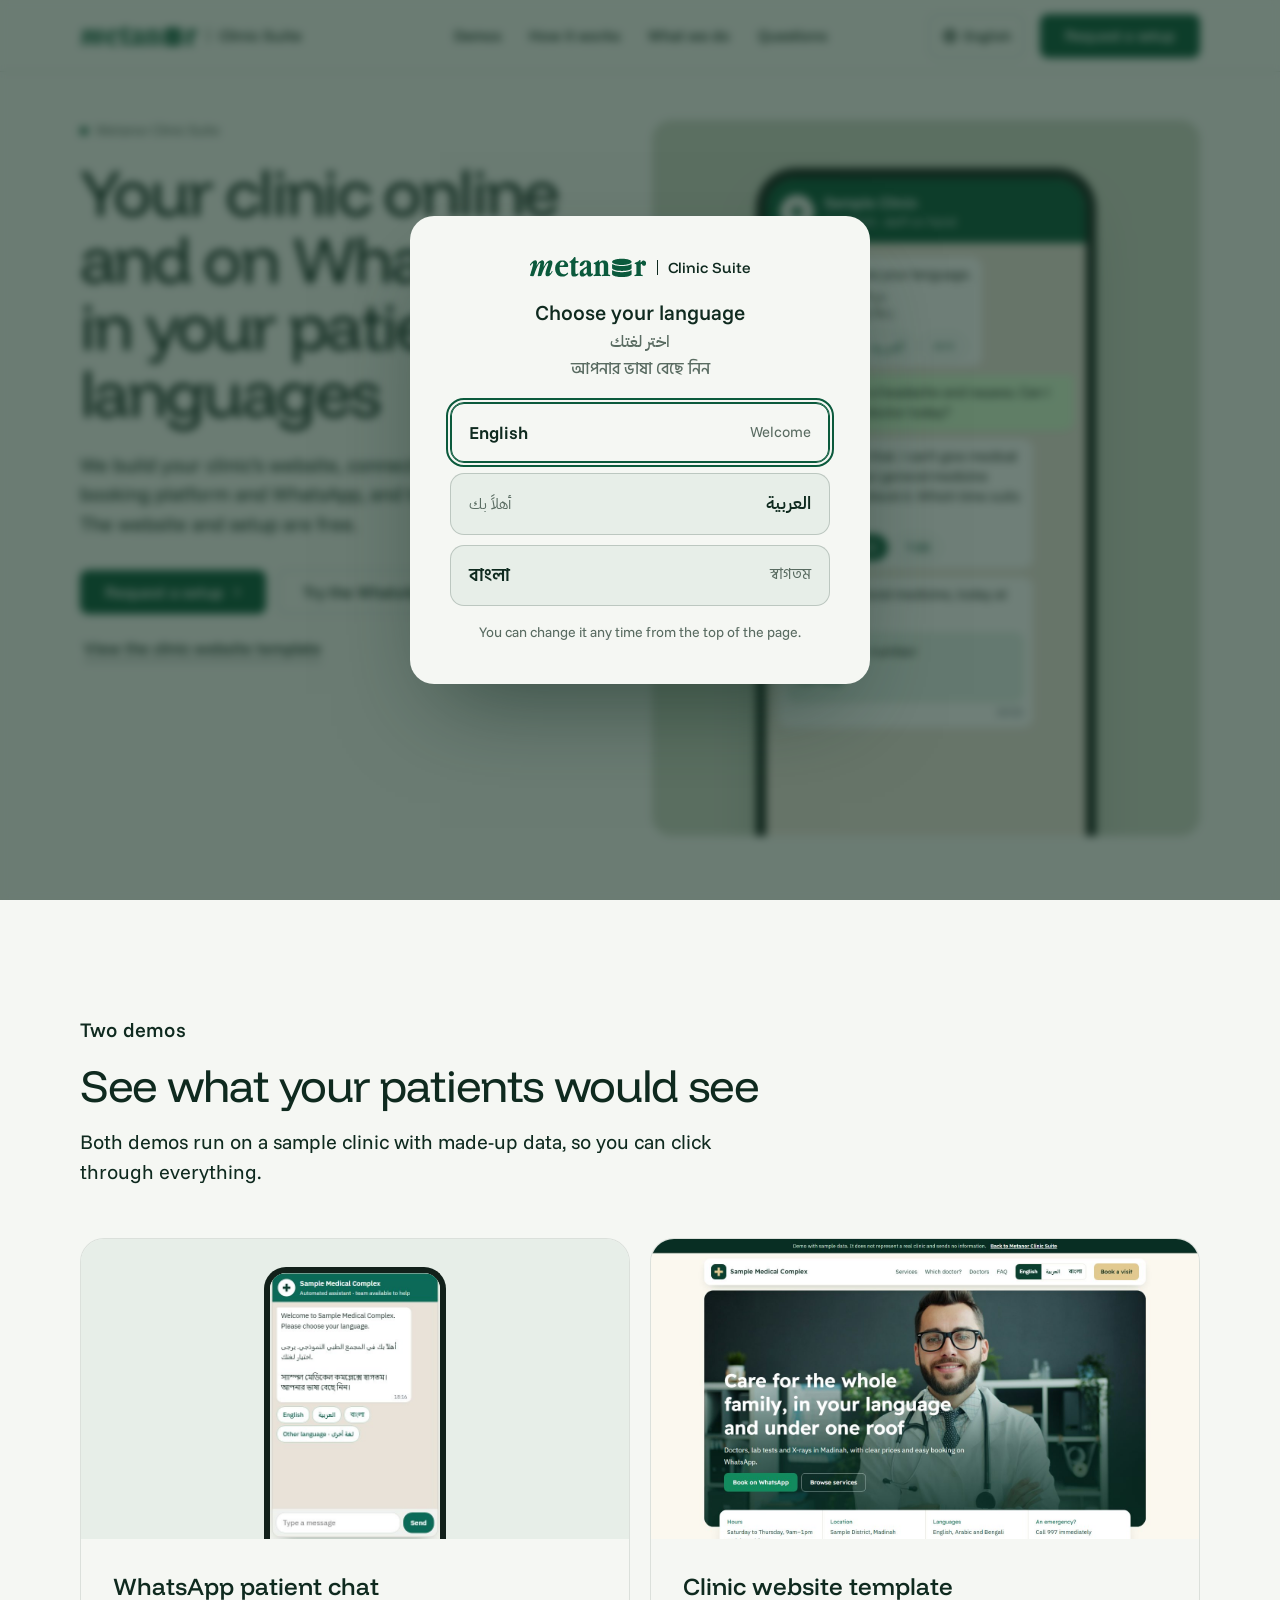
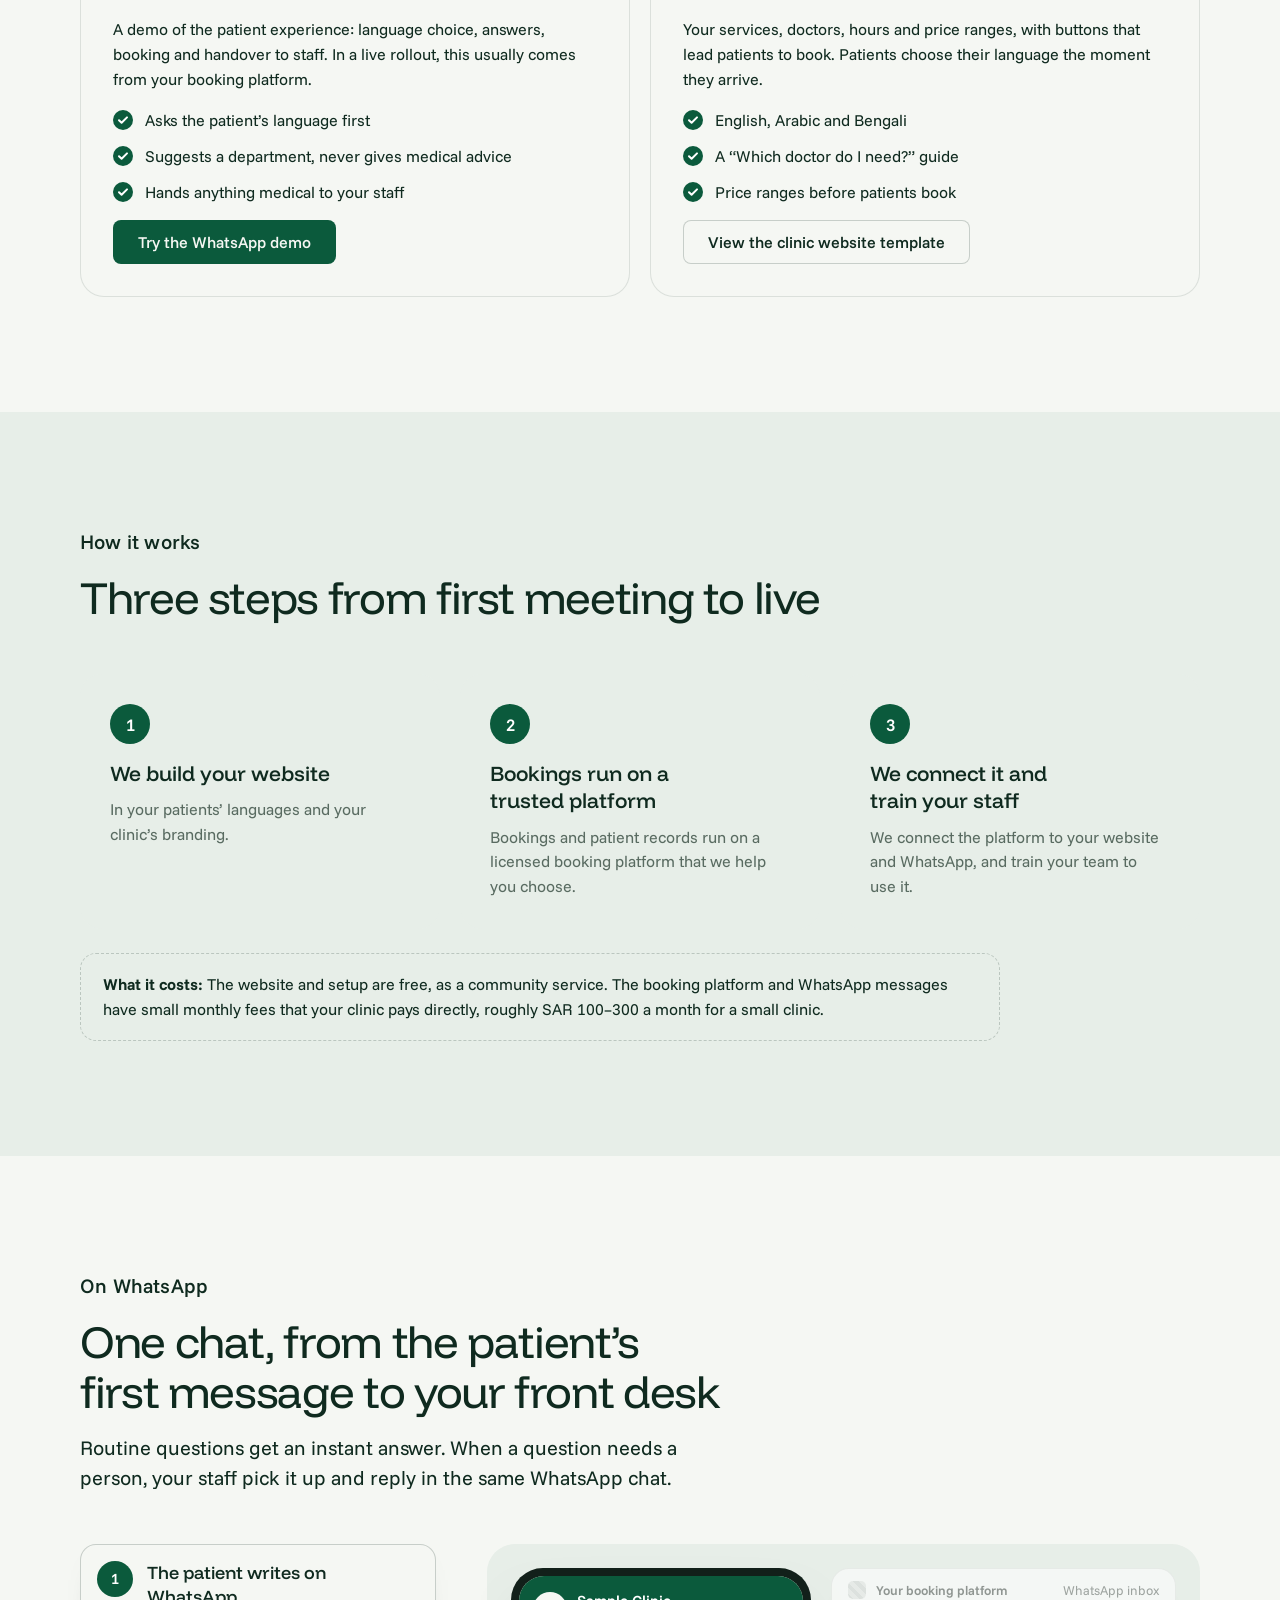
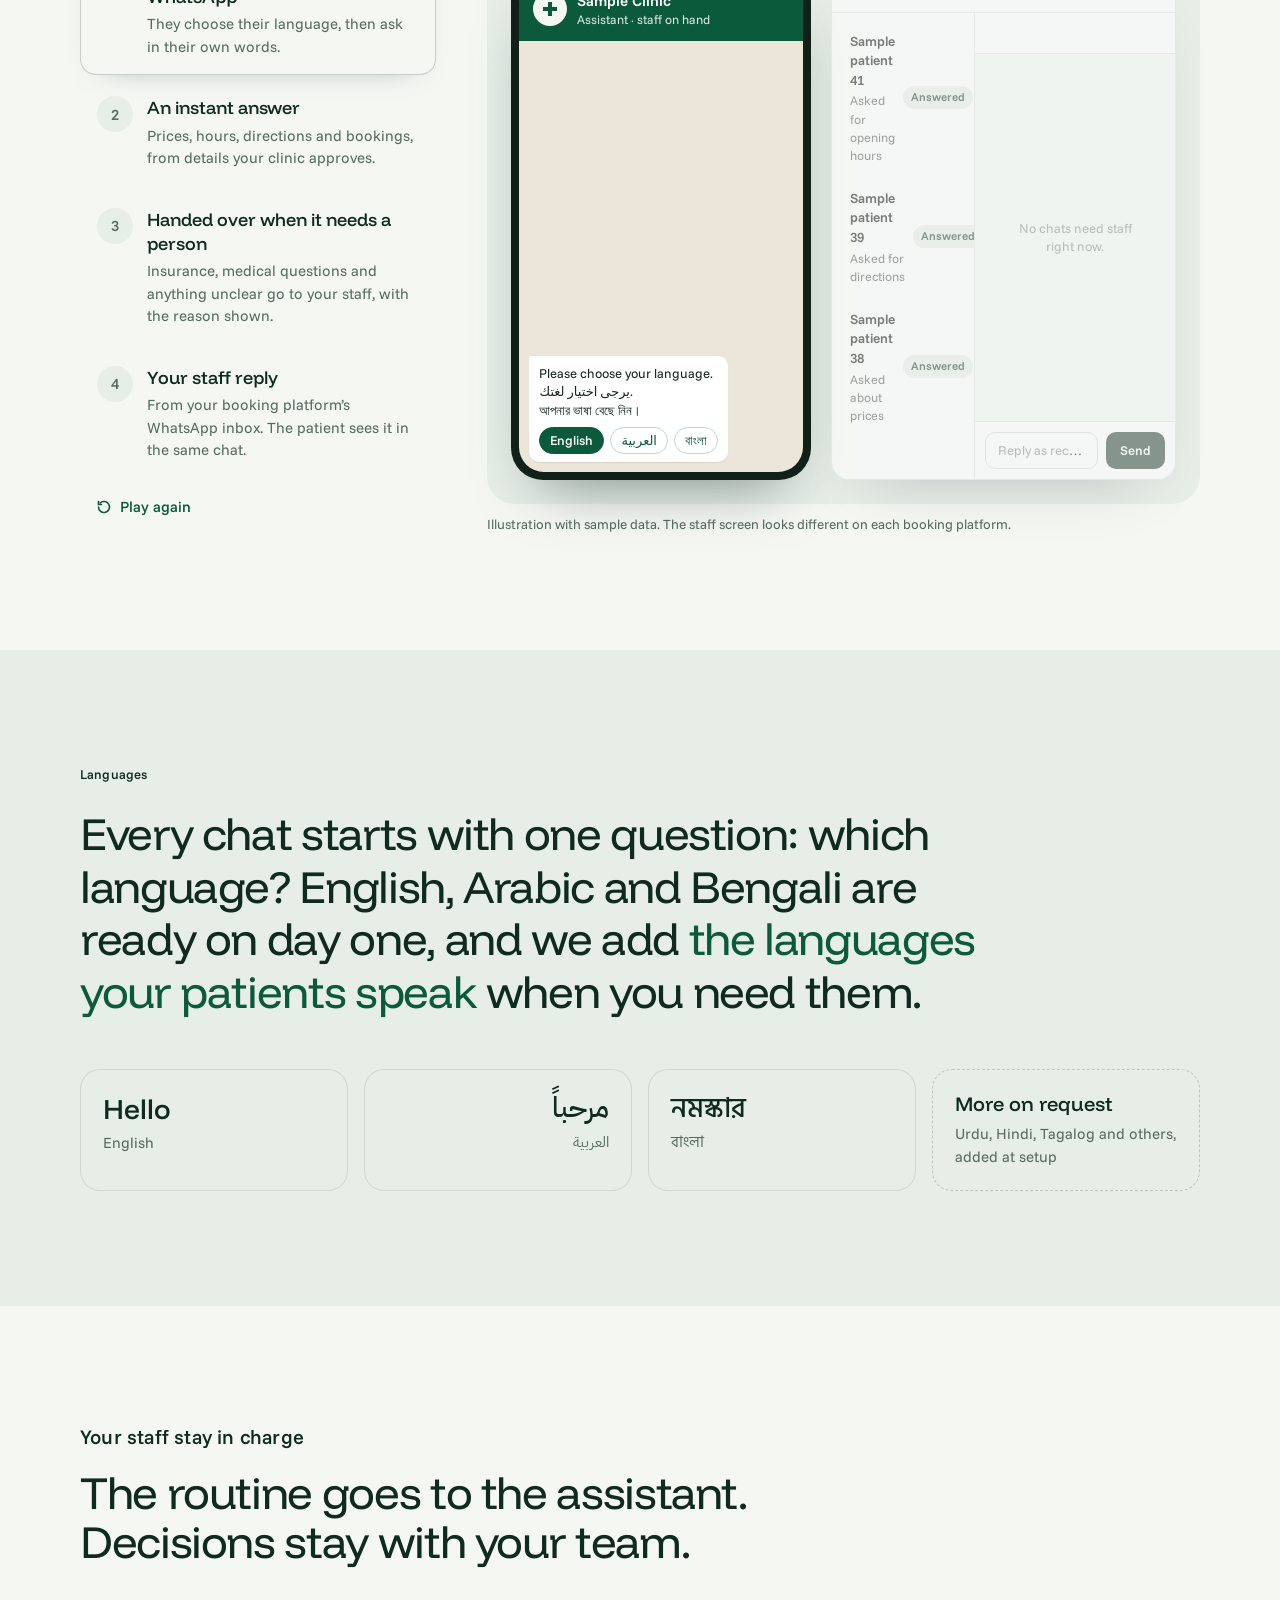
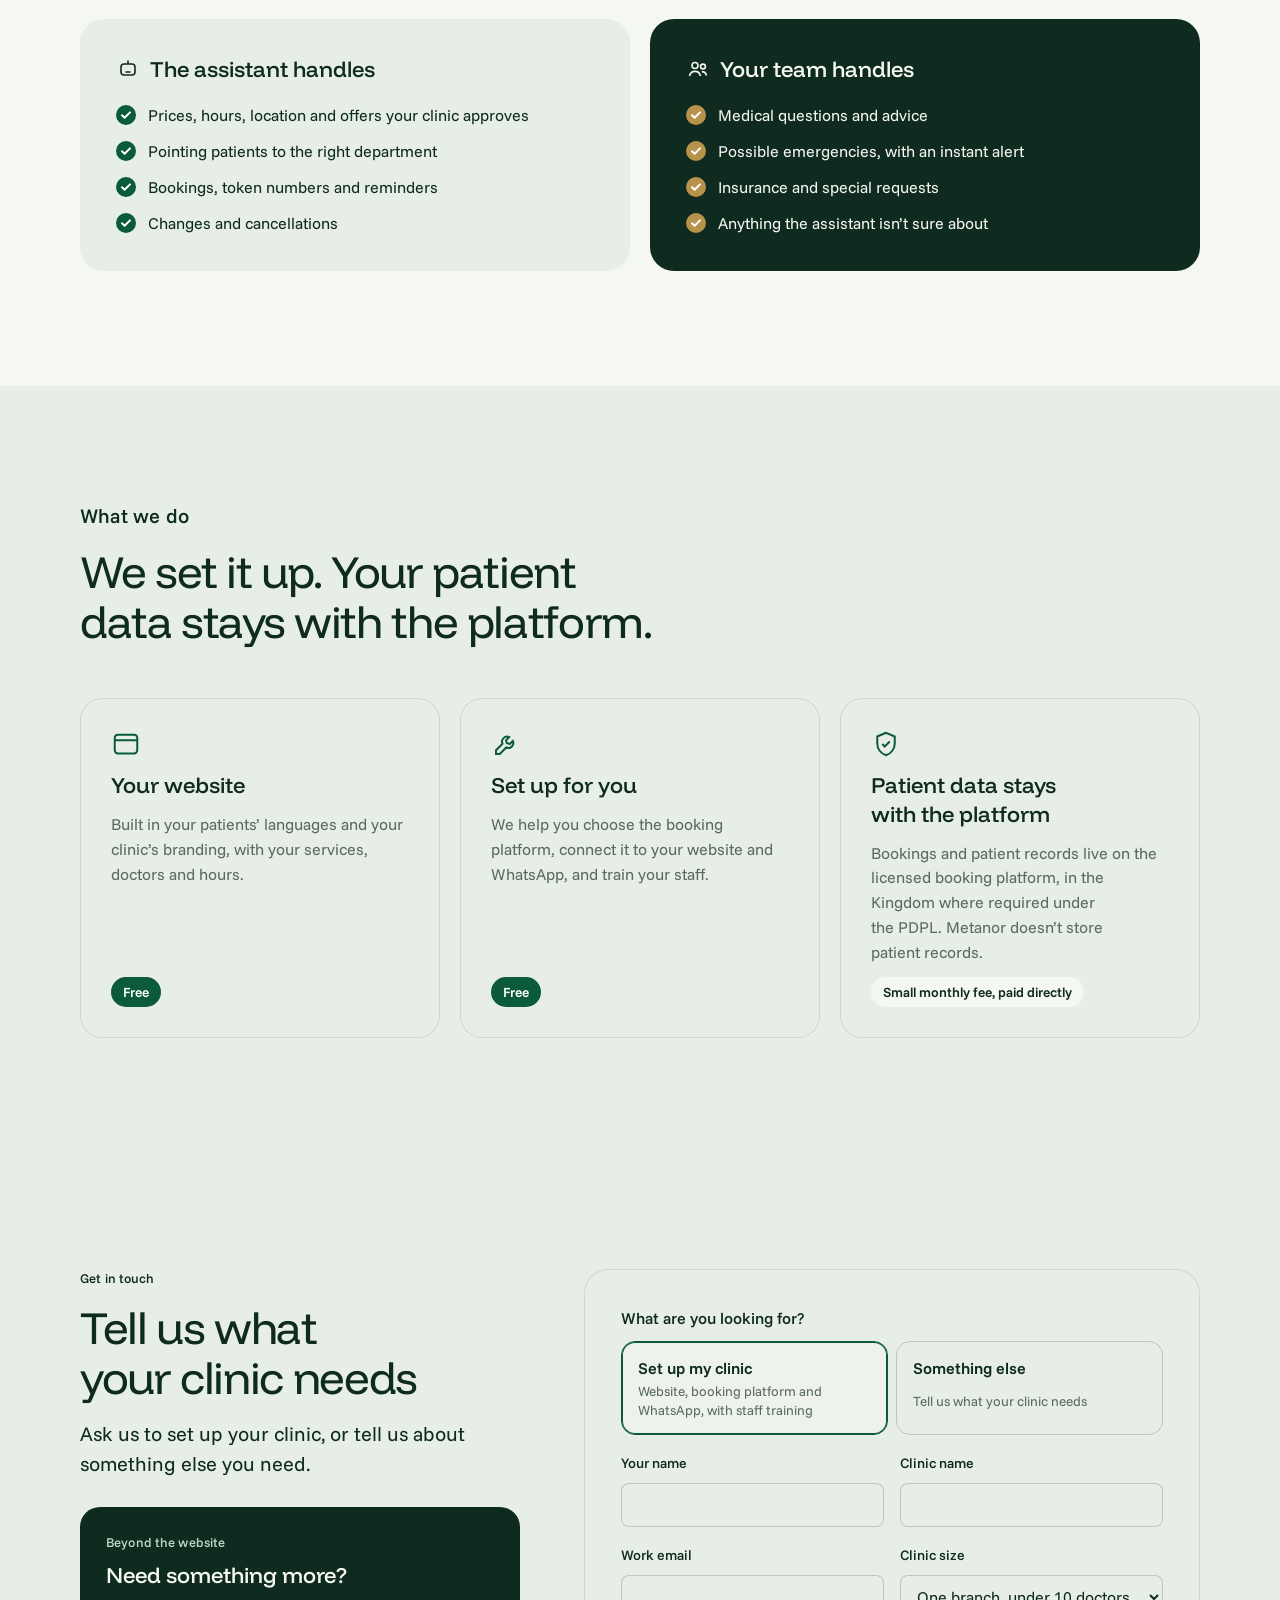
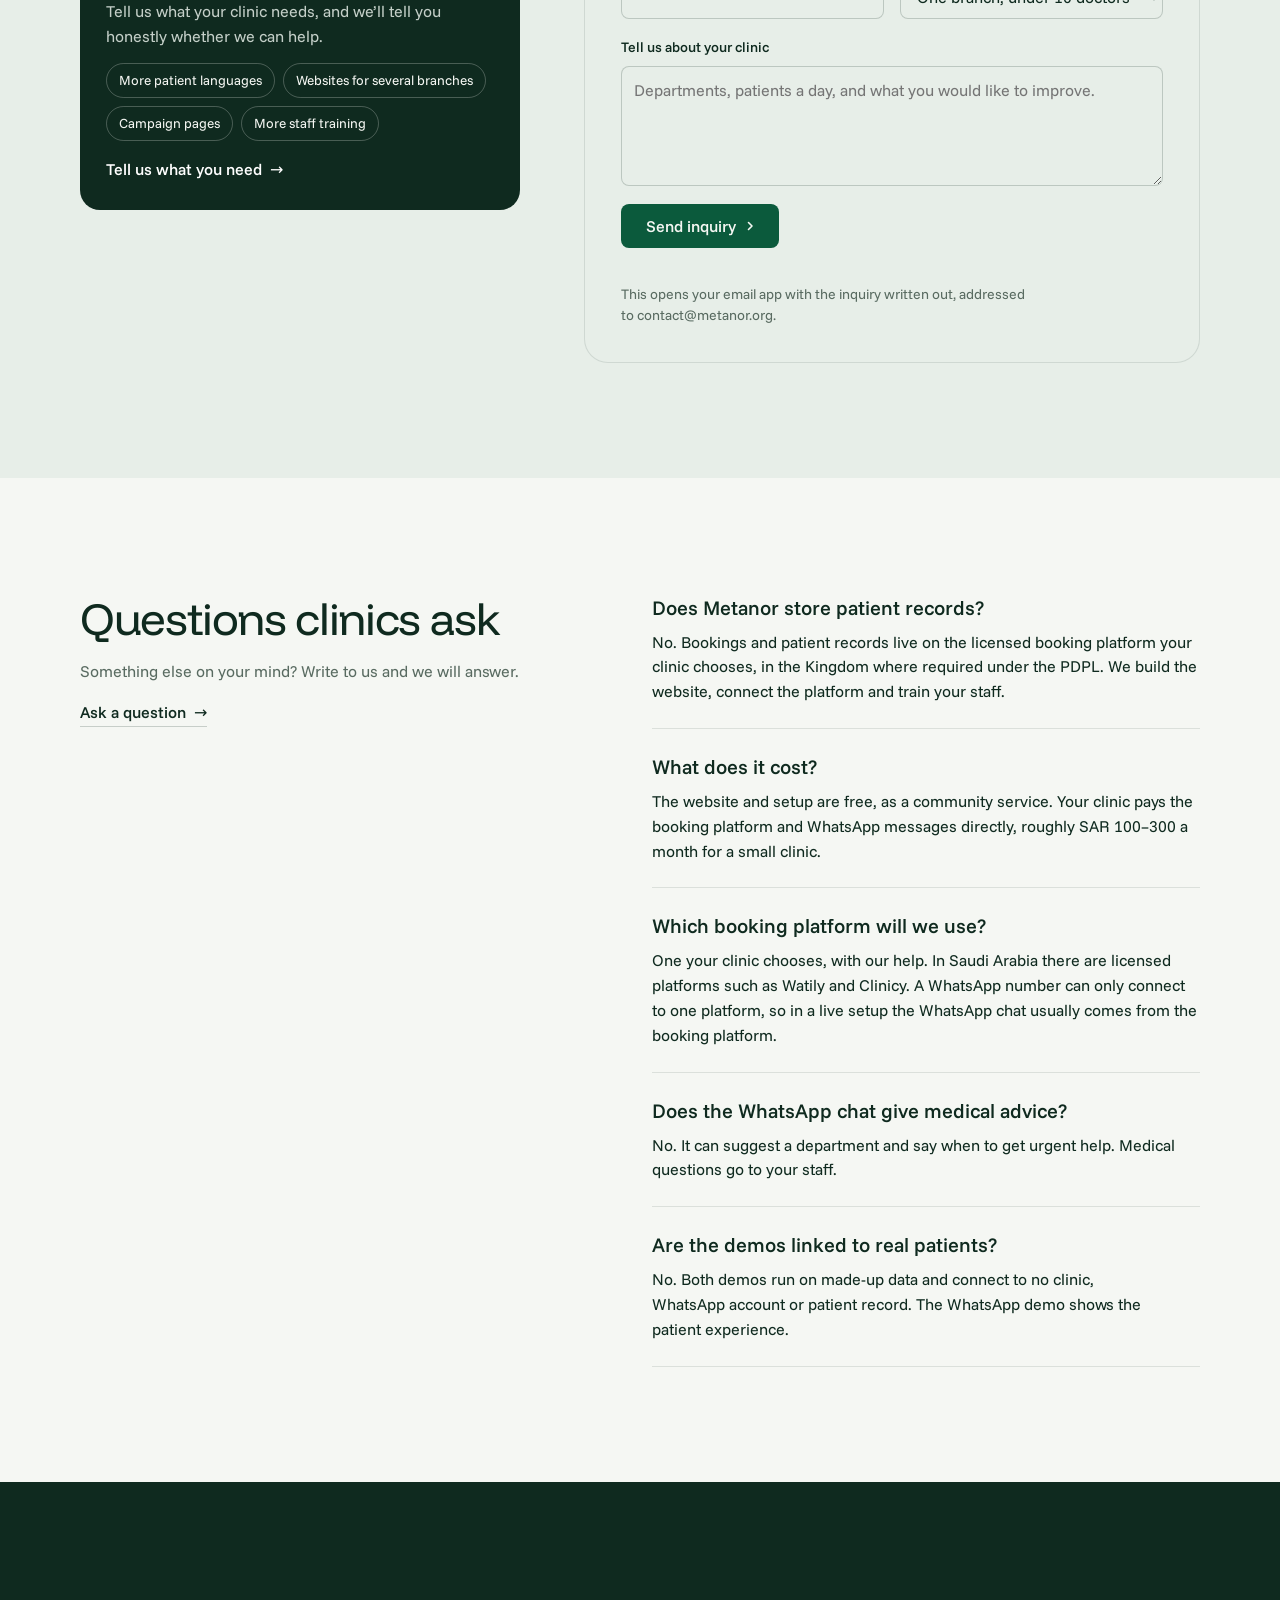
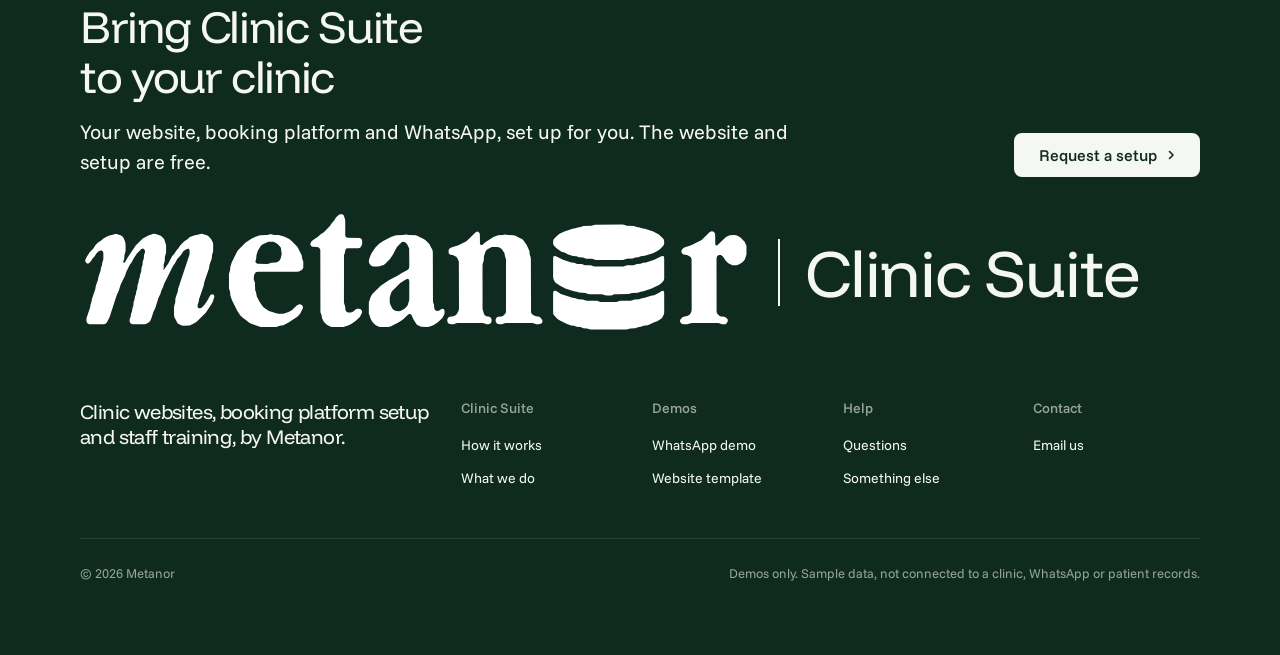
==== commit b223e2ed: "Match the new delivery model on the landing page and demos Metanor builds the clinic website, helps " ====
--- a/index.html
+++ b/index.html
@@ -3,11 +3,11 @@
 <head>
 <meta charset="utf-8">
 <meta name="viewport" content="width=device-width, initial-scale=1, viewport-fit=cover">
-<title>Metanor Clinic Suite: a WhatsApp assistant and website for clinics</title>
-<meta name="description" content="Metanor Clinic Suite answers your patients on WhatsApp in their own language, books visits with a token number and hands anything medical to your staff. Every package includes a clinic website.">
+<title>Metanor Clinic Suite: clinic websites, booking setup and WhatsApp</title>
+<meta name="description" content="Metanor builds your clinic’s website, connects it to a trusted booking platform and WhatsApp, and trains your staff. The website and setup are free.">
 <meta property="og:type" content="website">
 <meta property="og:title" content="Metanor Clinic Suite">
-<meta property="og:description" content="A WhatsApp assistant for clinics, with a clinic website in every package.">
+<meta property="og:description" content="Clinic websites in your patients’ languages, connected to a trusted booking platform and WhatsApp. The website and setup are free.">
 <meta property="og:image" content="share.jpg">
 <meta name="twitter:card" content="summary_large_image">
 <link rel="icon" href="favicon.svg" type="image/svg+xml">
@@ -49,7 +49,8 @@
 <link rel="stylesheet" href="assets/landing.css">
 </head>
 <body>
-<!-- type: software (Metanor sells clinic software: Metanor Clinic Suite, a WhatsApp assistant with a clinic website in every package)
+<!-- type: software (Metanor Clinic Suite: Metanor builds the clinic website, connects a licensed booking platform and WhatsApp, and trains staff;
+     bookings and patient records live on the booking platform, never with Metanor)
      deal: hero split (the patient's phone), nav nav-centre, close close-word (the logo lockup), footer footer-dark,
      rhythm surface-pairs, buttons solid, palette: the client's green (start.mjs brand), type funnel; Arabic: IBM Plex Sans Arabic; Bengali: Hind Siliguri
      moment: word-highlight (#languages statement). Sections are content height (the client asked for no screen-tall gaps).
@@ -71,9 +72,9 @@
     <a class="skip-link" href="#top" data-i18n="skip">Skip to content</a>
     <a class="nav__logo lockup" href="#top" aria-label="Metanor Clinic Suite"><img src="assets/metanor-logo-green.svg" alt="Metanor" width="514" height="96"><span class="lockup__suite">Clinic Suite</span></a>
     <nav class="nav__links" aria-label="Main">
+      <div class="nav__item"><a class="nav__link" href="#demos" data-i18n="navDemos">Demos</a></div>
       <div class="nav__item"><a class="nav__link" href="#how" data-i18n="navHow">How it works</a></div>
-      <div class="nav__item"><a class="nav__link" href="#packages" data-i18n="navPackages">Packages</a></div>
-      <div class="nav__item"><a class="nav__link" href="#website" data-i18n="navWebsite">Website</a></div>
+      <div class="nav__item"><a class="nav__link" href="#setup" data-i18n="navSetup">What we do</a></div>
       <div class="nav__item"><a class="nav__link" href="#questions" data-i18n="navQuestions">Questions</a></div>
     </nav>
     <div class="nav__actions">
@@ -94,8 +95,8 @@
     <div class="wrap"><div class="hero-text grid hero__grid">
       <div class="hero__text span-6">
         <p class="hero__kicker"><span class="dot" aria-hidden="true"></span><span data-i18n="kicker">Metanor Clinic Suite</span></p>
-        <h1 id="hero-h" data-i18n="h1">The WhatsApp assistant that answers your patients, day and night</h1>
-        <p class="hero__lead" data-i18n="lead">It replies in seconds, books visits with a token number and passes anything medical to your staff, in the same chat. Every package also includes a website for your clinic.</p>
+        <h1 id="hero-h" data-i18n="h1">Your clinic online and on WhatsApp, in your patients’ languages</h1>
+        <p class="hero__lead" data-i18n="lead">We build your clinic’s website, connect it to a trusted booking platform and WhatsApp, and train your staff. The website and setup are free.</p>
         <div class="btn-row">
           <a class="btn btn--primary" href="#contact" data-inquiry="setup"><span data-i18n="ctaSetup">Request a setup</span><svg class="m-arrow" viewBox="0 0 12 12" aria-hidden="true"><path class="m-arrow__stem" d="M1 6h8"/><path class="m-arrow__head" d="M4.5 2.5 8 6l-3.5 3.5"/></svg></a>
           <a class="btn btn--secondary" href="demos/whatsapp-assistant/" data-i18n="ctaDemo">Try the WhatsApp demo</a>
@@ -123,51 +124,108 @@
     </div></div>
   </section>
 
-  <section class="section auto" id="how" aria-labelledby="how-h">
+  <section class="section auto" id="demos" aria-labelledby="demos-h">
+    <div class="wrap">
+      <div class="section-head">
+        <p class="t-label" data-i18n="demoEye">Two demos</p>
+        <h2 id="demos-h" data-i18n="demoH">See what your patients would see</h2>
+        <p data-i18n="demoP">Both demos run on a sample clinic with made-up data, so you can click through everything.</p>
+      </div>
+      <div class="demo-cards">
+        <article class="demo-card">
+          <a class="demo-card__shot demo-card__shot--phone" href="demos/whatsapp-assistant/" tabindex="-1" aria-hidden="true"><img src="assets/shots/whatsapp-demo.jpg" width="370" height="580" alt="" loading="lazy"></a>
+          <div class="demo-card__body">
+            <h3 data-i18n="dWaH">WhatsApp patient chat</h3>
+            <p data-i18n="dWaP">A demo of the patient experience: language choice, answers, booking and handover to staff. In a live rollout, this usually comes from your booking platform.</p>
+            <ul class="ticks">
+              <li data-i18n="dWa1">Asks the patient’s language first</li>
+              <li data-i18n="dWa2">Suggests a department, never gives medical advice</li>
+              <li data-i18n="dWa3">Hands anything medical to your staff</li>
+            </ul>
+            <p><a class="btn btn--primary" href="demos/whatsapp-assistant/" data-i18n="ctaDemo">Try the WhatsApp demo</a></p>
+          </div>
+        </article>
+        <article class="demo-card">
+          <a class="demo-card__shot" href="demos/clinic-website/" tabindex="-1" aria-hidden="true"><img src="assets/shots/clinic-website.jpg" width="1440" height="900" alt="" loading="lazy"></a>
+          <div class="demo-card__body">
+            <h3 data-i18n="dSiteH">Clinic website template</h3>
+            <p data-i18n="dSiteP">Your services, doctors, hours and price ranges, with buttons that lead patients to book. Patients choose their language the moment they arrive.</p>
+            <ul class="ticks">
+              <li data-i18n="dSite1">English, Arabic and Bengali</li>
+              <li data-i18n="dSite2">A “Which doctor do I need?” guide</li>
+              <li data-i18n="dSite3">Price ranges before patients book</li>
+            </ul>
+            <p><a class="btn btn--secondary" href="demos/clinic-website/" data-i18n="ctaSite">View the clinic website template</a></p>
+          </div>
+        </article>
+      </div>
+    </div>
+  </section>
+
+  <section class="section auto ground-surface" id="how" aria-labelledby="how-h">
     <div class="wrap">
       <div class="section-head">
         <p class="t-label" data-i18n="howEye">How it works</p>
-        <h2 id="how-h" data-i18n="howH">One chat, from the patient’s first message to your front desk</h2>
-        <p data-i18n="howP">The assistant answers what it can. When a question needs a person, your staff pick it up in the Clinic Suite inbox and reply in the same WhatsApp chat.</p>
+        <h2 id="how-h" data-i18n="howH">Three steps from first meeting to live</h2>
+      </div>
+      <ol class="steps3">
+        <li><span class="steps3__n" aria-hidden="true">1</span><h3 data-i18n="st1h">We build your website</h3><p data-i18n="st1p">In your patients’ languages and your clinic’s branding.</p></li>
+        <li><span class="steps3__n" aria-hidden="true">2</span><h3 data-i18n="st2h">Bookings run on a trusted platform</h3><p data-i18n="st2p">Bookings and patient records run on a licensed booking platform that we help you choose.</p></li>
+        <li><span class="steps3__n" aria-hidden="true">3</span><h3 data-i18n="st3h">We connect it and train your staff</h3><p data-i18n="st3p">We connect the platform to your website and WhatsApp, and train your team to use it.</p></li>
+      </ol>
+      <p class="cost-line"><b data-i18n="costB">What it costs:</b> <span data-i18n="cost">The website and setup are free, as a community service. The booking platform and WhatsApp messages have small monthly fees that your clinic pays directly, roughly SAR 100–300 a month for a small clinic.</span></p>
+    </div>
+  </section>
+
+  <section class="section auto" id="chat" aria-labelledby="chat-h">
+    <div class="wrap">
+      <div class="section-head">
+        <p class="t-label" data-i18n="chatEye">On WhatsApp</p>
+        <h2 id="chat-h" data-i18n="chatH">One chat, from the patient’s first message to your front desk</h2>
+        <p data-i18n="chatP">Routine questions get an instant answer. When a question needs a person, your staff pick it up and reply in the same WhatsApp chat.</p>
       </div>
       <div class="flow" id="flow">
         <div>
           <ol class="steps" id="steps">
             <li><button type="button" data-step="0"><b data-i18n="s1h">The patient writes on WhatsApp</b><span data-i18n="s1p">They choose their language, then ask in their own words.</span></button></li>
-            <li><button type="button" data-step="1"><b data-i18n="s2h">The assistant answers in seconds</b><span data-i18n="s2p">Prices, hours, directions and bookings, from details your clinic approves.</span></button></li>
-            <li><button type="button" data-step="2"><b data-i18n="s3h">It hands over what needs a person</b><span data-i18n="s3p">Insurance, medical questions and anything unclear go to your staff, with the reason shown.</span></button></li>
-            <li><button type="button" data-step="3"><b data-i18n="s4h">Your staff reply from Clinic Suite</b><span data-i18n="s4p">They answer from the staff inbox, and the patient sees it in the same chat.</span></button></li>
+            <li><button type="button" data-step="1"><b data-i18n="s2h">An instant answer</b><span data-i18n="s2p">Prices, hours, directions and bookings, from details your clinic approves.</span></button></li>
+            <li><button type="button" data-step="2"><b data-i18n="s3h">Handed over when it needs a person</b><span data-i18n="s3p">Insurance, medical questions and anything unclear go to your staff, with the reason shown.</span></button></li>
+            <li><button type="button" data-step="3"><b data-i18n="s4h">Your staff reply</b><span data-i18n="s4p">From your booking platform’s WhatsApp inbox. The patient sees it in the same chat.</span></button></li>
           </ol>
           <button class="flow__replay" type="button" id="replay"><svg viewBox="0 0 16 16" fill="none" stroke="currentColor" stroke-width="1.6" stroke-linecap="round" aria-hidden="true"><path d="M2.5 8a5.5 5.5 0 1 0 1.7-4"/><path d="M2.5 2.5v3h3"/></svg><span data-i18n="replay">Play again</span></button>
         </div>
-        <div class="stage2" id="stage2" data-view="phone">
-          <div class="stage2__tabs" role="group">
-            <button type="button" data-view="phone" aria-pressed="true" data-i18n="tabPhone">Patient’s WhatsApp</button>
-            <button type="button" data-view="staff" aria-pressed="false" data-i18n="tabStaff">Staff inbox</button>
-          </div>
-          <div class="mini">
-            <div class="screen">
-              <div class="screen__head">
-                <span class="screen__av" aria-hidden="true"><svg viewBox="0 0 40 40"><path d="M16 6h8v10h10v8H24v10h-8V24H6v-8h10z" fill="#0b5a3c"/></svg></span>
-                <span><span class="screen__name" data-i18n="clinicName">Sample Clinic</span><span class="screen__status" data-i18n="clinicStatus">Assistant · staff on hand</span></span>
+        <div>
+          <div class="stage2" id="stage2" data-view="phone">
+            <div class="stage2__tabs" role="group">
+              <button type="button" data-view="phone" aria-pressed="true" data-i18n="tabPhone">Patient’s WhatsApp</button>
+              <button type="button" data-view="staff" aria-pressed="false" data-i18n="tabStaff">Staff inbox</button>
+            </div>
+            <div class="mini">
+              <div class="screen">
+                <div class="screen__head">
+                  <span class="screen__av" aria-hidden="true"><svg viewBox="0 0 40 40"><path d="M16 6h8v10h10v8H24v10h-8V24H6v-8h10z" fill="#0b5a3c"/></svg></span>
+                  <span><span class="screen__name" data-i18n="clinicName">Sample Clinic</span><span class="screen__status" data-i18n="clinicStatus">Assistant · staff on hand</span></span>
+                </div>
+                <div class="screen__log" id="flowPhone" aria-live="polite"></div>
               </div>
-              <div class="screen__log" id="flowPhone" aria-live="polite"></div>
             </div>
-          </div>
-          <div class="console is-idle" id="console">
-            <div class="console__bar">
-              <span class="lockup" aria-hidden="true"><img src="assets/metanor-logo-green.svg" alt="" width="514" height="96"><span class="lockup__suite">Clinic Suite</span></span>
-              <span class="console__title" data-i18n="inbox">Staff inbox</span>
-            </div>
-            <div class="console__body">
-              <div class="console__list" id="flowList"></div>
-              <div class="console__thread">
-                <div class="thread__head" id="flowHead"></div>
-                <div class="thread__log" id="flowThread"></div>
-                <div class="thread__input"><span class="thread__field" id="flowField"></span><span class="thread__send" id="flowSend" data-i18n="send">Send</span></div>
+            <div class="console is-idle" id="console">
+              <div class="console__bar">
+                <span class="platform-mark" aria-hidden="true"></span>
+                <span class="console__name" data-i18n="platform">Your booking platform</span>
+                <span class="console__title" data-i18n="inbox">WhatsApp inbox</span>
+              </div>
+              <div class="console__body">
+                <div class="console__list" id="flowList"></div>
+                <div class="console__thread">
+                  <div class="thread__head" id="flowHead"></div>
+                  <div class="thread__log" id="flowThread"></div>
+                  <div class="thread__input"><span class="thread__field" id="flowField"></span><span class="thread__send" id="flowSend" data-i18n="send">Send</span></div>
+                </div>
               </div>
             </div>
           </div>
+          <p class="stage-note" data-i18n="stageNote">Illustration with sample data. The staff screen looks different on each booking platform.</p>
         </div>
       </div>
     </div>
@@ -215,37 +273,31 @@
     </div>
   </section>
 
-  <section class="section auto ground-surface" id="packages" aria-labelledby="packages-h">
+  <section class="section auto ground-surface" id="setup" aria-labelledby="setup-h">
     <div class="wrap">
       <div class="section-head">
-        <p class="t-label" data-i18n="pkgEye">Packages</p>
-        <h2 id="packages-h" data-i18n="pkgH">Three packages. The assistant and the website in each one.</h2>
-        <p data-i18n="pkgP">Start with what your clinic needs now, and move up when you’re ready. Every package includes the WhatsApp assistant and your clinic website.</p>
-      </div>
-      <div class="tiers" id="tiers"></div>
-      <p class="tiers__note" data-i18n="pkgNote">Each package has a setup fee and a monthly plan. We quote once we know your clinic’s departments, doctors and number of branches.</p>
-    </div>
-  </section>
-
-  <section class="section auto" id="website" aria-labelledby="website-h">
-    <div class="wrap site-grid">
-      <div class="stack-5">
-        <p><span class="tag-incl"><svg width="14" height="14" viewBox="0 0 16 16" aria-hidden="true"><path d="m3.5 8.4 2.8 2.8 6.2-6.4" fill="none" stroke="currentColor" stroke-width="2" stroke-linecap="round" stroke-linejoin="round"/></svg><span data-i18n="webTag">Included in every package</span></span></p>
-        <h2 id="website-h" data-i18n="webH">A website for your clinic, ready on day one</h2>
-        <p class="t-lead" data-i18n="webP">Your services, prices, doctors and hours, with a WhatsApp button that opens the assistant. Patients choose their language the moment they arrive.</p>
-        <ul class="ticks">
-          <li data-i18n="web1">Language choice on the first visit</li>
-          <li data-i18n="web2">Price ranges shown before patients book</li>
-          <li data-i18n="web3">A guide to which doctor to see</li>
-        </ul>
-        <div class="btn-row"><a class="btn btn--secondary" href="demos/clinic-website/" data-i18n="ctaSite">View the clinic website template</a></div>
-      </div>
-      <div class="site-shot">
-        <div class="browser">
-          <div class="browser__bar"><span class="browser__dots" aria-hidden="true"><i></i><i></i><i></i></span><span class="browser__url">yourclinic.example</span></div>
-          <img src="assets/shots/clinic-website.jpg" width="1440" height="900" alt="The clinic website template: a doctor in the hero, a WhatsApp booking button, hours, location and languages" loading="lazy" data-i18n-alt="webAlt">
-        </div>
-        <div class="site-phone"><img src="assets/shots/clinic-website-phone.jpg" width="390" height="844" alt="The same website on a phone, opening with a choice of English, Arabic or Bengali" loading="lazy" data-i18n-alt="webPhoneAlt"></div>
+        <p class="t-label" data-i18n="setupEye">What we do</p>
+        <h2 id="setup-h" data-i18n="setupH">We set it up. Your patient data stays with the platform.</h2>
+      </div>
+      <div class="value-cards">
+        <article class="value-card">
+          <svg viewBox="0 0 24 24" fill="none" stroke="currentColor" stroke-width="1.6" aria-hidden="true"><rect x="3" y="4.5" width="18" height="15" rx="2.5"/><path d="M3 9h18M6.5 6.8h.01M9 6.8h.01"/></svg>
+          <h3 data-i18n="v1h">Your website</h3>
+          <p data-i18n="v1p">Built in your patients’ languages and your clinic’s branding, with your services, doctors and hours.</p>
+          <span class="value-card__tag" data-i18n="free">Free</span>
+        </article>
+        <article class="value-card">
+          <svg viewBox="0 0 24 24" fill="none" stroke="currentColor" stroke-width="1.6" aria-hidden="true"><path d="M14.5 6.5a4 4 0 0 0-5.3 5.3L4 17v3h3l5.2-5.2a4 4 0 0 0 5.3-5.3l-2.5 2.5-2.3-.7-.7-2.3z"/></svg>
+          <h3 data-i18n="v2h">Set up for you</h3>
+          <p data-i18n="v2p">We help you choose the booking platform, connect it to your website and WhatsApp, and train your staff.</p>
+          <span class="value-card__tag" data-i18n="free">Free</span>
+        </article>
+        <article class="value-card">
+          <svg viewBox="0 0 24 24" fill="none" stroke="currentColor" stroke-width="1.6" aria-hidden="true"><path d="M12 3 5 6v5.5c0 4.3 3 8 7 9.5 4-1.5 7-5.2 7-9.5V6z"/><path d="m9 12 2 2 4-4"/></svg>
+          <h3 data-i18n="v3h">Patient data stays with the platform</h3>
+          <p data-i18n="v3p">Bookings and patient records live on the licensed booking platform, in the Kingdom where required under the PDPL. Metanor doesn’t store patient records.</p>
+          <span class="value-card__tag value-card__tag--muted" data-i18n="v3tag">Small monthly fee, paid directly</span>
+        </article>
       </div>
     </div>
   </section>
@@ -256,28 +308,27 @@
         <div class="stack-4">
           <p class="t-label" data-i18n="inqEye">Get in touch</p>
           <h2 id="contact-h" data-i18n="inqH">Tell us what your clinic needs</h2>
-          <p class="t-lead" data-i18n="inqP">Request a setup of Clinic Suite, or brief us on something built around the way your clinic works.</p>
+          <p class="t-lead" data-i18n="inqP">Ask us to set up your clinic, or tell us about something else you need.</p>
         </div>
         <div class="beyond">
-          <p class="t-label" data-i18n="beyondEye">Beyond the suite</p>
-          <h3 data-i18n="beyondH">Bespoke systems, designed with your team</h3>
-          <p data-i18n="beyondP">When your clinic needs more than the suite, we scope, design and build it with you.</p>
+          <p class="t-label" data-i18n="beyondEye">Beyond the website</p>
+          <h3 data-i18n="beyondH">Need something more?</h3>
+          <p data-i18n="beyondP">Tell us what your clinic needs, and we’ll tell you honestly whether we can help.</p>
           <ul>
-            <li data-i18n="b1">Patient portals</li>
-            <li data-i18n="b2">Links to your clinic software</li>
-            <li data-i18n="b3">Tools for your staff</li>
-            <li data-i18n="b4">Reports and dashboards</li>
-            <li data-i18n="b5">Multi-branch booking</li>
+            <li data-i18n="b1">More patient languages</li>
+            <li data-i18n="b2">Websites for several branches</li>
+            <li data-i18n="b3">Campaign pages</li>
+            <li data-i18n="b4">More staff training</li>
           </ul>
-          <p><a class="link beyond__go" href="#contact" data-inquiry="bespoke" data-i18n="beyondGo">Start a bespoke inquiry</a></p>
+          <p><a class="link beyond__go" href="#contact" data-inquiry="bespoke" data-i18n="beyondGo">Tell us what you need</a></p>
         </div>
       </div>
       <div class="inq-form" id="inqWrap" data-kind="setup">
         <form class="form" id="inqForm" novalidate>
           <fieldset class="seg">
             <legend data-i18n="fKind">What are you looking for?</legend>
-            <div class="seg__opts"><label><input type="radio" name="kind" value="setup" checked><b data-i18n="kSetup">Set up Clinic Suite</b><span data-i18n="kSetupP">The WhatsApp assistant and website, with your details</span></label>
-            <label><input type="radio" name="kind" value="bespoke"><b data-i18n="kBespoke">A bespoke solution</b><span data-i18n="kBespokeP">A system designed and built around your clinic</span></label></div>
+            <div class="seg__opts"><label><input type="radio" name="kind" value="setup" checked><b data-i18n="kSetup">Set up my clinic</b><span data-i18n="kSetupP">Website, booking platform and WhatsApp, with staff training</span></label>
+            <label><input type="radio" name="kind" value="bespoke"><b data-i18n="kBespoke">Something else</b><span data-i18n="kBespokeP">Tell us what your clinic needs</span></label></div>
           </fieldset>
           <div class="field"><label for="f-name" data-i18n="fName">Your name</label>
             <input id="f-name" name="name" type="text" autocomplete="name" required aria-describedby="f-name-err">
@@ -294,13 +345,12 @@
               <option value="1 branch, 10 or more doctors" data-i18n="z2">One branch, 10 or more doctors</option>
               <option value="Several branches" data-i18n="z3">Several branches</option>
             </select></div>
-          <div class="field field--full only-bespoke"><label for="f-area" data-i18n="fArea">What would you like built?</label>
+          <div class="field field--full only-bespoke"><label for="f-area" data-i18n="fArea">What do you need?</label>
             <select id="f-area" name="area">
-              <option value="Patient portal or app" data-i18n="a1">A patient portal or app</option>
-              <option value="Link to current clinic software" data-i18n="a2">A link to the software we already use</option>
-              <option value="Staff tools" data-i18n="a3">Tools for our staff</option>
-              <option value="Reports and dashboards" data-i18n="a4">Reports and dashboards</option>
-              <option value="More patient languages" data-i18n="a5">More languages for patients</option>
+              <option value="More patient languages" data-i18n="a1">More languages for patients</option>
+              <option value="Websites for several branches" data-i18n="a2">Websites for several branches</option>
+              <option value="Campaign pages" data-i18n="a3">Campaign or landing pages</option>
+              <option value="More staff training" data-i18n="a4">More staff training</option>
               <option value="Something else" data-i18n="a6">Something else</option>
             </select></div>
           <div class="field field--full"><label for="f-msg" data-i18n="fMsg">Tell us about your clinic</label>
@@ -322,11 +372,11 @@
           <p><a class="link" href="#contact" data-inquiry="setup" data-i18n="faqGo">Ask a question</a></p>
         </div>
         <div class="faq span-6 start-7">
-          <div class="faq__item"><h3 data-i18n="q1">Does the assistant give medical advice?</h3><p data-i18n="q1a">No. It suggests a department to book and tells patients when to get urgent help. Medicine questions go to your staff.</p></div>
-          <div class="faq__item"><h3 data-i18n="q2">Which languages does it speak?</h3><p data-i18n="q2a">English, Arabic and Bengali, in the chat and on the website. We add other languages your patients speak during setup.</p></div>
-          <div class="faq__item"><h3 data-i18n="q3">Is the website really included?</h3><p data-i18n="q3a">Yes. Every package includes a clinic website built from the template, with your services, doctors, prices and branding.</p></div>
-          <div class="faq__item"><h3 data-i18n="q4">Whose details does the assistant use?</h3><p data-i18n="q4a">Your clinic’s own services, doctors, hours, fees and address. We set them up with you before launch.</p></div>
-          <div class="faq__item"><h3 data-i18n="q5">Are the demos linked to real patients?</h3><p data-i18n="q5a">No. Both demos run on made-up data and connect to no clinic, WhatsApp account or patient record.</p></div>
+          <div class="faq__item"><h3 data-i18n="q1">Does Metanor store patient records?</h3><p data-i18n="q1a">No. Bookings and patient records live on the licensed booking platform your clinic chooses, in the Kingdom where required under the PDPL. We build the website, connect the platform and train your staff.</p></div>
+          <div class="faq__item"><h3 data-i18n="q2">What does it cost?</h3><p data-i18n="q2a">The website and setup are free, as a community service. Your clinic pays the booking platform and WhatsApp messages directly, roughly SAR 100–300 a month for a small clinic.</p></div>
+          <div class="faq__item"><h3 data-i18n="q3">Which booking platform will we use?</h3><p data-i18n="q3a">One your clinic chooses, with our help. In Saudi Arabia there are licensed platforms such as Watily and Clinicy. A WhatsApp number can only connect to one platform, so in a live setup the WhatsApp chat usually comes from the booking platform.</p></div>
+          <div class="faq__item"><h3 data-i18n="q4">Does the WhatsApp chat give medical advice?</h3><p data-i18n="q4a">No. It can suggest a department and say when to get urgent help. Medical questions go to your staff.</p></div>
+          <div class="faq__item"><h3 data-i18n="q5">Are the demos linked to real patients?</h3><p data-i18n="q5a">No. Both demos run on made-up data and connect to no clinic, WhatsApp account or patient record. The WhatsApp demo shows the patient experience.</p></div>
         </div>
       </div>
     </div>
@@ -337,7 +387,7 @@
   <div class="wrap">
     <div class="closing__cta close--word">
       <div class="section-head--split">
-        <div><h2 id="close-h" data-i18n="closeH">Bring Clinic Suite to your clinic</h2><p class="t-lead" data-i18n="closeP">The WhatsApp assistant and your clinic website, set up with your details.</p></div>
+        <div><h2 id="close-h" data-i18n="closeH">Bring Clinic Suite to your clinic</h2><p class="t-lead" data-i18n="closeP">Your website, booking platform and WhatsApp, set up for you. The website and setup are free.</p></div>
         <a class="btn btn--primary" href="#contact" data-inquiry="setup"><span data-i18n="ctaSetup">Request a setup</span><svg class="m-arrow" viewBox="0 0 12 12" aria-hidden="true"><path class="m-arrow__stem" d="M1 6h8"/><path class="m-arrow__head" d="M4.5 2.5 8 6l-3.5 3.5"/></svg></a>
       </div>
       <p class="close__lock" aria-hidden="true"><img src="assets/metanor-logo-white.svg" alt="" width="514" height="96" loading="lazy"><span>Clinic Suite</span></p>
@@ -345,16 +395,16 @@
     <div class="closing__links">
       <div class="grid">
         <div class="span-4 stack-4">
-          <p class="footer__lede" data-i18n="footLede">A WhatsApp assistant and website for clinics, by Metanor.</p>
-        </div>
-        <div class="span-2 footer__col"><h3>Clinic Suite</h3><ul><li><a href="#how" data-i18n="navHow">How it works</a></li><li><a href="#packages" data-i18n="navPackages">Packages</a></li></ul></div>
+          <p class="footer__lede" data-i18n="footLede">Clinic websites, booking platform setup and staff training, by Metanor.</p>
+        </div>
+        <div class="span-2 footer__col"><h3>Clinic Suite</h3><ul><li><a href="#how" data-i18n="navHow">How it works</a></li><li><a href="#setup" data-i18n="navSetup">What we do</a></li></ul></div>
         <div class="span-2 footer__col"><h3 data-i18n="fcDemos">Demos</h3><ul><li><a href="demos/whatsapp-assistant/" data-i18n="fdWa">WhatsApp demo</a></li><li><a href="demos/clinic-website/" data-i18n="fdSite">Website template</a></li></ul></div>
-        <div class="span-2 footer__col"><h3 data-i18n="fcHelp">Help</h3><ul><li><a href="#questions" data-i18n="navQuestions">Questions</a></li><li><a href="#contact" data-inquiry="bespoke" data-i18n="fdBespoke">Bespoke work</a></li></ul></div>
+        <div class="span-2 footer__col"><h3 data-i18n="fcHelp">Help</h3><ul><li><a href="#questions" data-i18n="navQuestions">Questions</a></li><li><a href="#contact" data-inquiry="bespoke" data-i18n="fdBespoke">Something else</a></li></ul></div>
         <div class="span-2 footer__col"><h3 data-i18n="fcContact">Contact</h3><ul><li><a href="mailto:contact@metanor.org" data-i18n="fdEmail">Email us</a></li></ul></div>
       </div>
       <div class="footer__legal">
         <span>&copy; 2026 Metanor</span>
-        <span data-i18n="legal">Demos run on made-up data</span>
+        <span data-i18n="legal">Demos only. Sample data, not connected to a clinic, WhatsApp or patient records.</span>
       </div>
     </div>
   </div>
--- a/assets/landing.css
+++ b/assets/landing.css
@@ -245,3 +245,41 @@
 html[dir="rtl"] .m-arrow { transform: scaleX(-1); }
 @media (prefers-reduced-motion: reduce) { .is-new { animation: none; } .typing i { animation: none; } }
 html[dir="rtl"] .link::after { content: "\2190"; }
+
+/* Two demo cards */
+.demo-cards { display: grid; grid-template-columns: repeat(2, minmax(0, 1fr)); gap: 20px; }
+.demo-card { display: grid; grid-template-rows: auto 1fr; border-radius: 24px; overflow: hidden; background: var(--bg); border: 1px solid var(--line); transition: transform var(--dur) var(--ease), box-shadow var(--dur) var(--ease); }
+.demo-card:hover { transform: translateY(-2px); box-shadow: 0 30px 60px -40px rgba(15, 42, 31, .45); }
+.demo-card__shot { display: block; height: 300px; overflow: hidden; background: var(--surface); }
+.demo-card__shot img { display: block; width: 100%; height: 100%; object-fit: cover; object-position: top center; transition: transform .5s var(--ease); }
+.demo-card:hover .demo-card__shot img { transform: scale(1.025); }
+.demo-card__shot--phone { display: flex; justify-content: center; padding: 28px 0 0; background: var(--surface); }
+.demo-card__shot--phone img { width: auto; height: 100%; border-radius: 22px 22px 0 0; border: 6px solid #12201a; border-bottom: 0; object-fit: cover; object-position: top; }
+.demo-card__body { display: flex; flex-direction: column; gap: 16px; padding: clamp(22px, 3vw, 32px); }
+.demo-card__body h3 { font: 500 24px/1.25 var(--font-display); letter-spacing: 0; }
+.demo-card__body > p:last-child { margin-top: auto; }
+@media (max-width: 767px) { .demo-cards { grid-template-columns: minmax(0, 1fr); } .demo-card__shot { height: 230px; } }
+
+/* How it works: three steps and the cost line */
+.steps3 { list-style: none; margin: 0; padding: 0; display: grid; grid-template-columns: repeat(3, minmax(0, 1fr)); gap: 20px; }
+.steps3 li { position: relative; padding: clamp(22px, 3vw, 30px); border-radius: 22px; background: var(--bg); display: grid; gap: 10px; align-content: start; }
+.steps3__n { width: 40px; height: 40px; border-radius: 50%; display: grid; place-items: center; background: var(--accent); color: #fff; font: 600 17px/1 var(--font-text); margin-bottom: 6px; }
+.steps3 h3 { font: 500 21px/1.3 var(--font-display); letter-spacing: 0; }
+.steps3 p { color: var(--muted); line-height: 1.55; }
+.cost-line { margin-top: 24px; padding: 18px 22px; border-radius: 16px; border: 1px dashed var(--line-strong); max-width: 920px; line-height: 1.55; }
+@media (max-width: 899px) { .steps3 { grid-template-columns: minmax(0, 1fr); } }
+
+/* What we do */
+.value-cards { display: grid; grid-template-columns: repeat(3, minmax(0, 1fr)); gap: 20px; }
+.value-card { display: flex; flex-direction: column; gap: 12px; padding: clamp(22px, 3vw, 30px); border-radius: 22px; background: var(--bg); border: 1px solid var(--line); }
+.value-card svg { width: 30px; height: 30px; color: var(--accent); }
+.value-card h3 { font: 500 22px/1.3 var(--font-display); letter-spacing: 0; }
+.value-card p { color: var(--muted); line-height: 1.55; }
+.value-card__tag { margin-top: auto; align-self: flex-start; padding: 5px 12px; border-radius: 999px; background: var(--accent); color: #fff; font-size: 13.5px; font-weight: 600; }
+.value-card__tag--muted { background: var(--surface); color: var(--ink); }
+@media (max-width: 899px) { .value-cards { grid-template-columns: minmax(0, 1fr); } }
+
+/* The staff side: a generic booking platform, never Metanor's own system */
+.platform-mark { width: 18px; height: 18px; border-radius: 5px; background: repeating-linear-gradient(45deg, #cfd9d2 0 4px, #e3e9e4 4px 8px); flex: none; }
+.console__name { font-weight: 600; font-size: 13px; color: #3d5246; }
+.stage-note { margin-top: 10px; font-size: 13.5px; color: var(--muted); }
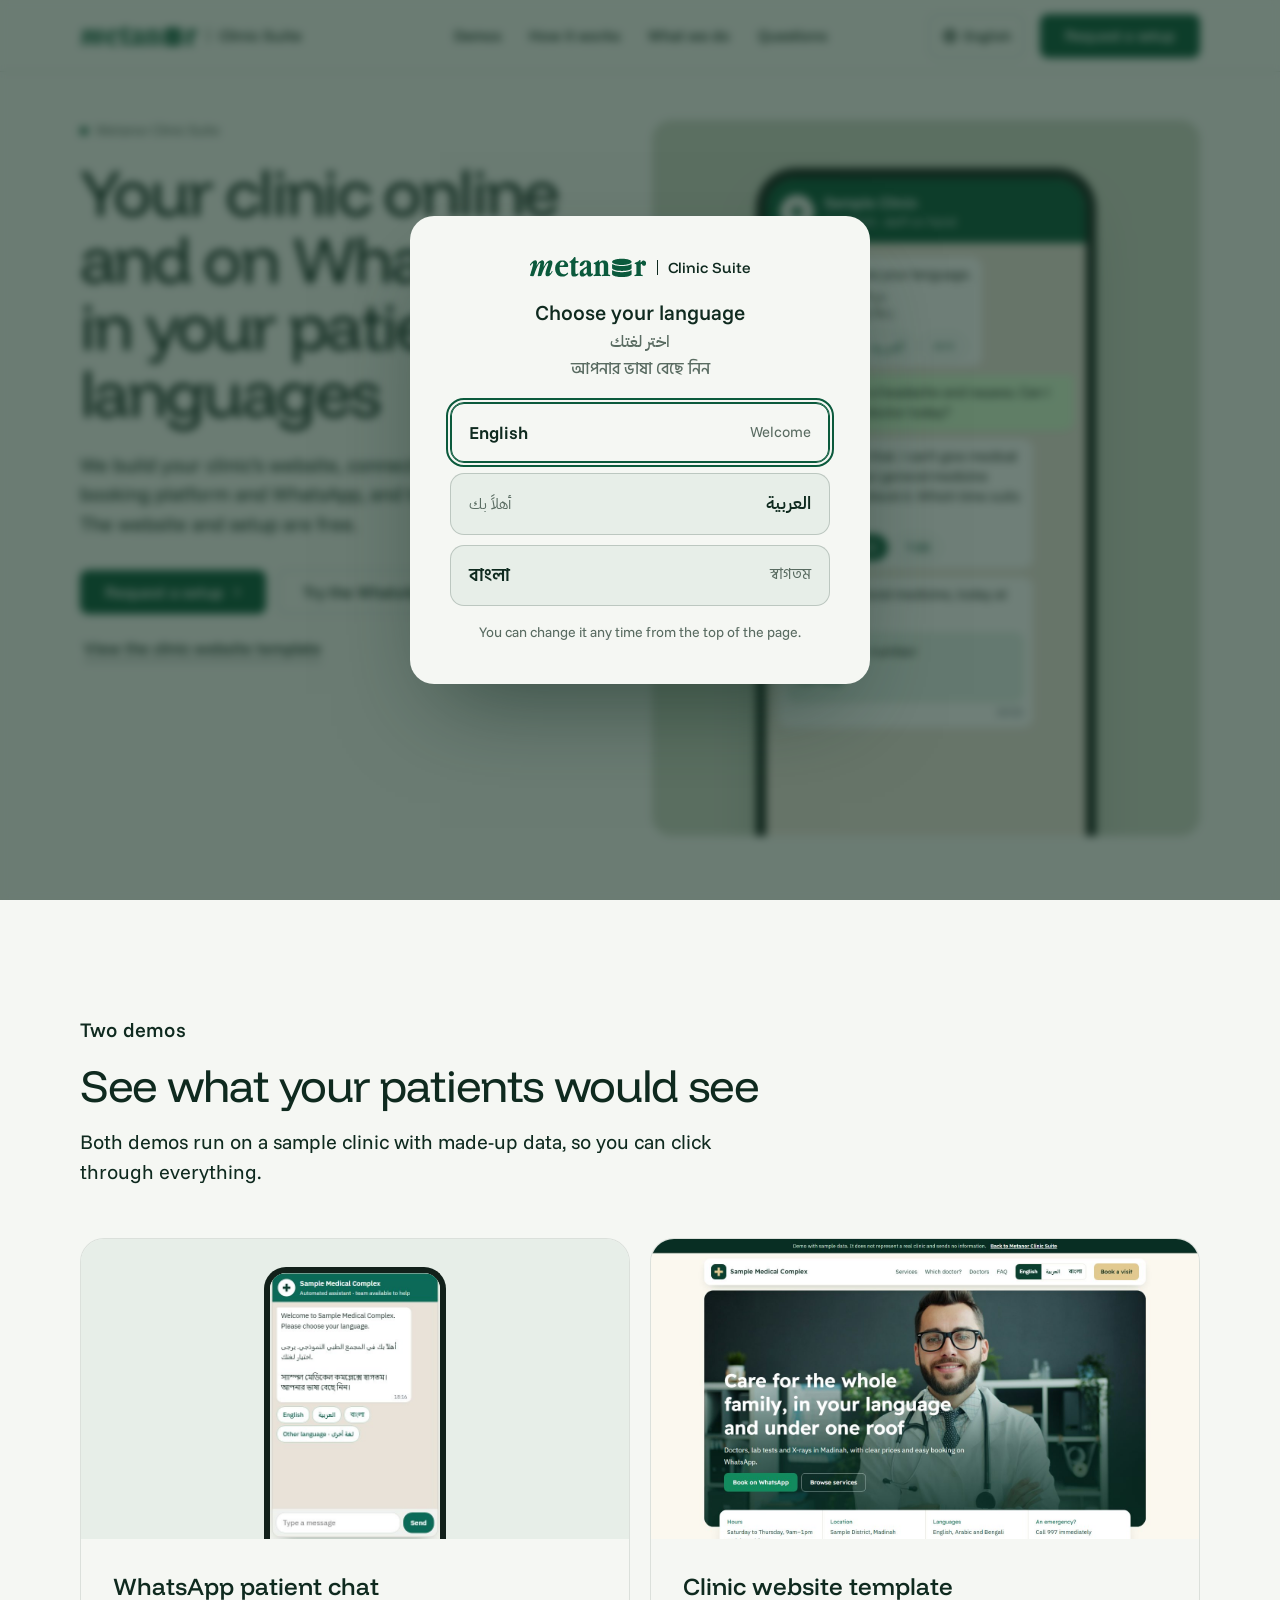
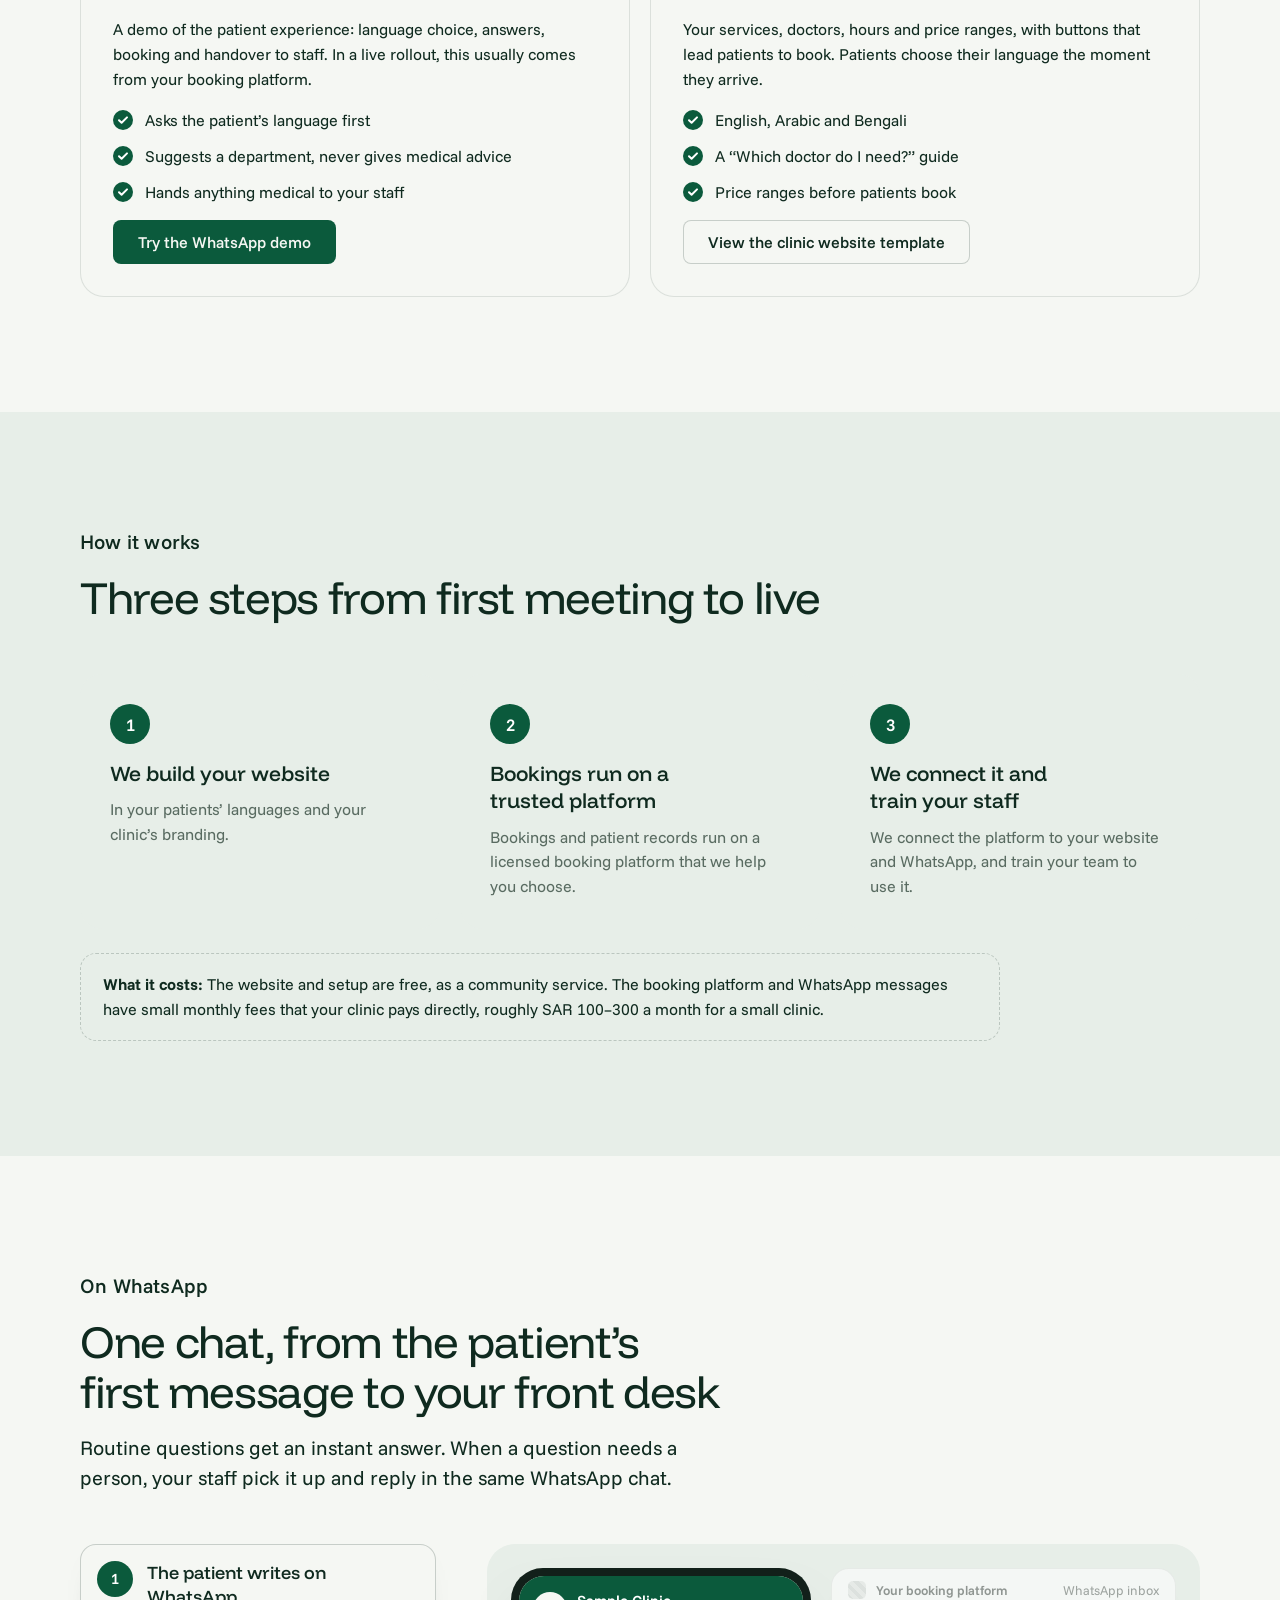
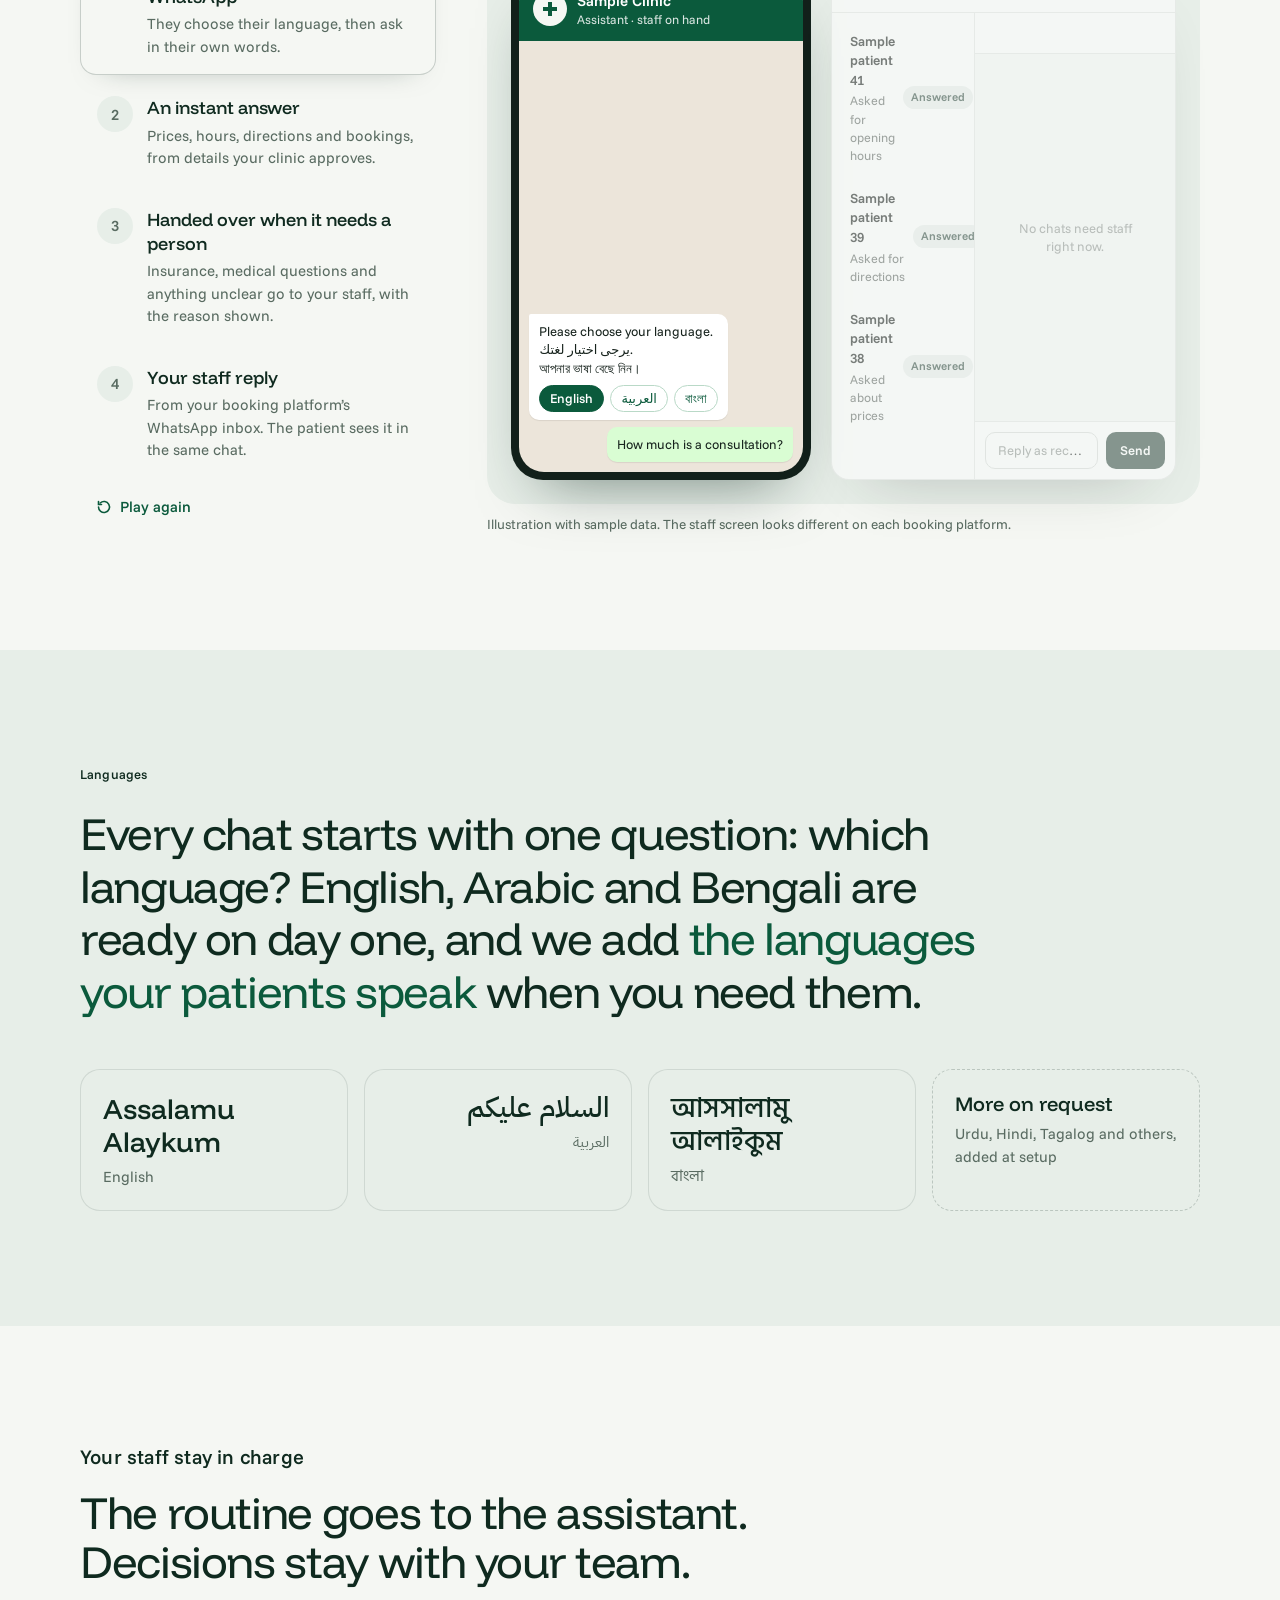
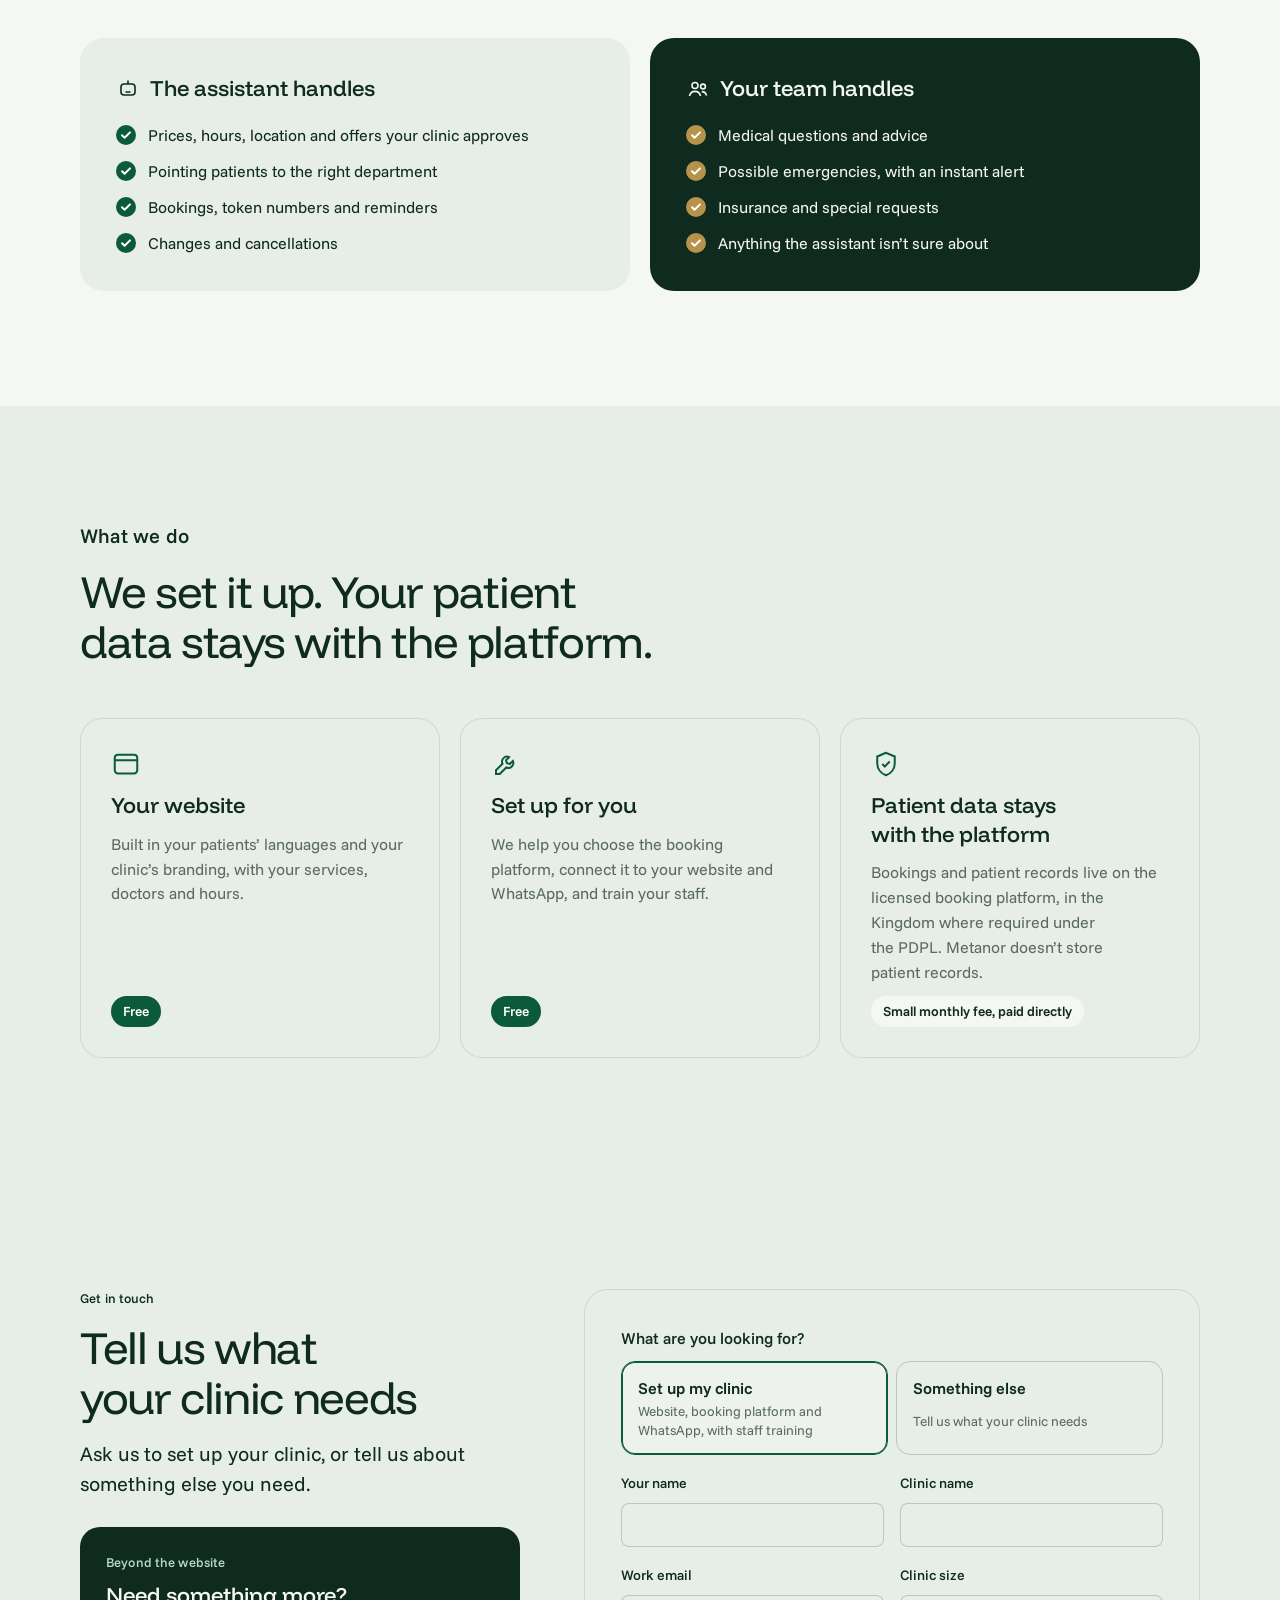
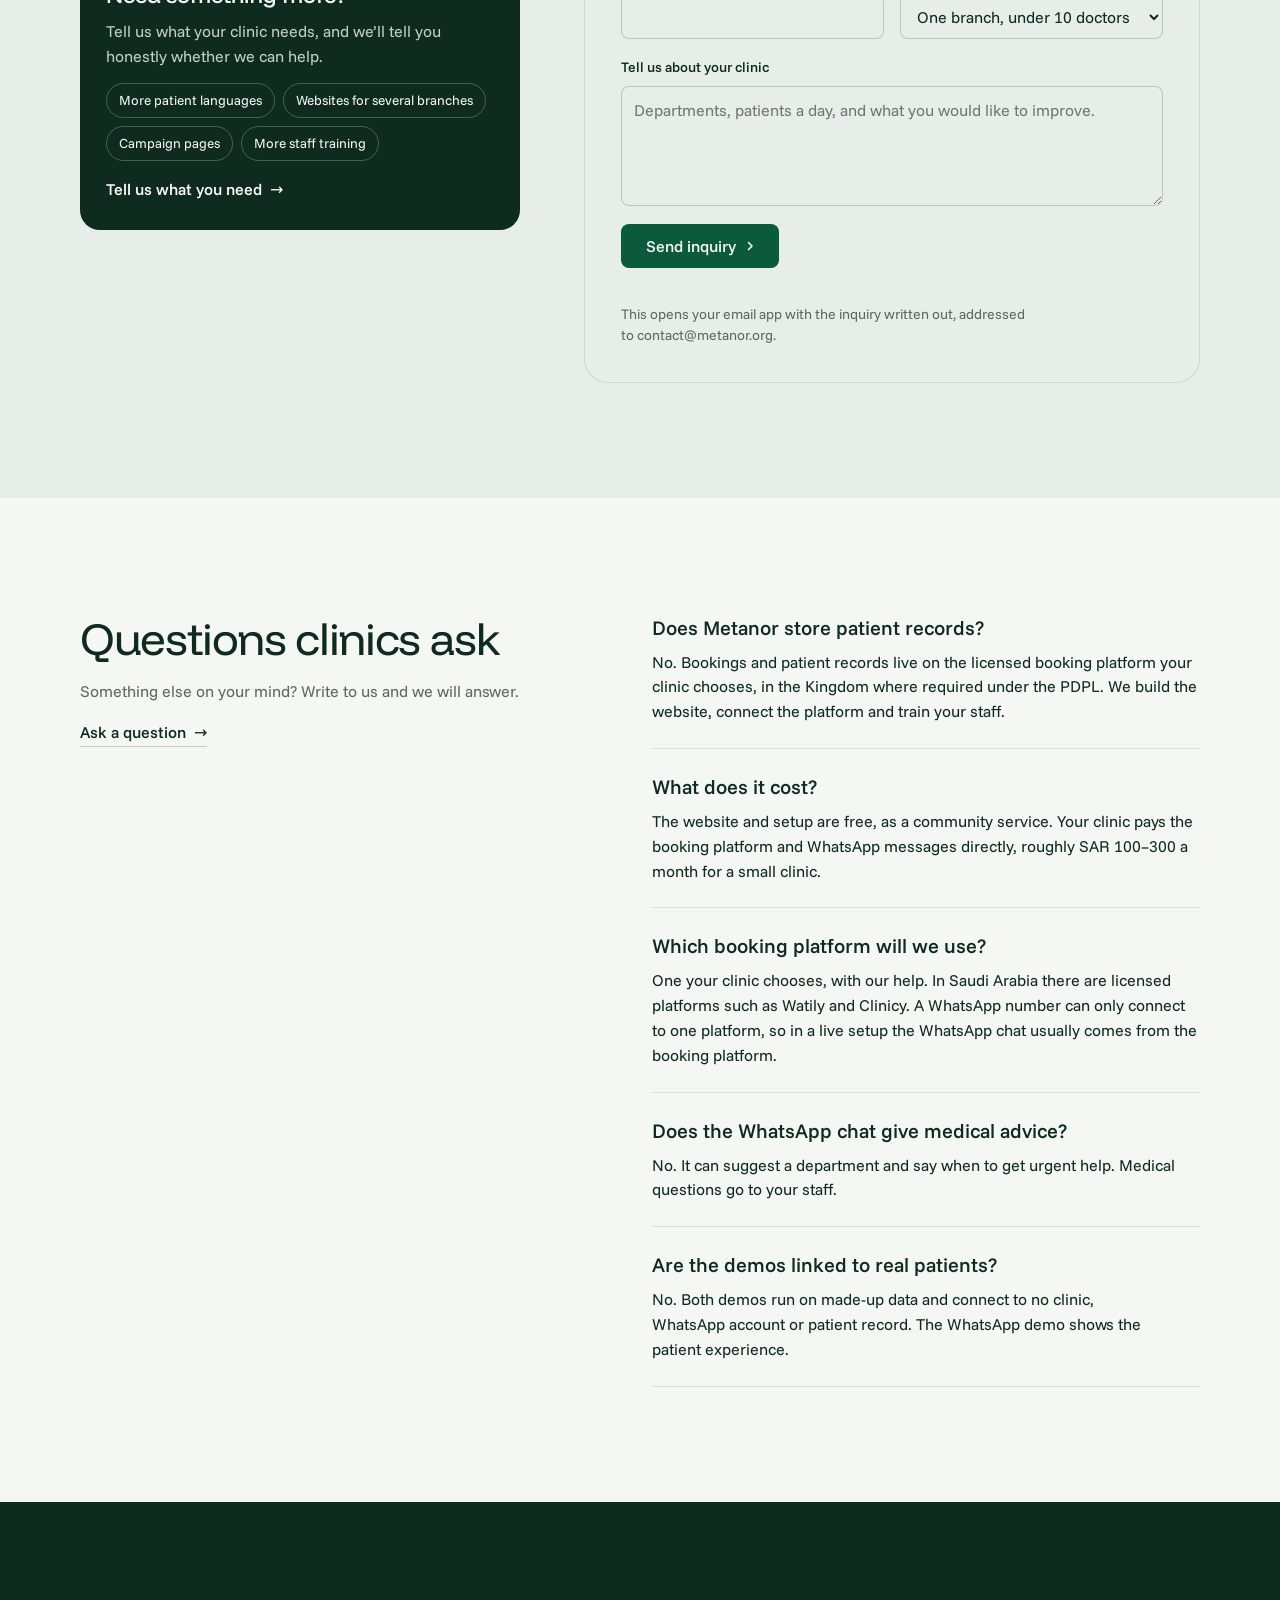
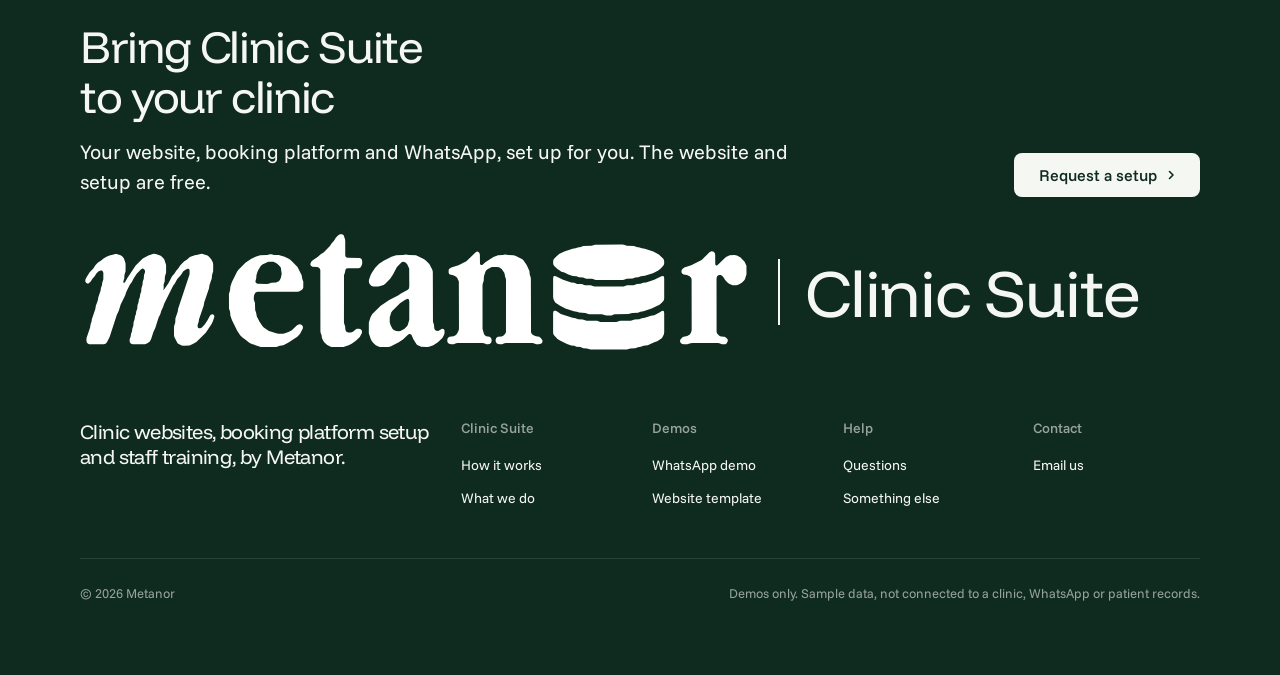
==== commit 5af52b4d: "Greet in all three languages with Assalamu Alaykum Co-Authored-By: Claude Opus 5.5 <noreply@anthropi" ====
--- a/index.html
+++ b/index.html
@@ -236,9 +236,9 @@
       <p class="t-label" id="languages-h" data-i18n="langEye">Languages</p>
       <p class="mo-wh__text" data-i18n="langStatement">Every chat starts with one question: which language? English, Arabic and Bengali are ready on day one, and we add <strong>the languages your patients speak</strong> when you need them.</p>
       <div class="langs-row">
-        <div class="lang-card" lang="en"><b>Hello</b><span>English</span></div>
-        <div class="lang-card" lang="ar" dir="rtl"><b>مرحباً</b><span>العربية</span></div>
-        <div class="lang-card" lang="bn"><b>নমস্কার</b><span>বাংলা</span></div>
+        <div class="lang-card" lang="en"><b>Assalamu Alaykum</b><span>English</span></div>
+        <div class="lang-card" lang="ar" dir="rtl"><b>السلام عليكم</b><span>العربية</span></div>
+        <div class="lang-card" lang="bn"><b>আসসালামু আলাইকুম</b><span>বাংলা</span></div>
         <div class="lang-card lang-card--more"><b data-i18n="langMore">More on request</b><span data-i18n="langMoreP">Urdu, Hindi, Tagalog and others, added at setup</span></div>
       </div>
     </div>
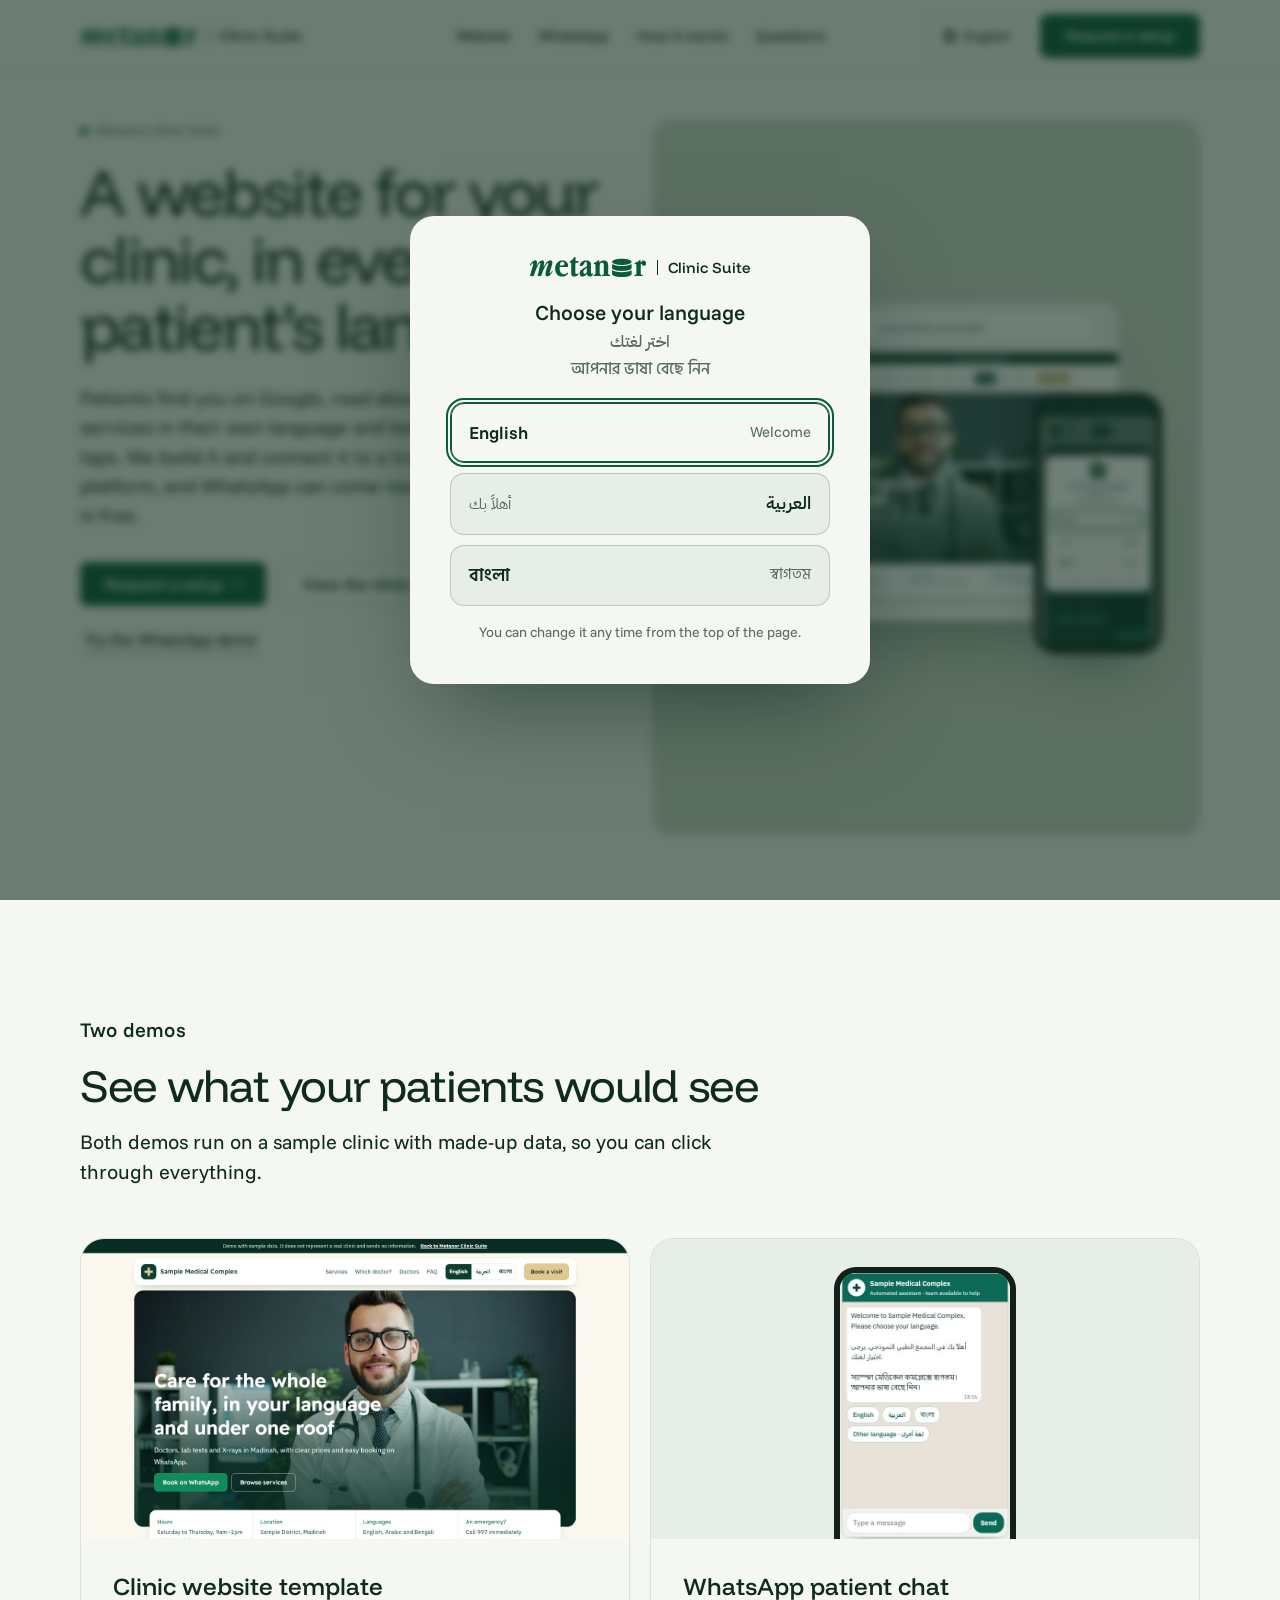
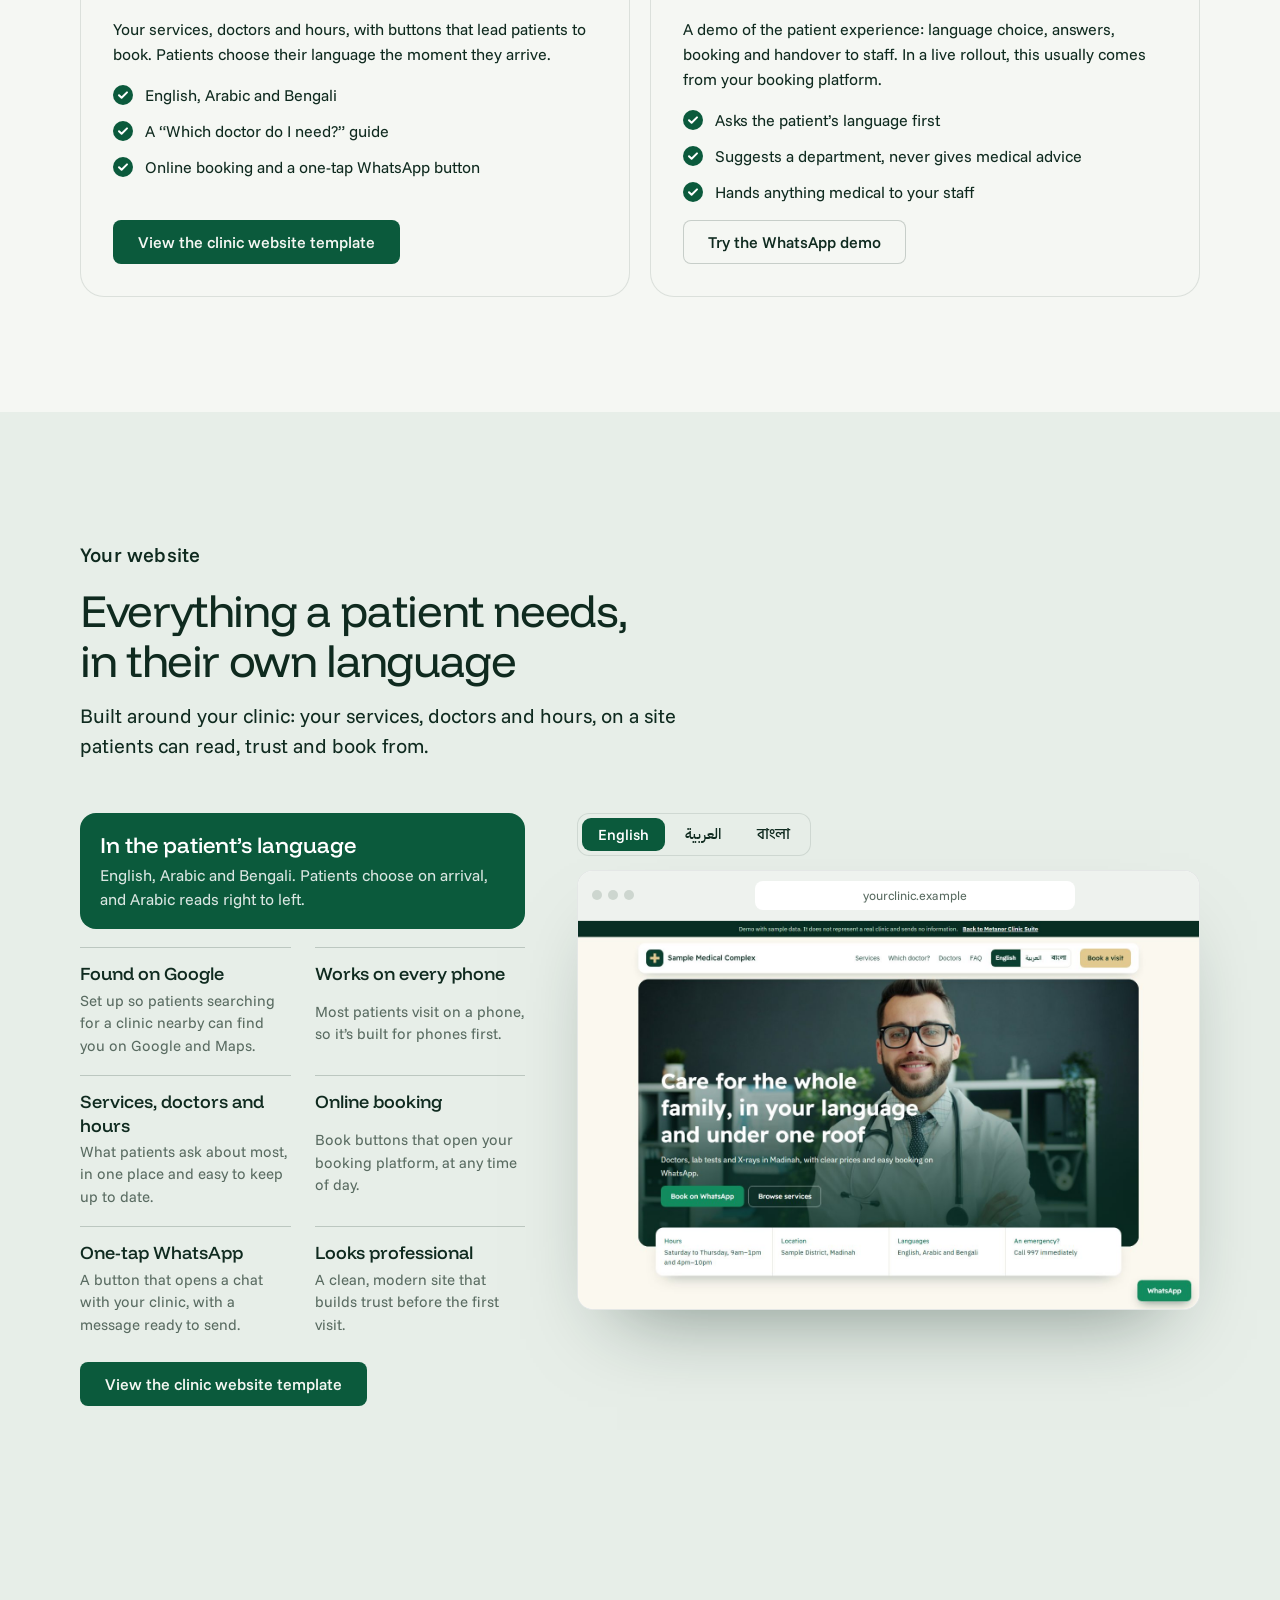
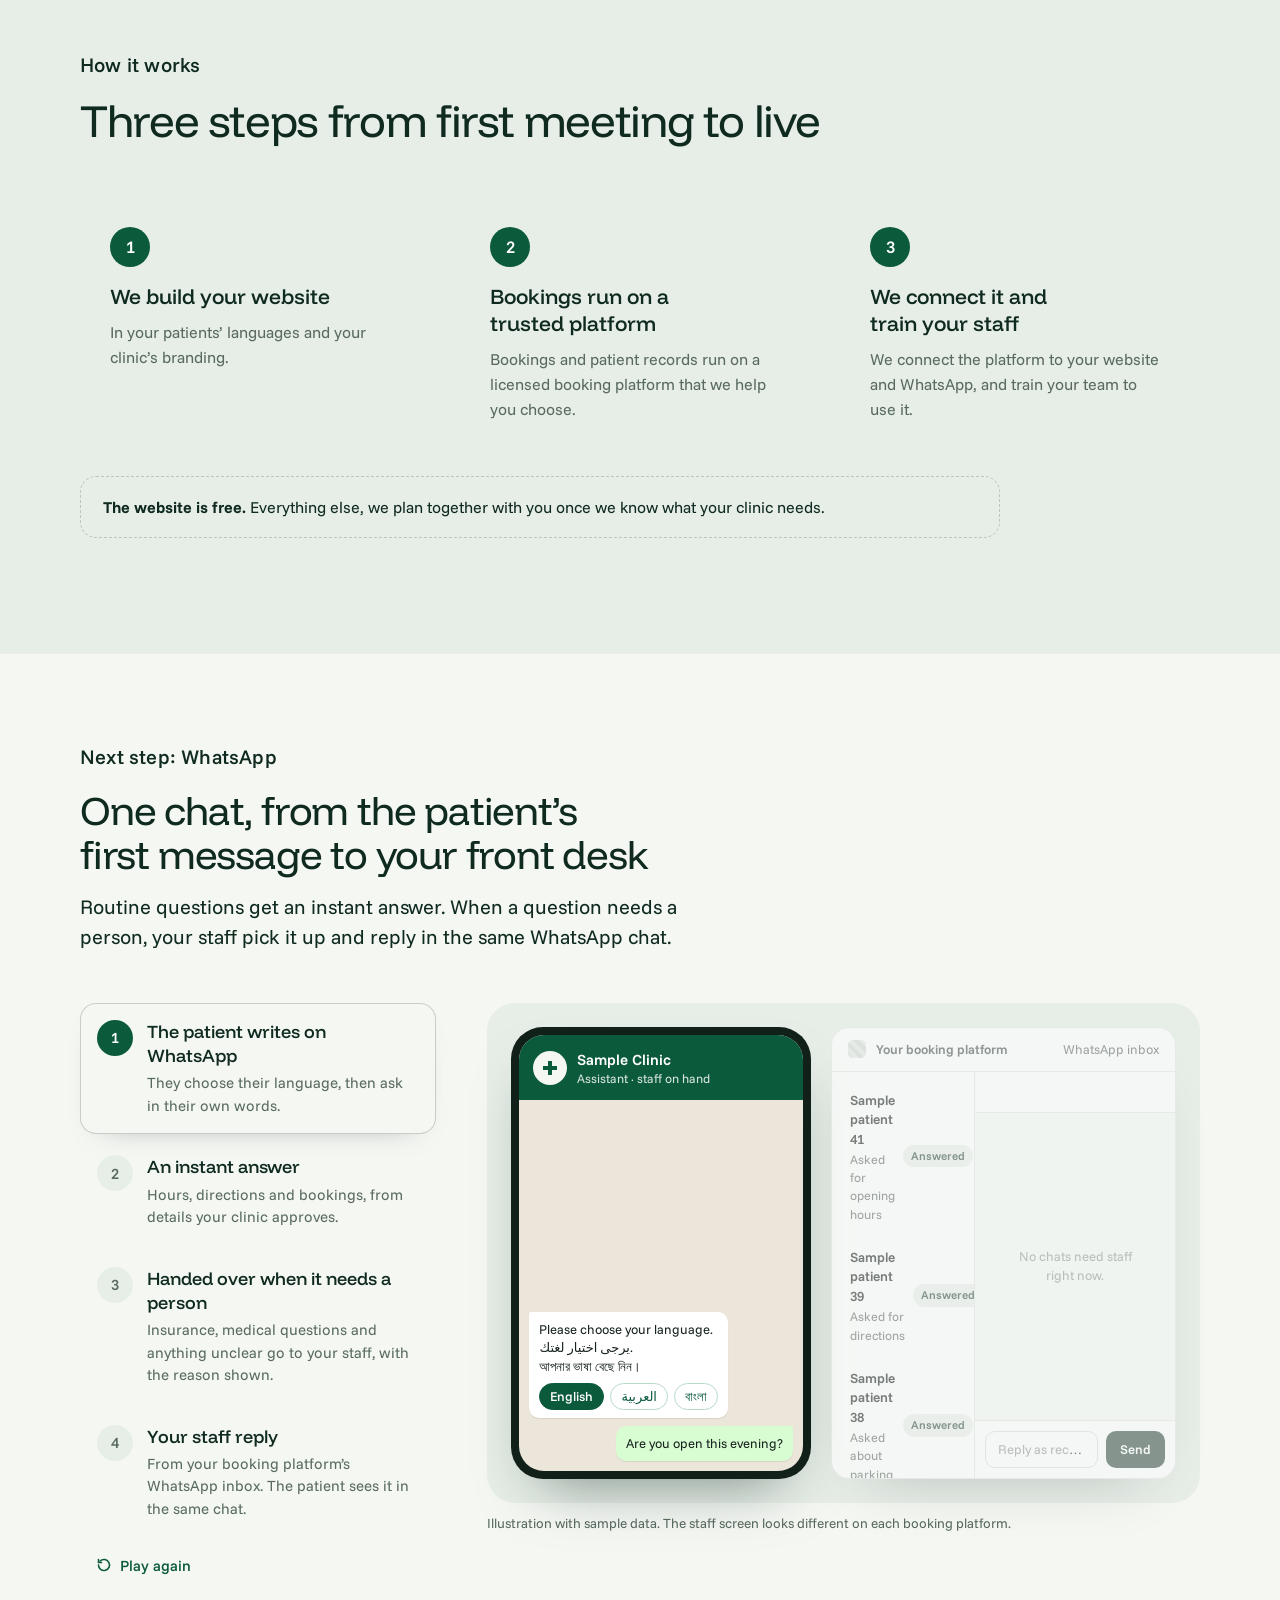
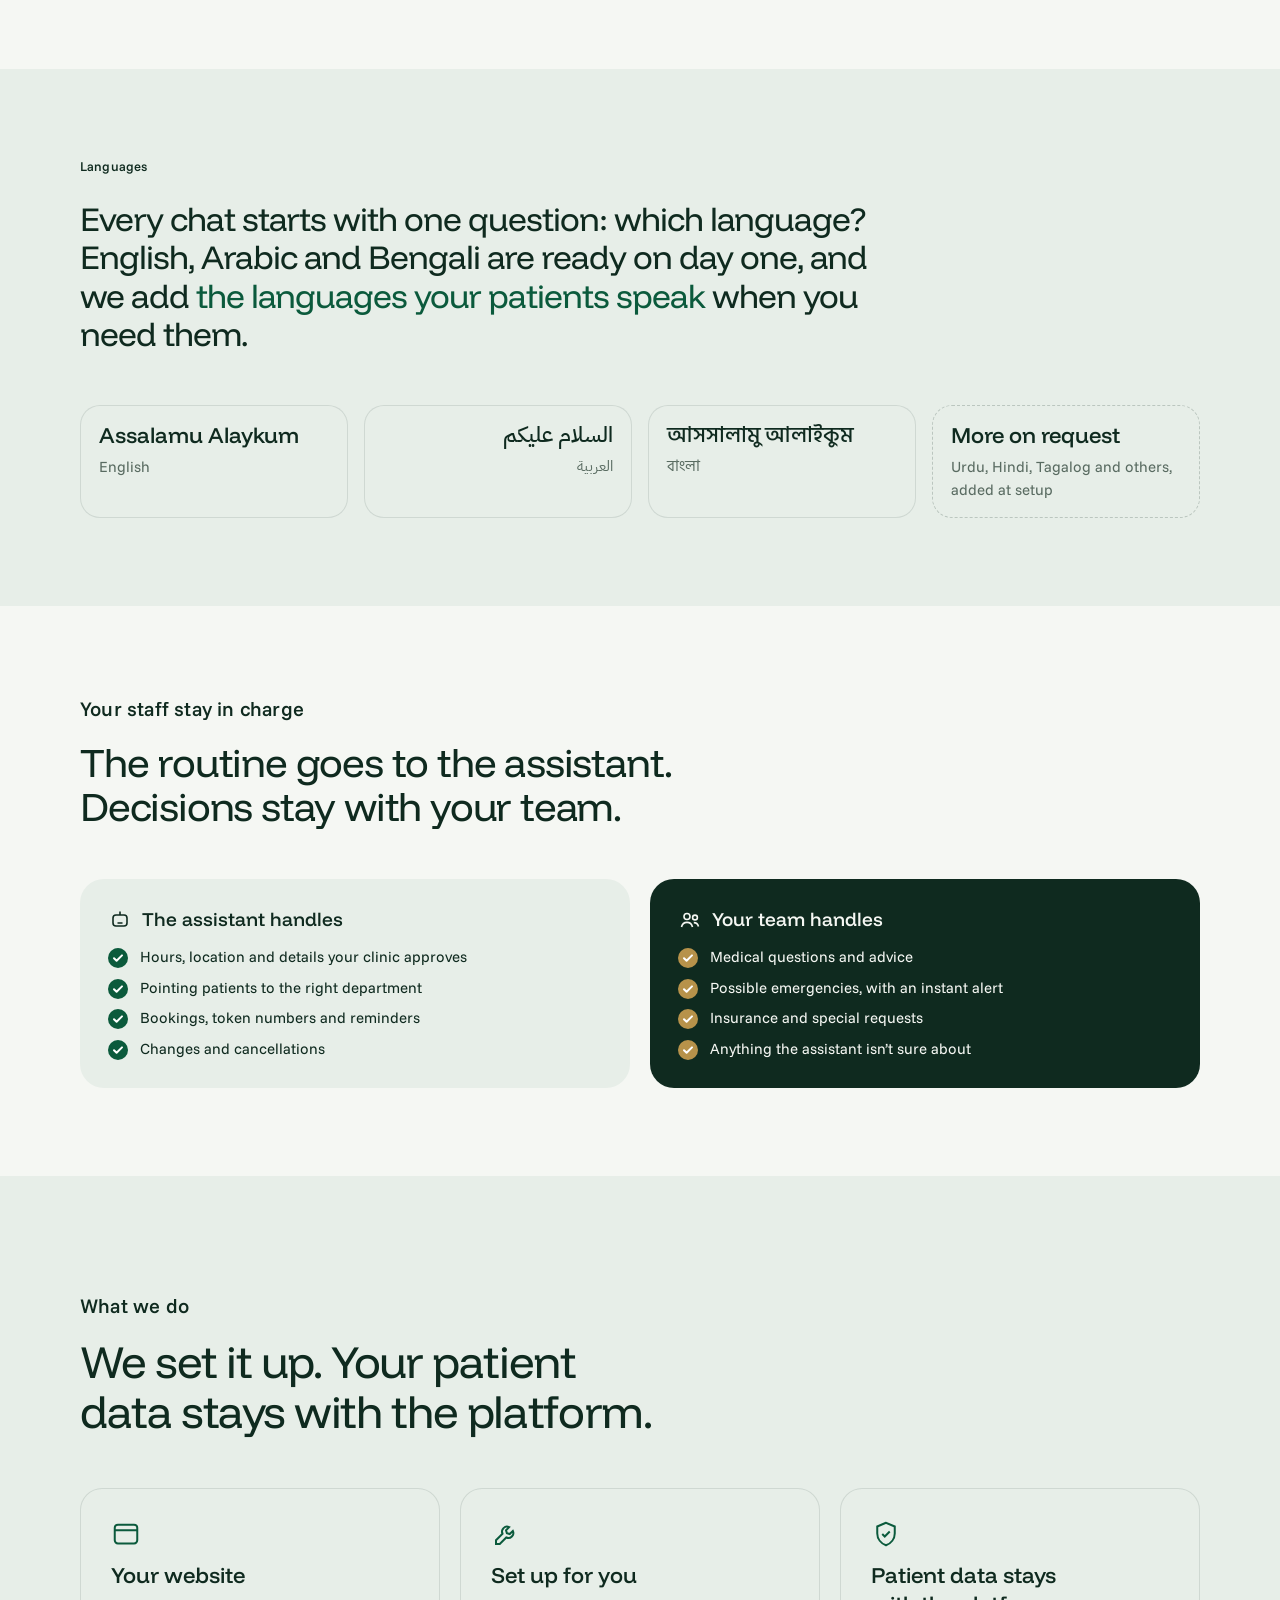
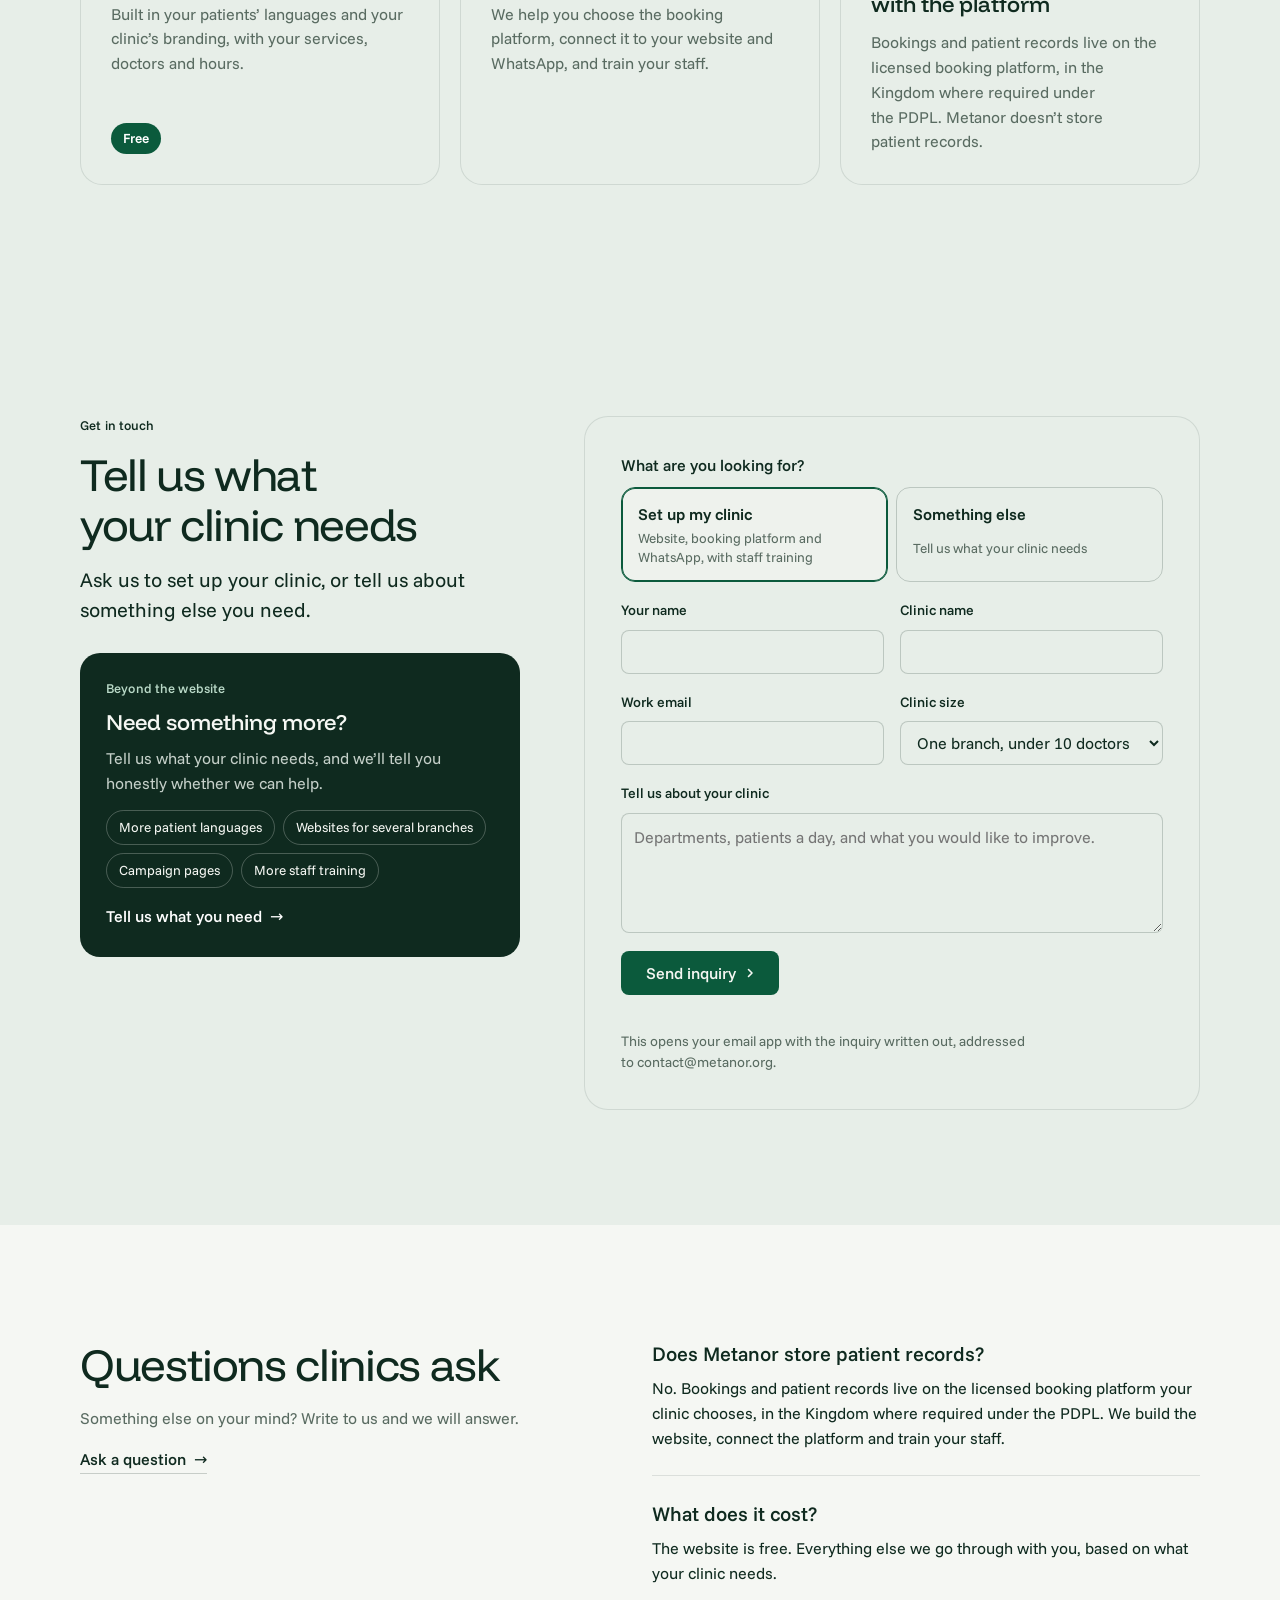
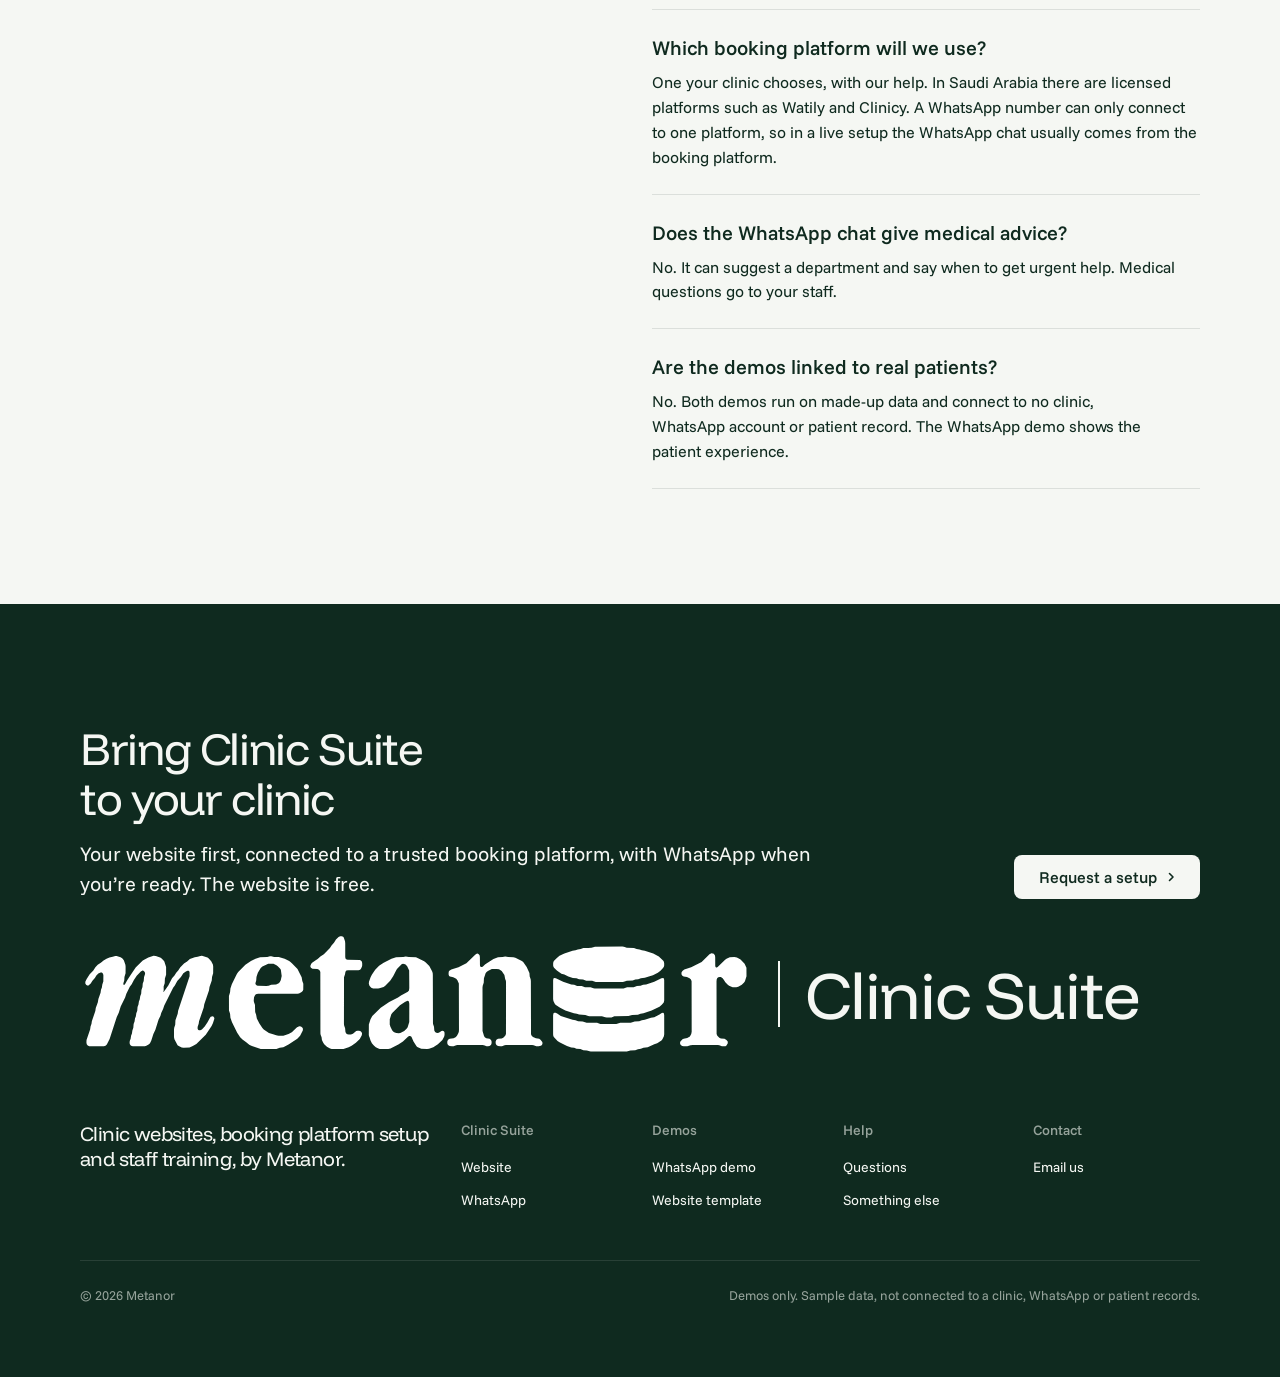
==== commit a40a7354: "Lead with the website; WhatsApp is the next step - Hero: website headline, lead and a website previe" ====
--- a/index.html
+++ b/index.html
@@ -3,11 +3,11 @@
 <head>
 <meta charset="utf-8">
 <meta name="viewport" content="width=device-width, initial-scale=1, viewport-fit=cover">
-<title>Metanor Clinic Suite: clinic websites, booking setup and WhatsApp</title>
-<meta name="description" content="Metanor builds your clinic’s website, connects it to a trusted booking platform and WhatsApp, and trains your staff. The website and setup are free.">
+<title>Metanor Clinic Suite: a website for your clinic, in every patient’s language</title>
+<meta name="description" content="Metanor builds your clinic’s website in your patients’ languages, connects it to a trusted booking platform, and can add WhatsApp next. The website is free.">
 <meta property="og:type" content="website">
 <meta property="og:title" content="Metanor Clinic Suite">
-<meta property="og:description" content="Clinic websites in your patients’ languages, connected to a trusted booking platform and WhatsApp. The website and setup are free.">
+<meta property="og:description" content="A clinic website in your patients’ languages, found on Google and easy to book from. The website is free.">
 <meta property="og:image" content="share.jpg">
 <meta name="twitter:card" content="summary_large_image">
 <link rel="icon" href="favicon.svg" type="image/svg+xml">
@@ -72,9 +72,9 @@
     <a class="skip-link" href="#top" data-i18n="skip">Skip to content</a>
     <a class="nav__logo lockup" href="#top" aria-label="Metanor Clinic Suite"><img src="assets/metanor-logo-green.svg" alt="Metanor" width="514" height="96"><span class="lockup__suite">Clinic Suite</span></a>
     <nav class="nav__links" aria-label="Main">
-      <div class="nav__item"><a class="nav__link" href="#demos" data-i18n="navDemos">Demos</a></div>
+      <div class="nav__item"><a class="nav__link" href="#website" data-i18n="navWebsite">Website</a></div>
+      <div class="nav__item"><a class="nav__link" href="#chat" data-i18n="navWa">WhatsApp</a></div>
       <div class="nav__item"><a class="nav__link" href="#how" data-i18n="navHow">How it works</a></div>
-      <div class="nav__item"><a class="nav__link" href="#setup" data-i18n="navSetup">What we do</a></div>
       <div class="nav__item"><a class="nav__link" href="#questions" data-i18n="navQuestions">Questions</a></div>
     </nav>
     <div class="nav__actions">
@@ -95,30 +95,21 @@
     <div class="wrap"><div class="hero-text grid hero__grid">
       <div class="hero__text span-6">
         <p class="hero__kicker"><span class="dot" aria-hidden="true"></span><span data-i18n="kicker">Metanor Clinic Suite</span></p>
-        <h1 id="hero-h" data-i18n="h1">Your clinic online and on WhatsApp, in your patients’ languages</h1>
-        <p class="hero__lead" data-i18n="lead">We build your clinic’s website, connect it to a trusted booking platform and WhatsApp, and train your staff. The website and setup are free.</p>
+        <h1 id="hero-h" data-i18n="h1">A website for your clinic, in every patient’s language</h1>
+        <p class="hero__lead" data-i18n="lead">Patients find you on Google, read about your services in their own language and book in a few taps. We build it and connect it to a trusted booking platform, and WhatsApp can come next. The website is free.</p>
         <div class="btn-row">
           <a class="btn btn--primary" href="#contact" data-inquiry="setup"><span data-i18n="ctaSetup">Request a setup</span><svg class="m-arrow" viewBox="0 0 12 12" aria-hidden="true"><path class="m-arrow__stem" d="M1 6h8"/><path class="m-arrow__head" d="M4.5 2.5 8 6l-3.5 3.5"/></svg></a>
-          <a class="btn btn--secondary" href="demos/whatsapp-assistant/" data-i18n="ctaDemo">Try the WhatsApp demo</a>
-          <a class="btn--text" href="demos/clinic-website/" data-i18n="ctaSite">View the clinic website template</a>
-        </div>
-      </div>
-      <div class="hero__media device-stage span-6 start-7">
-        <div class="device ui" role="img" aria-label="A patient chooses their language on WhatsApp, describes a headache and gets a visit booked with a token number" data-i18n-aria="heroAlt">
-          <div class="screen">
-            <div class="screen__head">
-              <span class="screen__av" aria-hidden="true"><svg viewBox="0 0 40 40"><path d="M16 6h8v10h10v8H24v10h-8V24H6v-8h10z" fill="#0b5a3c"/></svg></span>
-              <span><span class="screen__name" data-i18n="clinicName">Sample Clinic</span><span class="screen__status" data-i18n="clinicStatus">Assistant · staff on hand</span></span>
-            </div>
-            <div class="screen__log">
-              <div class="bubble bubble--bot" dir="auto">Please choose your language.
-يرجى اختيار لغتك.
-আপনার ভাষা বেছে নিন।<span class="bubble__chips"><span data-pick="en">English</span><span data-pick="ar">العربية</span><span data-pick="bn">বাংলা</span></span></div>
-              <div class="bubble bubble--me" data-i18n="heroQ">I have a headache and nausea. Can I see a doctor today?</div>
-              <div class="bubble bubble--bot"><span data-i18n="heroA">Sorry to hear that. I can’t give medical advice, but our general medicine doctors can check it. Which time suits you?</span><span class="bubble__chips"><span>4:30</span><span class="is-picked">5:15</span><span>7:00</span></span></div>
-              <div class="bubble bubble--bot"><span data-i18n="heroBooked">Booked: General medicine, today at 5:15 PM.</span><span class="bubble__token"><span data-i18n="token">Your token number</span><b>A-43</b></span><span class="bubble__time">16:02</span></div>
-            </div>
-          </div>
+          <a class="btn btn--secondary" href="demos/clinic-website/" data-i18n="ctaSite">View the clinic website template</a>
+          <a class="btn--text" href="demos/whatsapp-assistant/" data-i18n="ctaDemo">Try the WhatsApp demo</a>
+        </div>
+      </div>
+      <div class="hero__media site-stage span-6 start-7">
+        <div class="hero-site" role="img" aria-label="The clinic website template on a laptop and a phone, opening with a choice of English, Arabic or Bengali" data-i18n-aria="heroAlt">
+          <div class="browser">
+            <div class="browser__bar"><span class="browser__dots" aria-hidden="true"><i></i><i></i><i></i></span><span class="browser__url">yourclinic.example</span></div>
+            <img src="assets/shots/clinic-website.jpg" width="1440" height="900" alt="">
+          </div>
+          <div class="site-phone"><img src="assets/shots/clinic-website-phone.jpg" width="390" height="844" alt=""></div>
         </div>
       </div>
     </div></div>
@@ -132,6 +123,19 @@
         <p data-i18n="demoP">Both demos run on a sample clinic with made-up data, so you can click through everything.</p>
       </div>
       <div class="demo-cards">
+        <article class="demo-card">
+          <a class="demo-card__shot" href="demos/clinic-website/" tabindex="-1" aria-hidden="true"><img src="assets/shots/clinic-website.jpg" width="1440" height="900" alt="" loading="lazy"></a>
+          <div class="demo-card__body">
+            <h3 data-i18n="dSiteH">Clinic website template</h3>
+            <p data-i18n="dSiteP">Your services, doctors and hours, with buttons that lead patients to book. Patients choose their language the moment they arrive.</p>
+            <ul class="ticks">
+              <li data-i18n="dSite1">English, Arabic and Bengali</li>
+              <li data-i18n="dSite2">A “Which doctor do I need?” guide</li>
+              <li data-i18n="dSite3">Online booking and a one-tap WhatsApp button</li>
+            </ul>
+            <p><a class="btn btn--primary" href="demos/clinic-website/" data-i18n="ctaSite">View the clinic website template</a></p>
+          </div>
+        </article>
         <article class="demo-card">
           <a class="demo-card__shot demo-card__shot--phone" href="demos/whatsapp-assistant/" tabindex="-1" aria-hidden="true"><img src="assets/shots/whatsapp-demo.jpg" width="370" height="580" alt="" loading="lazy"></a>
           <div class="demo-card__body">
@@ -142,22 +146,46 @@
               <li data-i18n="dWa2">Suggests a department, never gives medical advice</li>
               <li data-i18n="dWa3">Hands anything medical to your staff</li>
             </ul>
-            <p><a class="btn btn--primary" href="demos/whatsapp-assistant/" data-i18n="ctaDemo">Try the WhatsApp demo</a></p>
+            <p><a class="btn btn--secondary" href="demos/whatsapp-assistant/" data-i18n="ctaDemo">Try the WhatsApp demo</a></p>
           </div>
         </article>
-        <article class="demo-card">
-          <a class="demo-card__shot" href="demos/clinic-website/" tabindex="-1" aria-hidden="true"><img src="assets/shots/clinic-website.jpg" width="1440" height="900" alt="" loading="lazy"></a>
-          <div class="demo-card__body">
-            <h3 data-i18n="dSiteH">Clinic website template</h3>
-            <p data-i18n="dSiteP">Your services, doctors, hours and price ranges, with buttons that lead patients to book. Patients choose their language the moment they arrive.</p>
-            <ul class="ticks">
-              <li data-i18n="dSite1">English, Arabic and Bengali</li>
-              <li data-i18n="dSite2">A “Which doctor do I need?” guide</li>
-              <li data-i18n="dSite3">Price ranges before patients book</li>
-            </ul>
-            <p><a class="btn btn--secondary" href="demos/clinic-website/" data-i18n="ctaSite">View the clinic website template</a></p>
-          </div>
-        </article>
+      </div>
+    </div>
+  </section>
+
+  <section class="section auto ground-surface" id="website" aria-labelledby="website-h">
+    <div class="wrap">
+      <div class="section-head">
+        <p class="t-label" data-i18n="webEye">Your website</p>
+        <h2 id="website-h" data-i18n="webH">Everything a patient needs, in their own language</h2>
+        <p data-i18n="webP">Built around your clinic: your services, doctors and hours, on a site patients can read, trust and book from.</p>
+      </div>
+      <div class="web-grid">
+        <div class="caps">
+          <div class="cap cap--lead"><b data-i18n="w1h">In the patient’s language</b><span data-i18n="w1p">English, Arabic and Bengali. Patients choose on arrival, and Arabic reads right to left.</span></div>
+          <div class="cap"><b data-i18n="w2h">Found on Google</b><span data-i18n="w2p">Set up so patients searching for a clinic nearby can find you on Google and Maps.</span></div>
+          <div class="cap"><b data-i18n="w3h">Works on every phone</b><span data-i18n="w3p">Most patients visit on a phone, so it’s built for phones first.</span></div>
+          <div class="cap"><b data-i18n="w4h">Services, doctors and hours</b><span data-i18n="w4p">What patients ask about most, in one place and easy to keep up to date.</span></div>
+          <div class="cap"><b data-i18n="w5h">Online booking</b><span data-i18n="w5p">Book buttons that open your booking platform, at any time of day.</span></div>
+          <div class="cap"><b data-i18n="w6h">One-tap WhatsApp</b><span data-i18n="w6p">A button that opens a chat with your clinic, with a message ready to send.</span></div>
+          <div class="cap"><b data-i18n="w7h">Looks professional</b><span data-i18n="w7p">A clean, modern site that builds trust before the first visit.</span></div>
+          <p class="caps__go"><a class="btn btn--primary" href="demos/clinic-website/" data-i18n="ctaSite">View the clinic website template</a></p>
+        </div>
+        <div class="lang-view">
+          <div class="lang-tabs" role="tablist" aria-label="Website language">
+            <button type="button" role="tab" aria-selected="true" data-shot="en" lang="en">English</button>
+            <button type="button" role="tab" aria-selected="false" data-shot="ar" lang="ar">العربية</button>
+            <button type="button" role="tab" aria-selected="false" data-shot="bn" lang="bn">বাংলা</button>
+          </div>
+          <div class="browser">
+            <div class="browser__bar"><span class="browser__dots" aria-hidden="true"><i></i><i></i><i></i></span><span class="browser__url">yourclinic.example</span></div>
+            <div class="lang-shots">
+              <img class="is-on" data-shot="en" src="assets/shots/clinic-website.jpg" width="1440" height="900" alt="The clinic website template in English" loading="lazy">
+              <img data-shot="ar" src="assets/shots/clinic-website-ar.jpg" width="1440" height="900" alt="The clinic website template in Arabic, right to left" loading="lazy">
+              <img data-shot="bn" src="assets/shots/clinic-website-bn.jpg" width="1440" height="900" alt="The clinic website template in Bengali" loading="lazy">
+            </div>
+          </div>
+        </div>
       </div>
     </div>
   </section>
@@ -173,14 +201,14 @@
         <li><span class="steps3__n" aria-hidden="true">2</span><h3 data-i18n="st2h">Bookings run on a trusted platform</h3><p data-i18n="st2p">Bookings and patient records run on a licensed booking platform that we help you choose.</p></li>
         <li><span class="steps3__n" aria-hidden="true">3</span><h3 data-i18n="st3h">We connect it and train your staff</h3><p data-i18n="st3p">We connect the platform to your website and WhatsApp, and train your team to use it.</p></li>
       </ol>
-      <p class="cost-line"><b data-i18n="costB">What it costs:</b> <span data-i18n="cost">The website and setup are free, as a community service. The booking platform and WhatsApp messages have small monthly fees that your clinic pays directly, roughly SAR 100–300 a month for a small clinic.</span></p>
-    </div>
-  </section>
-
-  <section class="section auto" id="chat" aria-labelledby="chat-h">
-    <div class="wrap">
-      <div class="section-head">
-        <p class="t-label" data-i18n="chatEye">On WhatsApp</p>
+      <p class="cost-line"><b data-i18n="costB">The website is free.</b> <span data-i18n="cost">Everything else, we plan together with you once we know what your clinic needs.</span></p>
+    </div>
+  </section>
+
+  <section class="section auto compact" id="chat" aria-labelledby="chat-h">
+    <div class="wrap">
+      <div class="section-head">
+        <p class="t-label" data-i18n="chatEye">Next step: WhatsApp</p>
         <h2 id="chat-h" data-i18n="chatH">One chat, from the patient’s first message to your front desk</h2>
         <p data-i18n="chatP">Routine questions get an instant answer. When a question needs a person, your staff pick it up and reply in the same WhatsApp chat.</p>
       </div>
@@ -188,7 +216,7 @@
         <div>
           <ol class="steps" id="steps">
             <li><button type="button" data-step="0"><b data-i18n="s1h">The patient writes on WhatsApp</b><span data-i18n="s1p">They choose their language, then ask in their own words.</span></button></li>
-            <li><button type="button" data-step="1"><b data-i18n="s2h">An instant answer</b><span data-i18n="s2p">Prices, hours, directions and bookings, from details your clinic approves.</span></button></li>
+            <li><button type="button" data-step="1"><b data-i18n="s2h">An instant answer</b><span data-i18n="s2p">Hours, directions and bookings, from details your clinic approves.</span></button></li>
             <li><button type="button" data-step="2"><b data-i18n="s3h">Handed over when it needs a person</b><span data-i18n="s3p">Insurance, medical questions and anything unclear go to your staff, with the reason shown.</span></button></li>
             <li><button type="button" data-step="3"><b data-i18n="s4h">Your staff reply</b><span data-i18n="s4p">From your booking platform’s WhatsApp inbox. The patient sees it in the same chat.</span></button></li>
           </ol>
@@ -231,7 +259,7 @@
     </div>
   </section>
 
-  <section class="section auto ground-surface" id="languages" data-moment="word-highlight" aria-labelledby="languages-h">
+  <section class="section auto ground-surface compact" id="languages" data-moment="word-highlight" aria-labelledby="languages-h">
     <div class="wrap">
       <p class="t-label" id="languages-h" data-i18n="langEye">Languages</p>
       <p class="mo-wh__text" data-i18n="langStatement">Every chat starts with one question: which language? English, Arabic and Bengali are ready on day one, and we add <strong>the languages your patients speak</strong> when you need them.</p>
@@ -244,7 +272,7 @@
     </div>
   </section>
 
-  <section class="section auto" id="staff" aria-labelledby="staff-h">
+  <section class="section auto compact" id="staff" aria-labelledby="staff-h">
     <div class="wrap">
       <div class="section-head">
         <p class="t-label" data-i18n="staffEye">Your staff stay in charge</p>
@@ -254,7 +282,7 @@
         <div class="who">
           <h3><svg viewBox="0 0 24 24" fill="none" stroke="currentColor" stroke-width="1.6" aria-hidden="true"><rect x="5" y="7" width="14" height="11" rx="3"/><path d="M12 3.5V7M9 12h.01M15 12h.01M9.5 15h5"/></svg><span data-i18n="botH">The assistant handles</span></h3>
           <ul class="ticks">
-            <li data-i18n="bot1">Prices, hours, location and offers your clinic approves</li>
+            <li data-i18n="bot1">Hours, location and details your clinic approves</li>
             <li data-i18n="bot2">Pointing patients to the right department</li>
             <li data-i18n="bot3">Bookings, token numbers and reminders</li>
             <li data-i18n="bot4">Changes and cancellations</li>
@@ -290,13 +318,11 @@
           <svg viewBox="0 0 24 24" fill="none" stroke="currentColor" stroke-width="1.6" aria-hidden="true"><path d="M14.5 6.5a4 4 0 0 0-5.3 5.3L4 17v3h3l5.2-5.2a4 4 0 0 0 5.3-5.3l-2.5 2.5-2.3-.7-.7-2.3z"/></svg>
           <h3 data-i18n="v2h">Set up for you</h3>
           <p data-i18n="v2p">We help you choose the booking platform, connect it to your website and WhatsApp, and train your staff.</p>
-          <span class="value-card__tag" data-i18n="free">Free</span>
         </article>
         <article class="value-card">
           <svg viewBox="0 0 24 24" fill="none" stroke="currentColor" stroke-width="1.6" aria-hidden="true"><path d="M12 3 5 6v5.5c0 4.3 3 8 7 9.5 4-1.5 7-5.2 7-9.5V6z"/><path d="m9 12 2 2 4-4"/></svg>
           <h3 data-i18n="v3h">Patient data stays with the platform</h3>
           <p data-i18n="v3p">Bookings and patient records live on the licensed booking platform, in the Kingdom where required under the PDPL. Metanor doesn’t store patient records.</p>
-          <span class="value-card__tag value-card__tag--muted" data-i18n="v3tag">Small monthly fee, paid directly</span>
         </article>
       </div>
     </div>
@@ -373,7 +399,7 @@
         </div>
         <div class="faq span-6 start-7">
           <div class="faq__item"><h3 data-i18n="q1">Does Metanor store patient records?</h3><p data-i18n="q1a">No. Bookings and patient records live on the licensed booking platform your clinic chooses, in the Kingdom where required under the PDPL. We build the website, connect the platform and train your staff.</p></div>
-          <div class="faq__item"><h3 data-i18n="q2">What does it cost?</h3><p data-i18n="q2a">The website and setup are free, as a community service. Your clinic pays the booking platform and WhatsApp messages directly, roughly SAR 100–300 a month for a small clinic.</p></div>
+          <div class="faq__item"><h3 data-i18n="q2">What does it cost?</h3><p data-i18n="q2a">The website is free. Everything else we go through with you, based on what your clinic needs.</p></div>
           <div class="faq__item"><h3 data-i18n="q3">Which booking platform will we use?</h3><p data-i18n="q3a">One your clinic chooses, with our help. In Saudi Arabia there are licensed platforms such as Watily and Clinicy. A WhatsApp number can only connect to one platform, so in a live setup the WhatsApp chat usually comes from the booking platform.</p></div>
           <div class="faq__item"><h3 data-i18n="q4">Does the WhatsApp chat give medical advice?</h3><p data-i18n="q4a">No. It can suggest a department and say when to get urgent help. Medical questions go to your staff.</p></div>
           <div class="faq__item"><h3 data-i18n="q5">Are the demos linked to real patients?</h3><p data-i18n="q5a">No. Both demos run on made-up data and connect to no clinic, WhatsApp account or patient record. The WhatsApp demo shows the patient experience.</p></div>
@@ -387,7 +413,7 @@
   <div class="wrap">
     <div class="closing__cta close--word">
       <div class="section-head--split">
-        <div><h2 id="close-h" data-i18n="closeH">Bring Clinic Suite to your clinic</h2><p class="t-lead" data-i18n="closeP">Your website, booking platform and WhatsApp, set up for you. The website and setup are free.</p></div>
+        <div><h2 id="close-h" data-i18n="closeH">Bring Clinic Suite to your clinic</h2><p class="t-lead" data-i18n="closeP">Your website first, connected to a trusted booking platform, with WhatsApp when you’re ready. The website is free.</p></div>
         <a class="btn btn--primary" href="#contact" data-inquiry="setup"><span data-i18n="ctaSetup">Request a setup</span><svg class="m-arrow" viewBox="0 0 12 12" aria-hidden="true"><path class="m-arrow__stem" d="M1 6h8"/><path class="m-arrow__head" d="M4.5 2.5 8 6l-3.5 3.5"/></svg></a>
       </div>
       <p class="close__lock" aria-hidden="true"><img src="assets/metanor-logo-white.svg" alt="" width="514" height="96" loading="lazy"><span>Clinic Suite</span></p>
@@ -397,7 +423,7 @@
         <div class="span-4 stack-4">
           <p class="footer__lede" data-i18n="footLede">Clinic websites, booking platform setup and staff training, by Metanor.</p>
         </div>
-        <div class="span-2 footer__col"><h3>Clinic Suite</h3><ul><li><a href="#how" data-i18n="navHow">How it works</a></li><li><a href="#setup" data-i18n="navSetup">What we do</a></li></ul></div>
+        <div class="span-2 footer__col"><h3>Clinic Suite</h3><ul><li><a href="#website" data-i18n="navWebsite">Website</a></li><li><a href="#chat" data-i18n="navWa">WhatsApp</a></li></ul></div>
         <div class="span-2 footer__col"><h3 data-i18n="fcDemos">Demos</h3><ul><li><a href="demos/whatsapp-assistant/" data-i18n="fdWa">WhatsApp demo</a></li><li><a href="demos/clinic-website/" data-i18n="fdSite">Website template</a></li></ul></div>
         <div class="span-2 footer__col"><h3 data-i18n="fcHelp">Help</h3><ul><li><a href="#questions" data-i18n="navQuestions">Questions</a></li><li><a href="#contact" data-inquiry="bespoke" data-i18n="fdBespoke">Something else</a></li></ul></div>
         <div class="span-2 footer__col"><h3 data-i18n="fcContact">Contact</h3><ul><li><a href="mailto:contact@metanor.org" data-i18n="fdEmail">Email us</a></li></ul></div>
--- a/assets/landing.css
+++ b/assets/landing.css
@@ -283,3 +283,46 @@
 .platform-mark { width: 18px; height: 18px; border-radius: 5px; background: repeating-linear-gradient(45deg, #cfd9d2 0 4px, #e3e9e4 4px 8px); flex: none; }
 .console__name { font-weight: 600; font-size: 13px; color: #3d5246; }
 .stage-note { margin-top: 10px; font-size: 13.5px; color: var(--muted); }
+
+/* Hero: the website leads (laptop and phone) */
+.hero__media.site-stage { background: var(--ground-bg); display: flex; align-items: center; justify-content: center; overflow: hidden; padding: clamp(20px, 3vw, 40px); }
+.hero-site { position: relative; width: 100%; padding-right: 9%; padding-bottom: 7%; }
+.hero-site .browser { box-shadow: 0 40px 80px -40px rgba(15, 42, 31, .55); }
+.hero-site .site-phone { right: 0; bottom: 0; width: 27%; min-width: 96px; }
+html[dir="rtl"] .hero-site { padding-right: 0; padding-left: 9%; }
+html[dir="rtl"] .hero-site .site-phone { right: auto; left: 0; }
+@media (max-width: 639px) { .hero__media.site-stage { padding: 16px; } }
+
+/* Website section: benefits beside the site in three languages */
+main > section.section.auto#website { padding-block: clamp(80px, 10vw, 136px); }
+.web-grid { display: grid; grid-template-columns: minmax(0, 5fr) minmax(0, 7fr); gap: clamp(28px, 4vw, 64px); align-items: start; }
+.caps { display: grid; grid-template-columns: repeat(2, minmax(0, 1fr)); gap: 18px 24px; align-content: start; }
+.cap { display: grid; gap: 4px; padding-top: 14px; border-top: 1px solid var(--line-strong); }
+.cap b { font: 500 18px/1.3 var(--font-display); letter-spacing: 0; }
+.cap span { color: var(--muted); font-size: 15px; line-height: 1.5; }
+.cap--lead { grid-column: 1 / -1; padding: 18px 20px; border: 0; border-radius: 16px; background: var(--accent); color: #fff; }
+.cap--lead b { font-size: 22px; }
+.cap--lead span { color: rgba(255, 255, 255, .85); font-size: 16px; }
+.caps__go { grid-column: 1 / -1; margin-top: 8px; }
+.lang-view { position: sticky; top: calc(var(--nav, 64px) + 24px); display: grid; gap: 14px; }
+.lang-tabs { display: inline-flex; justify-self: start; gap: 4px; padding: 4px; border-radius: 12px; background: var(--bg); border: 1px solid var(--line); }
+.lang-tabs button { border: 0; border-radius: 9px; padding: 9px 16px; background: transparent; color: var(--ink); font: 500 15px/1 var(--font-text); cursor: pointer; transition: background-color .2s, color .2s; }
+.lang-tabs button[lang="ar"] { font-family: "IBM Plex Sans Arabic", sans-serif; }
+.lang-tabs button[lang="bn"] { font-family: "Hind Siliguri", sans-serif; }
+.lang-tabs button[aria-selected="true"] { background: var(--accent); color: #fff; }
+.lang-shots { position: relative; aspect-ratio: 1440 / 900; }
+.lang-shots img { position: absolute; inset: 0; width: 100%; height: 100%; object-fit: cover; opacity: 0; transition: opacity .35s var(--ease); }
+.lang-shots img.is-on { opacity: 1; }
+@media (max-width: 1023px) { .web-grid { grid-template-columns: minmax(0, 1fr); } .lang-view { position: static; order: -1; } }
+@media (max-width: 639px) { .caps { grid-template-columns: minmax(0, 1fr); } }
+
+/* WhatsApp is the add-on: its sections sit a little smaller */
+main > section.section.auto.compact { padding-block: clamp(56px, 7vw, 88px); }
+.compact .section-head h2 { font-size: clamp(28px, 3.2vw, 40px); }
+.compact .stage2 { height: 500px; }
+#languages.compact .mo-wh__text { font-size: clamp(24px, 2.6vw, 34px); max-width: 860px; }
+#languages.compact .lang-card { padding: 16px 18px; }
+#languages.compact .lang-card b { font-size: 22px; }
+#staff.compact .who { padding: clamp(20px, 2.4vw, 28px); gap: 14px; }
+#staff.compact .who h3 { font-size: 19px; }
+#staff.compact .ticks { gap: 8px; font-size: 15px; }
